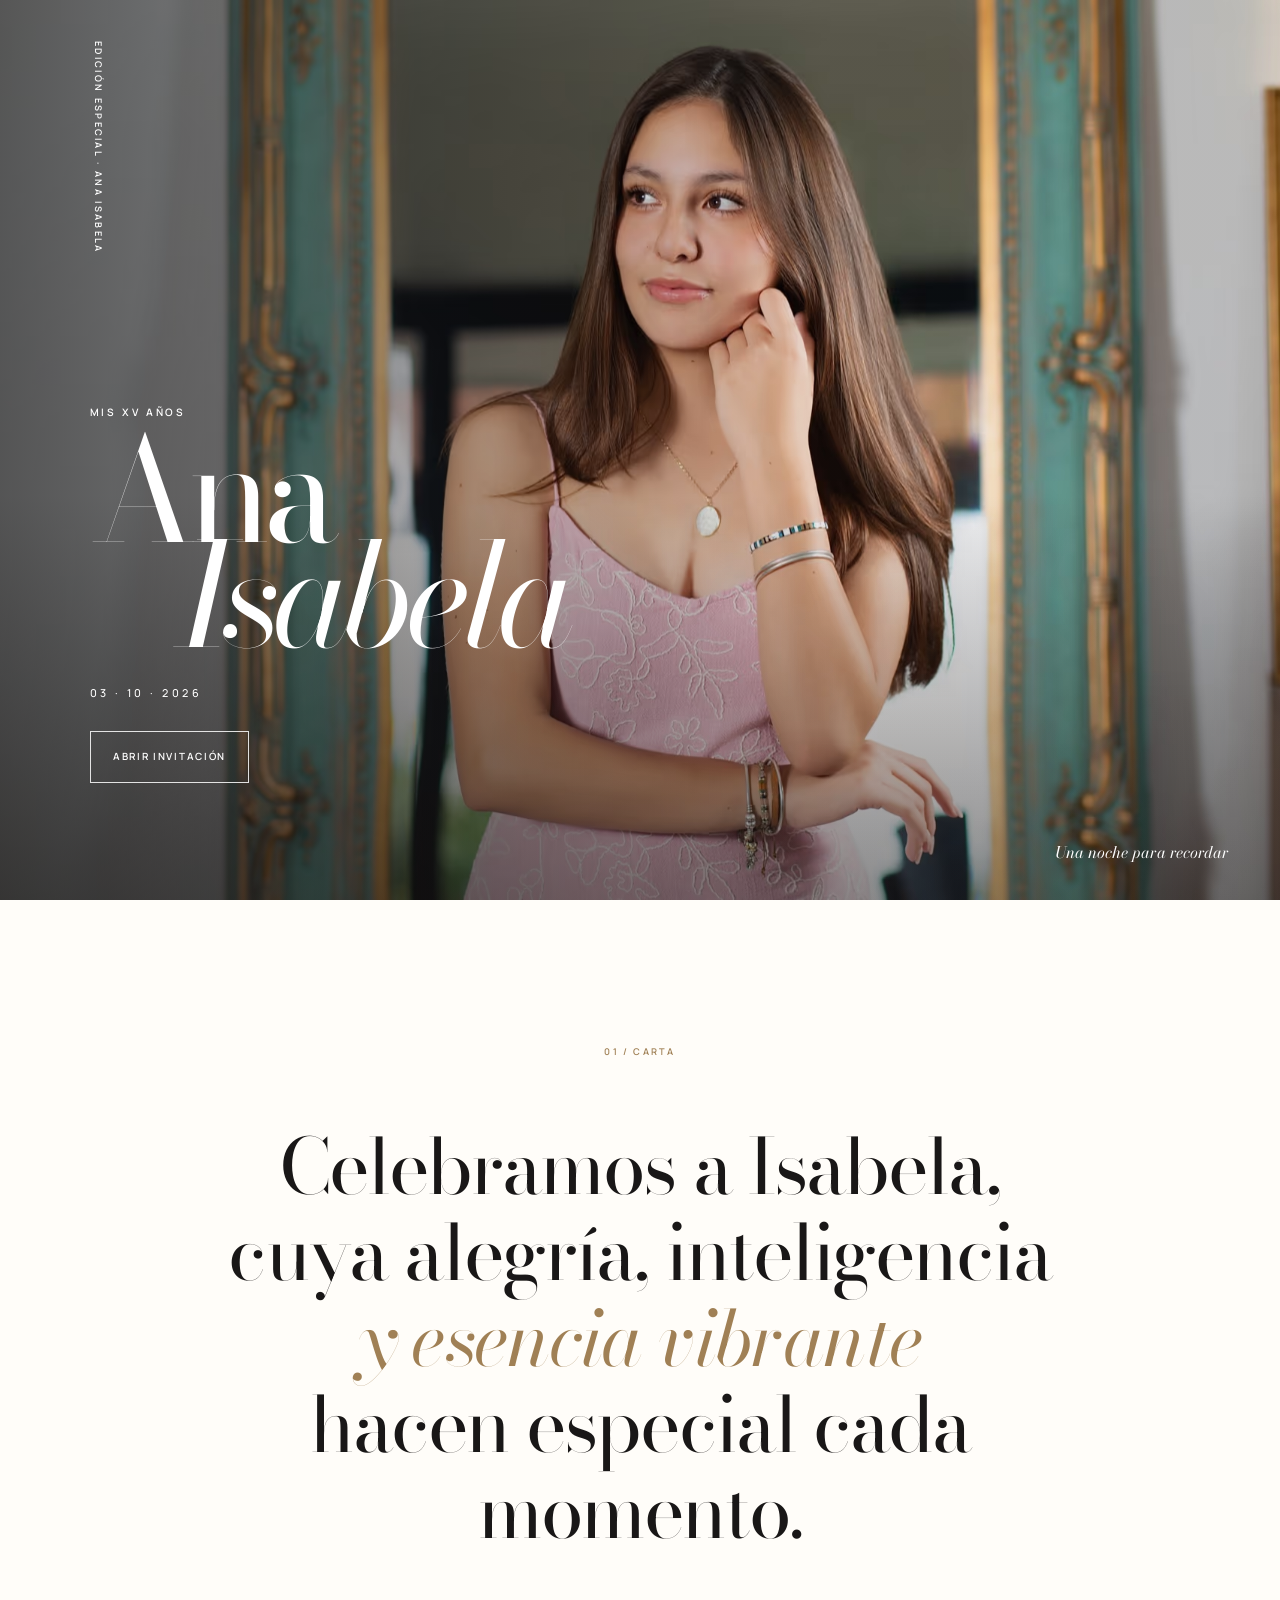
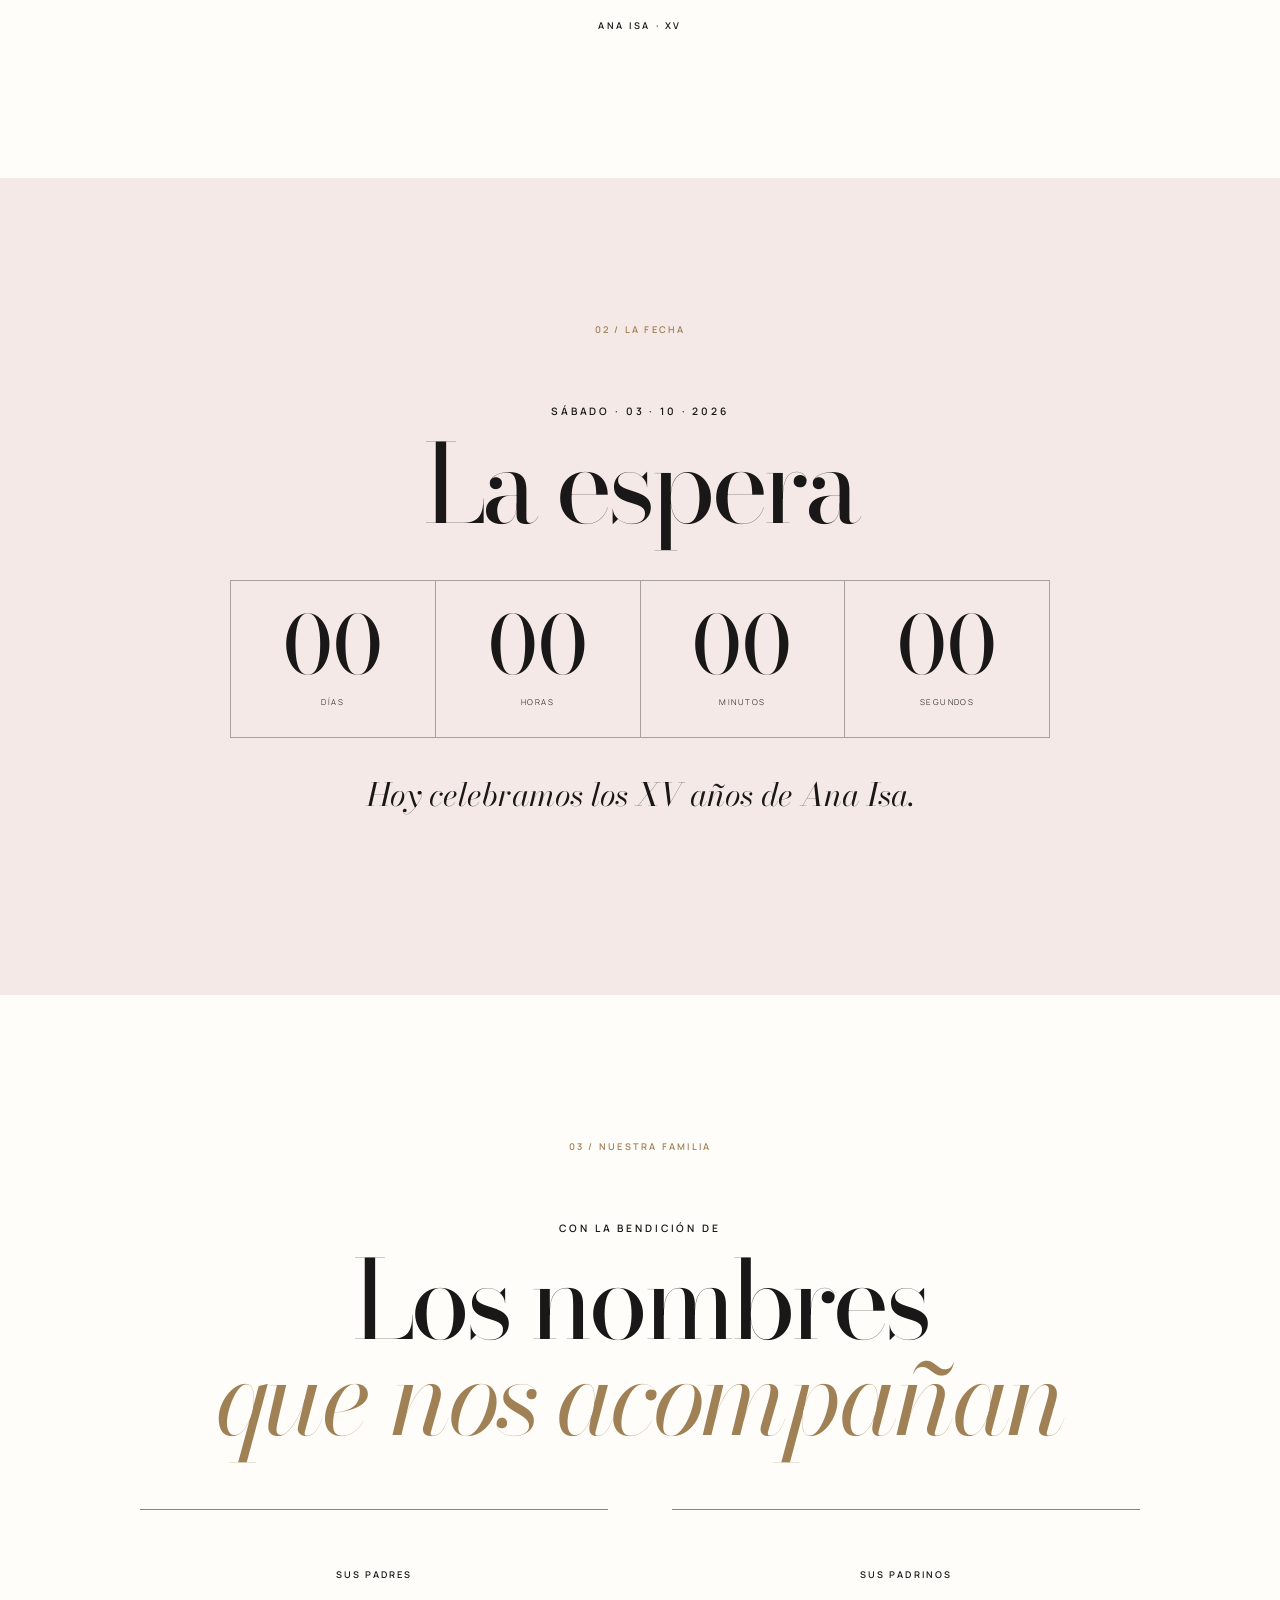
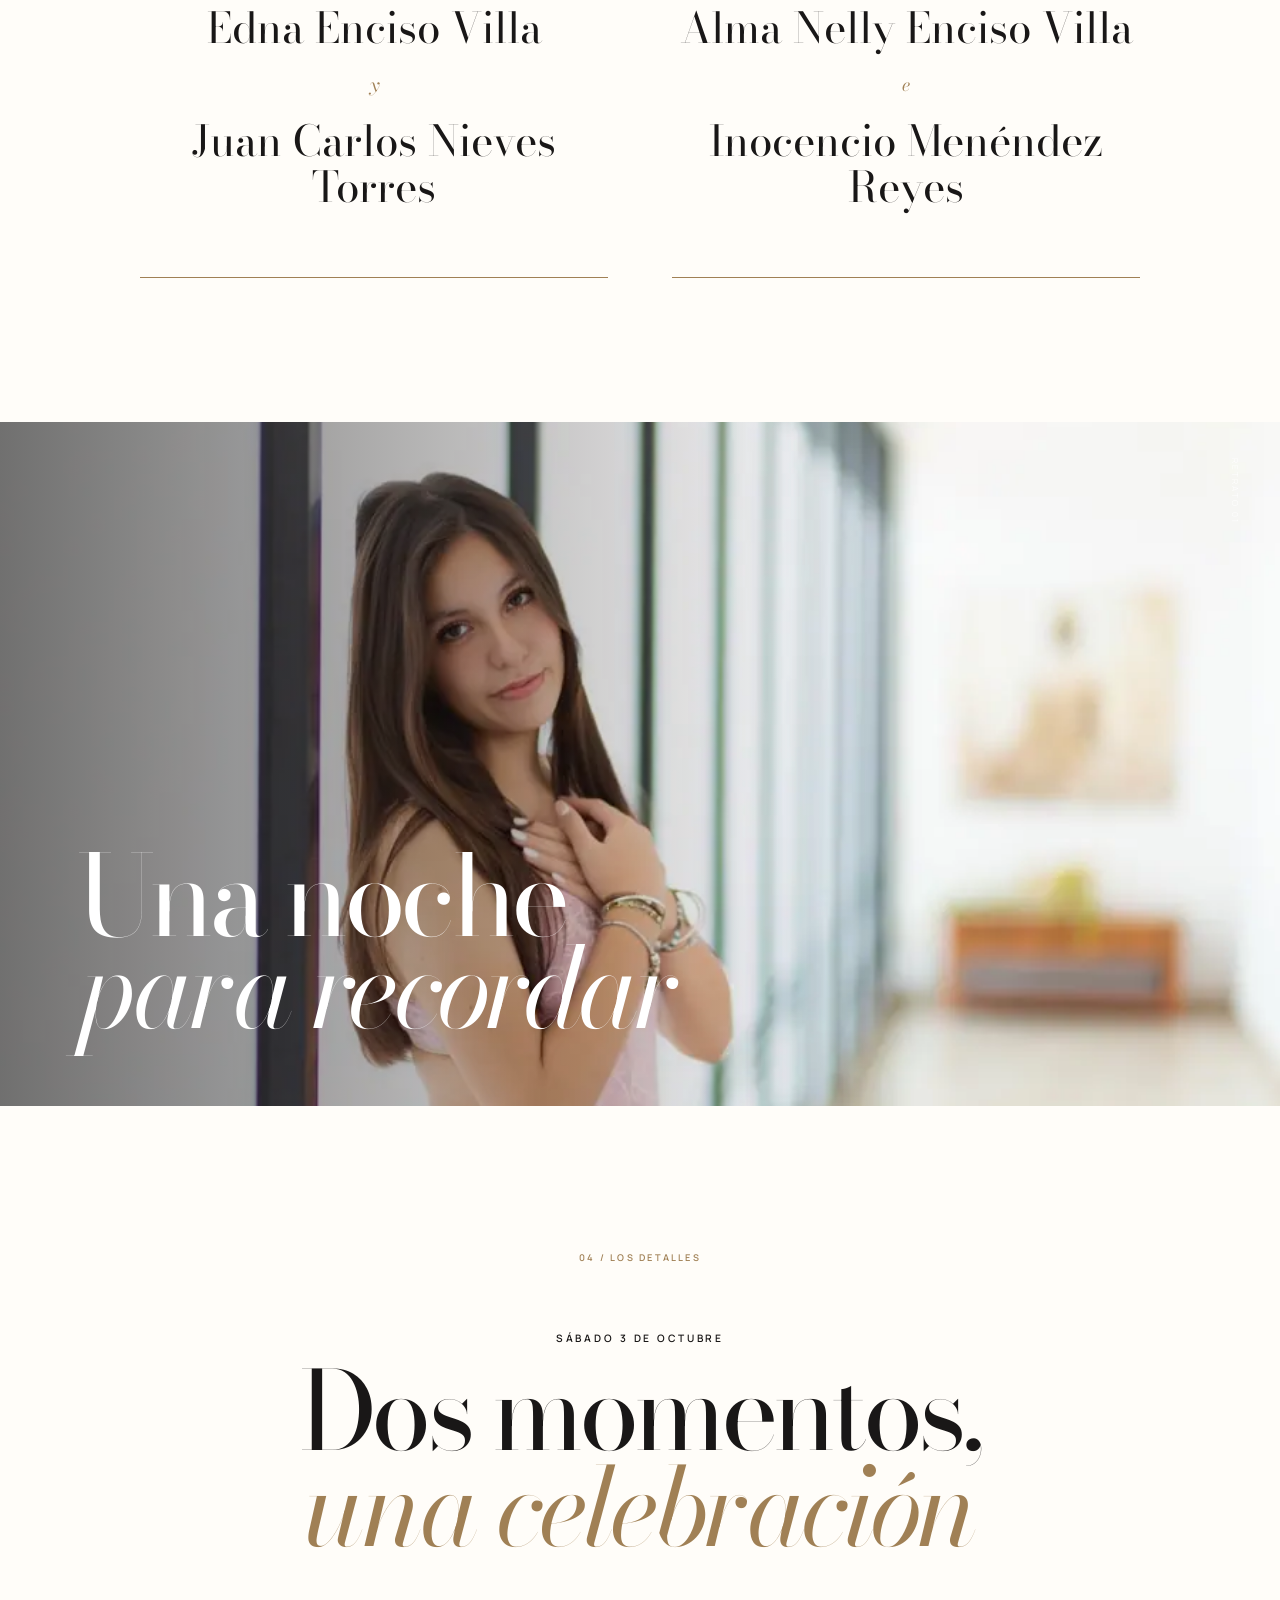
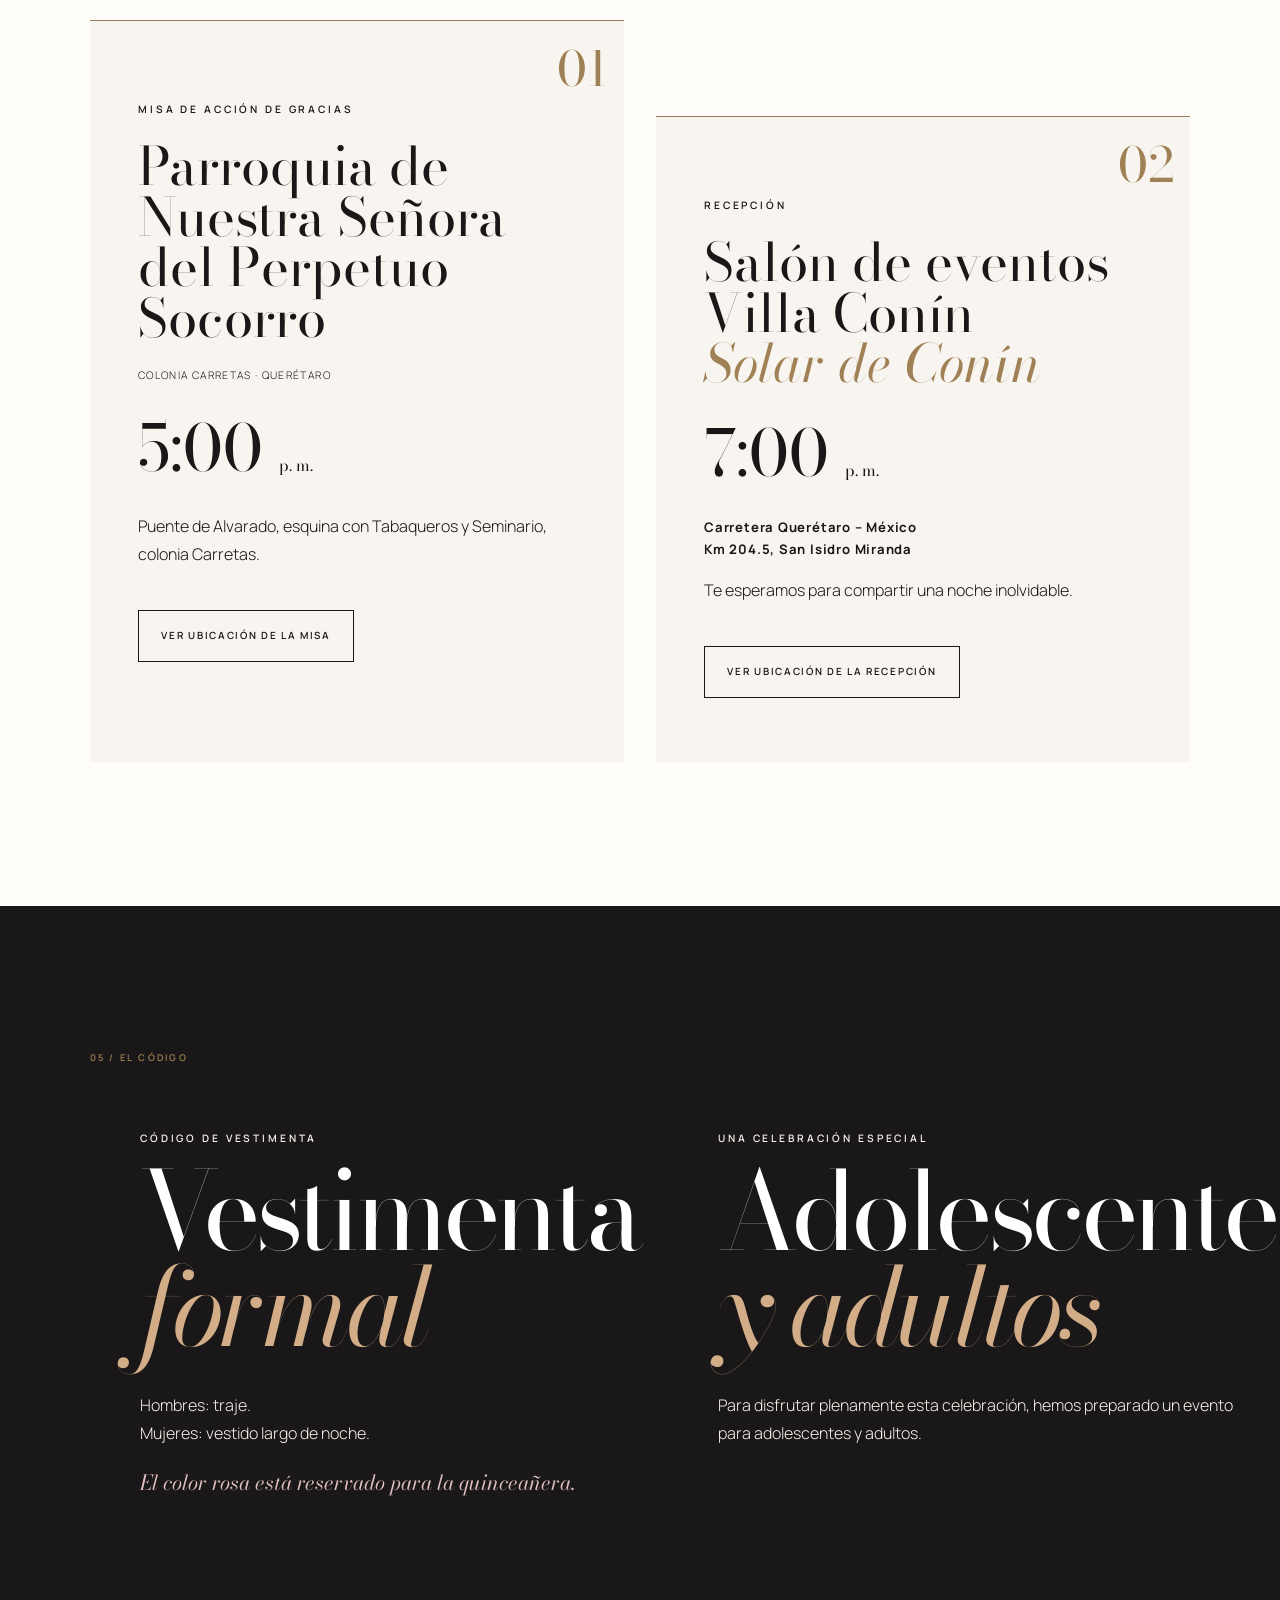
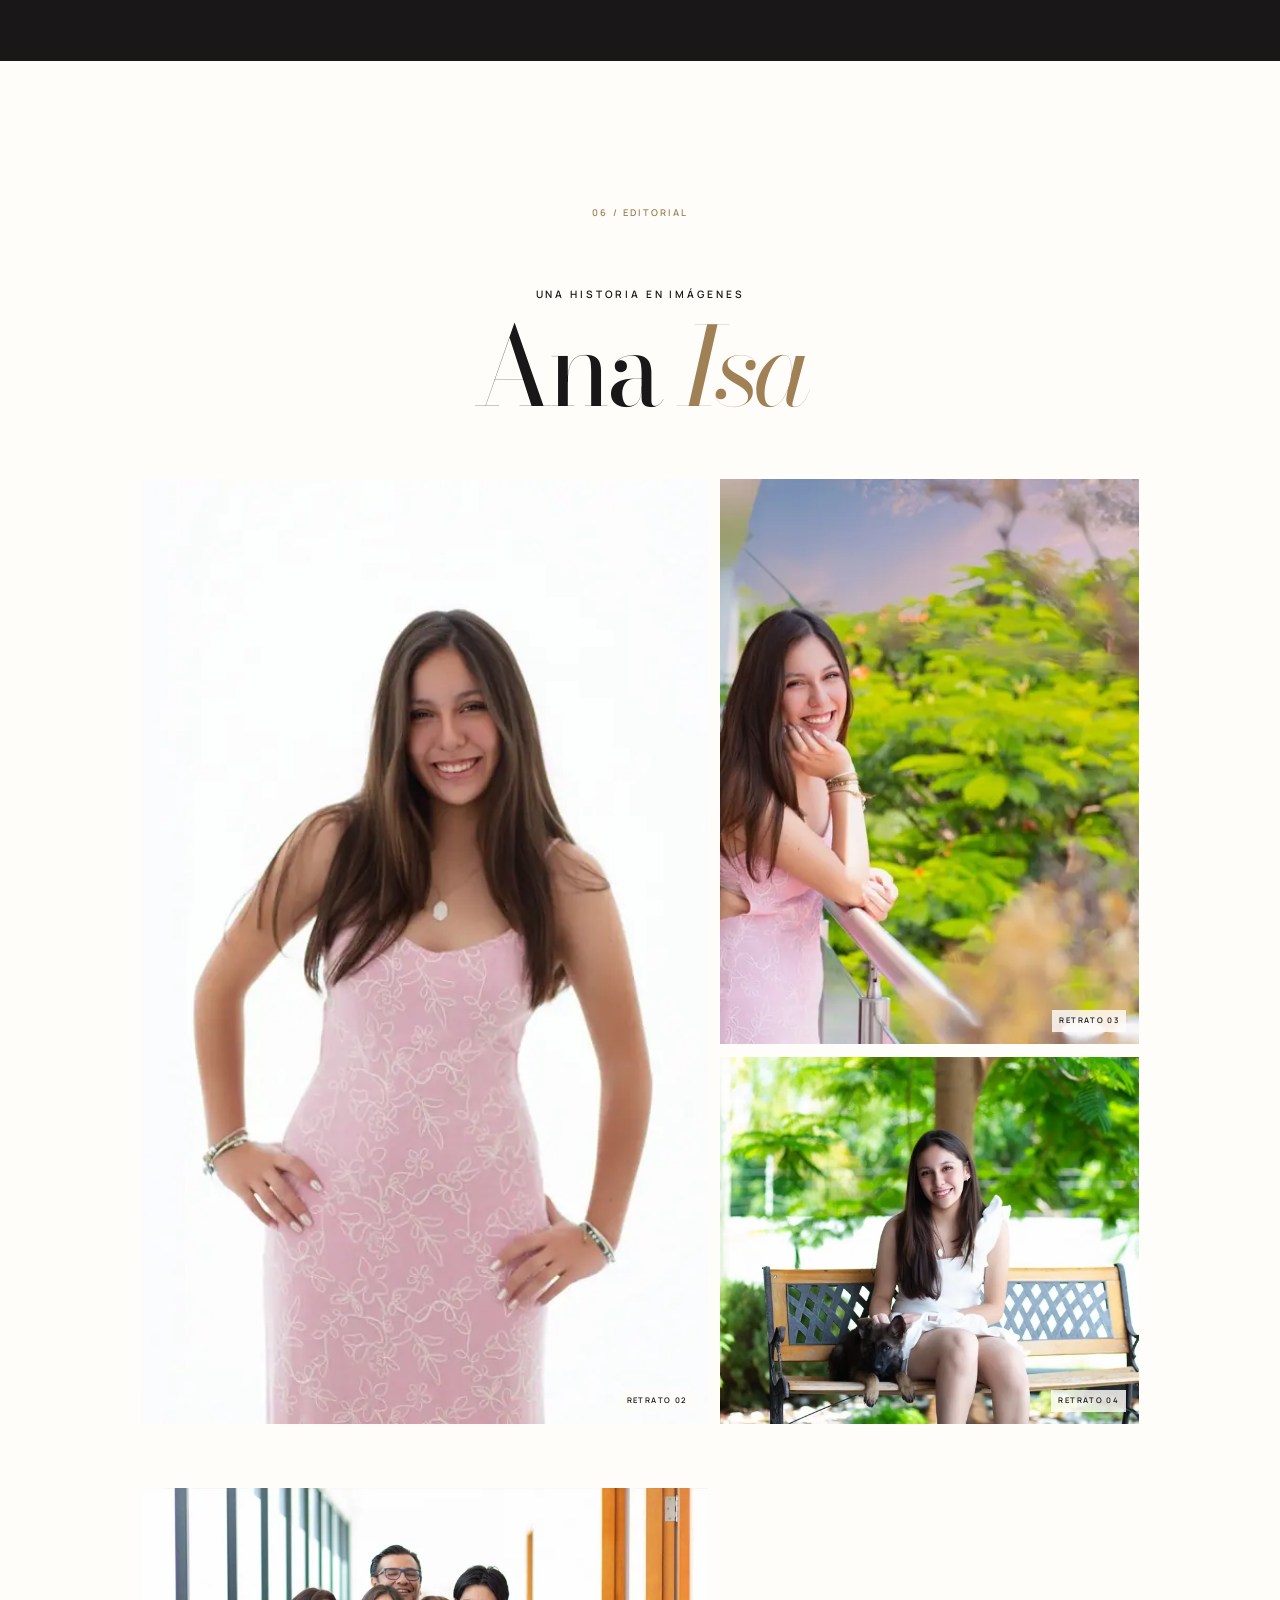
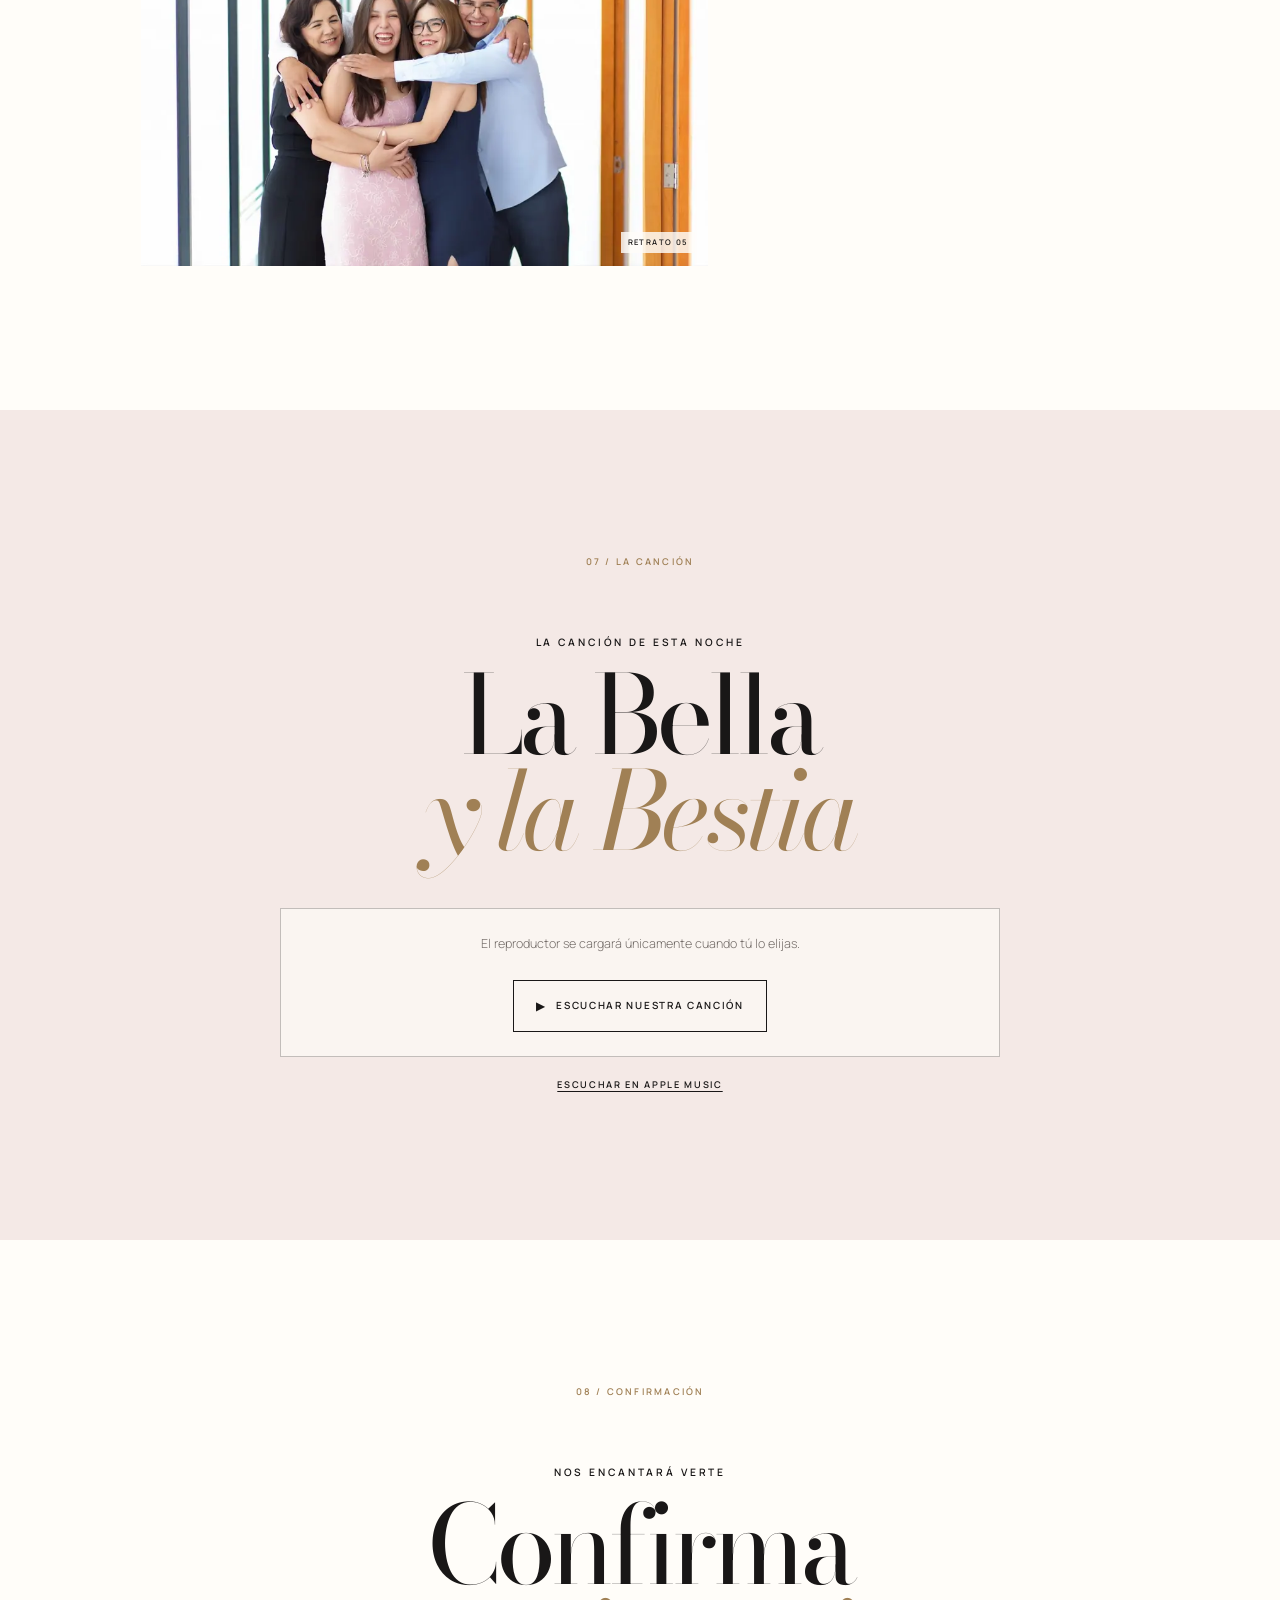
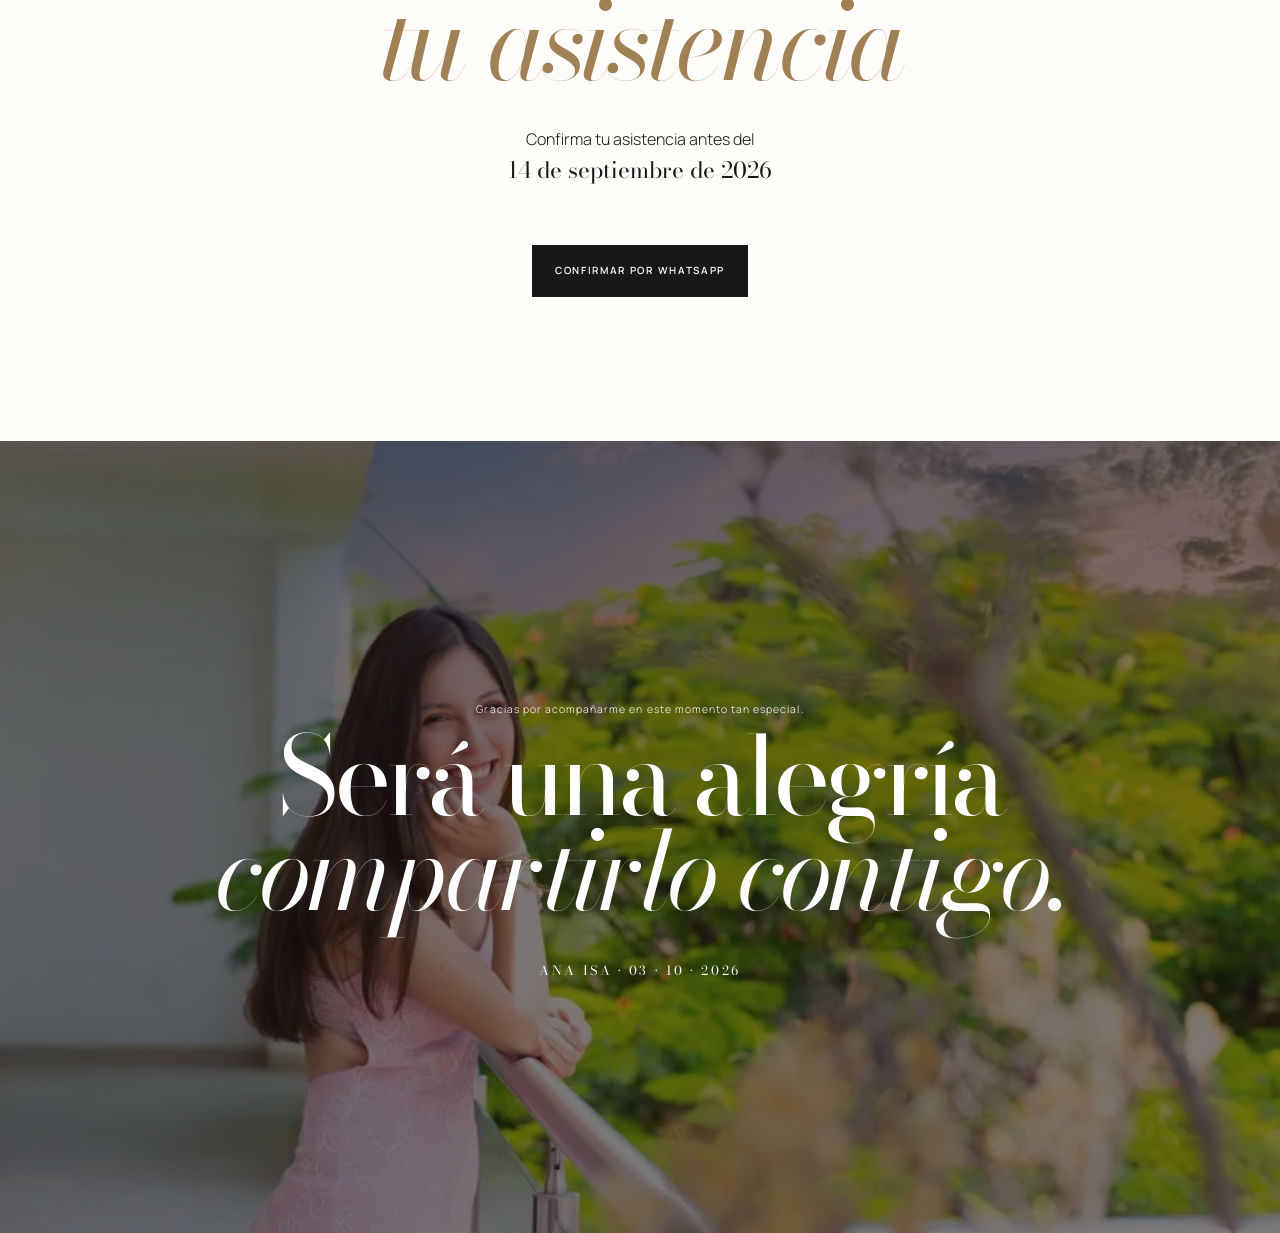
==== AnaIsa/index.html @ e4e9ec0f "Update invitation age guidance" ====
<!doctype html>
<html lang="es-MX" class="no-js">
<head>
  <meta charset="utf-8">
  <meta name="viewport" content="width=device-width, initial-scale=1">
  <meta name="theme-color" content="#f7f1ed">
  <meta name="description" content="Acompáñanos a celebrar los XV años de Ana Isabela el 3 de octubre de 2026.">
  <meta property="og:type" content="website">
  <meta property="og:locale" content="es_MX">
  <meta property="og:title" content="Mis XV años · Ana Isabela">
  <meta property="og:description" content="Acompáñanos a celebrar los XV años de Ana Isabela el 3 de octubre de 2026.">
  <meta property="og:url" content="https://juancarlosnieves.mx/AnaIsa/">
  <meta property="og:image" content="https://juancarlosnieves.mx/AnaIsa/assets/images/ana-isabela-7380-1800.jpg">
  <meta name="twitter:card" content="summary_large_image">
  <meta name="twitter:title" content="Mis XV años · Ana Isabela">
  <meta name="twitter:description" content="Acompáñanos a celebrar los XV años de Ana Isabela el 3 de octubre de 2026.">
  <meta name="twitter:image" content="https://juancarlosnieves.mx/AnaIsa/assets/images/ana-isabela-7380-1800.jpg">
  <link rel="canonical" href="https://juancarlosnieves.mx/AnaIsa/">
  <title>Mis XV años · Ana Isabela</title>
  <link rel="preconnect" href="https://fonts.googleapis.com">
  <link rel="preconnect" href="https://fonts.gstatic.com" crossorigin>
  <link rel="preload" as="style" href="https://fonts.googleapis.com/css2?family=Bodoni+Moda:ital,opsz,wght@0,6..96,400;1,6..96,400&family=Manrope:wght@300;600&display=swap" onload="this.onload=null;this.rel='stylesheet'">
  <noscript><link rel="stylesheet" href="https://fonts.googleapis.com/css2?family=Bodoni+Moda:ital,opsz,wght@0,6..96,400;1,6..96,400&family=Manrope:wght@300;600&display=swap"></noscript>
  <link rel="preload" as="image" href="assets/images/ana-isabela-7380-900.webp" imagesrcset="assets/images/ana-isabela-7380-900.webp 900w, assets/images/ana-isabela-7380-1800.webp 1800w" imagesizes="100vw" type="image/webp">
  <link rel="stylesheet" href="styles.css?v=20260720-mobile">
  <script type="application/ld+json">
  {"@context":"https://schema.org","@type":"Event","name":"XV años de Ana Isabela","startDate":"2026-10-03T17:00:00-06:00","endDate":"2026-10-03T23:59:00-06:00","eventStatus":"https://schema.org/EventScheduled","eventAttendanceMode":"https://schema.org/OfflineEventAttendanceMode","location":[{"@type":"Place","name":"Parroquia de Nuestra Señora del Perpetuo Socorro","address":"Puente de Alvarado esquina con Tabaqueros y Seminario, colonia Carretas, Querétaro"},{"@type":"Place","name":"Salón de eventos Villa Conín · Solar de Conín","address":"Carretera Querétaro – México, Km 204.5, San Isidro Miranda, Querétaro"}],"image":"https://juancarlosnieves.mx/AnaIsa/assets/images/ana-isabela-7380-1800.jpg","description":"Celebración de los XV años de Ana Isabela Nieves Enciso."}
  </script>
</head>
<body>
  <a class="skip-link" href="#contenido">Ir al contenido</a>

  <section class="opening" id="opening" aria-labelledby="opening-title">
    <picture class="opening__media" aria-hidden="true">
      <source type="image/avif" srcset="assets/images/ana-isabela-7380-900.avif 900w, assets/images/ana-isabela-7380-1800.avif 1800w" sizes="100vw">
      <source type="image/webp" srcset="assets/images/ana-isabela-7380-900.webp 900w, assets/images/ana-isabela-7380-1800.webp 1800w" sizes="100vw">
      <img src="assets/images/ana-isabela-7380-900.jpg" width="900" height="600" alt="" fetchpriority="high" decoding="async">
    </picture>
    <div class="opening__veil"></div>
    <div class="opening__edition">Edición especial · Ana Isabela</div>
    <div class="opening__content">
      <p class="eyebrow">Mis XV años</p>
      <h1 id="opening-title">Ana <em>Isabela</em></h1>
      <p class="opening__date">03 · 10 · 2026</p>
      <button class="button button--light" id="open-invitation" type="button">Abrir invitación</button>
    </div>
    <p class="opening__caption">Una noche para recordar</p>
  </section>

  <main id="contenido">
    <header class="hero" aria-labelledby="hero-title">
      <picture class="hero__media">
        <source type="image/avif" srcset="assets/images/ana-isabela-7380-900.avif 900w, assets/images/ana-isabela-7380-1800.avif 1800w" sizes="100vw">
        <source type="image/webp" srcset="assets/images/ana-isabela-7380-900.webp 900w, assets/images/ana-isabela-7380-1800.webp 1800w" sizes="100vw">
        <img src="assets/images/ana-isabela-7380-900.jpg" width="900" height="600" alt="Retrato editorial de Ana Isabela con vestido rosa frente a un espejo" fetchpriority="high" decoding="async">
      </picture>
      <div class="hero__shade"></div>
      <p class="hero__edition">Edición especial · 2026</p>
      <div class="hero__content">
        <p class="eyebrow">Mis XV años</p>
        <h2 id="hero-title">Ana <em>Isabela</em></h2>
        <p class="hero__date"><span>Sábado</span> 3 de octubre de 2026</p>
      </div>
      <span class="hero__scroll" aria-hidden="true">Desliza</span>
    </header>

    <section class="letter section reveal" aria-labelledby="letter-title">
      <p class="section-number">01 / Carta</p>
      <h2 id="letter-title" class="visually-hidden">Presentación</h2>
      <p class="quote">Celebramos a Isabela,<br>cuya alegría, inteligencia<br><em>y esencia vibrante</em><br>hacen especial cada momento.</p>
      <p class="letter__signature">Ana Isa · XV</p>
    </section>

    <section class="countdown section section--blush" aria-labelledby="countdown-title">
      <p class="section-number">02 / La fecha</p>
      <p class="eyebrow">Sábado · 03 · 10 · 2026</p>
      <h2 id="countdown-title">La espera</h2>
      <div class="countdown__grid" id="countdown" role="timer" aria-live="polite">
        <div><strong data-days>00</strong><span>Días</span></div>
        <div><strong data-hours>00</strong><span>Horas</span></div>
        <div><strong data-minutes>00</strong><span>Minutos</span></div>
        <div><strong data-seconds>00</strong><span>Segundos</span></div>
      </div>
      <p class="countdown__finished" id="countdown-finished" hidden>Hoy celebramos los XV años de Ana Isa.</p>
    </section>

    <section class="family section reveal" aria-labelledby="family-title">
      <p class="section-number">03 / Nuestra familia</p>
      <p class="eyebrow">Con la bendición de</p>
      <h2 id="family-title">Los nombres<br><em>que nos acompañan</em></h2>
      <div class="family__grid">
        <article>
          <span>Sus padres</span>
          <h3>Edna Enciso Villa</h3><i aria-hidden="true">y</i><h3>Juan Carlos Nieves Torres</h3>
        </article>
        <article>
          <span>Sus padrinos</span>
          <h3>Alma Nelly Enciso Villa</h3><i aria-hidden="true">e</i><h3>Inocencio Menéndez Reyes</h3>
        </article>
      </div>
    </section>

    <section class="photo-spread reveal" aria-label="Retrato de Ana Isa">
      <picture>
        <source type="image/webp" srcset="assets/images/ana-isabela-7422-900.webp 900w" sizes="100vw">
        <img src="assets/images/ana-isabela-7422-900.jpg" width="900" height="600" alt="Ana Isa posa junto a un ventanal durante su sesión fotográfica" loading="lazy" decoding="async">
      </picture>
      <p>Una noche<br><em>para recordar</em></p>
      <span>Retrato 01</span>
    </section>

    <section class="events section" aria-labelledby="events-title">
      <p class="section-number">04 / Los detalles</p>
      <p class="eyebrow">Sábado 3 de octubre</p>
      <h2 id="events-title">Dos momentos,<br><em>una celebración</em></h2>
      <div class="events__grid">
        <article class="event-card reveal">
          <span class="event-card__number">01</span>
          <p class="eyebrow">Misa de acción de gracias</p>
          <h3>Parroquia de Nuestra Señora del Perpetuo Socorro</h3>
          <p class="event-card__place">Colonia Carretas · Querétaro</p>
          <p class="event-card__time">5:00 <small>p. m.</small></p>
          <p>Puente de Alvarado, esquina con Tabaqueros y Seminario, colonia Carretas.</p>
          <a class="button" href="https://maps.app.goo.gl/yqNTZgW9uhAusq35A" target="_blank" rel="noopener noreferrer">Ver ubicación de la misa</a>
        </article>
        <article class="event-card event-card--offset reveal">
          <span class="event-card__number">02</span>
          <p class="eyebrow">Recepción</p>
          <h3>Salón de eventos<br>Villa Conín<br><em>Solar de Conín</em></h3>
          <p class="event-card__time">7:00 <small>p. m.</small></p>
          <p class="event-card__address"><strong>Carretera Querétaro – México</strong><br><strong>Km 204.5, San Isidro Miranda</strong></p>
          <p>Te esperamos para compartir una noche inolvidable.</p>
          <a class="button" href="https://maps.app.goo.gl/fpPS3DihsY5NpiEg8" target="_blank" rel="noopener noreferrer">Ver ubicación de la recepción</a>
        </article>
      </div>
    </section>

    <section class="notes section section--ink" aria-label="Indicaciones">
      <p class="section-number">05 / El código</p>
      <div class="notes__grid">
        <article class="reveal">
          <p class="eyebrow">Código de vestimenta</p>
          <h2>Vestimenta<br><em>formal</em></h2>
          <p>Hombres: traje.<br>Mujeres: vestido largo de noche.</p>
          <p class="notes__accent">El color rosa está reservado para la quinceañera.</p>
        </article>
        <article class="reveal">
          <p class="eyebrow">Una celebración especial</p>
          <h2>Adolescentes<br><em>y adultos</em></h2>
          <p>Para disfrutar plenamente esta celebración, hemos preparado un evento para adolescentes y adultos.</p>
        </article>
      </div>
    </section>

    <section class="gallery section" aria-labelledby="gallery-title">
      <p class="section-number">06 / Editorial</p>
      <p class="eyebrow">Una historia en imágenes</p>
      <h2 id="gallery-title">Ana <em>Isa</em></h2>
      <div class="gallery__grid">
        <figure class="gallery__lead reveal"><picture><source type="image/webp" srcset="assets/images/ana-isabela-7426-900.webp"><img src="assets/images/ana-isabela-7426-900.jpg" width="600" height="900" alt="Retrato vertical de Ana Isa con vestido rosa" loading="lazy" decoding="async"></picture><figcaption>Retrato 02</figcaption></figure>
        <figure class="gallery__wide reveal"><picture><source type="image/webp" srcset="assets/images/ana-isabela-7445-900.webp"><img src="assets/images/ana-isabela-7445-900.jpg" width="900" height="600" alt="Ana Isa sonríe en una terraza" loading="lazy" decoding="async"></picture><figcaption>Retrato 03</figcaption></figure>
        <figure class="gallery__small reveal"><picture><source type="image/webp" srcset="assets/images/ana-isabela-7585-900.webp"><img src="assets/images/ana-isabela-7585-900.jpg" width="900" height="600" alt="Ana Isa sentada en una banca junto a su mascota" loading="lazy" decoding="async"></picture><figcaption>Retrato 04</figcaption></figure>
        <figure class="gallery__small gallery__small--lower reveal"><picture><source type="image/webp" srcset="assets/images/ana-isabela-7503-900.webp"><img src="assets/images/ana-isabela-7503-900.jpg" width="900" height="600" alt="Ana Isa acompañada de su familia" loading="lazy" decoding="async"></picture><figcaption>Retrato 05</figcaption></figure>
      </div>
    </section>

    <section class="music section section--blush" aria-labelledby="music-title">
      <p class="section-number">07 / La canción</p>
      <p class="eyebrow">La canción de esta noche</p>
      <h2 id="music-title">La Bella<br><em>y la Bestia</em></h2>
      <div class="music__player reveal" id="music-player">
        <p>El reproductor se cargará únicamente cuando tú lo elijas.</p>
        <button class="button button--play" id="load-music" type="button"><span aria-hidden="true">▶</span> Escuchar nuestra canción</button>
      </div>
      <a class="music__fallback" href="https://music.apple.com/mx/album/la-bella-y-la-bestia/1444045745?i=1444046551" target="_blank" rel="noopener noreferrer">Escuchar en Apple Music</a>
    </section>

    <section class="rsvp section" aria-labelledby="rsvp-title">
      <p class="section-number">08 / Confirmación</p>
      <p class="eyebrow">Nos encantará verte</p>
      <h2 id="rsvp-title">Confirma<br><em>tu asistencia</em></h2>
      <div class="guest-message" id="guest-message" hidden>
        <p>Invitación para</p><strong data-guest-name></strong><span data-guest-seats></span>
      </div>
      <p class="rsvp__deadline">Confirma tu asistencia antes del<br><strong>14 de septiembre de 2026</strong></p>
      <a class="button button--dark" id="whatsapp-link" href="https://wa.me/524421864483?text=Hola%2C%20deseo%20confirmar%20mi%20asistencia%20a%20los%20XV%20a%C3%B1os%20de%20Ana%20Isa.%20Mi%20nombre%20es%20______%20y%20asistir%C3%A1n%20______%20personas." target="_blank" rel="noopener noreferrer">Confirmar por WhatsApp</a>
    </section>

    <footer class="closing">
      <picture class="closing__media"><source type="image/webp" srcset="assets/images/ana-isabela-7445-900.webp"><img src="assets/images/ana-isabela-7445-900.jpg" width="900" height="600" alt="Ana Isa sonríe durante su sesión fotográfica" loading="lazy" decoding="async"></picture>
      <div class="closing__shade"></div>
      <div class="closing__content reveal">
        <p>Gracias por acompañarme en este momento tan especial.</p>
        <h2>Será una alegría<br><em>compartirlo contigo.</em></h2>
        <span>Ana Isa · 03 · 10 · 2026</span>
      </div>
    </footer>
  </main>

    <script src="guest.js?v=20260720-mobile" defer></script>
    <script src="script.js?v=20260720-mobile" defer></script>
</body>
</html>
---- AnaIsa/styles.css ----
:root{--ivory:#f8f4ef;--paper:#fffdf9;--blush:#ead7d3;--blush-soft:#f4e9e6;--ink:#191717;--muted:#756e6a;--gold:#a08055;--serif:"Bodoni Moda",Didot,Georgia,"Times New Roman",serif;--sans:"Manrope",Inter,-apple-system,BlinkMacSystemFont,"Segoe UI",Arial,sans-serif}
*{box-sizing:border-box}
html{scroll-behavior:smooth}
body{margin:0;overflow-x:hidden;background:var(--paper);color:var(--ink);font:300 16px/1.75 var(--sans)}
body.is-locked{overflow:hidden}
img{display:block;width:100%;height:auto}
button,a{font:inherit}
a:focus-visible,button:focus-visible{outline:2px solid var(--gold);outline-offset:4px}
.visually-hidden{position:absolute;width:1px;height:1px;padding:0;margin:-1px;overflow:hidden;clip:rect(0,0,0,0);white-space:nowrap;border:0}
.skip-link{position:fixed;z-index:110;top:1rem;left:1rem;transform:translateY(-200%);padding:.7rem 1rem;background:#fff;color:#000}.skip-link:focus{transform:none}
.section{position:relative;padding:6.5rem 1.25rem}
.section h2,.closing h2{margin:.35rem 0 2.2rem;font:400 clamp(2.8rem,13vw,6.8rem)/.88 var(--serif);letter-spacing:-.045em}
.section h2 em,.closing h2 em{font-weight:400}
.eyebrow{margin:0 0 1rem;font-size:.64rem;font-weight:600;letter-spacing:.28em;text-transform:uppercase}
.section-number{margin:0 0 4rem;color:var(--gold);font-size:.58rem;font-weight:600;letter-spacing:.24em;text-transform:uppercase}
.button{display:inline-flex;align-items:center;justify-content:center;gap:.65rem;min-height:3.25rem;margin-top:1.6rem;padding:.75rem 1.4rem;border:1px solid var(--ink);border-radius:0;background:transparent;color:var(--ink);font-size:.62rem;font-weight:600;letter-spacing:.17em;text-decoration:none;text-transform:uppercase;transition:background .25s,color .25s,transform .25s}
.button:hover,.button:focus-visible{background:var(--ink);color:#fff;transform:translateY(-2px)}
.button--light{border-color:rgba(255,255,255,.85);color:#fff}.button--light:hover,.button--light:focus-visible{background:#fff;color:var(--ink)}
.button--dark{background:var(--ink);color:#fff}.button--dark:hover,.button--dark:focus-visible{background:var(--gold);border-color:var(--gold)}
.opening{position:fixed;z-index:100;inset:0;min-height:100svh;overflow:hidden;background:#25211f;color:#fff;transition:opacity .7s,visibility .7s}
.no-js .opening{display:none}.opening.is-hidden{visibility:hidden;opacity:0;pointer-events:none}
.opening__media,.opening__veil{position:absolute;inset:0}.opening__media img{height:100%;object-fit:cover;object-position:58% center}
.opening__veil{background:linear-gradient(90deg,rgba(18,16,15,.64),rgba(18,16,15,.06) 64%),linear-gradient(0deg,rgba(18,16,15,.45),transparent 45%)}
.opening__content{position:absolute;z-index:2;left:7vw;bottom:13vh;width:min(88%,720px)}
.opening h1{margin:0;font:400 clamp(4.2rem,20vw,9rem)/.73 var(--serif);letter-spacing:-.055em}.opening h1 em{display:block;margin-left:11vw;font-weight:400}
.opening__date{margin:2.2rem 0 .2rem;font-size:.68rem;font-weight:500;letter-spacing:.32em}
.opening__edition{position:absolute;z-index:2;top:4.5vh;left:7vw;font-size:.58rem;font-weight:600;letter-spacing:.25em;text-transform:uppercase;writing-mode:vertical-rl}
.opening__caption{position:absolute;z-index:2;right:4vw;bottom:4vh;margin:0;font:italic 1rem var(--serif)}
.hero{position:relative;min-height:100svh;overflow:hidden;background:#222;color:#fff}
.hero__media,.hero__shade{position:absolute;inset:0}.hero__media img{height:100%;object-fit:cover;object-position:58% center}.hero__shade{background:linear-gradient(90deg,rgba(15,14,13,.58),rgba(15,14,13,.02) 66%),linear-gradient(0deg,rgba(15,14,13,.4),transparent 45%)}
.hero__content{position:absolute;z-index:1;left:6vw;bottom:10vh;width:min(89%,850px)}
.hero h2{margin:0;font:400 clamp(4.8rem,21vw,11rem)/.73 var(--serif);letter-spacing:-.06em}.hero h2 em{display:block;margin-left:10vw;font-weight:400}
.hero__date{margin:2.4rem 0 0;font:400 1rem var(--serif);letter-spacing:.08em;text-transform:uppercase}.hero__date span{display:block;margin-bottom:.5rem;font:600 .58rem var(--sans);letter-spacing:.29em}
.hero__edition{position:absolute;z-index:1;top:4vh;right:4vw;margin:0;font-size:.56rem;letter-spacing:.24em;text-transform:uppercase;writing-mode:vertical-rl}
.hero__scroll{position:absolute;z-index:1;right:1rem;bottom:1.5rem;font-size:.52rem;letter-spacing:.25em;text-transform:uppercase;writing-mode:vertical-rl}
.letter{text-align:center}.quote{max-width:960px;margin:0 auto;font:400 clamp(2rem,8vw,4.8rem)/1.12 var(--serif);letter-spacing:-.025em}.quote em{color:var(--gold)}.letter__signature{margin:4rem 0 0;font-size:.58rem;font-weight:600;letter-spacing:.28em;text-transform:uppercase}
.section--blush{background:var(--blush-soft)}
.countdown{text-align:center}.countdown__grid{display:grid;grid-template-columns:repeat(2,1fr);gap:0;max-width:820px;margin:3rem auto 0;border-top:1px solid rgba(25,23,23,.35);border-left:1px solid rgba(25,23,23,.35)}
.countdown__grid div{padding:1.5rem .2rem;border-right:1px solid rgba(25,23,23,.35);border-bottom:1px solid rgba(25,23,23,.35)}.countdown__grid strong{display:block;font:400 clamp(2.5rem,12vw,5rem)/1 var(--serif)}.countdown__grid span{font-size:.5rem;letter-spacing:.18em;text-transform:uppercase}.countdown__finished{font:italic 2rem var(--serif)}
.family{text-align:center}.family h2 em{color:var(--gold)}.family__grid{display:grid;gap:4rem;max-width:1000px;margin:4rem auto 0}.family article{position:relative;padding:3rem 0;border-top:1px solid var(--gold);border-bottom:1px solid var(--gold)}.family article span{font-size:.58rem;font-weight:600;letter-spacing:.22em;text-transform:uppercase}.family h3{margin:1.2rem 0;font:400 clamp(1.75rem,7vw,2.65rem)/1.08 var(--serif)}.family i{color:var(--gold);font:italic 1.15rem var(--serif)}
.photo-spread{position:relative;min-height:76svh;overflow:hidden;background:#222;color:#fff}.photo-spread picture{position:absolute;inset:0}.photo-spread img{height:100%;object-fit:cover;object-position:62% center}.photo-spread::after{content:"";position:absolute;inset:0;background:linear-gradient(90deg,rgba(20,18,17,.6),transparent 68%)}.photo-spread p{position:absolute;z-index:1;left:6vw;bottom:8vh;margin:0;font:400 clamp(2.8rem,12vw,7rem)/.82 var(--serif);letter-spacing:-.05em}.photo-spread span{position:absolute;z-index:1;right:3vw;top:4vh;font-size:.52rem;letter-spacing:.24em;text-transform:uppercase;writing-mode:vertical-rl}
.events{text-align:center}.events h2 em{color:var(--gold)}.events__grid{display:grid;gap:2rem;max-width:1100px;margin:4rem auto 0;text-align:left}.event-card{position:relative;padding:4.5rem 1.5rem 3rem;border-top:1px solid var(--gold);background:var(--ivory)}.event-card__number{position:absolute;top:.7rem;right:1rem;color:var(--gold);font:400 3rem var(--serif)}.event-card h3{margin:1.4rem 0;font:400 clamp(2rem,8vw,3.3rem)/.96 var(--serif)}.event-card h3 em{color:var(--gold)}.event-card__place{font-size:.65rem;letter-spacing:.13em;text-transform:uppercase}.event-card__time{margin:2rem 0;font:400 4rem/1 var(--serif)}.event-card__time small{font-size:1rem}.event-card__address{font-size:.82rem;line-height:1.65;letter-spacing:.06em}.event-card>p:not(.eyebrow,.event-card__time,.event-card__place){max-width:490px}
.section--ink{background:var(--ink);color:#f7f2ec}.notes__grid{display:grid;gap:5rem;max-width:1000px;margin:auto}.notes article{max-width:520px}.notes h2{color:#fff}.notes h2 em{color:#d2ad88}.notes__accent{color:#e2bfc0;font:italic 1.3rem/1.4 var(--serif)}
.gallery{padding-inline:0;text-align:center}.gallery>.section-number,.gallery>.eyebrow,.gallery>h2{padding-inline:1.25rem}.gallery h2 em{color:var(--gold)}.gallery__grid{display:grid;gap:.7rem;margin-top:4rem;text-align:left}.gallery figure{position:relative;min-height:52vh;margin:0;overflow:hidden;background:#ded3cd}.gallery picture{display:block;height:100%}.gallery img{height:100%;object-fit:cover}.gallery figcaption{position:absolute;right:.8rem;bottom:.8rem;padding:.25rem .45rem;background:rgba(255,253,249,.82);font-size:.48rem;font-weight:600;letter-spacing:.18em;text-transform:uppercase}.gallery__lead img{object-position:center 31%}.gallery__wide img{object-position:center}.gallery__small img{object-position:center}
.music{text-align:center}.music h2 em{color:var(--gold)}.music__player{max-width:720px;margin:3rem auto 0;padding:1.5rem;border:1px solid rgba(25,23,23,.25);background:rgba(255,253,249,.62)}.music__player p{margin:0;color:var(--muted);font-size:.78rem}.music__player iframe{display:block;width:100%;height:175px;border:0;border-radius:0;background:#fff}.button--play span{font-size:.7rem}.music__fallback{display:inline-block;margin-top:1.25rem;color:var(--ink);font-size:.58rem;font-weight:600;letter-spacing:.18em;text-transform:uppercase;text-underline-offset:.35em}
.rsvp{text-align:center}.rsvp h2 em{color:var(--gold)}.rsvp__deadline{max-width:620px;margin:2rem auto}.rsvp__deadline strong{font:400 1.4rem var(--serif)}.guest-message{max-width:560px;margin:0 auto 2.5rem;padding:1.8rem;border-top:1px solid var(--gold);border-bottom:1px solid var(--gold)}.guest-message p{margin:0;font-size:.55rem;font-weight:600;letter-spacing:.2em;text-transform:uppercase}.guest-message strong{display:block;font:400 2.2rem var(--serif)}.guest-message span{font-size:.72rem;letter-spacing:.08em}
.closing{position:relative;display:grid;place-items:center;min-height:88svh;overflow:hidden;color:#fff;text-align:center}.closing__media,.closing__shade{position:absolute;inset:0}.closing__media img{height:100%;object-fit:cover;object-position:43% center}.closing__shade{background:rgba(18,16,15,.54)}.closing__content{position:relative;padding:2rem}.closing__content>p{font-size:.65rem;letter-spacing:.1em}.closing h2{color:#fff}.closing span{font:400 .8rem var(--serif);letter-spacing:.2em;text-transform:uppercase}
.reveal{opacity:1;transform:none}.reveal-ready .reveal:not(.is-visible){opacity:0;transform:translateY(18px);transition:opacity .55s ease,transform .55s ease}.reveal.is-visible{opacity:1;transform:none}
@media (min-width:760px){.section{padding:9rem 7vw}.countdown__grid{grid-template-columns:repeat(4,1fr)}.family__grid,.events__grid,.notes__grid{grid-template-columns:repeat(2,1fr)}.event-card{padding:5rem 3rem 4rem}.event-card--offset{margin-top:6rem}.gallery__grid{grid-template-columns:1.1fr .9fr;padding:0 4vw;gap:1vw}.gallery__lead{grid-row:span 2}.gallery__wide{min-height:52vh!important}.gallery__small{min-height:38vh!important}.gallery__small--lower{margin-top:4vw!important}.opening__media img,.hero__media img{object-position:center 45%}.opening__content,.hero__content{left:7vw}.opening h1 em,.hero h2 em{margin-left:7vw}}
@media (min-width:1100px){.gallery__grid{grid-template-columns:1.15fr .85fr}.gallery__lead{min-height:105vh!important}.gallery__wide{min-height:60vh!important}}
@media (max-width:430px){.opening__content{bottom:10vh}.opening h1{font-size:clamp(4rem,20vw,5.4rem)}.hero h2{font-size:clamp(4.1rem,21vw,5.7rem)}.section{padding-top:5.5rem;padding-bottom:5.5rem}.section-number{margin-bottom:3rem}.button{width:100%;max-width:22rem;padding-inline:.8rem}.countdown__grid strong{font-size:2.8rem}.music__player iframe{height:175px}}
@media (prefers-reduced-motion:reduce){html{scroll-behavior:auto}*,*::before,*::after{animation:none!important;transition:none!important}.reveal{opacity:1;transform:none}}
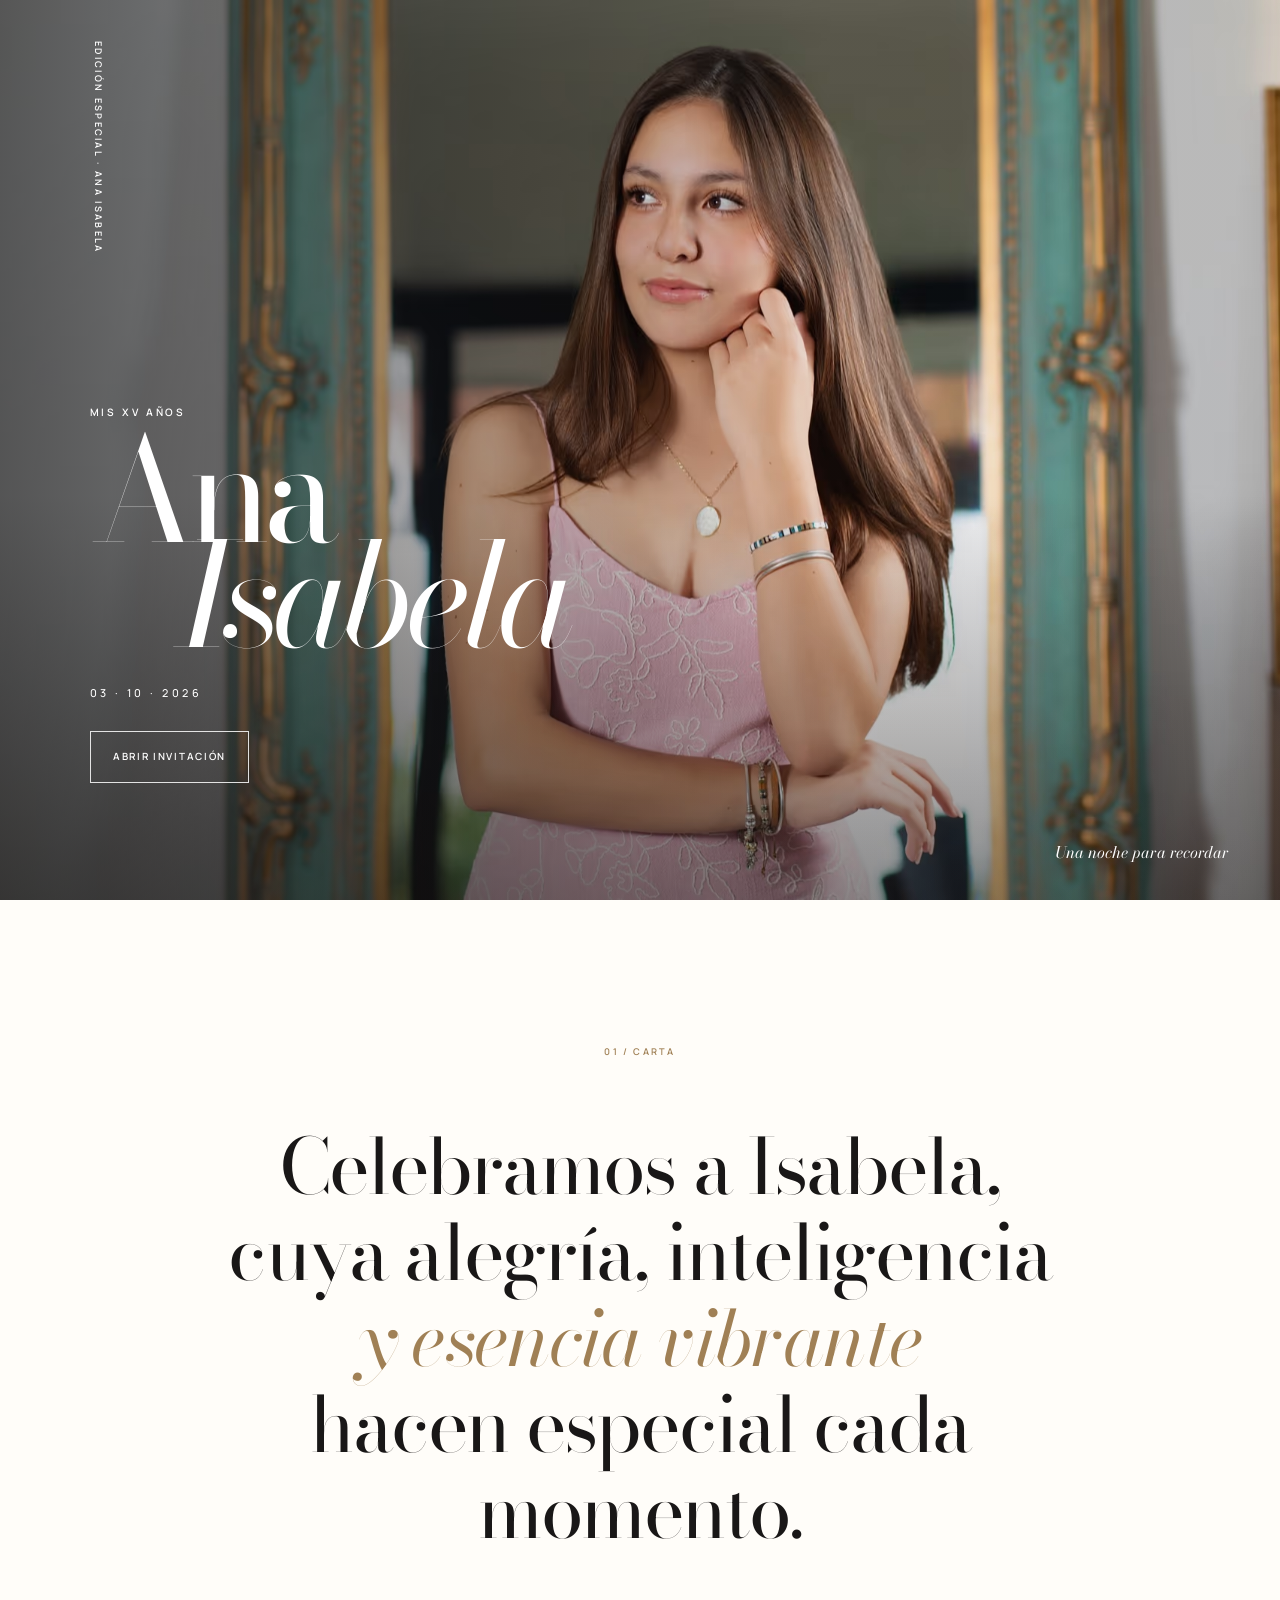
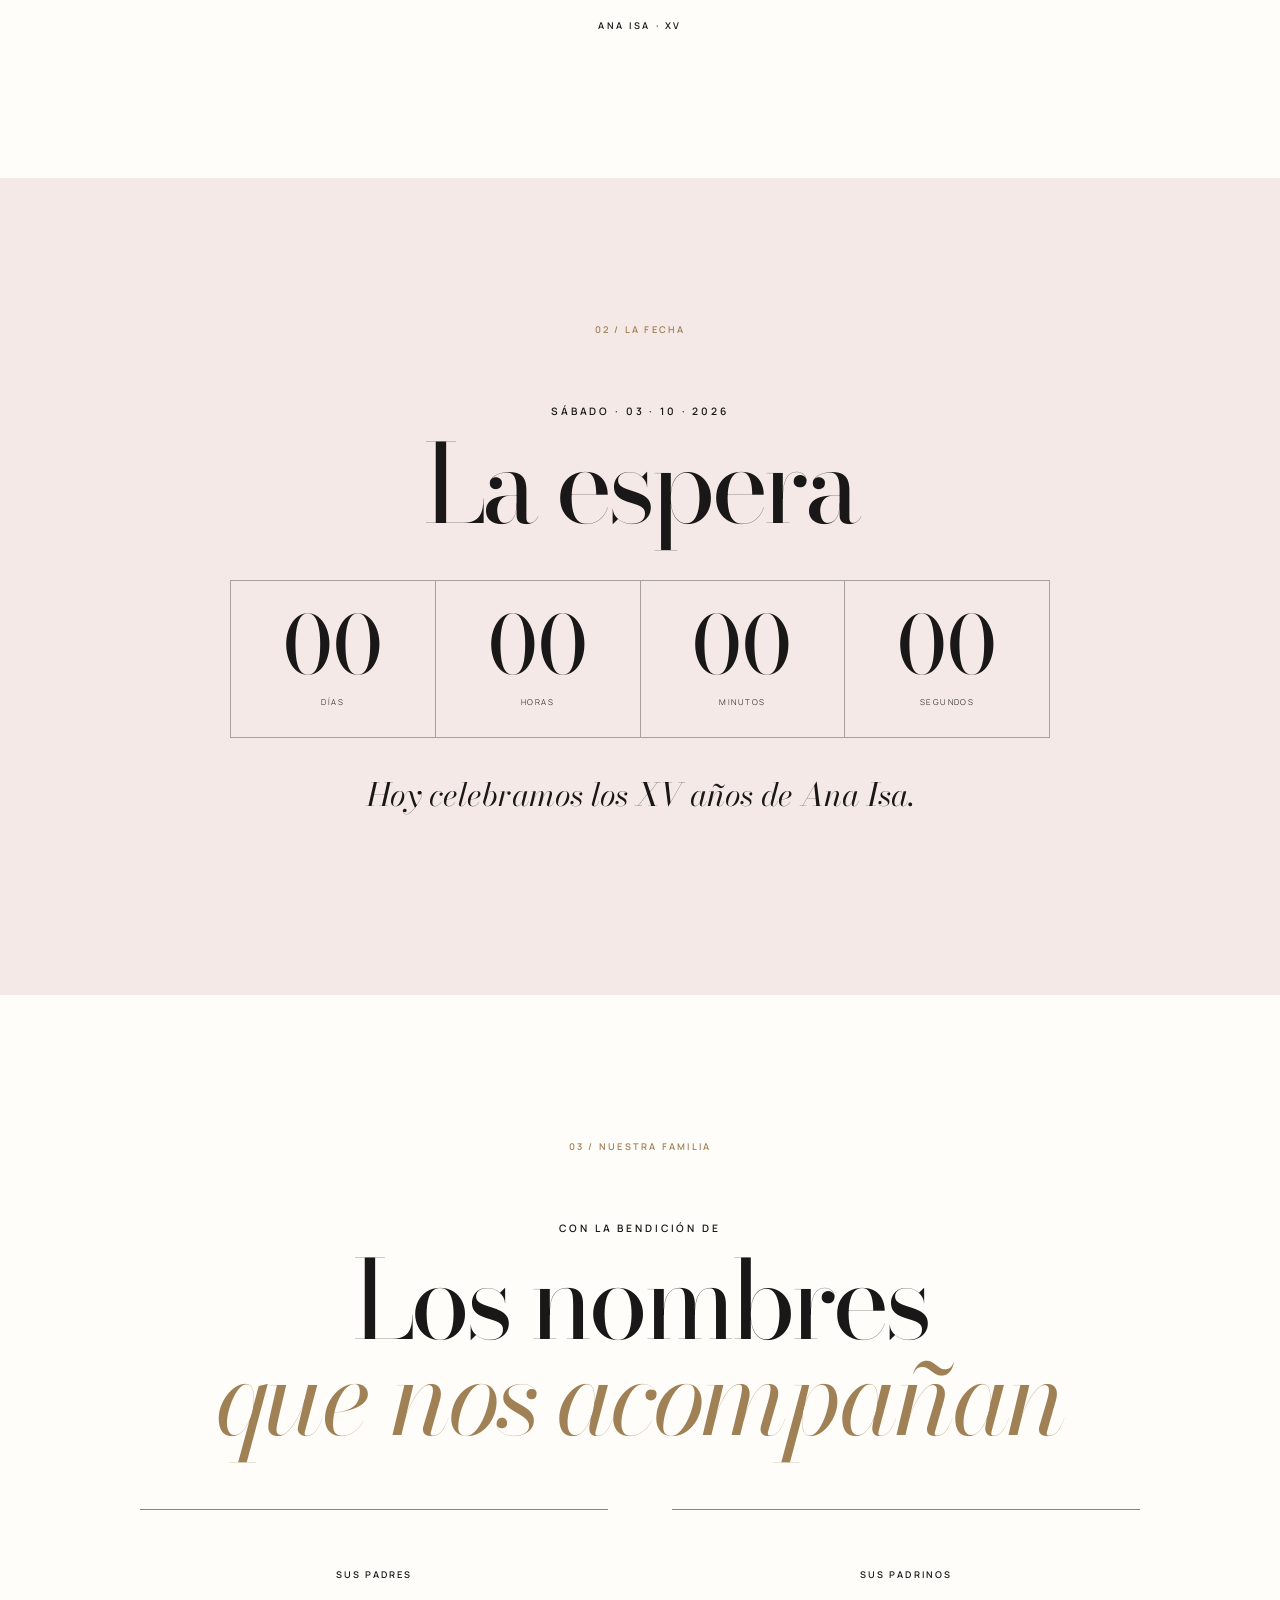
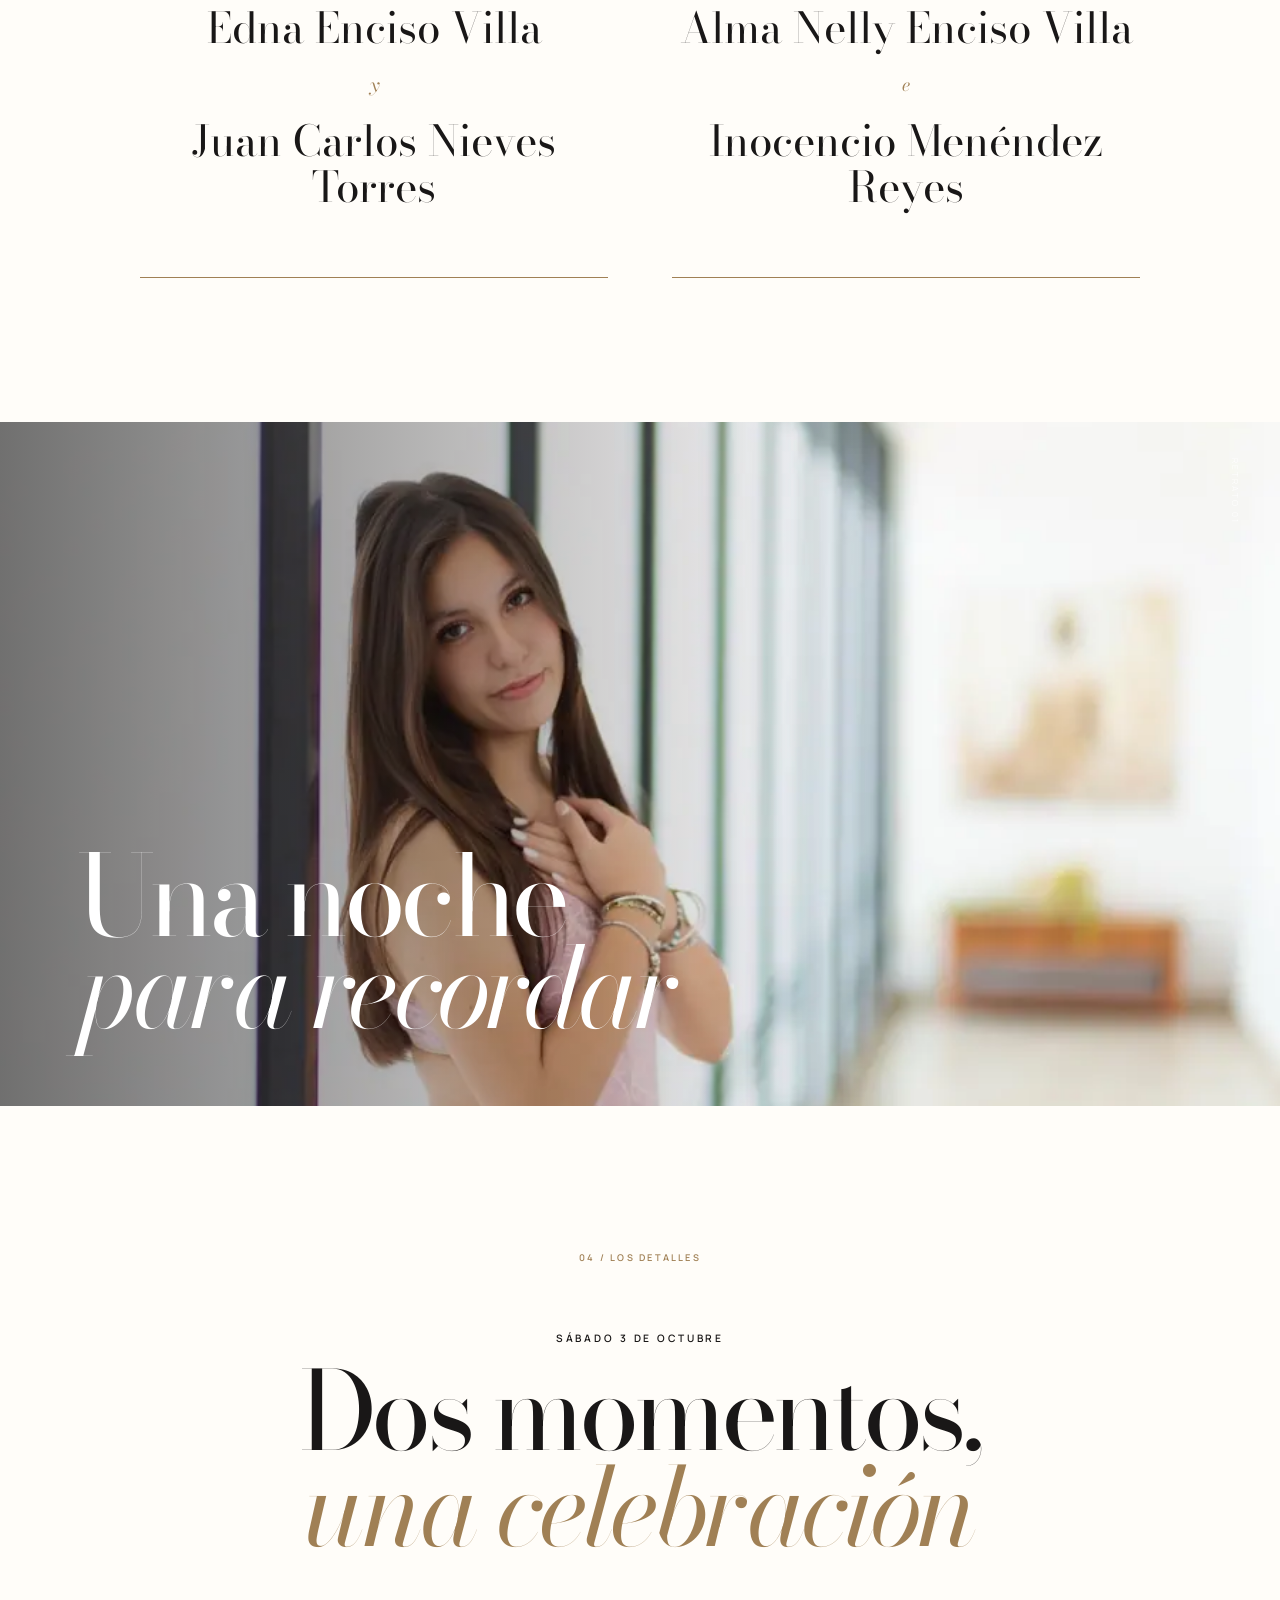
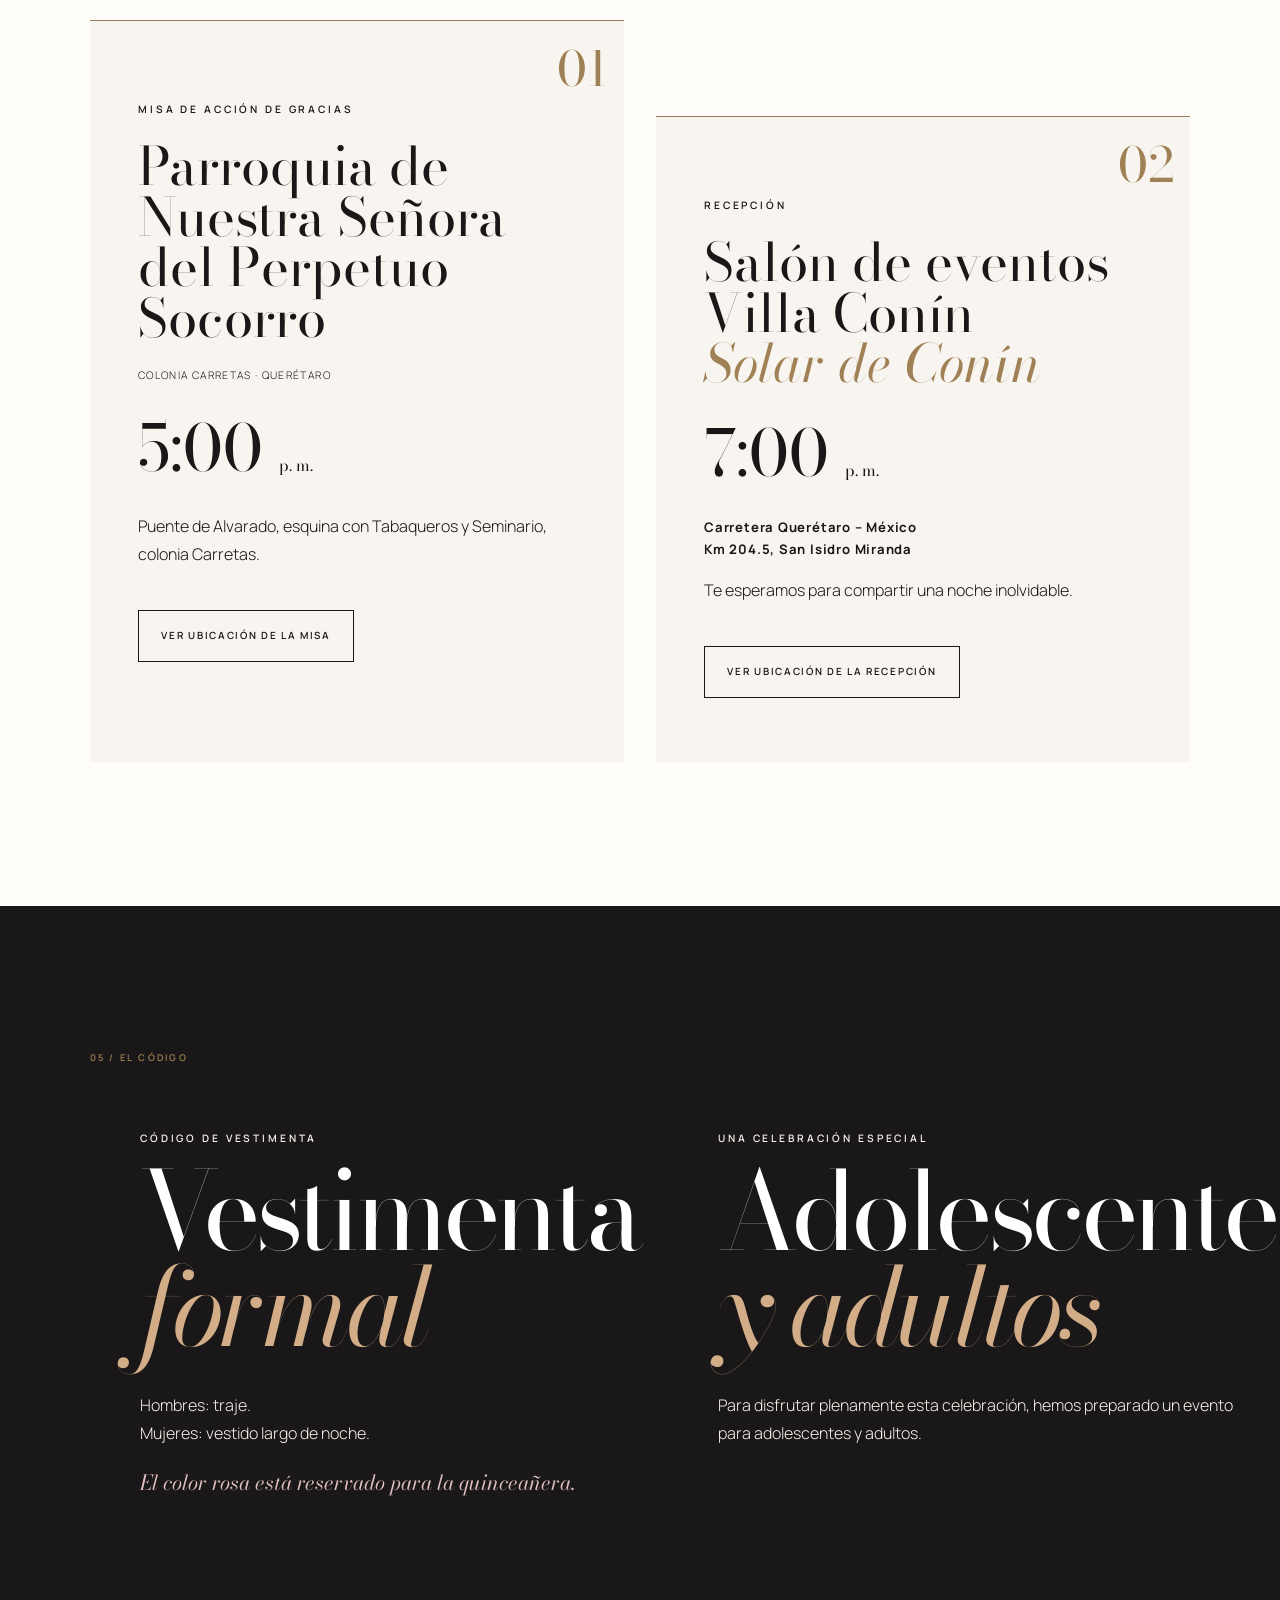
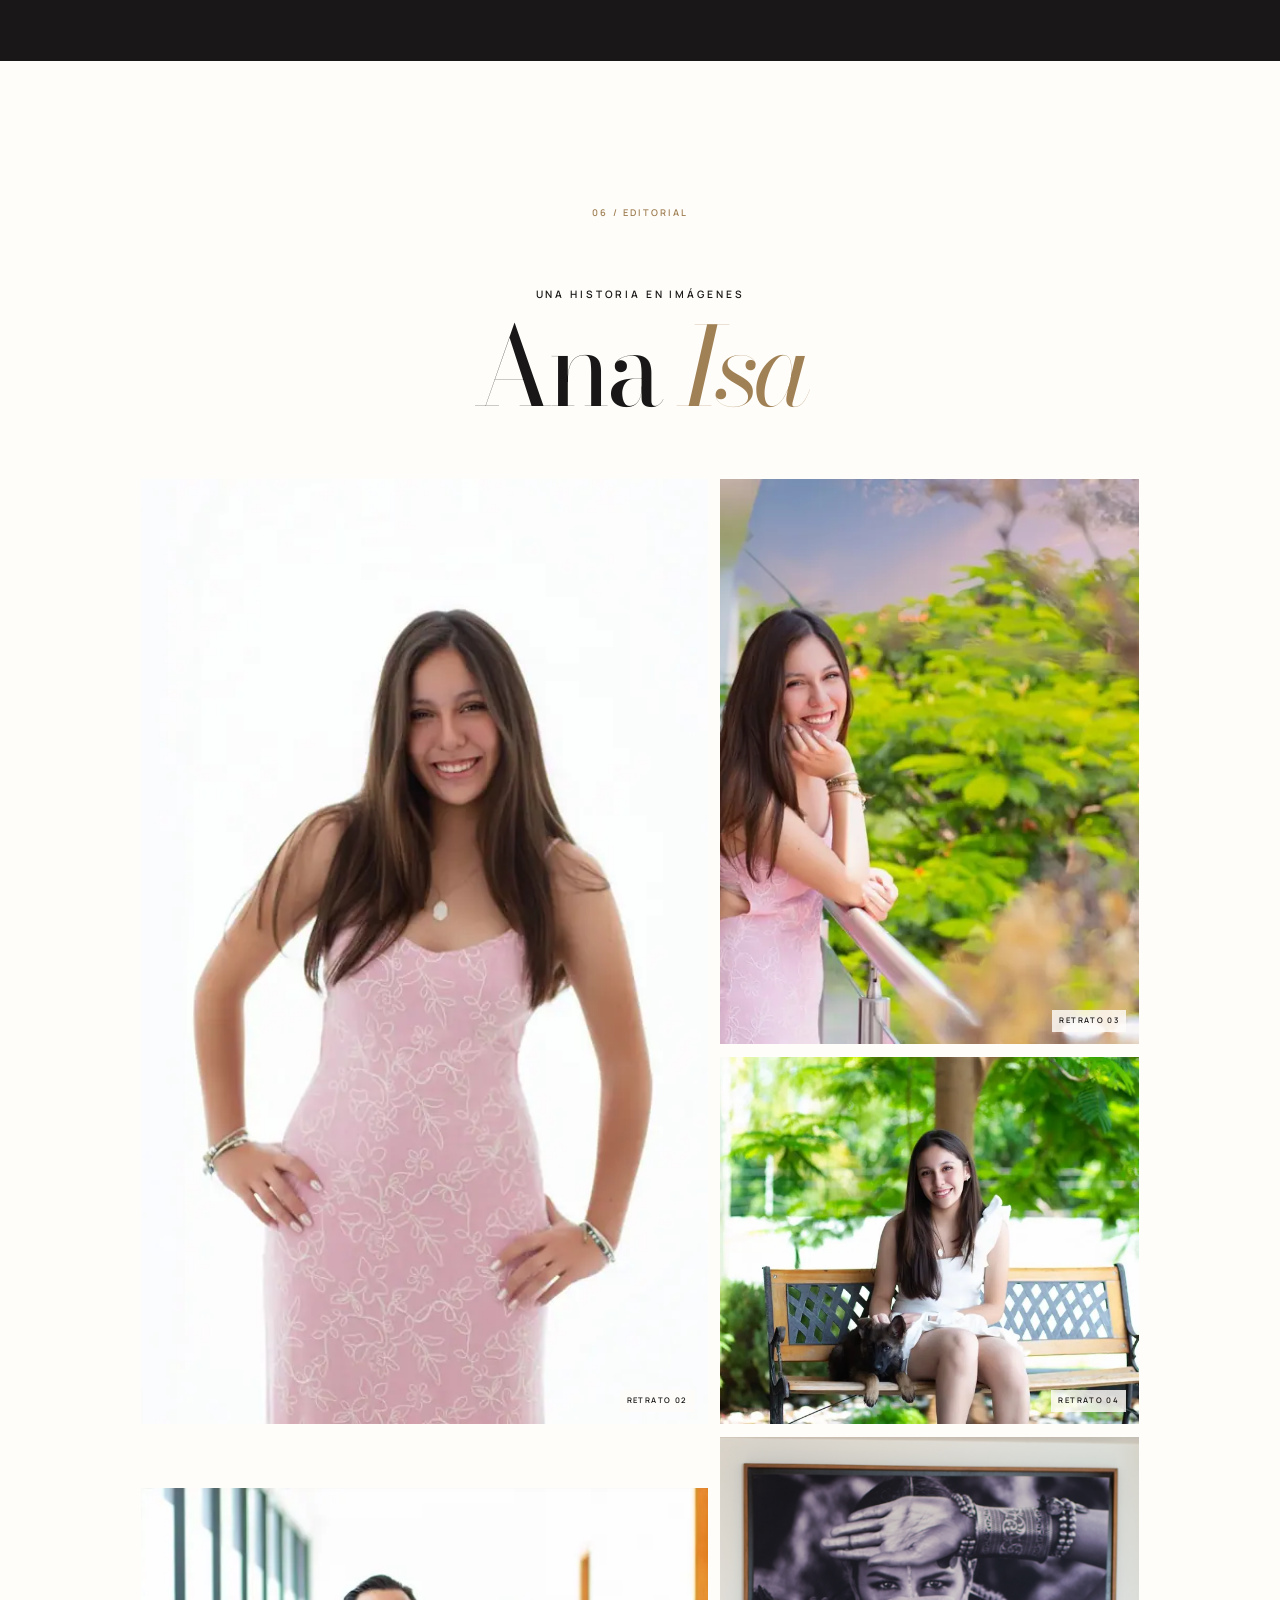
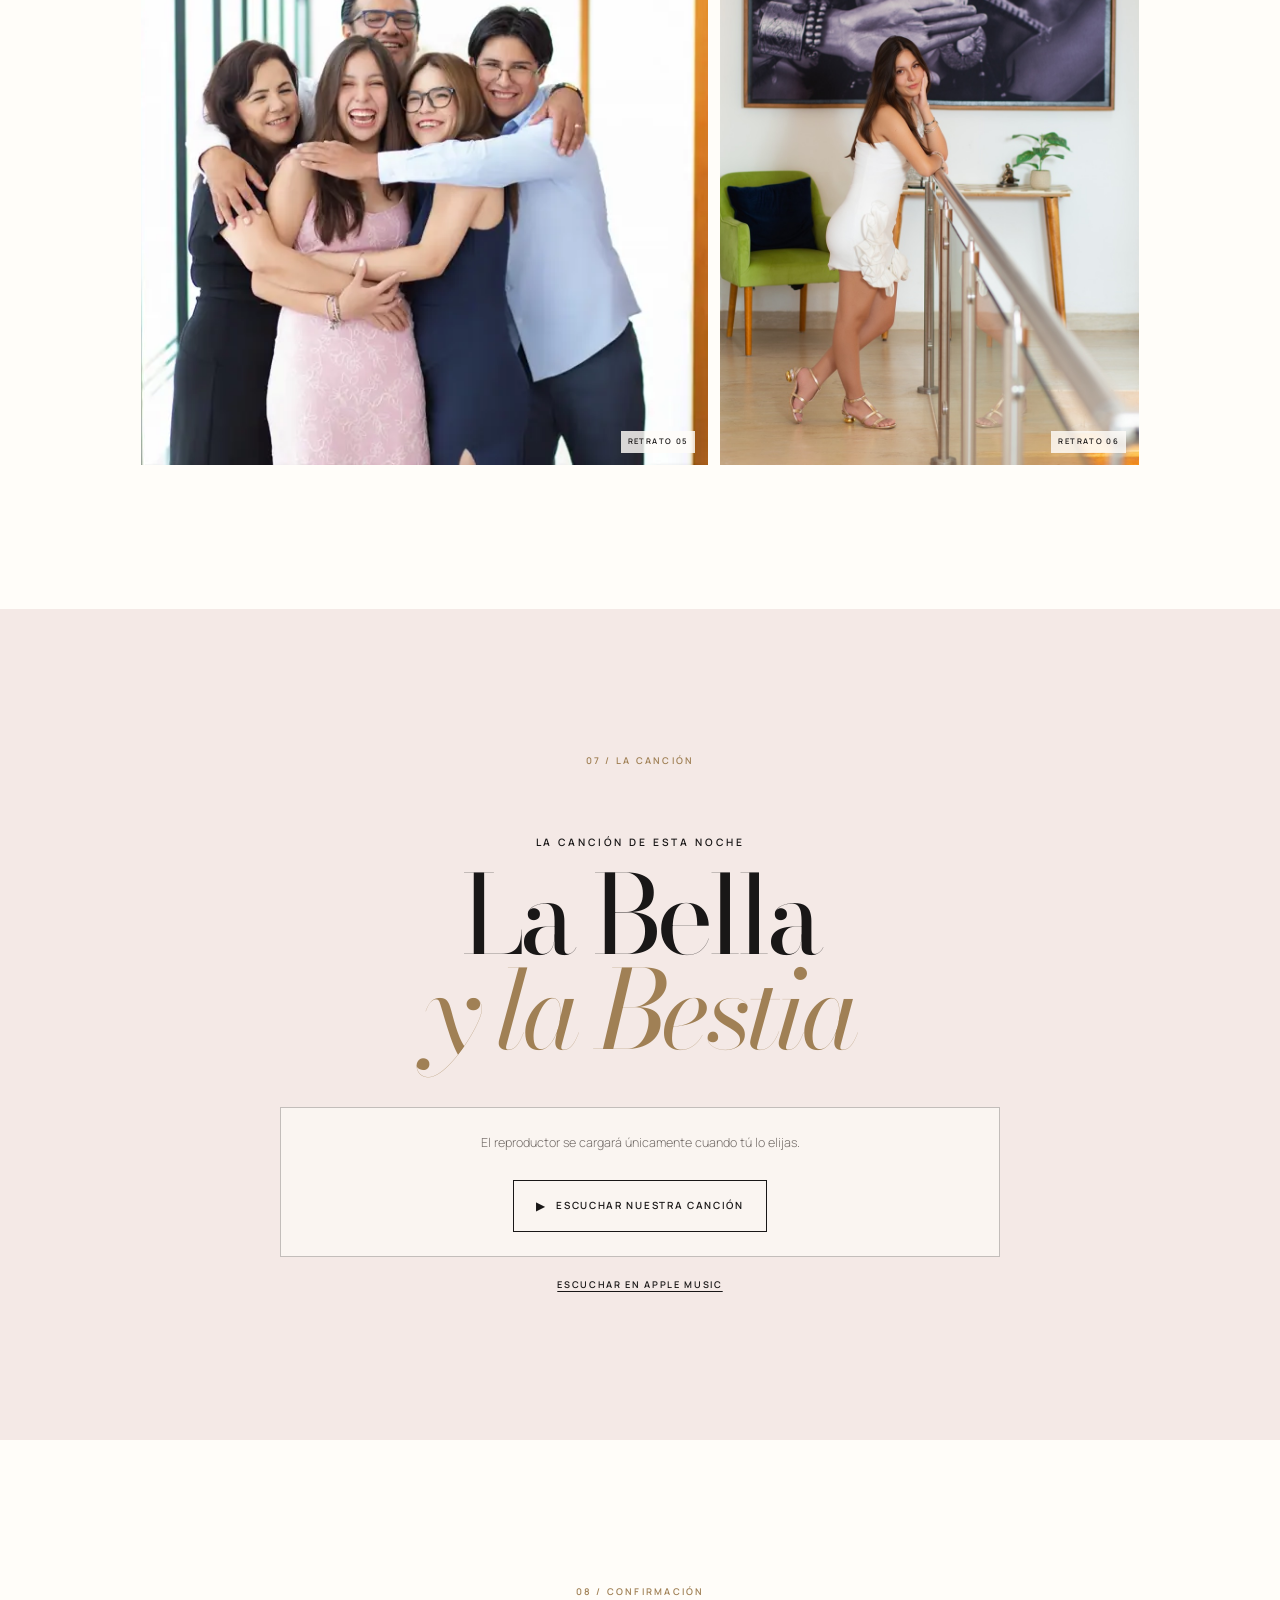
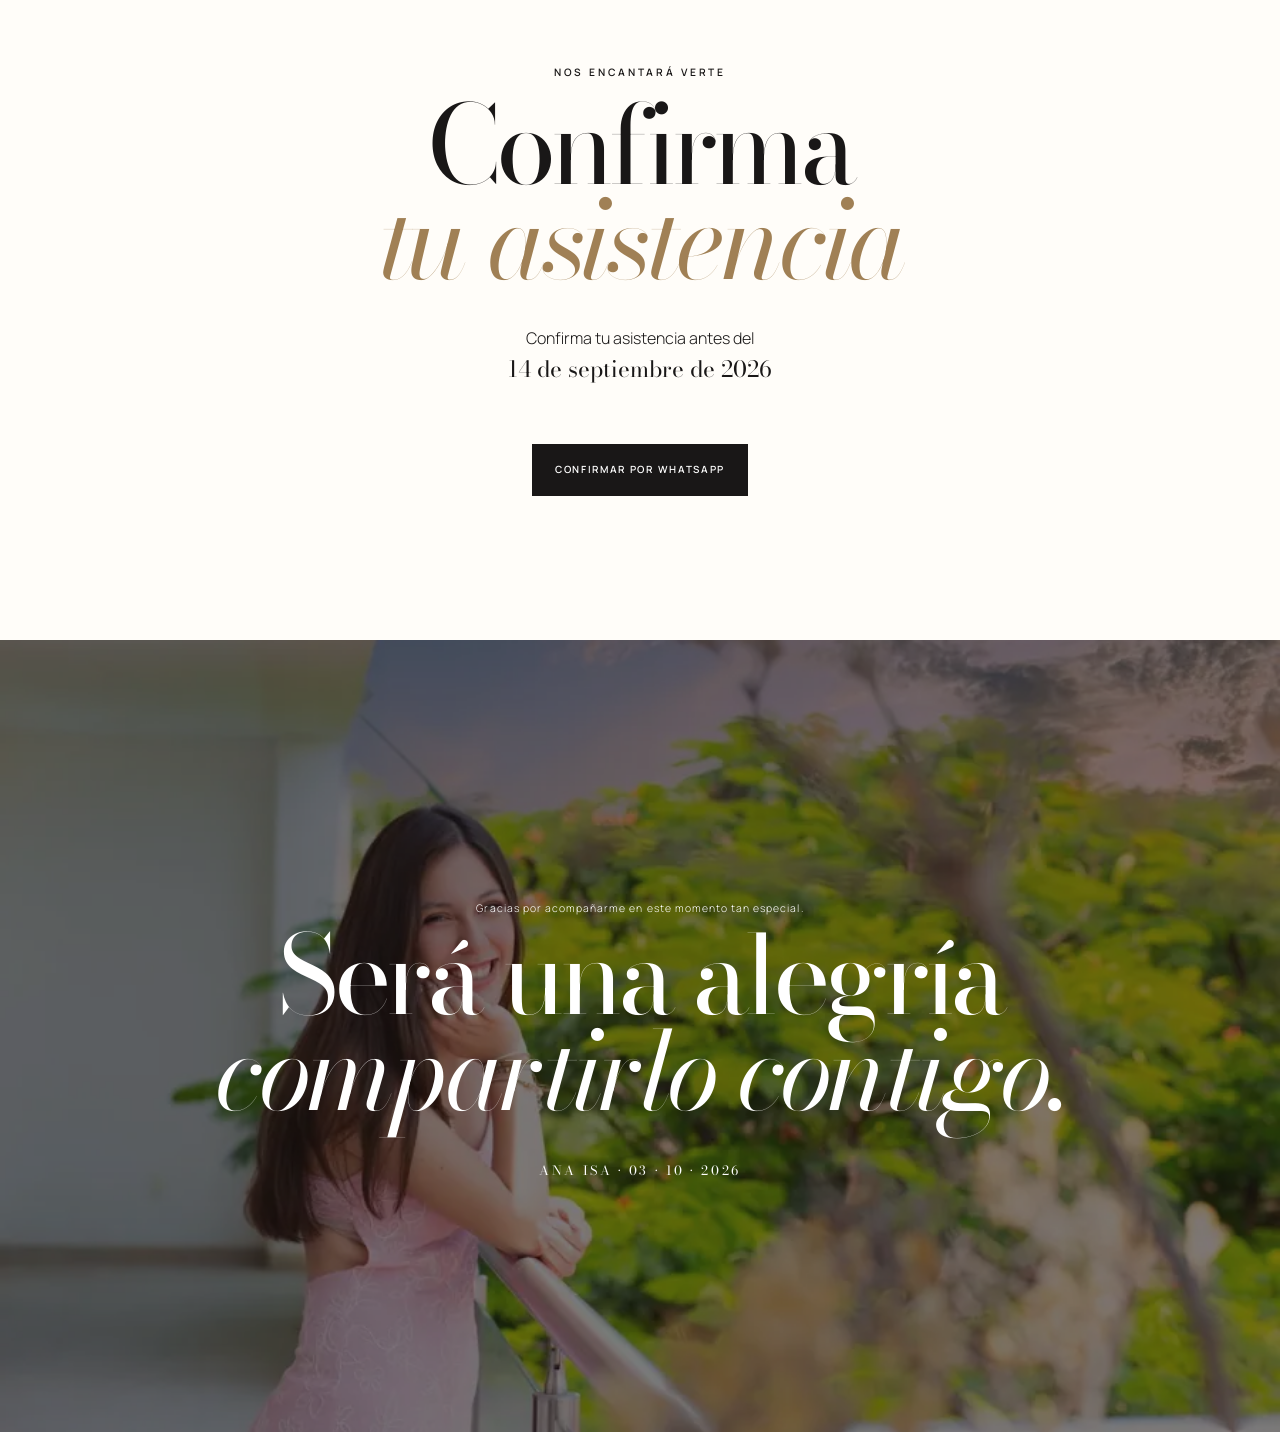
==== commit 5fc4e5c7: "Add portrait 06 to gallery" ====
--- a/AnaIsa/index.html
+++ b/AnaIsa/index.html
@@ -161,6 +161,7 @@
         <figure class="gallery__wide reveal"><picture><source type="image/webp" srcset="assets/images/ana-isabela-7445-900.webp"><img src="assets/images/ana-isabela-7445-900.jpg" width="900" height="600" alt="Ana Isa sonríe en una terraza" loading="lazy" decoding="async"></picture><figcaption>Retrato 03</figcaption></figure>
         <figure class="gallery__small reveal"><picture><source type="image/webp" srcset="assets/images/ana-isabela-7585-900.webp"><img src="assets/images/ana-isabela-7585-900.jpg" width="900" height="600" alt="Ana Isa sentada en una banca junto a su mascota" loading="lazy" decoding="async"></picture><figcaption>Retrato 04</figcaption></figure>
         <figure class="gallery__small gallery__small--lower reveal"><picture><source type="image/webp" srcset="assets/images/ana-isabela-7503-900.webp"><img src="assets/images/ana-isabela-7503-900.jpg" width="900" height="600" alt="Ana Isa acompañada de su familia" loading="lazy" decoding="async"></picture><figcaption>Retrato 05</figcaption></figure>
+        <figure class="gallery__six reveal"><picture><img src="assets/images/ana-isabela-7555-900.jpg" width="900" height="1350" alt="Ana Isa posa con vestido blanco junto a un barandal" loading="lazy" decoding="async"></picture><figcaption>Retrato 06</figcaption></figure>
       </div>
     </section>
 
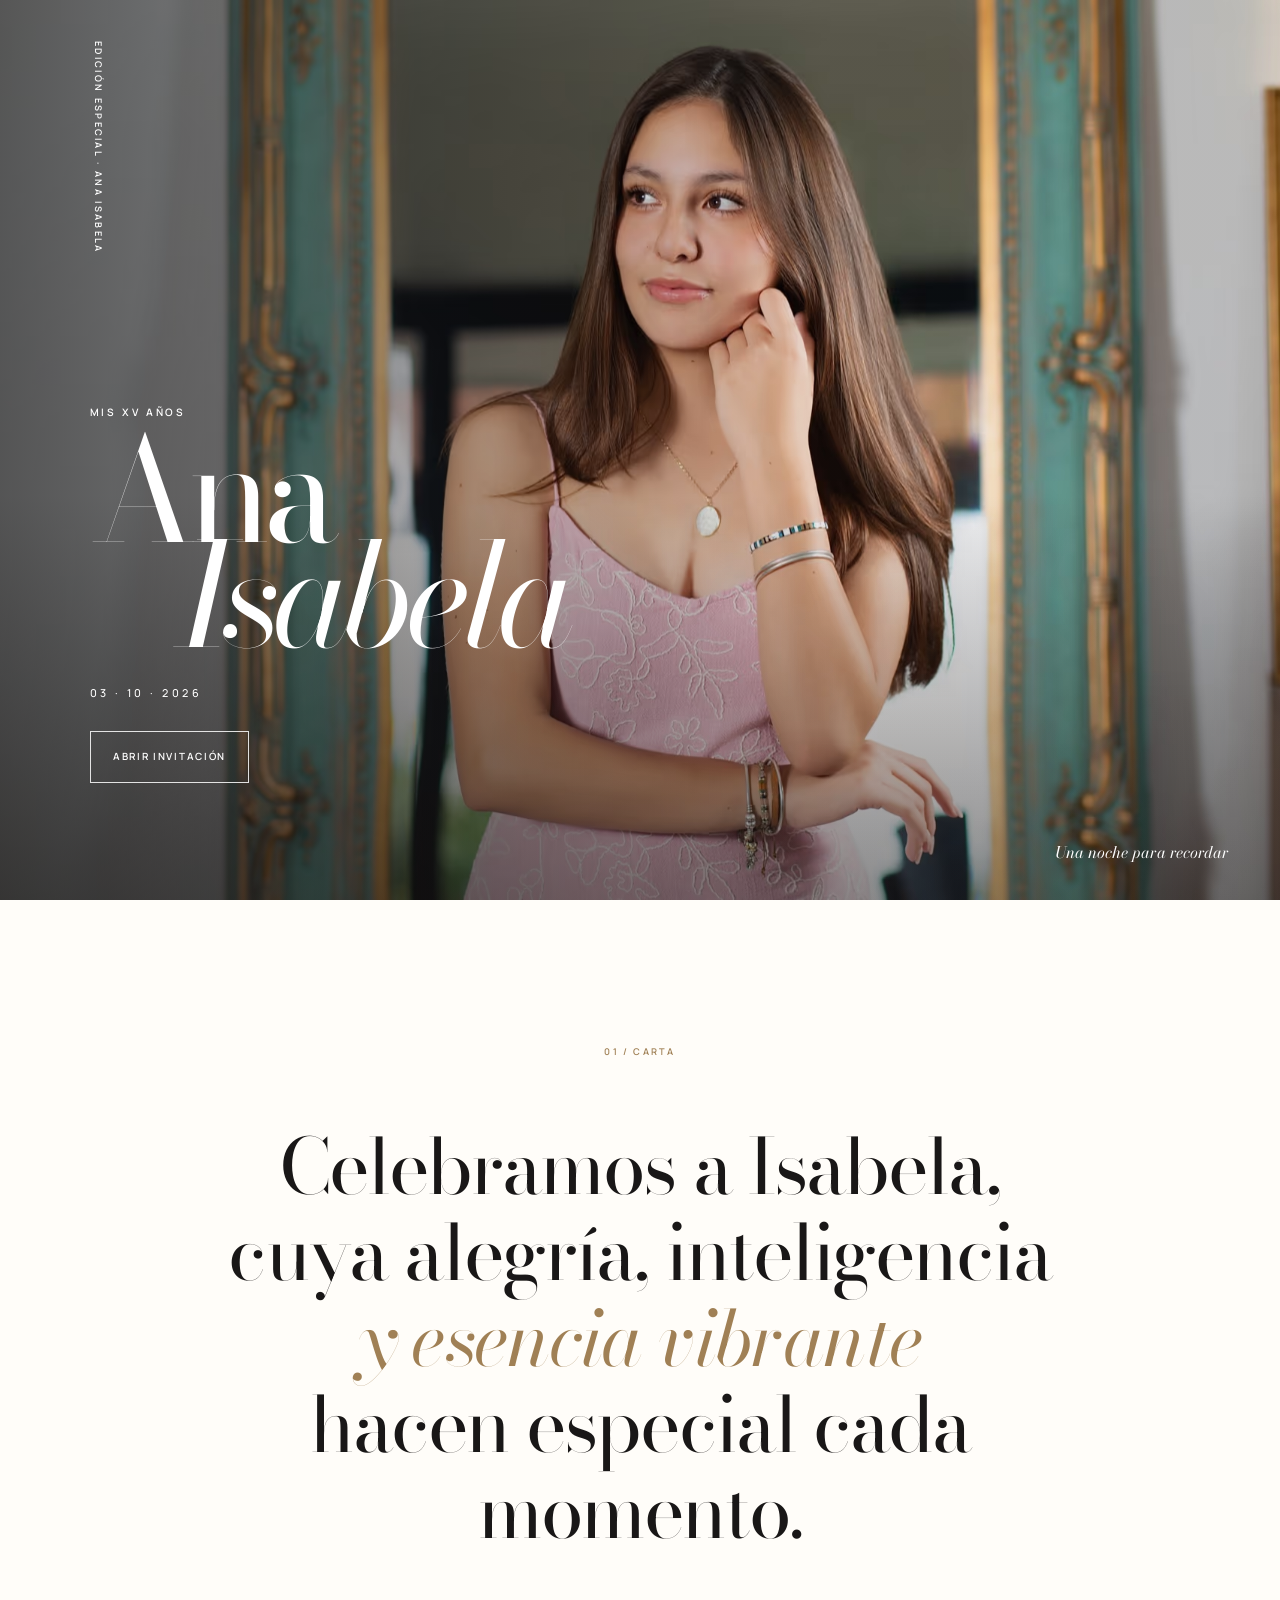
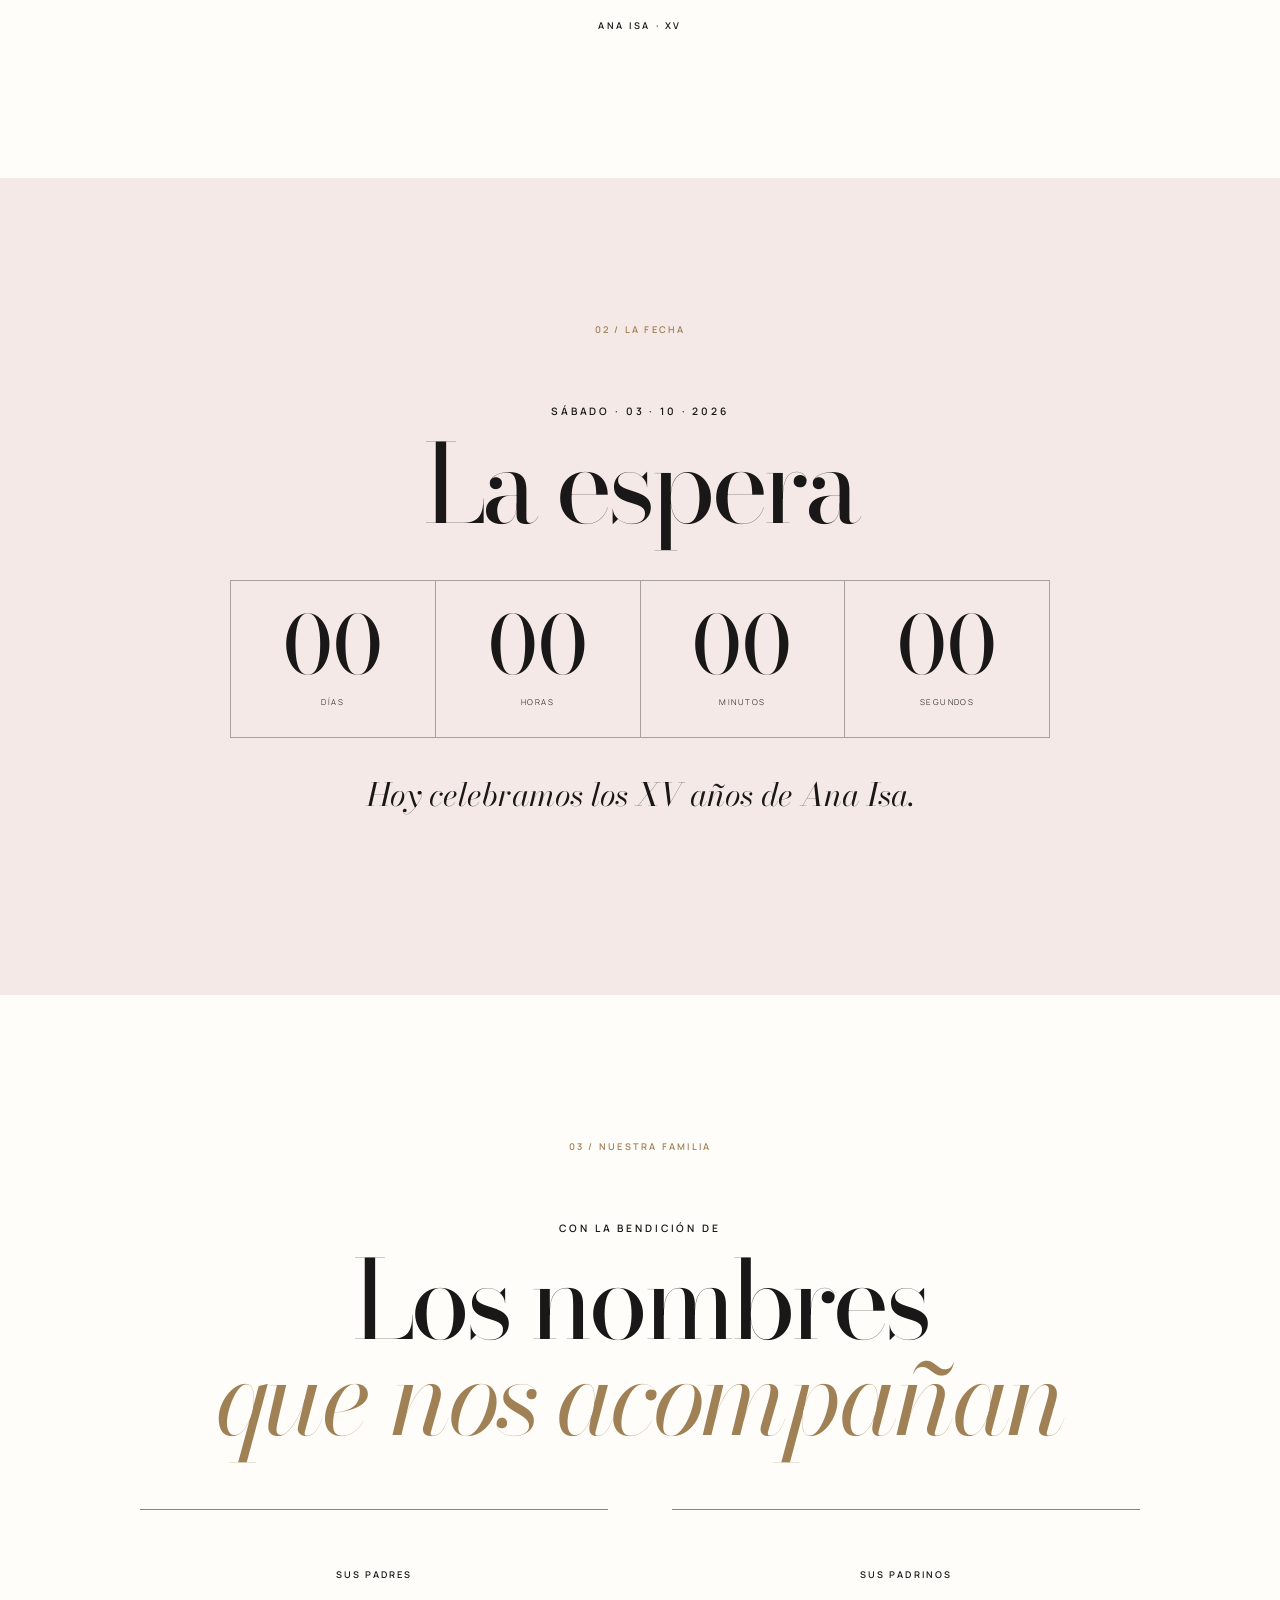
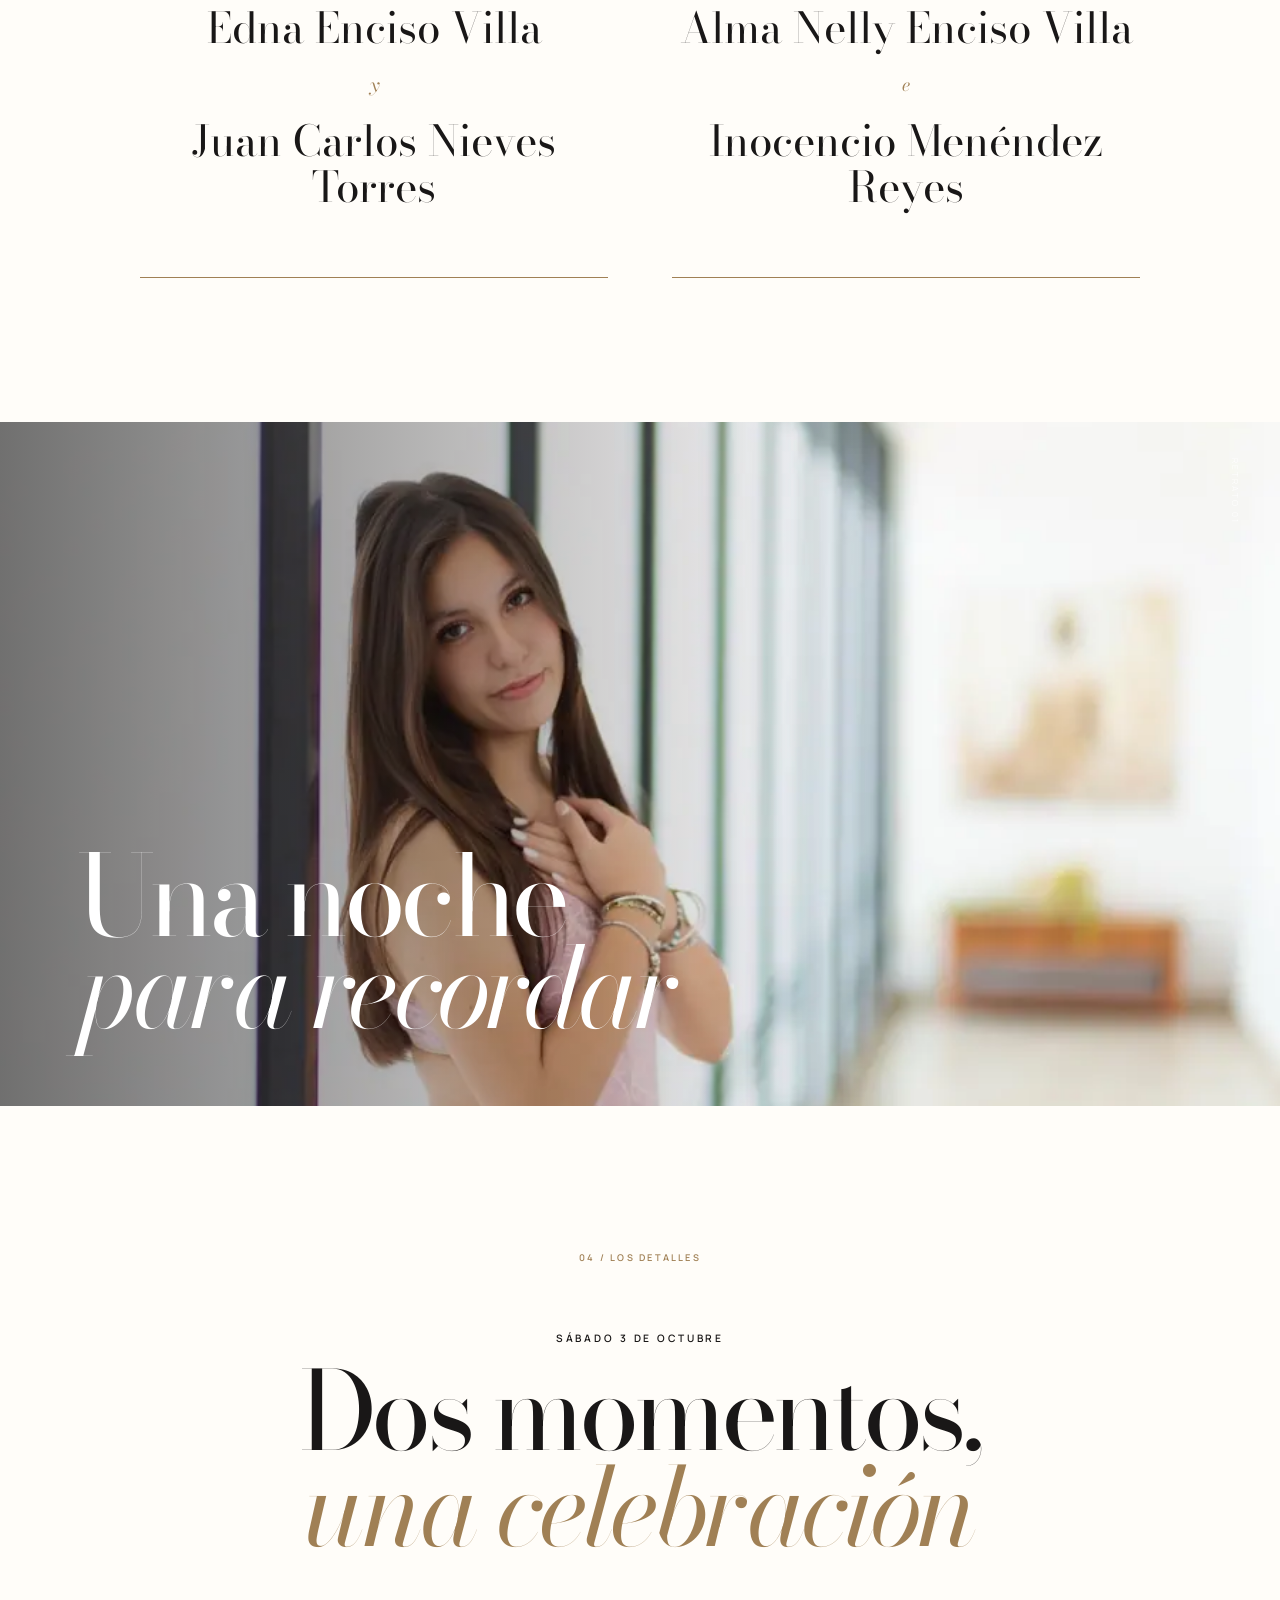
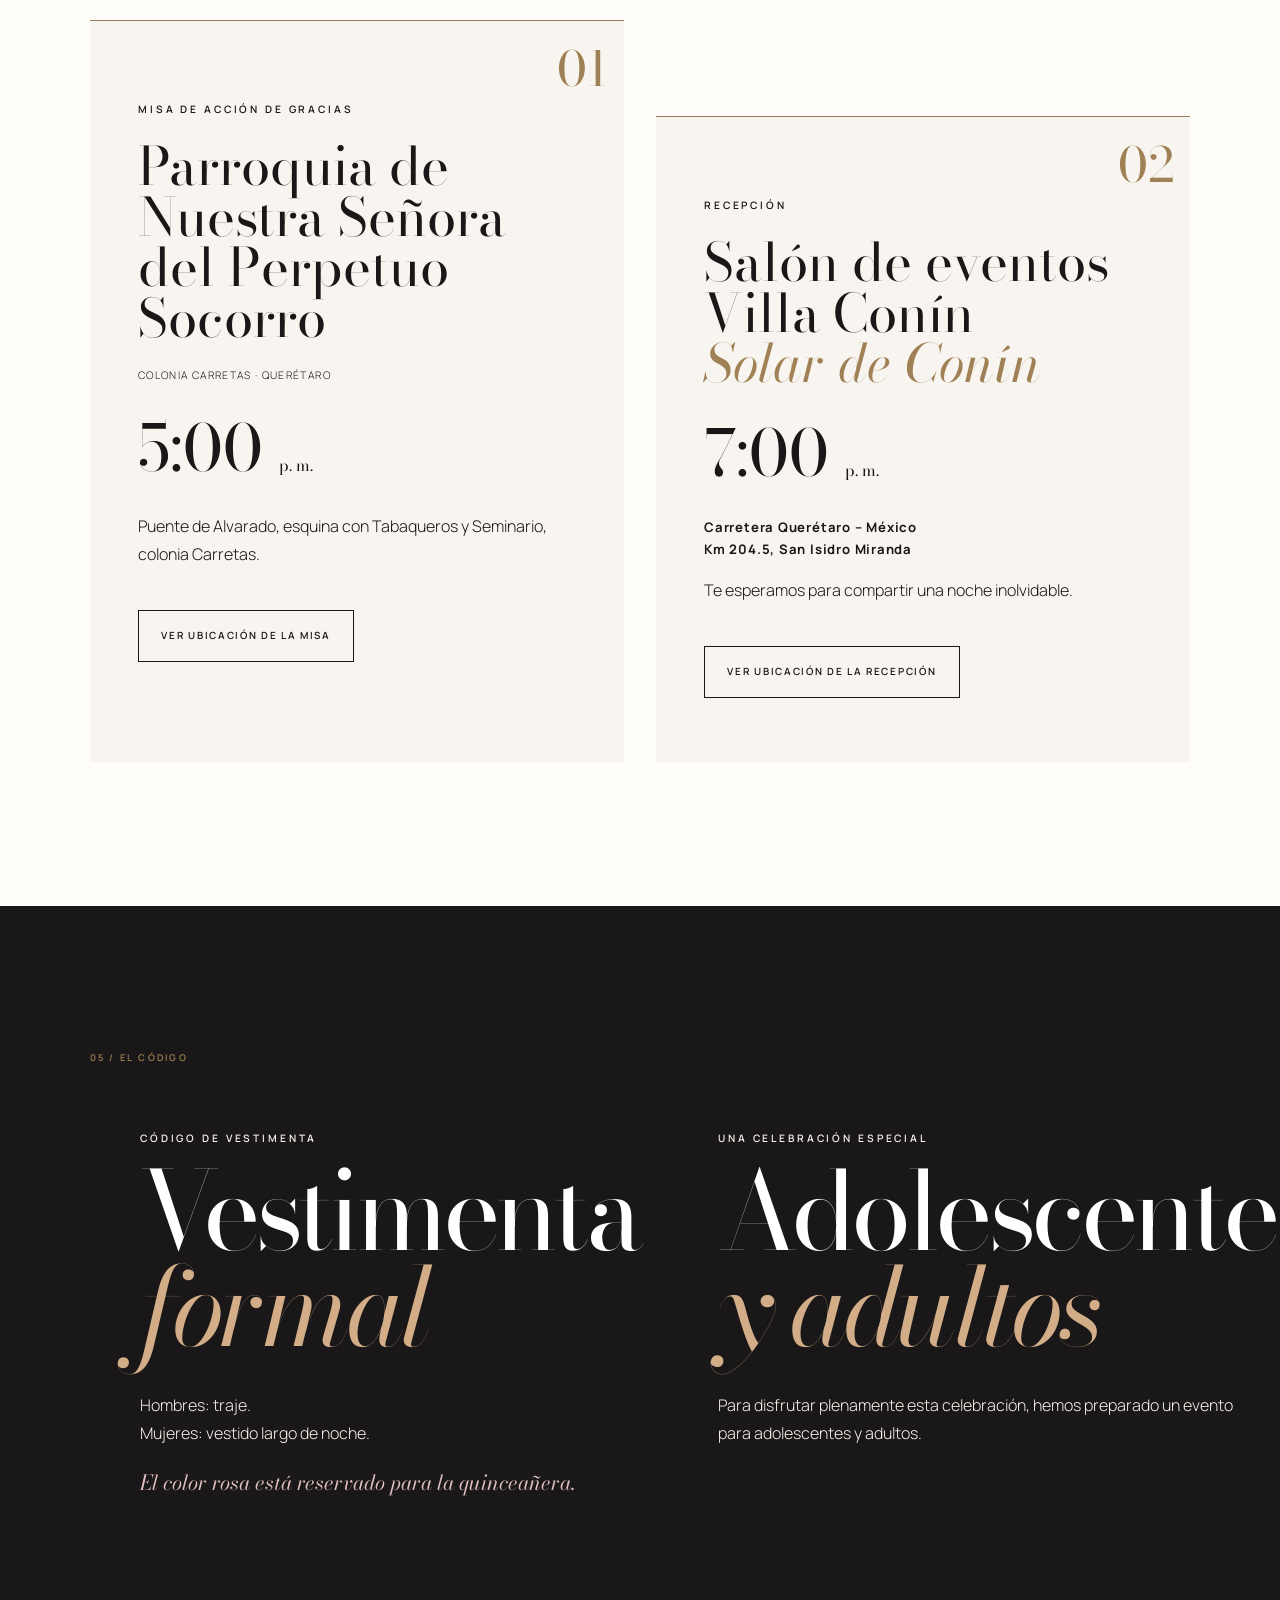
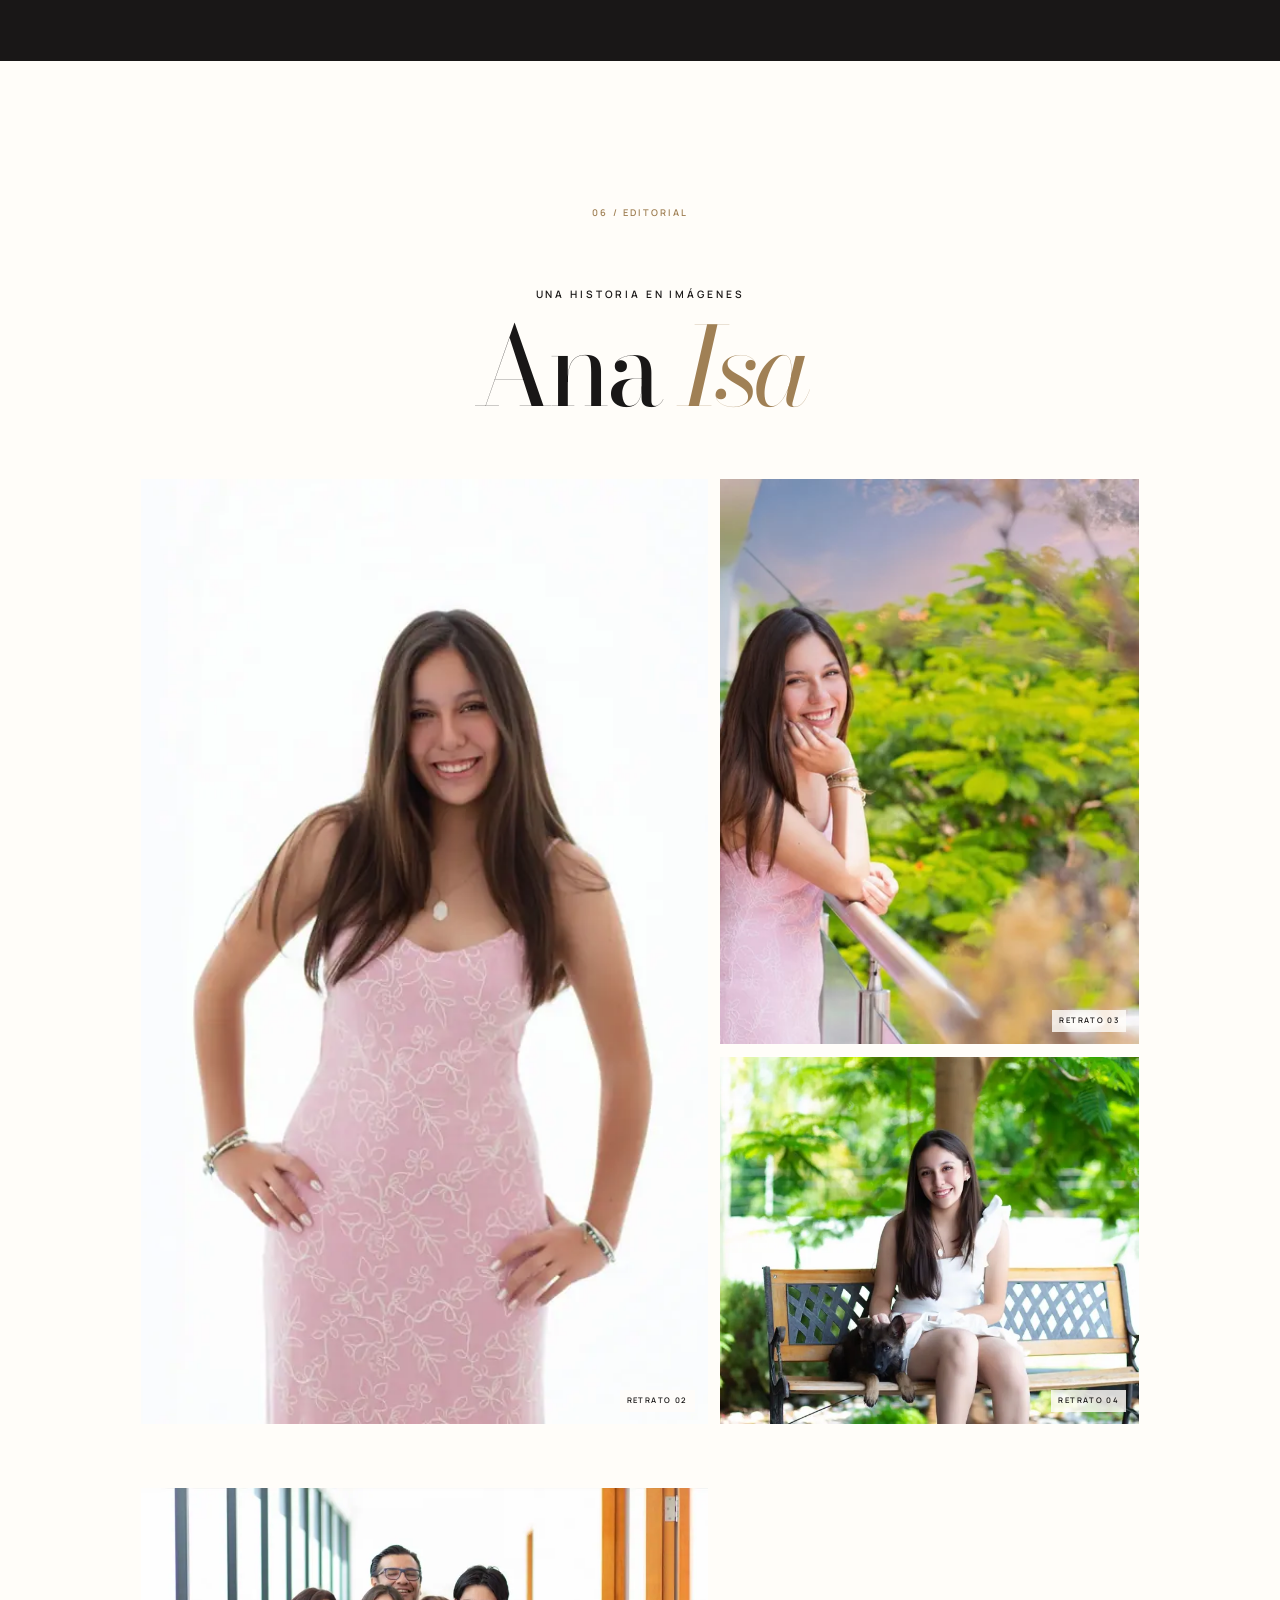
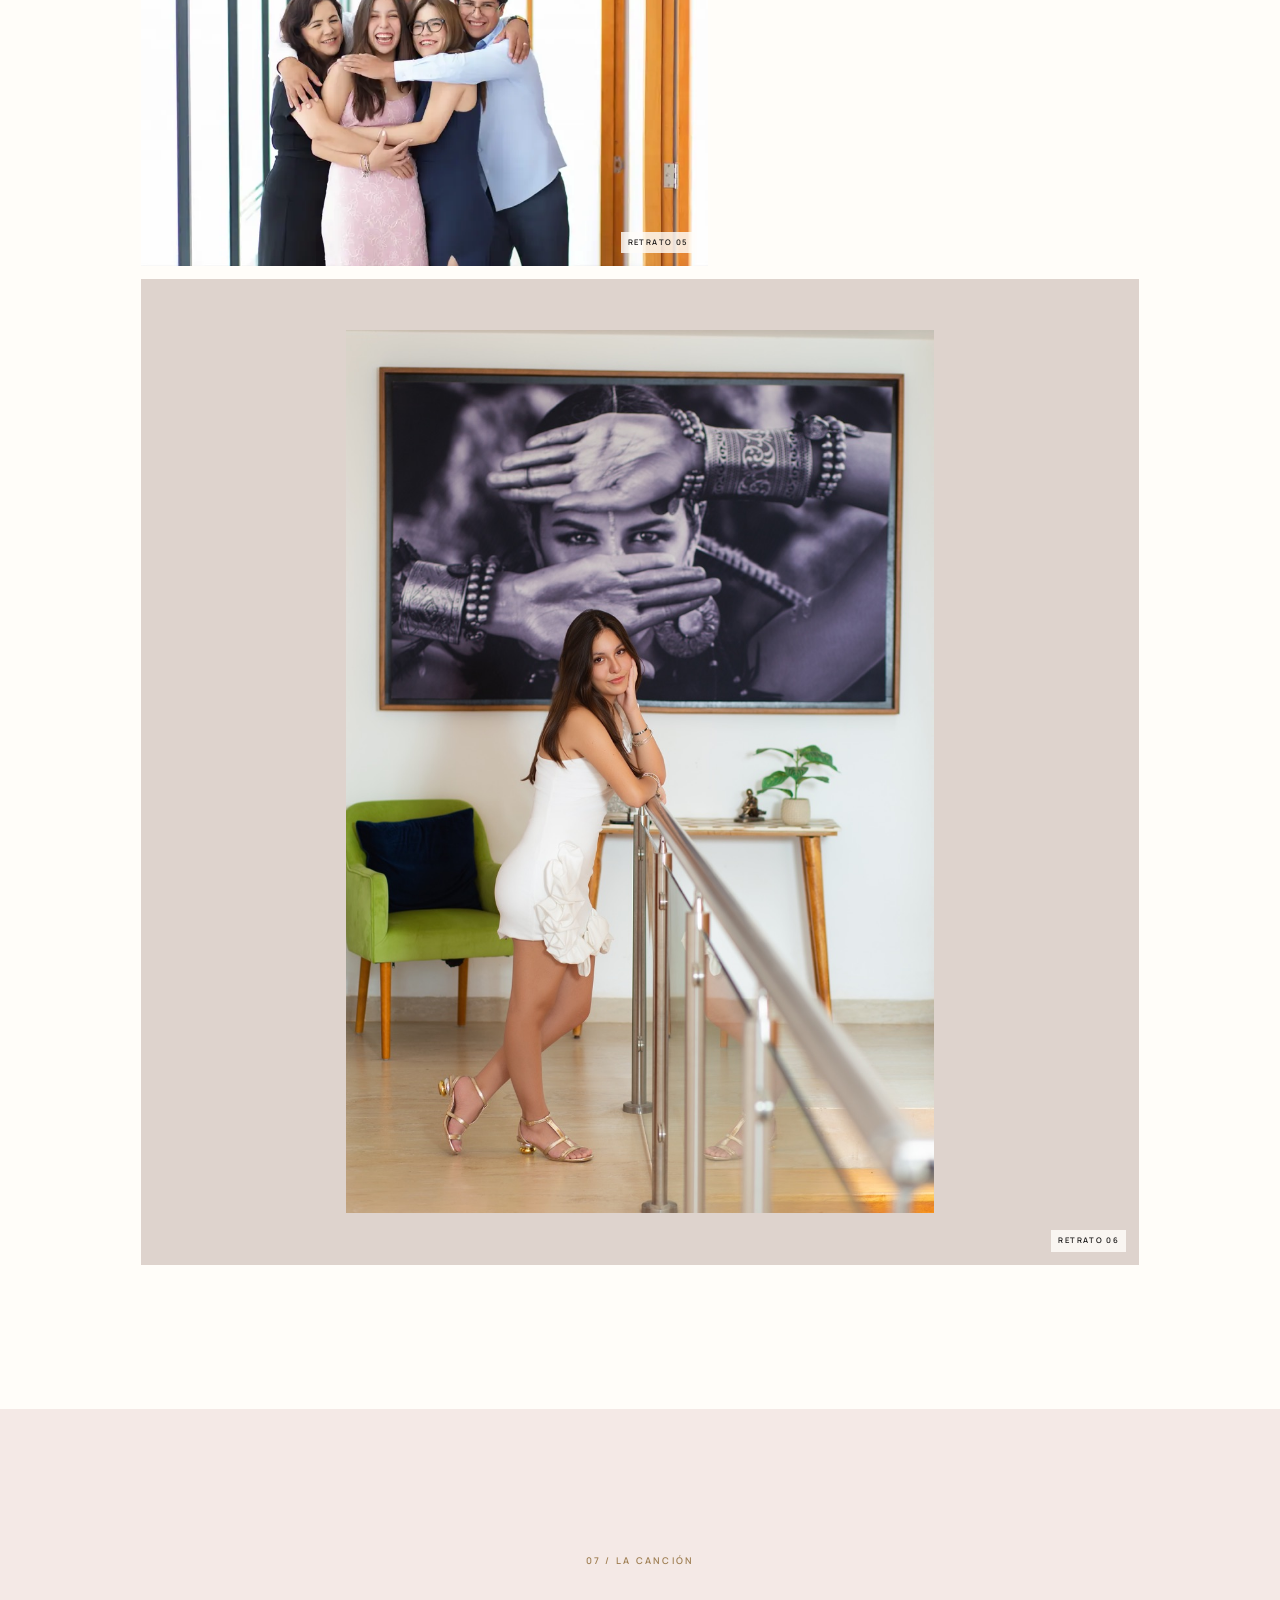
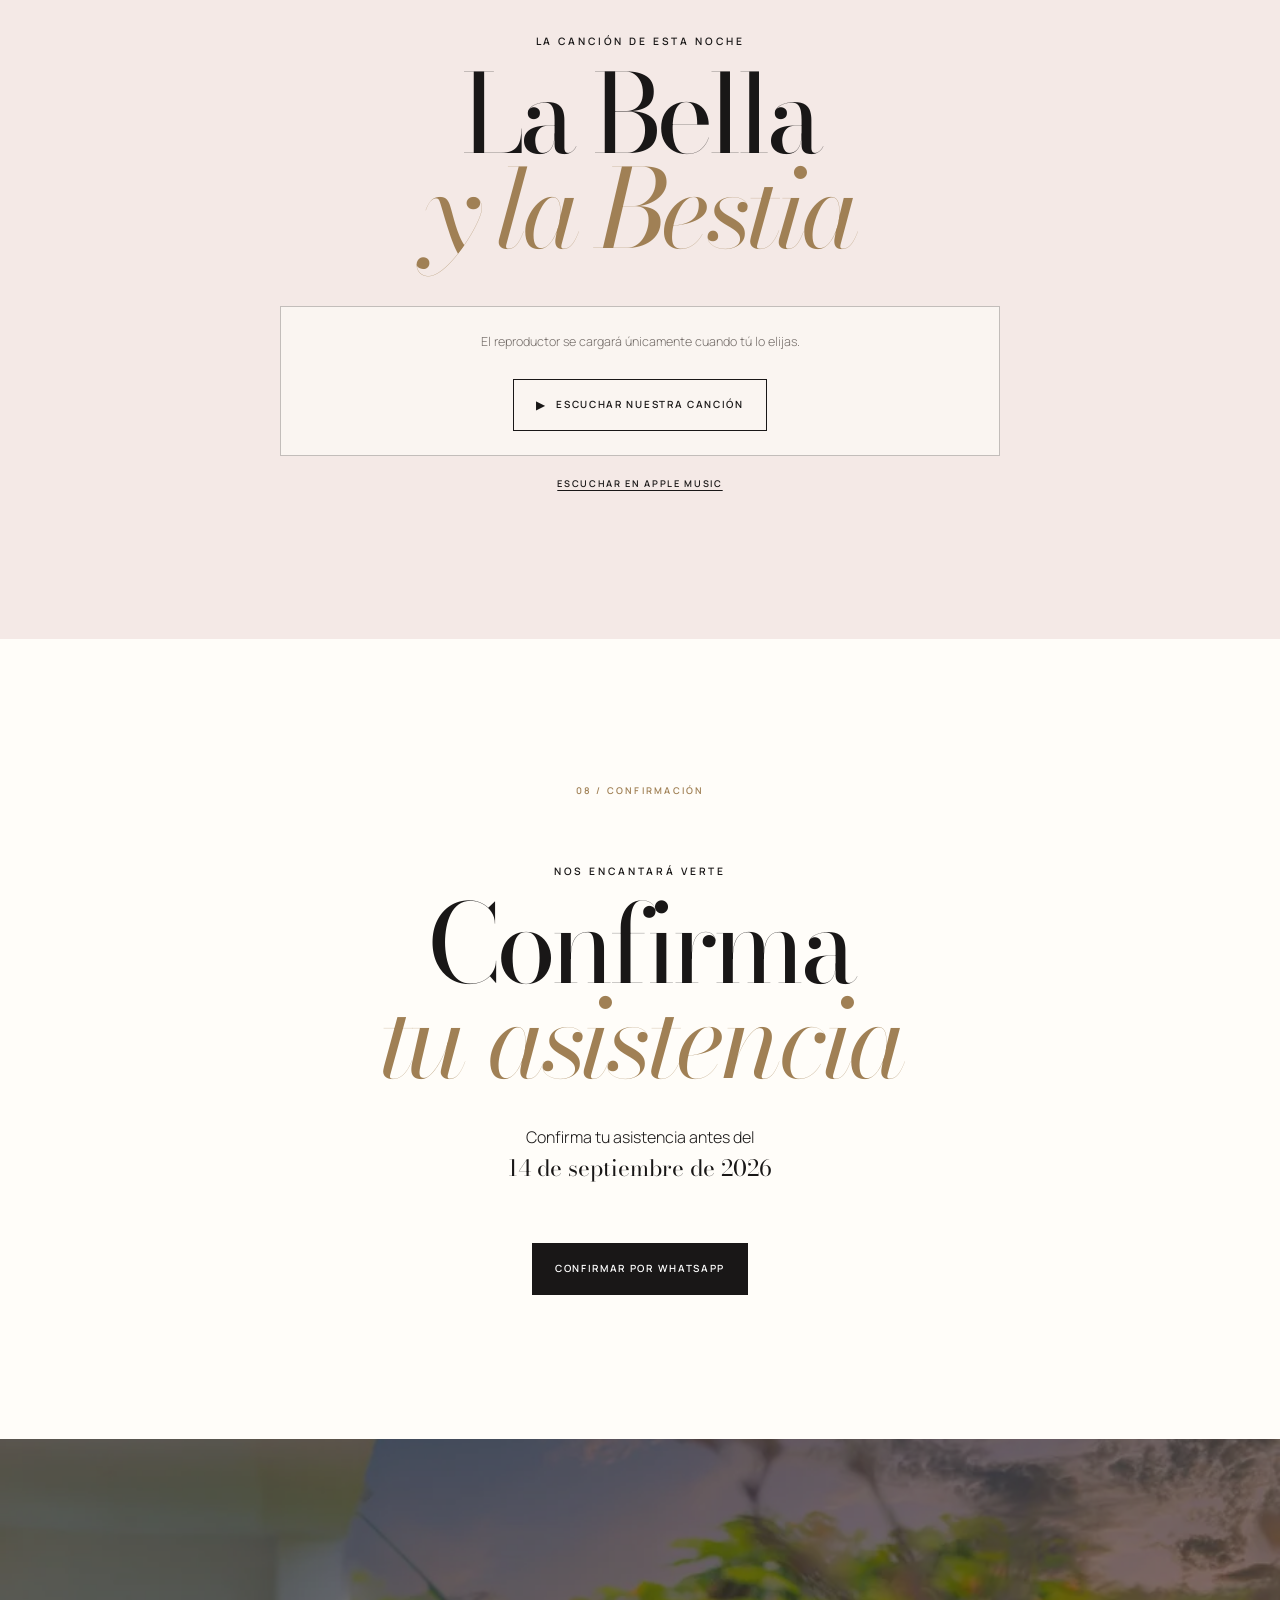
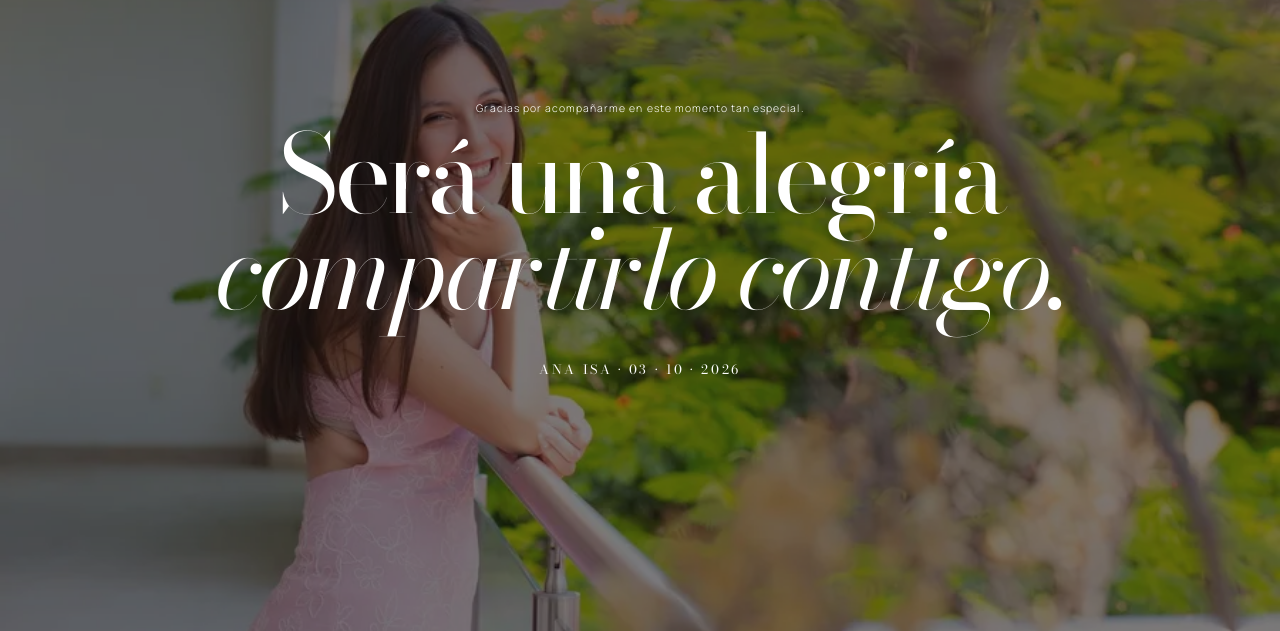
==== commit 8cb4e3ae: "Use clean image only for portrait 03" ====
--- a/AnaIsa/index.html
+++ b/AnaIsa/index.html
@@ -158,7 +158,7 @@
       <h2 id="gallery-title">Ana <em>Isa</em></h2>
       <div class="gallery__grid">
         <figure class="gallery__lead reveal"><picture><source type="image/webp" srcset="assets/images/ana-isabela-7426-900.webp"><img src="assets/images/ana-isabela-7426-900.jpg" width="600" height="900" alt="Retrato vertical de Ana Isa con vestido rosa" loading="lazy" decoding="async"></picture><figcaption>Retrato 02</figcaption></figure>
-        <figure class="gallery__wide reveal"><picture><source type="image/webp" srcset="assets/images/ana-isabela-7445-900.webp"><img src="assets/images/ana-isabela-7445-900.jpg" width="900" height="600" alt="Ana Isa sonríe en una terraza" loading="lazy" decoding="async"></picture><figcaption>Retrato 03</figcaption></figure>
+<figure class="gallery__wide reveal"><picture><source type="image/webp" srcset="assets/images/ana-isabela-7445-retouched-900.webp"><img src="assets/images/ana-isabela-7445-retouched-900.jpg" width="900" height="600" alt="Ana Isa sonríe en una terraza" loading="lazy" decoding="async"></picture><figcaption>Retrato 03</figcaption></figure>
         <figure class="gallery__small reveal"><picture><source type="image/webp" srcset="assets/images/ana-isabela-7585-900.webp"><img src="assets/images/ana-isabela-7585-900.jpg" width="900" height="600" alt="Ana Isa sentada en una banca junto a su mascota" loading="lazy" decoding="async"></picture><figcaption>Retrato 04</figcaption></figure>
         <figure class="gallery__small gallery__small--lower reveal"><picture><source type="image/webp" srcset="assets/images/ana-isabela-7503-900.webp"><img src="assets/images/ana-isabela-7503-900.jpg" width="900" height="600" alt="Ana Isa acompañada de su familia" loading="lazy" decoding="async"></picture><figcaption>Retrato 05</figcaption></figure>
         <figure class="gallery__six reveal"><picture><img src="assets/images/ana-isabela-7555-900.jpg" width="900" height="1350" alt="Ana Isa posa con vestido blanco junto a un barandal" loading="lazy" decoding="async"></picture><figcaption>Retrato 06</figcaption></figure>
--- a/AnaIsa/styles.css
+++ b/AnaIsa/styles.css
@@ -41,12 +41,12 @@
 .photo-spread{position:relative;min-height:76svh;overflow:hidden;background:#222;color:#fff}.photo-spread picture{position:absolute;inset:0}.photo-spread img{height:100%;object-fit:cover;object-position:62% center}.photo-spread::after{content:"";position:absolute;inset:0;background:linear-gradient(90deg,rgba(20,18,17,.6),transparent 68%)}.photo-spread p{position:absolute;z-index:1;left:6vw;bottom:8vh;margin:0;font:400 clamp(2.8rem,12vw,7rem)/.82 var(--serif);letter-spacing:-.05em}.photo-spread span{position:absolute;z-index:1;right:3vw;top:4vh;font-size:.52rem;letter-spacing:.24em;text-transform:uppercase;writing-mode:vertical-rl}
 .events{text-align:center}.events h2 em{color:var(--gold)}.events__grid{display:grid;gap:2rem;max-width:1100px;margin:4rem auto 0;text-align:left}.event-card{position:relative;padding:4.5rem 1.5rem 3rem;border-top:1px solid var(--gold);background:var(--ivory)}.event-card__number{position:absolute;top:.7rem;right:1rem;color:var(--gold);font:400 3rem var(--serif)}.event-card h3{margin:1.4rem 0;font:400 clamp(2rem,8vw,3.3rem)/.96 var(--serif)}.event-card h3 em{color:var(--gold)}.event-card__place{font-size:.65rem;letter-spacing:.13em;text-transform:uppercase}.event-card__time{margin:2rem 0;font:400 4rem/1 var(--serif)}.event-card__time small{font-size:1rem}.event-card__address{font-size:.82rem;line-height:1.65;letter-spacing:.06em}.event-card>p:not(.eyebrow,.event-card__time,.event-card__place){max-width:490px}
 .section--ink{background:var(--ink);color:#f7f2ec}.notes__grid{display:grid;gap:5rem;max-width:1000px;margin:auto}.notes article{max-width:520px}.notes h2{color:#fff}.notes h2 em{color:#d2ad88}.notes__accent{color:#e2bfc0;font:italic 1.3rem/1.4 var(--serif)}
-.gallery{padding-inline:0;text-align:center}.gallery>.section-number,.gallery>.eyebrow,.gallery>h2{padding-inline:1.25rem}.gallery h2 em{color:var(--gold)}.gallery__grid{display:grid;gap:.7rem;margin-top:4rem;text-align:left}.gallery figure{position:relative;min-height:52vh;margin:0;overflow:hidden;background:#ded3cd}.gallery picture{display:block;height:100%}.gallery img{height:100%;object-fit:cover}.gallery figcaption{position:absolute;right:.8rem;bottom:.8rem;padding:.25rem .45rem;background:rgba(255,253,249,.82);font-size:.48rem;font-weight:600;letter-spacing:.18em;text-transform:uppercase}.gallery__lead img{object-position:center 31%}.gallery__wide img{object-position:center}.gallery__small img{object-position:center}
+.gallery{padding-inline:0;text-align:center}.gallery>.section-number,.gallery>.eyebrow,.gallery>h2{padding-inline:1.25rem}.gallery h2 em{color:var(--gold)}.gallery__grid{display:grid;gap:.7rem;margin-top:4rem;text-align:left}.gallery figure{position:relative;min-height:52vh;margin:0;overflow:hidden;background:#ded3cd}.gallery picture{display:block;height:100%}.gallery img{height:100%;object-fit:cover}.gallery figcaption{position:absolute;right:.8rem;bottom:.8rem;padding:.25rem .45rem;background:rgba(255,253,249,.82);font-size:.48rem;font-weight:600;letter-spacing:.18em;text-transform:uppercase}.gallery__lead img{object-position:center 31%}.gallery__wide img{object-position:center}.gallery__small img{object-position:center}.gallery__six{min-height:0!important;background:var(--blush)}.gallery__six picture{height:auto}.gallery__six img{display:block;width:100%;height:auto;object-fit:contain}
 .music{text-align:center}.music h2 em{color:var(--gold)}.music__player{max-width:720px;margin:3rem auto 0;padding:1.5rem;border:1px solid rgba(25,23,23,.25);background:rgba(255,253,249,.62)}.music__player p{margin:0;color:var(--muted);font-size:.78rem}.music__player iframe{display:block;width:100%;height:175px;border:0;border-radius:0;background:#fff}.button--play span{font-size:.7rem}.music__fallback{display:inline-block;margin-top:1.25rem;color:var(--ink);font-size:.58rem;font-weight:600;letter-spacing:.18em;text-transform:uppercase;text-underline-offset:.35em}
 .rsvp{text-align:center}.rsvp h2 em{color:var(--gold)}.rsvp__deadline{max-width:620px;margin:2rem auto}.rsvp__deadline strong{font:400 1.4rem var(--serif)}.guest-message{max-width:560px;margin:0 auto 2.5rem;padding:1.8rem;border-top:1px solid var(--gold);border-bottom:1px solid var(--gold)}.guest-message p{margin:0;font-size:.55rem;font-weight:600;letter-spacing:.2em;text-transform:uppercase}.guest-message strong{display:block;font:400 2.2rem var(--serif)}.guest-message span{font-size:.72rem;letter-spacing:.08em}
 .closing{position:relative;display:grid;place-items:center;min-height:88svh;overflow:hidden;color:#fff;text-align:center}.closing__media,.closing__shade{position:absolute;inset:0}.closing__media img{height:100%;object-fit:cover;object-position:43% center}.closing__shade{background:rgba(18,16,15,.54)}.closing__content{position:relative;padding:2rem}.closing__content>p{font-size:.65rem;letter-spacing:.1em}.closing h2{color:#fff}.closing span{font:400 .8rem var(--serif);letter-spacing:.2em;text-transform:uppercase}
 .reveal{opacity:1;transform:none}.reveal-ready .reveal:not(.is-visible){opacity:0;transform:translateY(18px);transition:opacity .55s ease,transform .55s ease}.reveal.is-visible{opacity:1;transform:none}
-@media (min-width:760px){.section{padding:9rem 7vw}.countdown__grid{grid-template-columns:repeat(4,1fr)}.family__grid,.events__grid,.notes__grid{grid-template-columns:repeat(2,1fr)}.event-card{padding:5rem 3rem 4rem}.event-card--offset{margin-top:6rem}.gallery__grid{grid-template-columns:1.1fr .9fr;padding:0 4vw;gap:1vw}.gallery__lead{grid-row:span 2}.gallery__wide{min-height:52vh!important}.gallery__small{min-height:38vh!important}.gallery__small--lower{margin-top:4vw!important}.opening__media img,.hero__media img{object-position:center 45%}.opening__content,.hero__content{left:7vw}.opening h1 em,.hero h2 em{margin-left:7vw}}
+@media (min-width:760px){.section{padding:9rem 7vw}.countdown__grid{grid-template-columns:repeat(4,1fr)}.family__grid,.events__grid,.notes__grid{grid-template-columns:repeat(2,1fr)}.event-card{padding:5rem 3rem 4rem}.event-card--offset{margin-top:6rem}.gallery__grid{grid-template-columns:1.1fr .9fr;padding:0 4vw;gap:1vw}.gallery__lead{grid-row:span 2}.gallery__wide{min-height:52vh!important}.gallery__small{min-height:38vh!important}.gallery__small--lower{margin-top:4vw!important}.gallery__six{grid-column:1/-1;padding:4vw 16vw}.opening__media img,.hero__media img{object-position:center 45%}.opening__content,.hero__content{left:7vw}.opening h1 em,.hero h2 em{margin-left:7vw}}
 @media (min-width:1100px){.gallery__grid{grid-template-columns:1.15fr .85fr}.gallery__lead{min-height:105vh!important}.gallery__wide{min-height:60vh!important}}
 @media (max-width:430px){.opening__content{bottom:10vh}.opening h1{font-size:clamp(4rem,20vw,5.4rem)}.hero h2{font-size:clamp(4.1rem,21vw,5.7rem)}.section{padding-top:5.5rem;padding-bottom:5.5rem}.section-number{margin-bottom:3rem}.button{width:100%;max-width:22rem;padding-inline:.8rem}.countdown__grid strong{font-size:2.8rem}.music__player iframe{height:175px}}
 @media (prefers-reduced-motion:reduce){html{scroll-behavior:auto}*,*::before,*::after{animation:none!important;transition:none!important}.reveal{opacity:1;transform:none}}
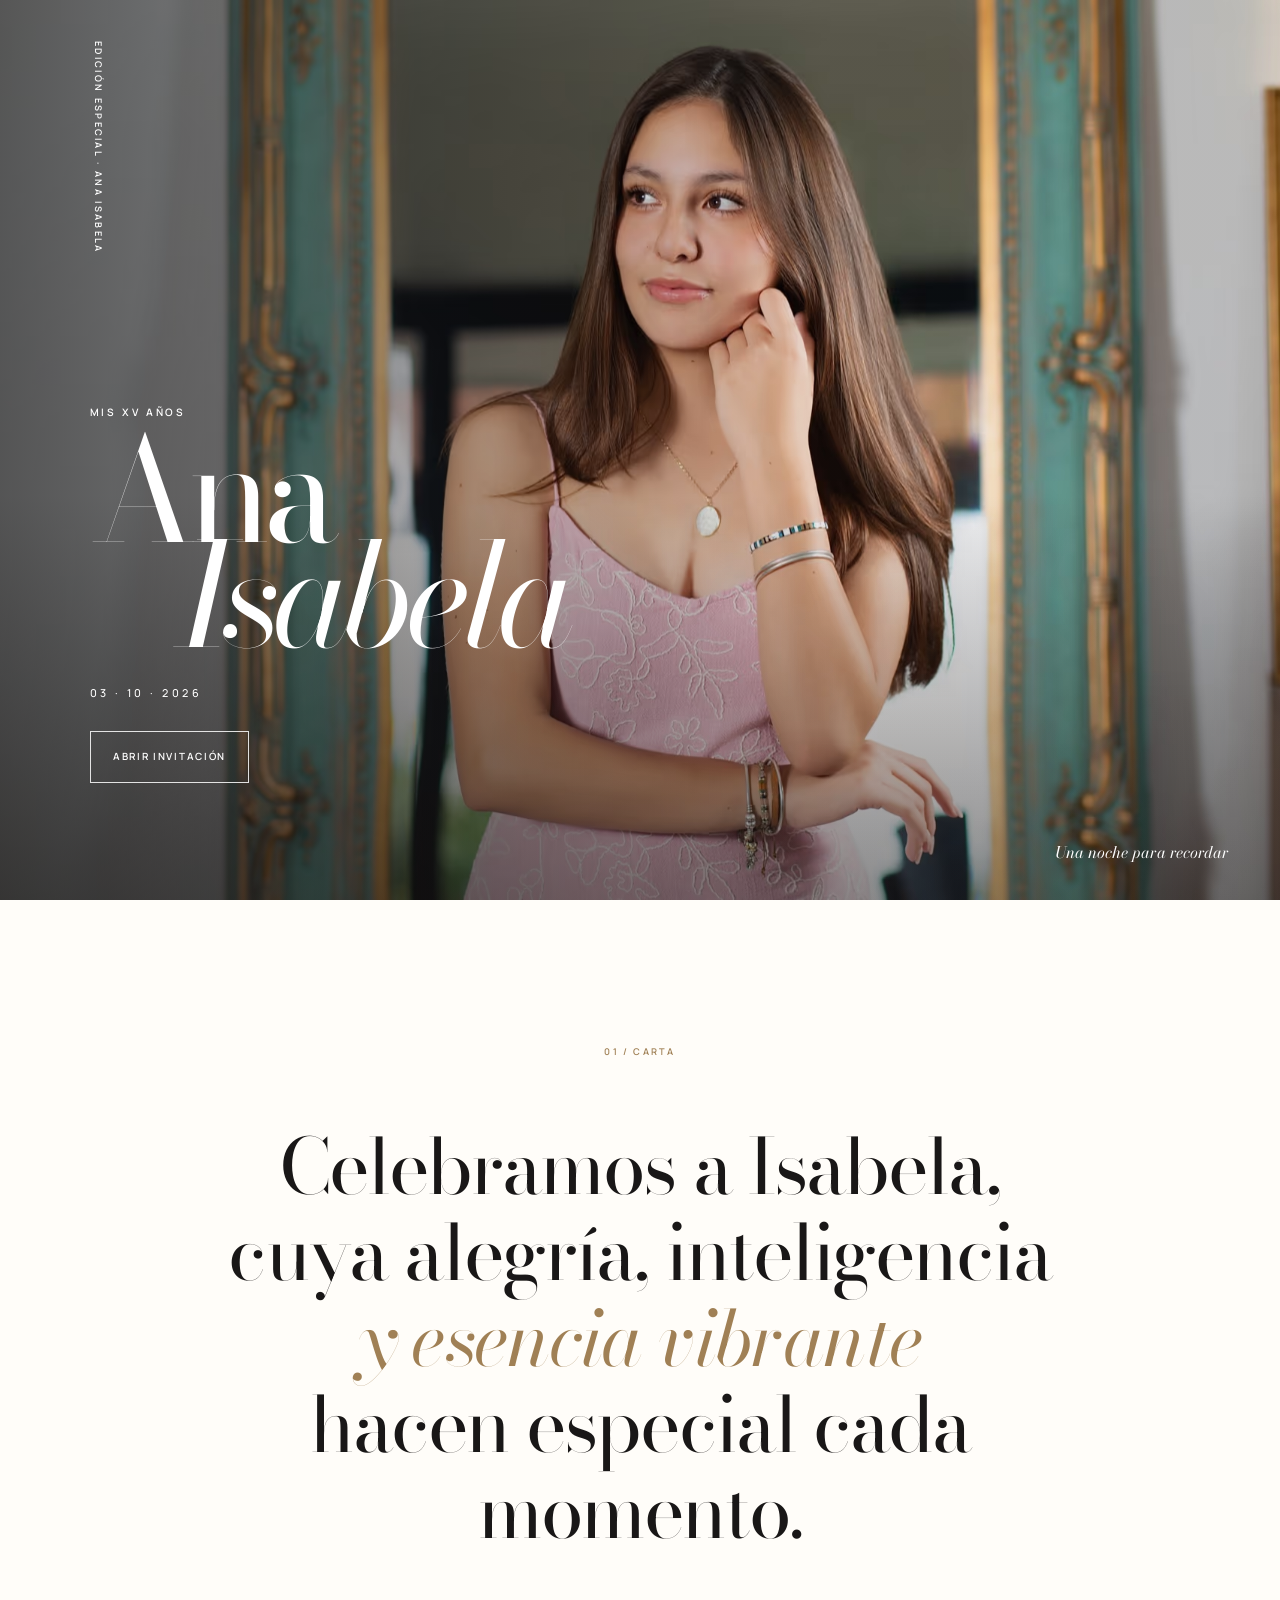
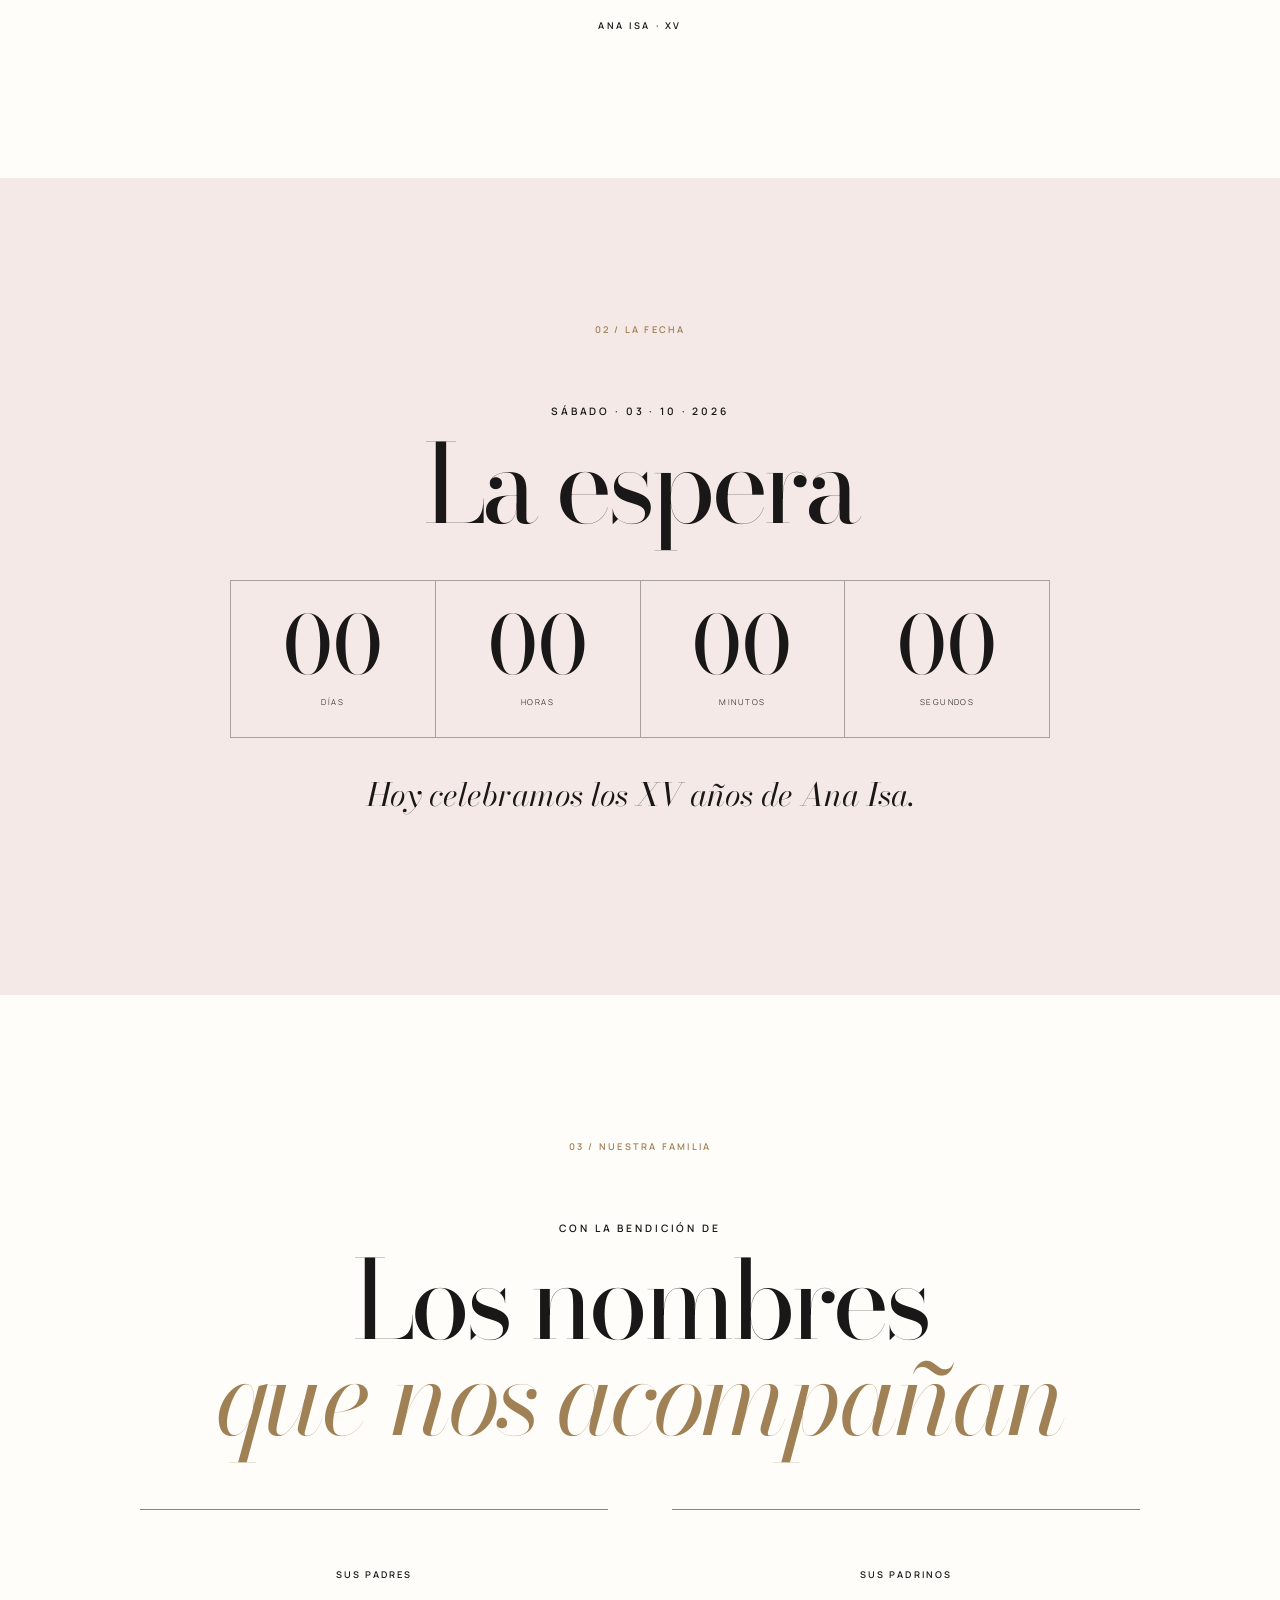
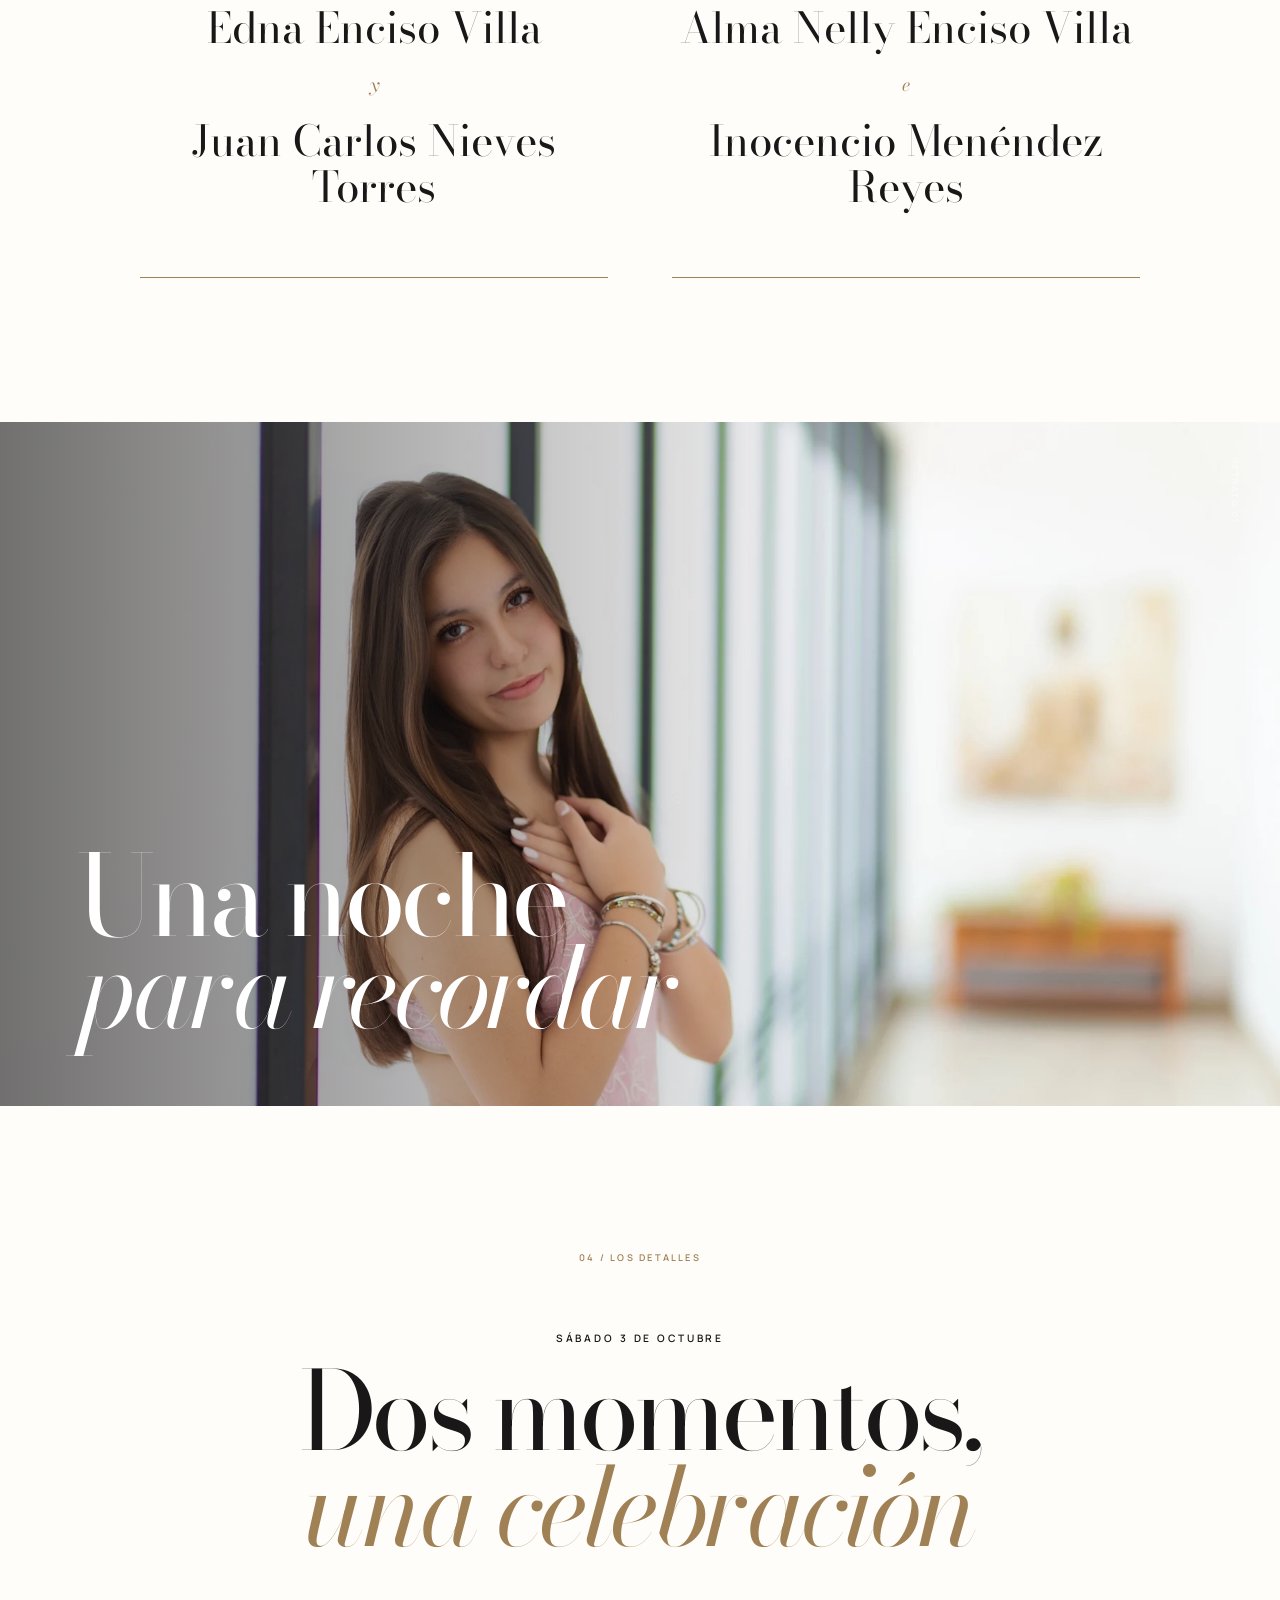
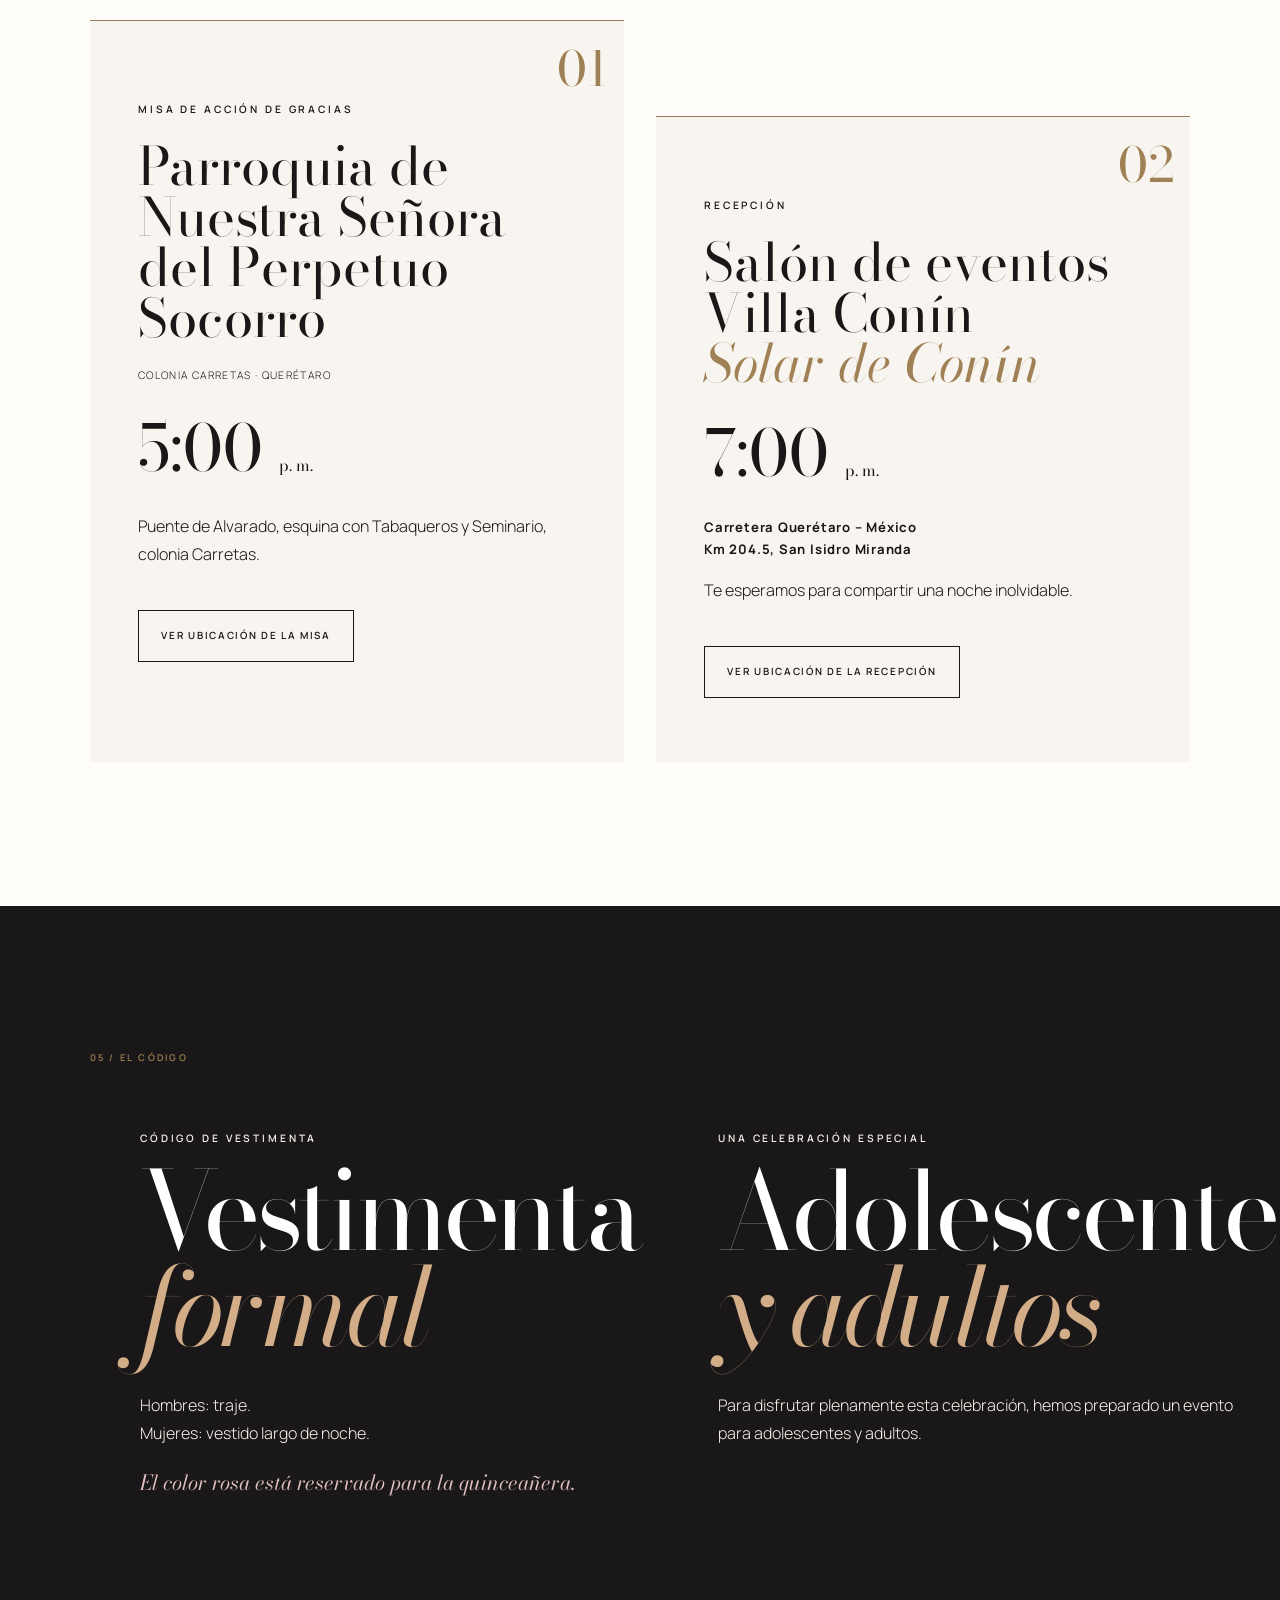
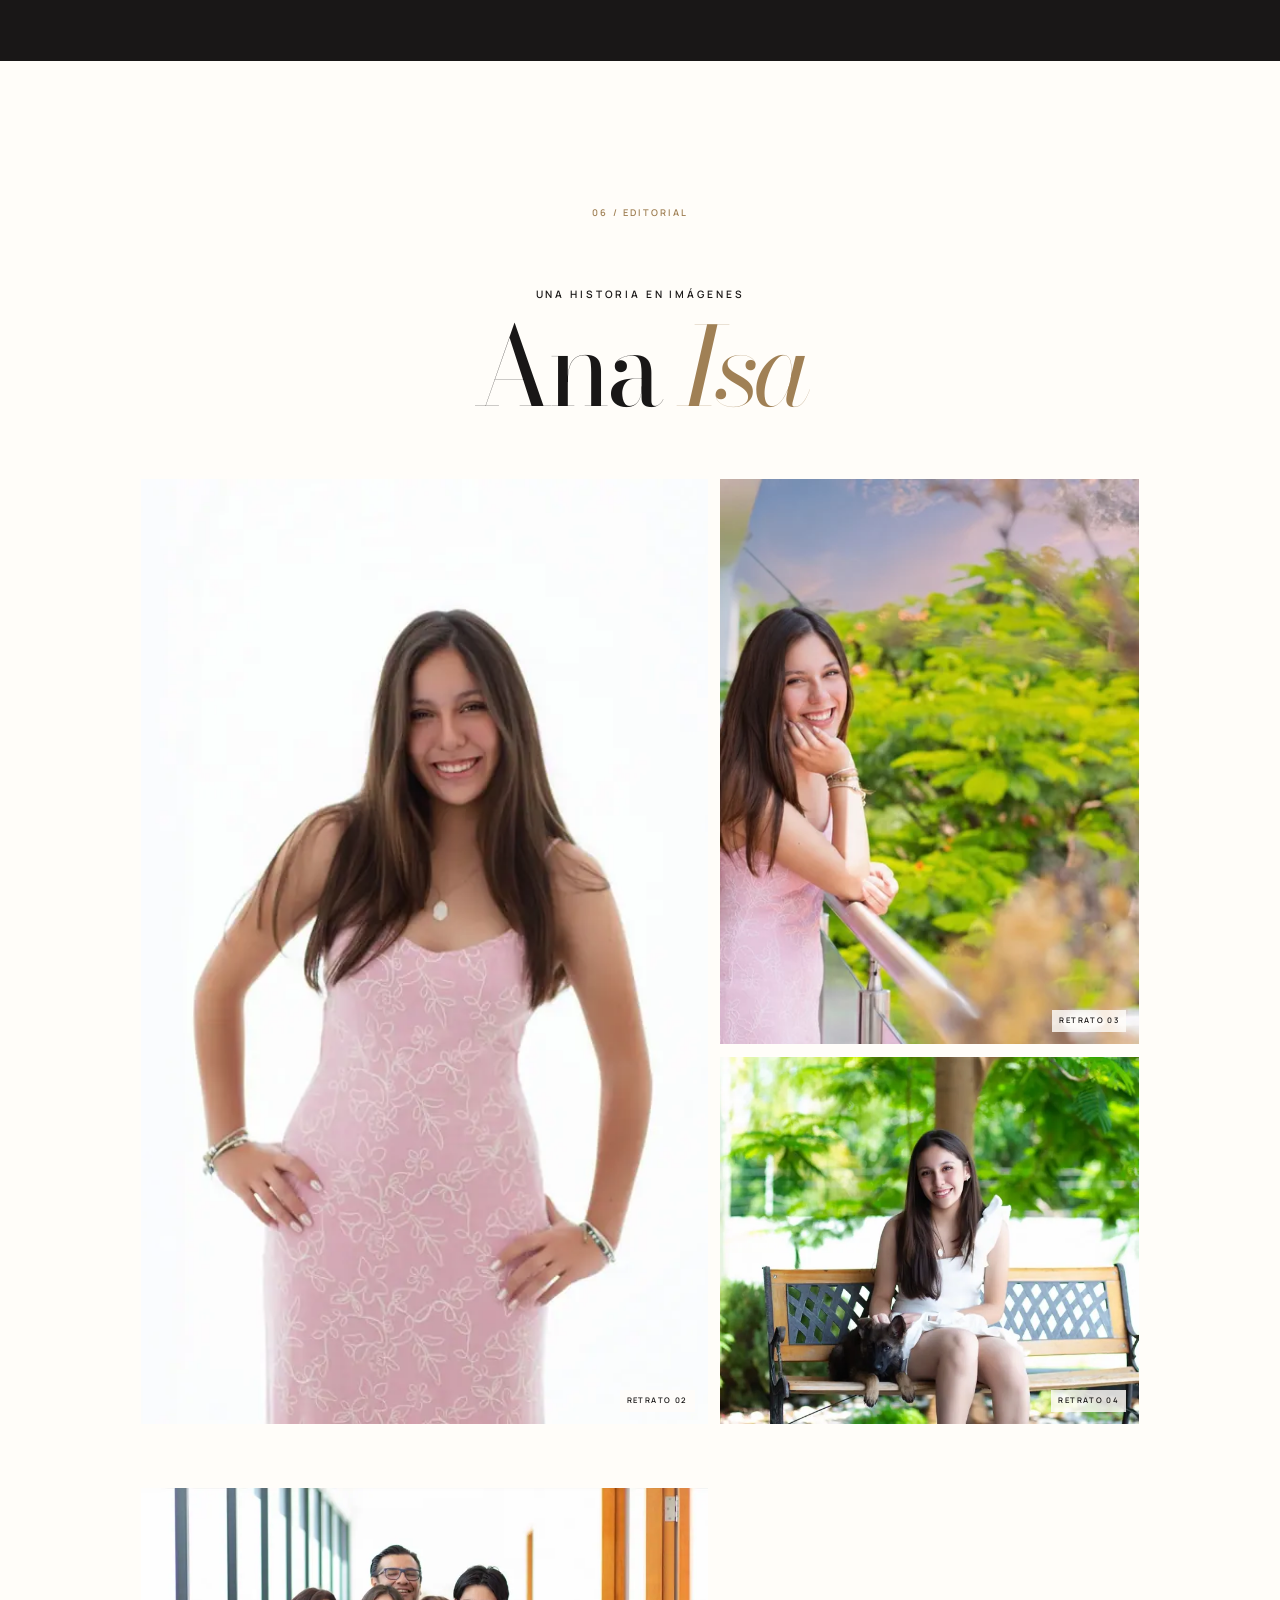
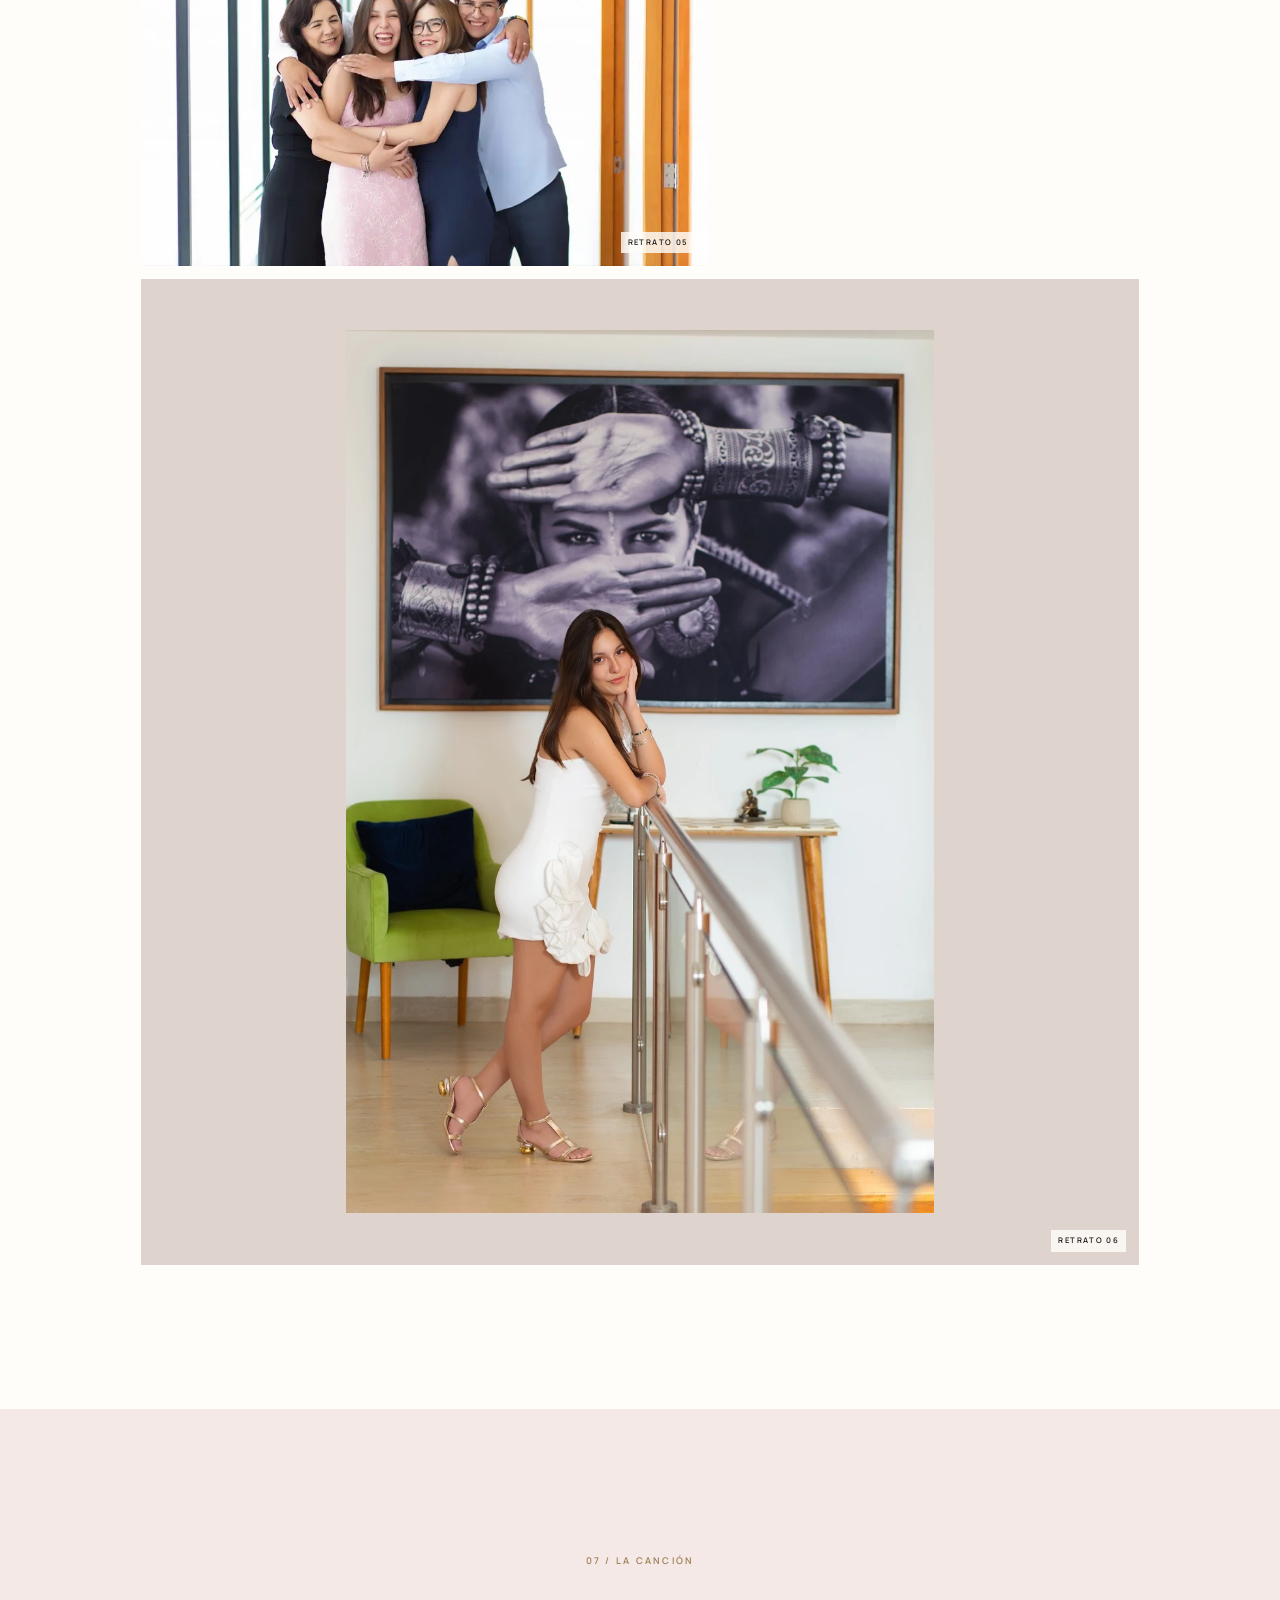
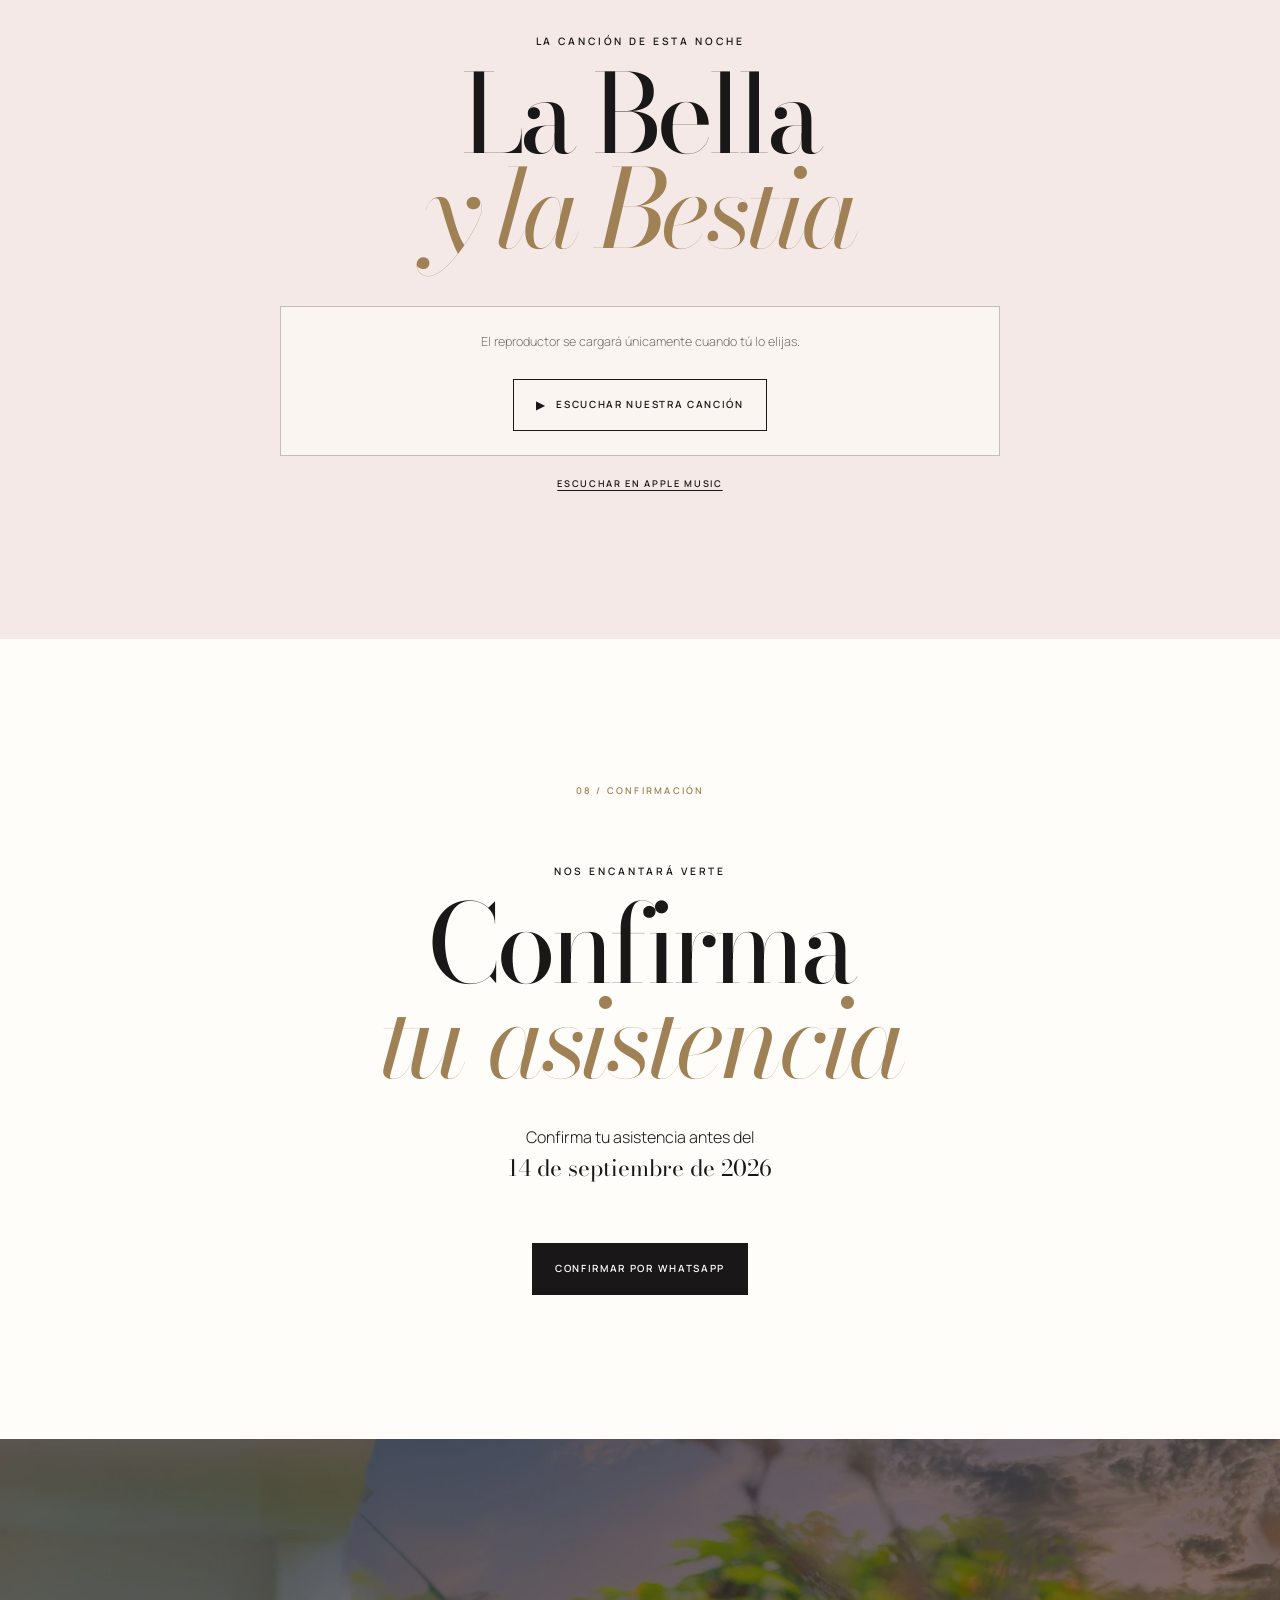
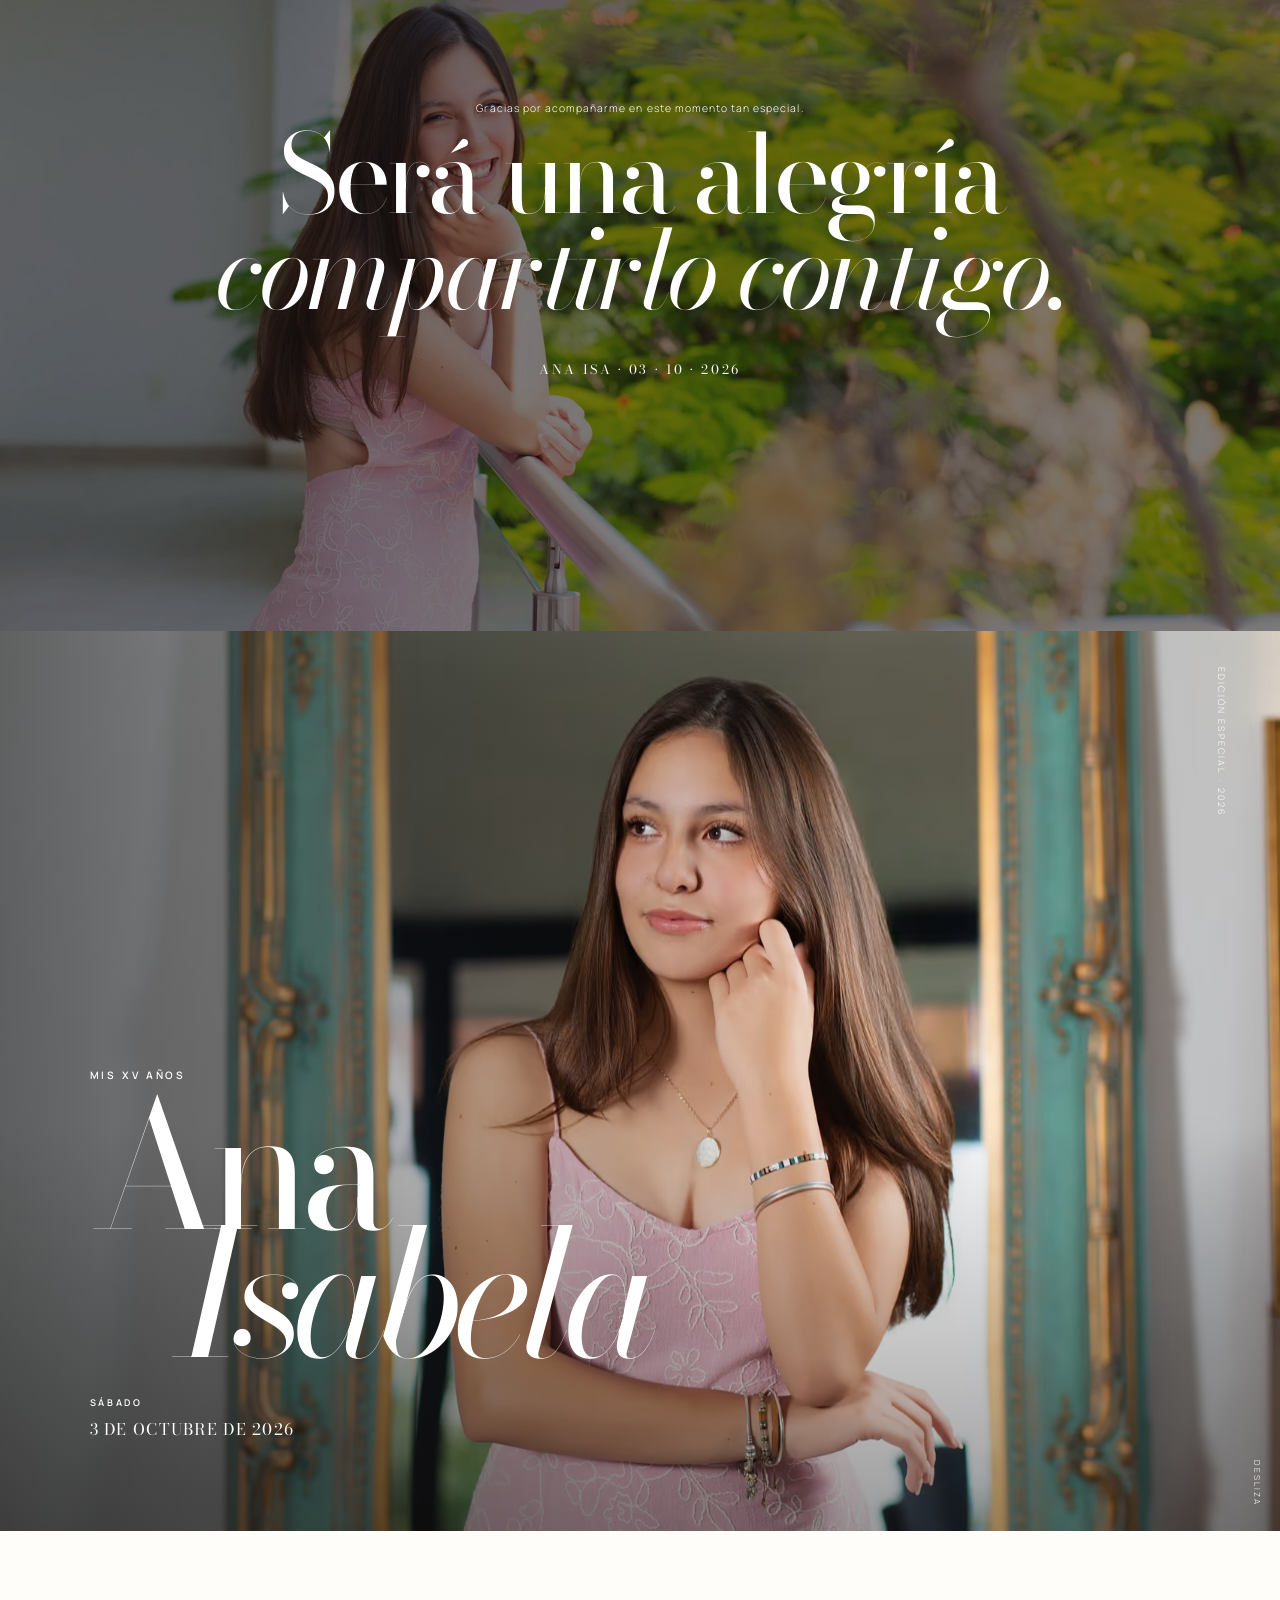
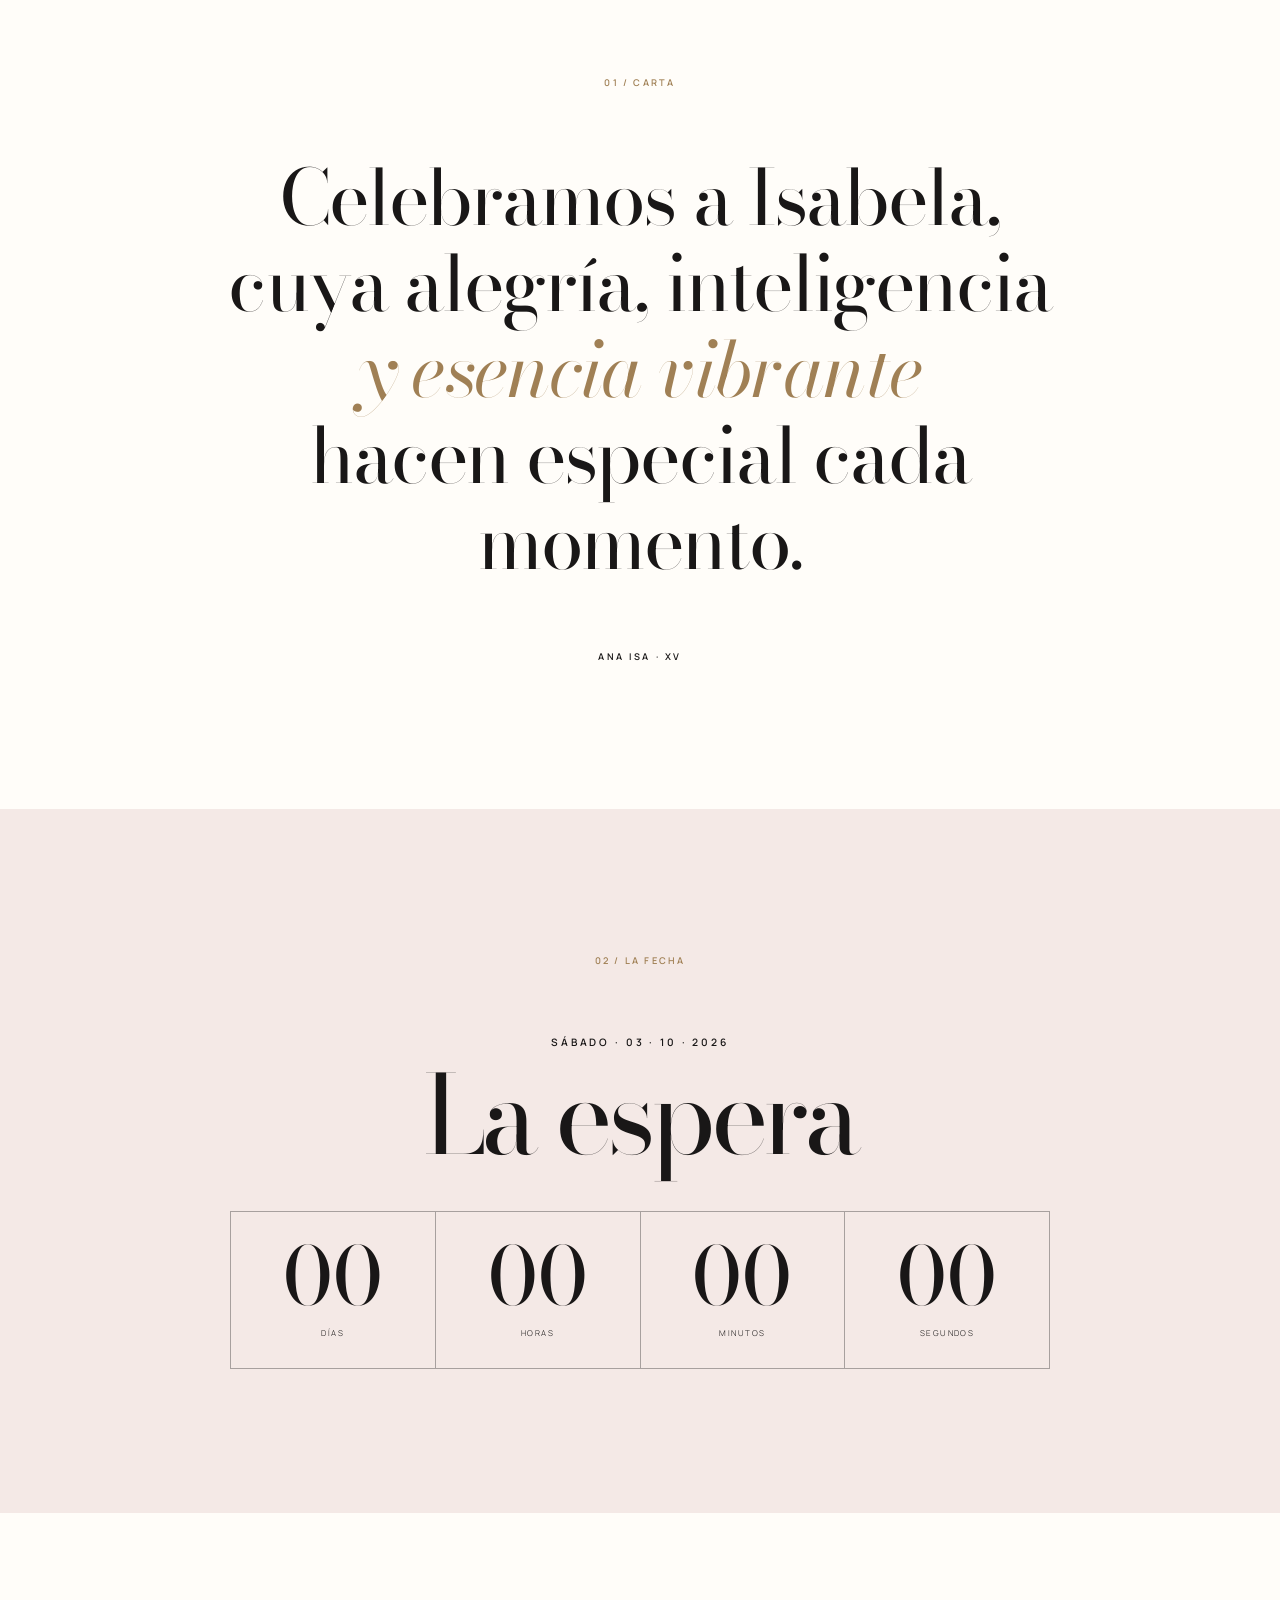
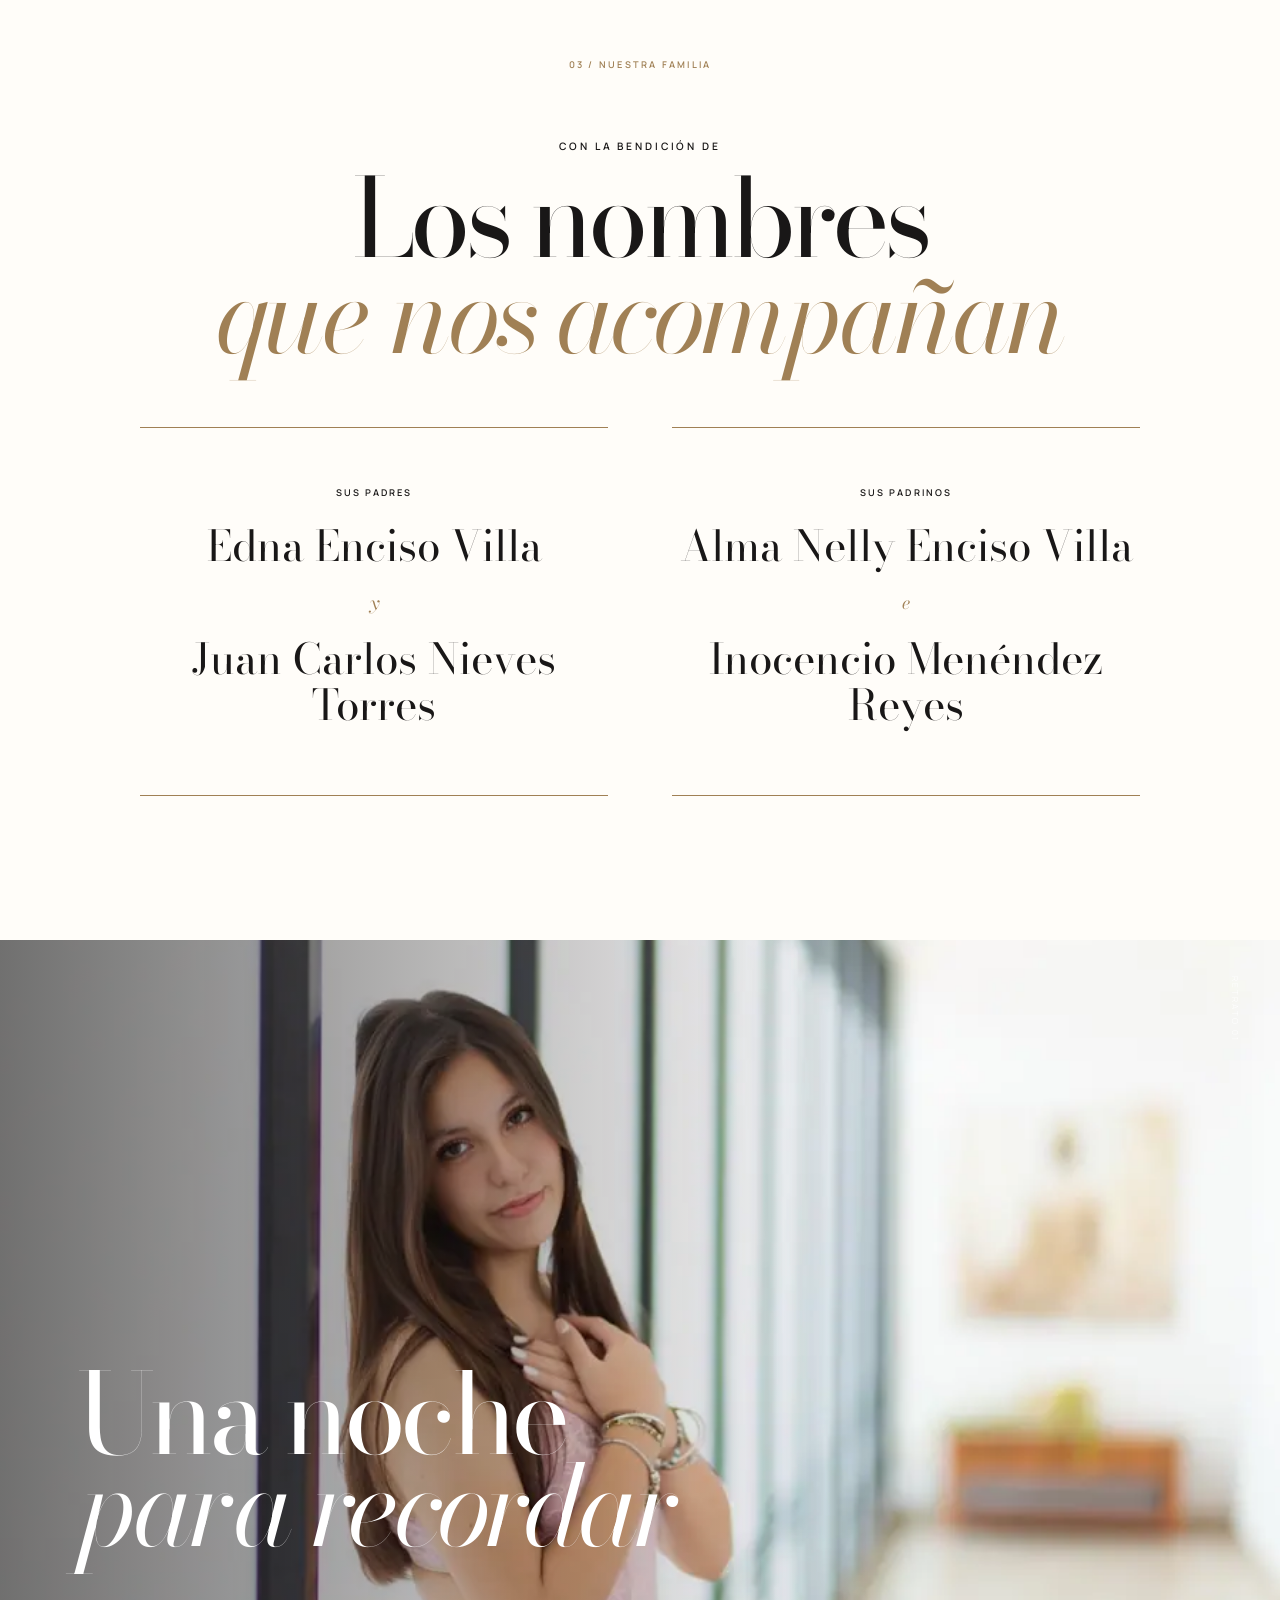
==== commit 6184a937: "Serve responsive high quality photos" ====
--- a/AnaIsa/index.html
+++ b/AnaIsa/index.html
@@ -102,8 +102,8 @@
 
     <section class="photo-spread reveal" aria-label="Retrato de Ana Isa">
       <picture>
-        <source type="image/webp" srcset="assets/images/ana-isabela-7422-900.webp 900w" sizes="100vw">
-        <img src="assets/images/ana-isabela-7422-900.jpg" width="900" height="600" alt="Ana Isa posa junto a un ventanal durante su sesión fotográfica" loading="lazy" decoding="async">
+        <source type="image/webp" srcset="assets/images/ana-isabela-7422-900.webp 900w, assets/images/ana-isabela-7422-1800.webp 1800w" sizes="100vw">
+        <img src="assets/images/ana-isabela-7422-900.jpg" srcset="assets/images/ana-isabela-7422-900.jpg 900w, assets/images/ana-isabela-7422-1800.jpg 1800w" sizes="100vw" width="900" height="600" alt="Ana Isa posa junto a un ventanal durante su sesión fotográfica" loading="lazy" decoding="async">
       </picture>
       <p>Una noche<br><em>para recordar</em></p>
       <span>Retrato 01</span>
@@ -157,11 +157,11 @@
       <p class="eyebrow">Una historia en imágenes</p>
       <h2 id="gallery-title">Ana <em>Isa</em></h2>
       <div class="gallery__grid">
-        <figure class="gallery__lead reveal"><picture><source type="image/webp" srcset="assets/images/ana-isabela-7426-900.webp"><img src="assets/images/ana-isabela-7426-900.jpg" width="600" height="900" alt="Retrato vertical de Ana Isa con vestido rosa" loading="lazy" decoding="async"></picture><figcaption>Retrato 02</figcaption></figure>
-<figure class="gallery__wide reveal"><picture><source type="image/webp" srcset="assets/images/ana-isabela-7445-retouched-900.webp"><img src="assets/images/ana-isabela-7445-retouched-900.jpg" width="900" height="600" alt="Ana Isa sonríe en una terraza" loading="lazy" decoding="async"></picture><figcaption>Retrato 03</figcaption></figure>
-        <figure class="gallery__small reveal"><picture><source type="image/webp" srcset="assets/images/ana-isabela-7585-900.webp"><img src="assets/images/ana-isabela-7585-900.jpg" width="900" height="600" alt="Ana Isa sentada en una banca junto a su mascota" loading="lazy" decoding="async"></picture><figcaption>Retrato 04</figcaption></figure>
-        <figure class="gallery__small gallery__small--lower reveal"><picture><source type="image/webp" srcset="assets/images/ana-isabela-7503-900.webp"><img src="assets/images/ana-isabela-7503-900.jpg" width="900" height="600" alt="Ana Isa acompañada de su familia" loading="lazy" decoding="async"></picture><figcaption>Retrato 05</figcaption></figure>
-        <figure class="gallery__six reveal"><picture><img src="assets/images/ana-isabela-7555-900.jpg" width="900" height="1350" alt="Ana Isa posa con vestido blanco junto a un barandal" loading="lazy" decoding="async"></picture><figcaption>Retrato 06</figcaption></figure>
+        <figure class="gallery__lead reveal"><picture><source type="image/webp" srcset="assets/images/ana-isabela-7426-900.webp 900w, assets/images/ana-isabela-7426-1400.webp 1400w" sizes="(min-width: 760px) 50vw, 100vw"><img src="assets/images/ana-isabela-7426-900.jpg" srcset="assets/images/ana-isabela-7426-900.jpg 900w, assets/images/ana-isabela-7426-1400.jpg 1400w" sizes="(min-width: 760px) 50vw, 100vw" width="600" height="900" alt="Retrato vertical de Ana Isa con vestido rosa" loading="lazy" decoding="async"></picture><figcaption>Retrato 02</figcaption></figure>
+<figure class="gallery__wide reveal"><picture><source type="image/webp" srcset="assets/images/ana-isabela-7445-retouched-900.webp 900w, assets/images/ana-isabela-7445-retouched-1536.webp 1536w" sizes="(min-width: 760px) 50vw, 100vw"><img src="assets/images/ana-isabela-7445-retouched-900.jpg" srcset="assets/images/ana-isabela-7445-retouched-900.jpg 900w, assets/images/ana-isabela-7445-retouched-1536.jpg 1536w" sizes="(min-width: 760px) 50vw, 100vw" width="900" height="600" alt="Ana Isa sonríe en una terraza" loading="lazy" decoding="async"></picture><figcaption>Retrato 03</figcaption></figure>
+        <figure class="gallery__small reveal"><picture><source type="image/webp" srcset="assets/images/ana-isabela-7585-900.webp 900w, assets/images/ana-isabela-7585-1800.webp 1800w" sizes="(min-width: 760px) 50vw, 100vw"><img src="assets/images/ana-isabela-7585-900.jpg" srcset="assets/images/ana-isabela-7585-900.jpg 900w, assets/images/ana-isabela-7585-1800.jpg 1800w" sizes="(min-width: 760px) 50vw, 100vw" width="900" height="600" alt="Ana Isa sentada en una banca junto a su mascota" loading="lazy" decoding="async"></picture><figcaption>Retrato 04</figcaption></figure>
+        <figure class="gallery__small gallery__small--lower reveal"><picture><source type="image/webp" srcset="assets/images/ana-isabela-7503-900.webp 900w, assets/images/ana-isabela-7503-1800.webp 1800w" sizes="(min-width: 760px) 50vw, 100vw"><img src="assets/images/ana-isabela-7503-900.jpg" srcset="assets/images/ana-isabela-7503-900.jpg 900w, assets/images/ana-isabela-7503-1800.jpg 1800w" sizes="(min-width: 760px) 50vw, 100vw" width="900" height="600" alt="Ana Isa acompañada de su familia" loading="lazy" decoding="async"></picture><figcaption>Retrato 05</figcaption></figure>
+        <figure class="gallery__six reveal"><picture><source type="image/webp" srcset="assets/images/ana-isabela-7555-900.webp 900w, assets/images/ana-isabela-7555-1800.webp 1800w" sizes="(min-width: 760px) 68vw, 100vw"><img src="assets/images/ana-isabela-7555-900.jpg" srcset="assets/images/ana-isabela-7555-900.jpg 900w, assets/images/ana-isabela-7555-1800.jpg 1800w" sizes="(min-width: 760px) 68vw, 100vw" width="900" height="1350" alt="Ana Isa posa con vestido blanco junto a un barandal" loading="lazy" decoding="async"></picture><figcaption>Retrato 06</figcaption></figure>
       </div>
     </section>
 
@@ -177,6 +177,212 @@
     </section>
 
     <section class="rsvp section" aria-labelledby="rsvp-title">
+      <p class="section-number">08 / Confirmación</p>          
+      
+      
+      <p class="eyebrow">Nos encantará verte</p>
+      <h2 id="rsvp-title">Confirma<br><em>tu asistencia</em></h2>
+      <div class="guest-message" id="guest-message" hidden>
+        <p>Invitación para</p><strong data-guest-name></strong><span data-guest-seats></span>
+      </div>
+      <p class="rsvp__deadline">Confirma tu asistencia antes del<br><strong>14 de septiembre de 2026</strong></p>
+      <a class="button button--dark" id="whatsapp-link" href="https://wa.me/524421864483?text=Hola%2C%20deseo%20confirmar%20mi%20asistencia%20a%20los%20XV%20a%C3%B1os%20de%20Ana%20Isa.%20Mi%20nombre%20es%20______%20y%20asistir%C3%A1n%20______%20personas." target="_blank" rel="noopener noreferrer">Confirmar por WhatsApp</a>
+    </section>
+
+    <footer class="closing">
+      <picture class="closing__media"><source type="image/webp" srcset="assets/images/ana-isabela-7445-900.webp 900w, assets/images/ana-isabela-7445-1800.webp 1800w" sizes="100vw"><img src="assets/images/ana-isabela-7445-900.jpg" srcset="assets/images/ana-isabela-7445-900.jpg 900w, assets/images/ana-isabela-7445-1800.jpg 1800w" sizes="100vw" width="900" height="600" alt="Ana Isa sonríe durante su sesión fotográfica" loading="lazy" decoding="async"></picture>
+      <div class="closing__shade"></div>
+      <div class="closing__content reveal">
+        <p>Gracias por acompañarme en este momento tan especial.</p>
+        <h2>Será una alegría<br><em>compartirlo contigo.</em></h2>
+        <span>Ana Isa · 03 · 10 · 2026</span>
+      </div>
+    </footer>
+  </main>
+
+    <script src="guest.js?v=20260720-mobile" defer></script>
+    <script src="script.js?v=20260720-mobile" defer></script>
+</body>
+</html>
+<!doctype html>
+<html lang="es-MX" class="no-js">
+<head>
+  <meta charset="utf-8">
+  <meta name="viewport" content="width=device-width, initial-scale=1">
+  <meta name="theme-color" content="#f7f1ed">
+  <meta name="description" content="Acompáñanos a celebrar los XV años de Ana Isabela el 3 de octubre de 2026.">
+  <meta property="og:type" content="website">
+  <meta property="og:locale" content="es_MX">
+  <meta property="og:title" content="Mis XV años · Ana Isabela">
+  <meta property="og:description" content="Acompáñanos a celebrar los XV años de Ana Isabela el 3 de octubre de 2026.">
+  <meta property="og:url" content="https://juancarlosnieves.mx/AnaIsa/">
+  <meta property="og:image" content="https://juancarlosnieves.mx/AnaIsa/assets/images/ana-isabela-7380-1800.jpg">
+  <meta name="twitter:card" content="summary_large_image">
+  <meta name="twitter:title" content="Mis XV años · Ana Isabela">
+  <meta name="twitter:description" content="Acompáñanos a celebrar los XV años de Ana Isabela el 3 de octubre de 2026.">
+  <meta name="twitter:image" content="https://juancarlosnieves.mx/AnaIsa/assets/images/ana-isabela-7380-1800.jpg">
+  <link rel="canonical" href="https://juancarlosnieves.mx/AnaIsa/">
+  <title>Mis XV años · Ana Isabela</title>
+  <link rel="preconnect" href="https://fonts.googleapis.com">
+  <link rel="preconnect" href="https://fonts.gstatic.com" crossorigin>
+  <link rel="preload" as="style" href="https://fonts.googleapis.com/css2?family=Bodoni+Moda:ital,opsz,wght@0,6..96,400;1,6..96,400&family=Manrope:wght@300;600&display=swap" onload="this.onload=null;this.rel='stylesheet'">
+  <noscript><link rel="stylesheet" href="https://fonts.googleapis.com/css2?family=Bodoni+Moda:ital,opsz,wght@0,6..96,400;1,6..96,400&family=Manrope:wght@300;600&display=swap"></noscript>
+  <link rel="preload" as="image" href="assets/images/ana-isabela-7380-900.webp" imagesrcset="assets/images/ana-isabela-7380-900.webp 900w, assets/images/ana-isabela-7380-1800.webp 1800w" imagesizes="100vw" type="image/webp">
+  <link rel="stylesheet" href="styles.css?v=20260720-mobile">
+  <script type="application/ld+json">
+  {"@context":"https://schema.org","@type":"Event","name":"XV años de Ana Isabela","startDate":"2026-10-03T17:00:00-06:00","endDate":"2026-10-03T23:59:00-06:00","eventStatus":"https://schema.org/EventScheduled","eventAttendanceMode":"https://schema.org/OfflineEventAttendanceMode","location":[{"@type":"Place","name":"Parroquia de Nuestra Señora del Perpetuo Socorro","address":"Puente de Alvarado esquina con Tabaqueros y Seminario, colonia Carretas, Querétaro"},{"@type":"Place","name":"Salón de eventos Villa Conín · Solar de Conín","address":"Carretera Querétaro – México, Km 204.5, San Isidro Miranda, Querétaro"}],"image":"https://juancarlosnieves.mx/AnaIsa/assets/images/ana-isabela-7380-1800.jpg","description":"Celebración de los XV años de Ana Isabela Nieves Enciso."}
+  </script>
+</head>
+<body>
+  <a class="skip-link" href="#contenido">Ir al contenido</a>
+
+  <section class="opening" id="opening" aria-labelledby="opening-title">
+    <picture class="opening__media" aria-hidden="true">
+      <source type="image/avif" srcset="assets/images/ana-isabela-7380-900.avif 900w, assets/images/ana-isabela-7380-1800.avif 1800w" sizes="100vw">
+      <source type="image/webp" srcset="assets/images/ana-isabela-7380-900.webp 900w, assets/images/ana-isabela-7380-1800.webp 1800w" sizes="100vw">
+      <img src="assets/images/ana-isabela-7380-900.jpg" width="900" height="600" alt="" fetchpriority="high" decoding="async">
+    </picture>
+    <div class="opening__veil"></div>
+    <div class="opening__edition">Edición especial · Ana Isabela</div>
+    <div class="opening__content">
+      <p class="eyebrow">Mis XV años</p>
+      <h1 id="opening-title">Ana <em>Isabela</em></h1>
+      <p class="opening__date">03 · 10 · 2026</p>
+      <button class="button button--light" id="open-invitation" type="button">Abrir invitación</button>
+    </div>
+    <p class="opening__caption">Una noche para recordar</p>
+  </section>
+
+  <main id="contenido">
+    <header class="hero" aria-labelledby="hero-title">
+      <picture class="hero__media">
+        <source type="image/avif" srcset="assets/images/ana-isabela-7380-900.avif 900w, assets/images/ana-isabela-7380-1800.avif 1800w" sizes="100vw">
+        <source type="image/webp" srcset="assets/images/ana-isabela-7380-900.webp 900w, assets/images/ana-isabela-7380-1800.webp 1800w" sizes="100vw">
+        <img src="assets/images/ana-isabela-7380-900.jpg" width="900" height="600" alt="Retrato editorial de Ana Isabela con vestido rosa frente a un espejo" fetchpriority="high" decoding="async">
+      </picture>
+      <div class="hero__shade"></div>
+      <p class="hero__edition">Edición especial · 2026</p>
+      <div class="hero__content">
+        <p class="eyebrow">Mis XV años</p>
+        <h2 id="hero-title">Ana <em>Isabela</em></h2>
+        <p class="hero__date"><span>Sábado</span> 3 de octubre de 2026</p>
+      </div>
+      <span class="hero__scroll" aria-hidden="true">Desliza</span>
+    </header>
+
+    <section class="letter section reveal" aria-labelledby="letter-title">
+      <p class="section-number">01 / Carta</p>
+      <h2 id="letter-title" class="visually-hidden">Presentación</h2>
+      <p class="quote">Celebramos a Isabela,<br>cuya alegría, inteligencia<br><em>y esencia vibrante</em><br>hacen especial cada momento.</p>
+      <p class="letter__signature">Ana Isa · XV</p>
+    </section>
+
+    <section class="countdown section section--blush" aria-labelledby="countdown-title">
+      <p class="section-number">02 / La fecha</p>
+      <p class="eyebrow">Sábado · 03 · 10 · 2026</p>
+      <h2 id="countdown-title">La espera</h2>
+      <div class="countdown__grid" id="countdown" role="timer" aria-live="polite">
+        <div><strong data-days>00</strong><span>Días</span></div>
+        <div><strong data-hours>00</strong><span>Horas</span></div>
+        <div><strong data-minutes>00</strong><span>Minutos</span></div>
+        <div><strong data-seconds>00</strong><span>Segundos</span></div>
+      </div>
+      <p class="countdown__finished" id="countdown-finished" hidden>Hoy celebramos los XV años de Ana Isa.</p>
+    </section>
+
+    <section class="family section reveal" aria-labelledby="family-title">
+      <p class="section-number">03 / Nuestra familia</p>
+      <p class="eyebrow">Con la bendición de</p>
+      <h2 id="family-title">Los nombres<br><em>que nos acompañan</em></h2>
+      <div class="family__grid">
+        <article>
+          <span>Sus padres</span>
+          <h3>Edna Enciso Villa</h3><i aria-hidden="true">y</i><h3>Juan Carlos Nieves Torres</h3>
+        </article>
+        <article>
+          <span>Sus padrinos</span>
+          <h3>Alma Nelly Enciso Villa</h3><i aria-hidden="true">e</i><h3>Inocencio Menéndez Reyes</h3>
+        </article>
+      </div>
+    </section>
+
+    <section class="photo-spread reveal" aria-label="Retrato de Ana Isa">
+      <picture>
+        <source type="image/webp" srcset="assets/images/ana-isabela-7422-900.webp 900w" sizes="100vw">
+        <img src="assets/images/ana-isabela-7422-900.jpg" width="900" height="600" alt="Ana Isa posa junto a un ventanal durante su sesión fotográfica" loading="lazy" decoding="async">
+      </picture>
+      <p>Una noche<br><em>para recordar</em></p>
+      <span>Retrato 01</span>
+    </section>
+
+    <section class="events section" aria-labelledby="events-title">
+      <p class="section-number">04 / Los detalles</p>
+      <p class="eyebrow">Sábado 3 de octubre</p>
+      <h2 id="events-title">Dos momentos,<br><em>una celebración</em></h2>
+      <div class="events__grid">
+        <article class="event-card reveal">
+          <span class="event-card__number">01</span>
+          <p class="eyebrow">Misa de acción de gracias</p>
+          <h3>Parroquia de Nuestra Señora del Perpetuo Socorro</h3>
+          <p class="event-card__place">Colonia Carretas · Querétaro</p>
+          <p class="event-card__time">5:00 <small>p. m.</small></p>
+          <p>Puente de Alvarado, esquina con Tabaqueros y Seminario, colonia Carretas.</p>
+          <a class="button" href="https://maps.app.goo.gl/yqNTZgW9uhAusq35A" target="_blank" rel="noopener noreferrer">Ver ubicación de la misa</a>
+        </article>
+        <article class="event-card event-card--offset reveal">
+          <span class="event-card__number">02</span>
+          <p class="eyebrow">Recepción</p>
+          <h3>Salón de eventos<br>Villa Conín<br><em>Solar de Conín</em></h3>
+          <p class="event-card__time">7:00 <small>p. m.</small></p>
+          <p class="event-card__address"><strong>Carretera Querétaro – México</strong><br><strong>Km 204.5, San Isidro Miranda</strong></p>
+          <p>Te esperamos para compartir una noche inolvidable.</p>
+          <a class="button" href="https://maps.app.goo.gl/fpPS3DihsY5NpiEg8" target="_blank" rel="noopener noreferrer">Ver ubicación de la recepción</a>
+        </article>
+      </div>
+    </section>
+
+    <section class="notes section section--ink" aria-label="Indicaciones">
+      <p class="section-number">05 / El código</p>
+      <div class="notes__grid">
+        <article class="reveal">
+          <p class="eyebrow">Código de vestimenta</p>
+          <h2>Vestimenta<br><em>formal</em></h2>
+          <p>Hombres: traje.<br>Mujeres: vestido largo de noche.</p>
+          <p class="notes__accent">El color rosa está reservado para la quinceañera.</p>
+        </article>
+        <article class="reveal">
+          <p class="eyebrow">Una celebración especial</p>
+          <h2>Adolescentes<br><em>y adultos</em></h2>
+          <p>Para disfrutar plenamente esta celebración, hemos preparado un evento para adolescentes y adultos.</p>
+        </article>
+      </div>
+    </section>
+
+    <section class="gallery section" aria-labelledby="gallery-title">
+      <p class="section-number">06 / Editorial</p>
+      <p class="eyebrow">Una historia en imágenes</p>
+      <h2 id="gallery-title">Ana <em>Isa</em></h2>
+      <div class="gallery__grid">
+        <figure class="gallery__lead reveal"><picture><source type="image/webp" srcset="assets/images/ana-isabela-7426-900.webp"><img src="assets/images/ana-isabela-7426-900.jpg" width="600" height="900" alt="Retrato vertical de Ana Isa con vestido rosa" loading="lazy" decoding="async"></picture><figcaption>Retrato 02</figcaption></figure>
+<figure class="gallery__wide reveal"><picture><source type="image/webp" srcset="assets/images/ana-isabela-7445-retouched-900.webp"><img src="assets/images/ana-isabela-7445-retouched-900.jpg" width="900" height="600" alt="Ana Isa sonríe en una terraza" loading="lazy" decoding="async"></picture><figcaption>Retrato 03</figcaption></figure>
+        <figure class="gallery__small reveal"><picture><source type="image/webp" srcset="assets/images/ana-isabela-7585-900.webp"><img src="assets/images/ana-isabela-7585-900.jpg" width="900" height="600" alt="Ana Isa sentada en una banca junto a su mascota" loading="lazy" decoding="async"></picture><figcaption>Retrato 04</figcaption></figure>
+        <figure class="gallery__small gallery__small--lower reveal"><picture><source type="image/webp" srcset="assets/images/ana-isabela-7503-900.webp"><img src="assets/images/ana-isabela-7503-900.jpg" width="900" height="600" alt="Ana Isa acompañada de su familia" loading="lazy" decoding="async"></picture><figcaption>Retrato 05</figcaption></figure>
+        <figure class="gallery__six reveal"><picture><img src="assets/images/ana-isabela-7555-900.jpg" width="900" height="1350" alt="Ana Isa posa con vestido blanco junto a un barandal" loading="lazy" decoding="async"></picture><figcaption>Retrato 06</figcaption></figure>
+      </div>
+    </section>
+
+    <section class="music section section--blush" aria-labelledby="music-title">
+      <p class="section-number">07 / La canción</p>
+      <p class="eyebrow">La canción de esta noche</p>
+      <h2 id="music-title">La Bella<br><em>y la Bestia</em></h2>
+      <div class="music__player reveal" id="music-player">
+        <p>El reproductor se cargará únicamente cuando tú lo elijas.</p>
+        <button class="button button--play" id="load-music" type="button"><span aria-hidden="true">▶</span> Escuchar nuestra canción</button>
+      </div>
+      <a class="music__fallback" href="https://music.apple.com/mx/album/la-bella-y-la-bestia/1444045745?i=1444046551" target="_blank" rel="noopener noreferrer">Escuchar en Apple Music</a>
+    </section>
+
+    <section class="rsvp section" aria-labelledby="rsvp-title">
       <p class="section-number">08 / Confirmación</p>
       <p class="eyebrow">Nos encantará verte</p>
       <h2 id="rsvp-title">Confirma<br><em>tu asistencia</em></h2>
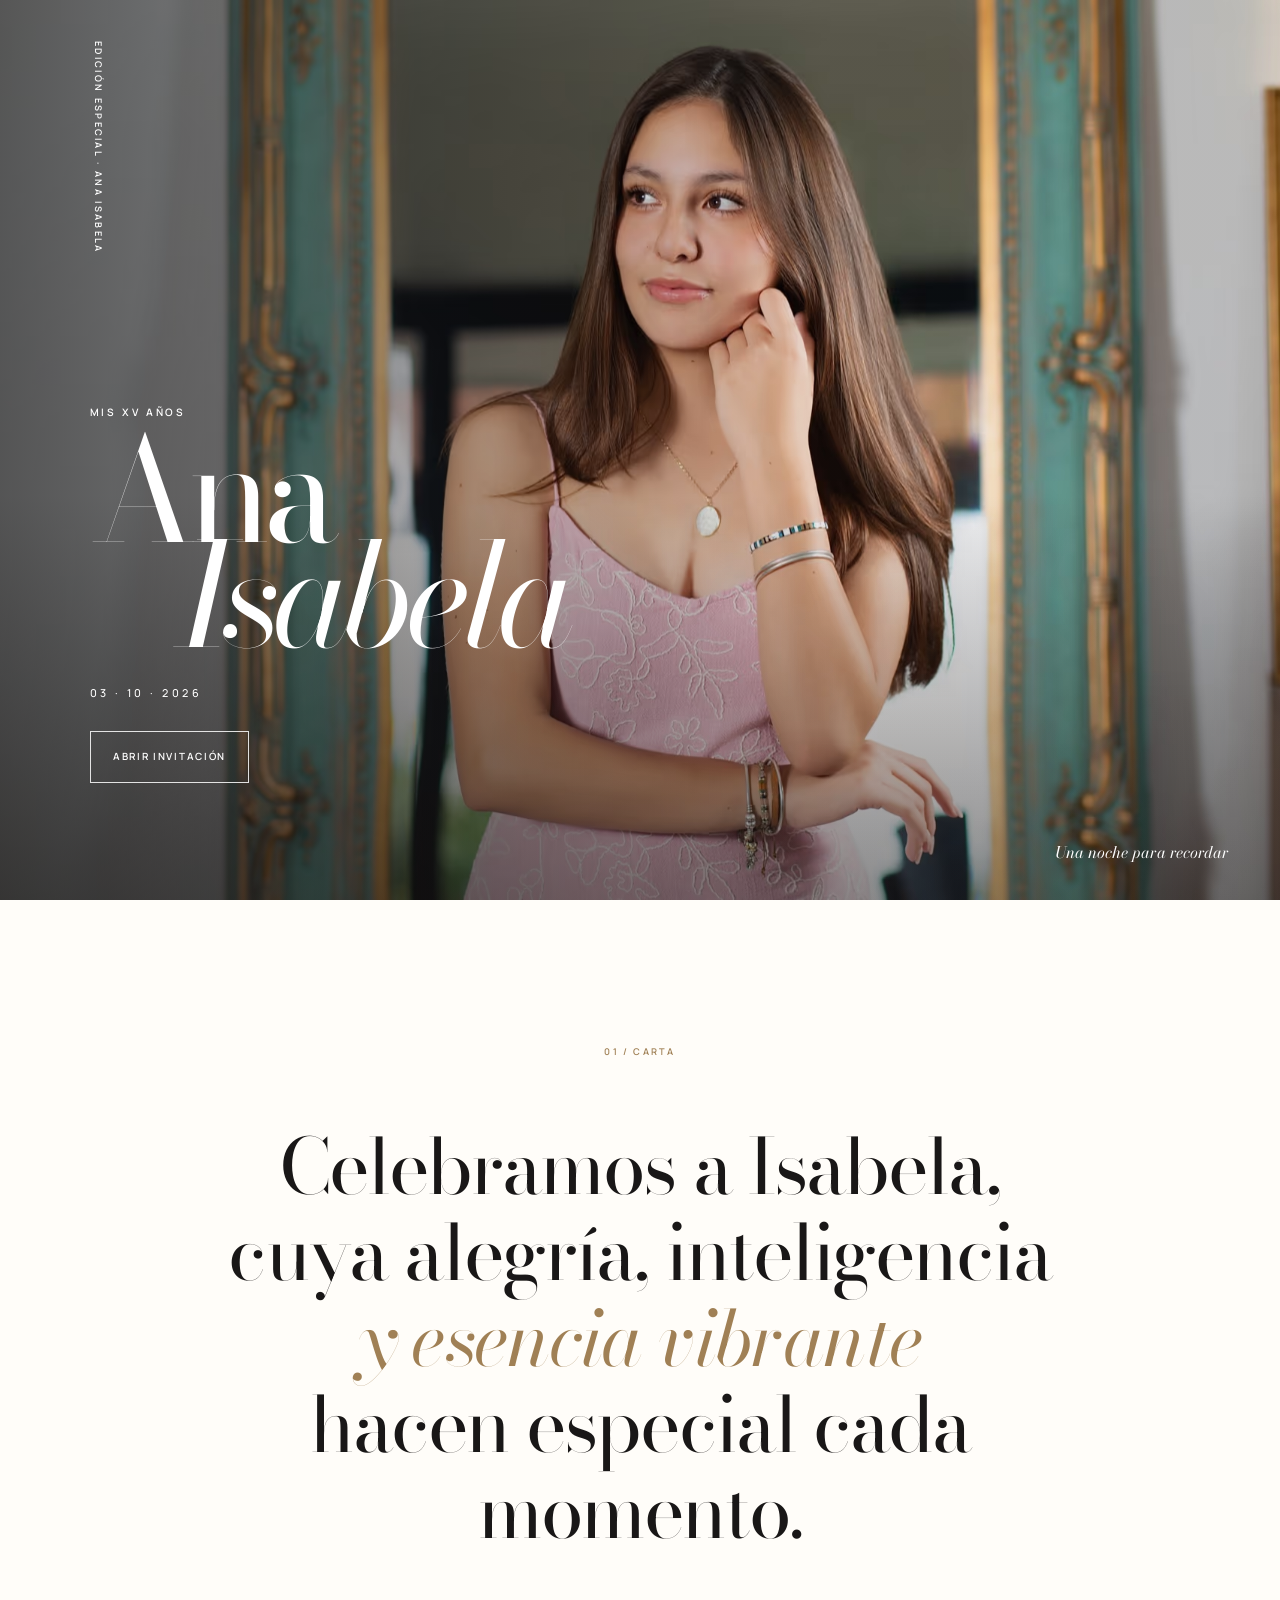
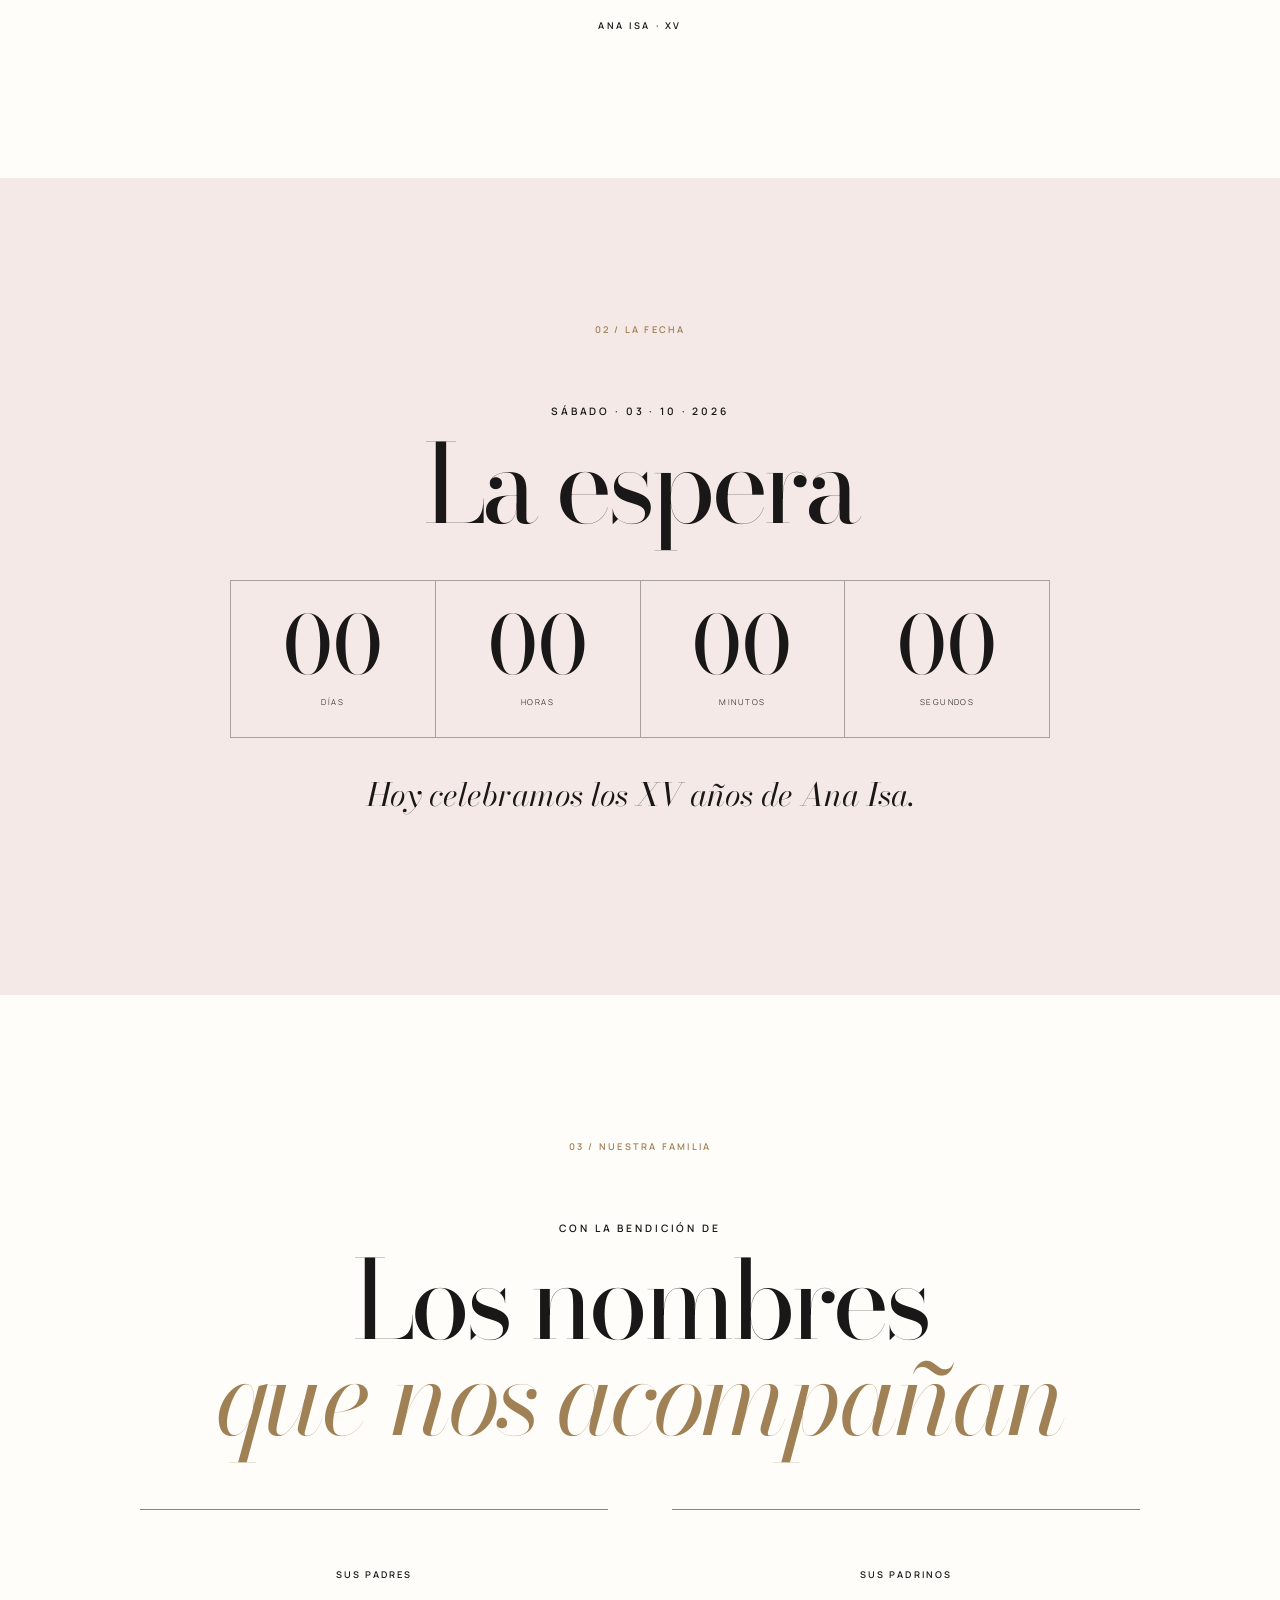
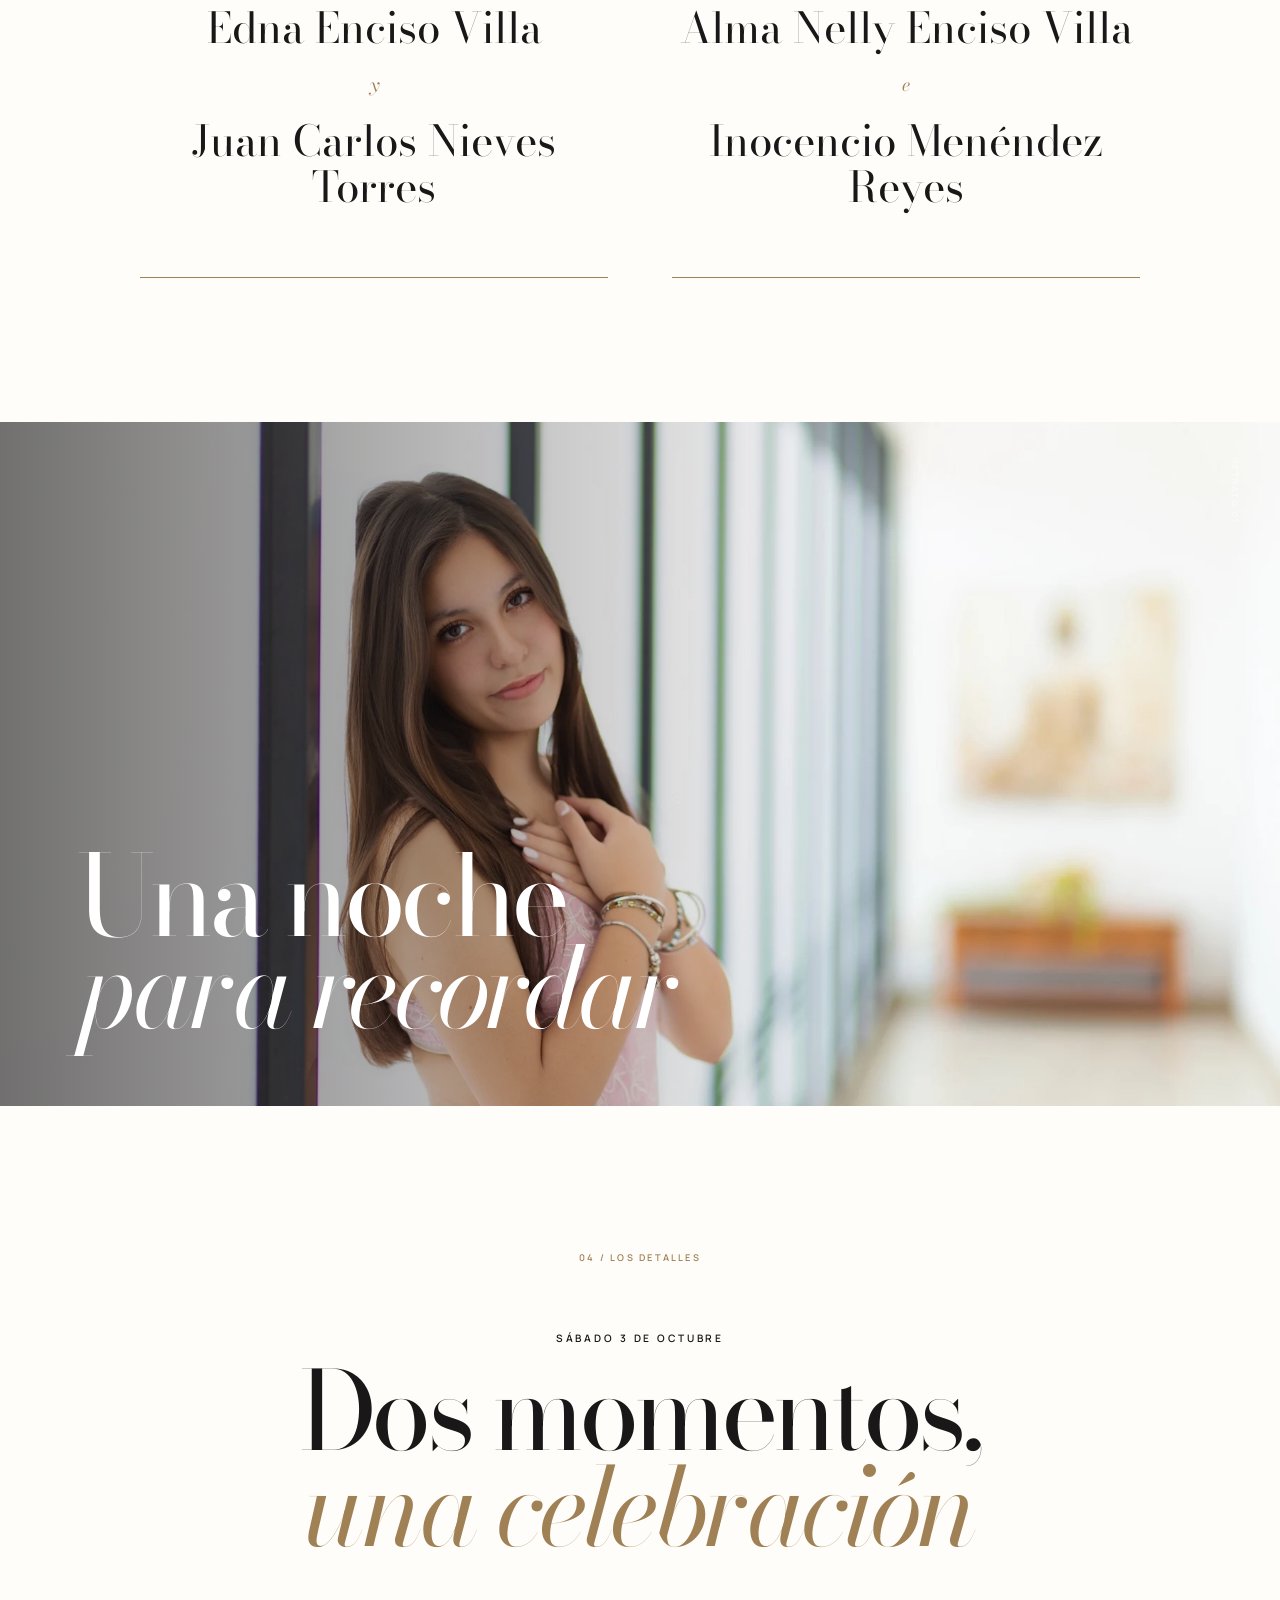
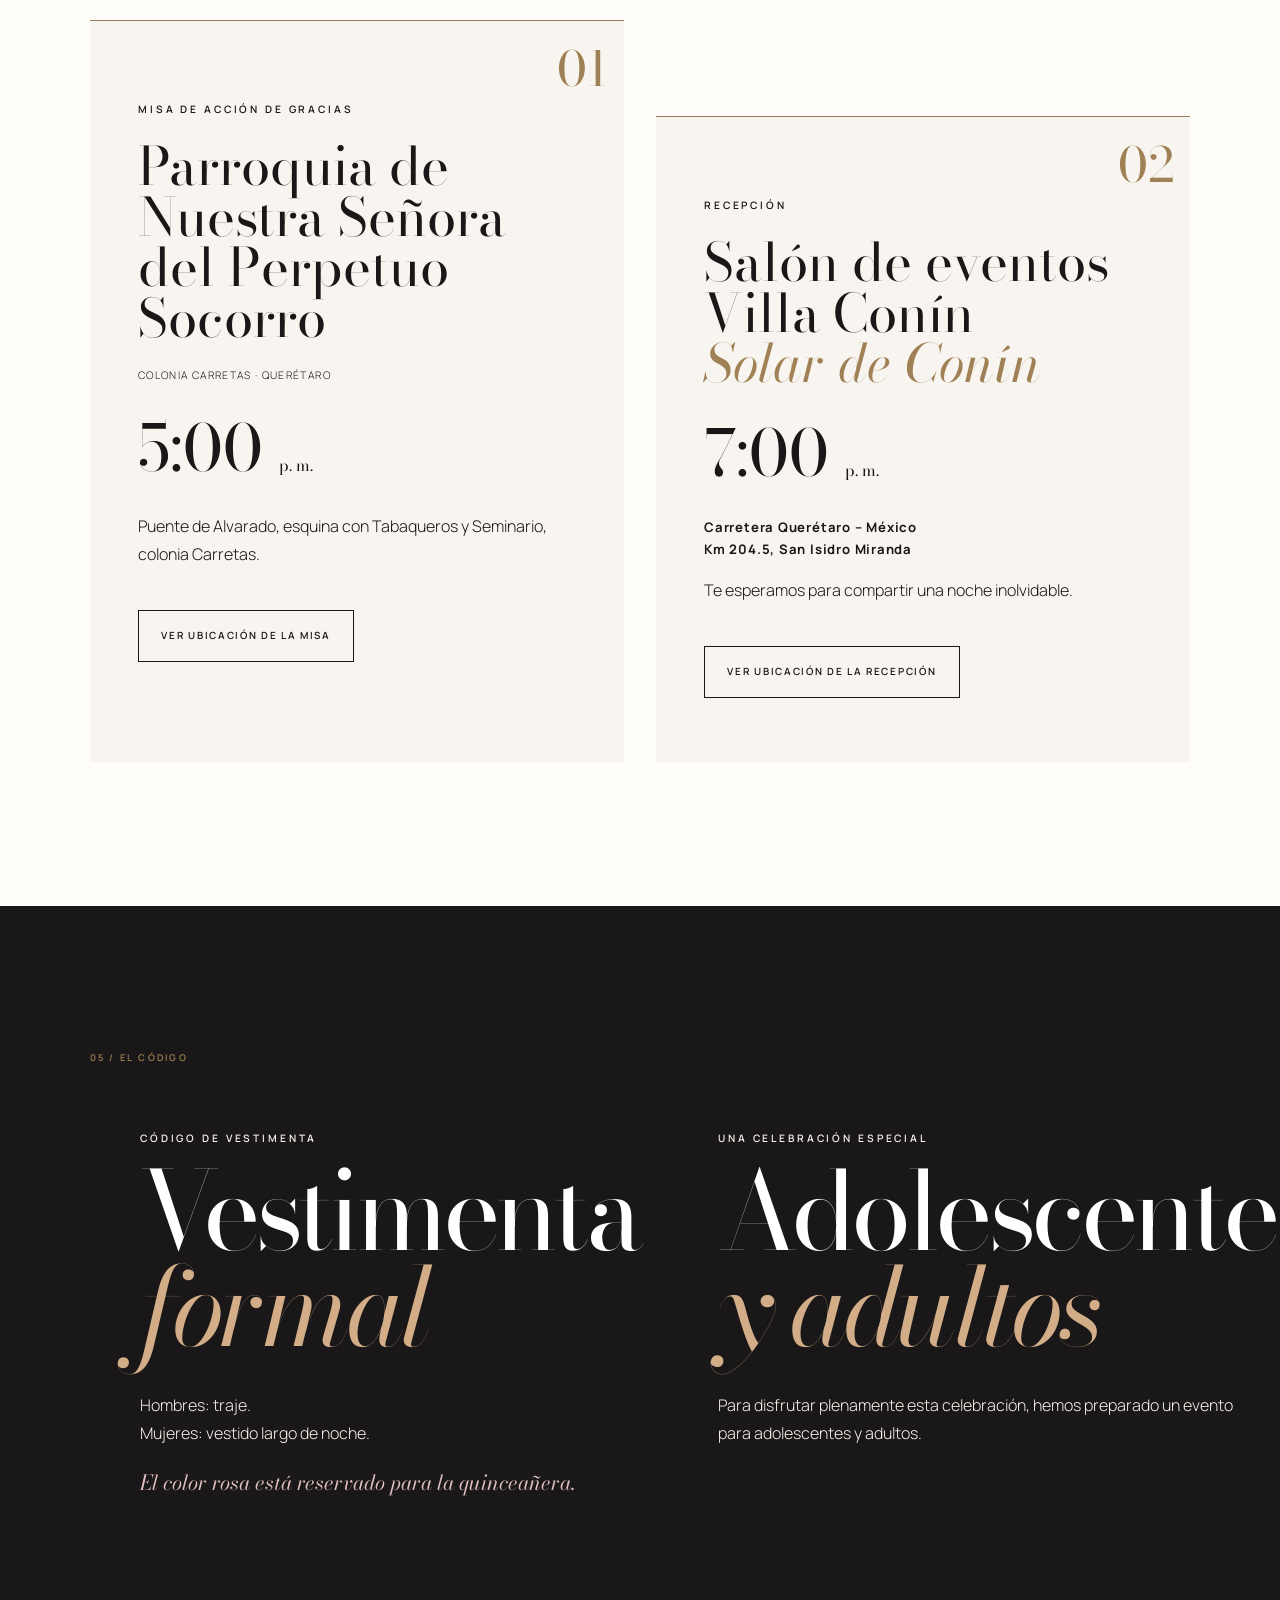
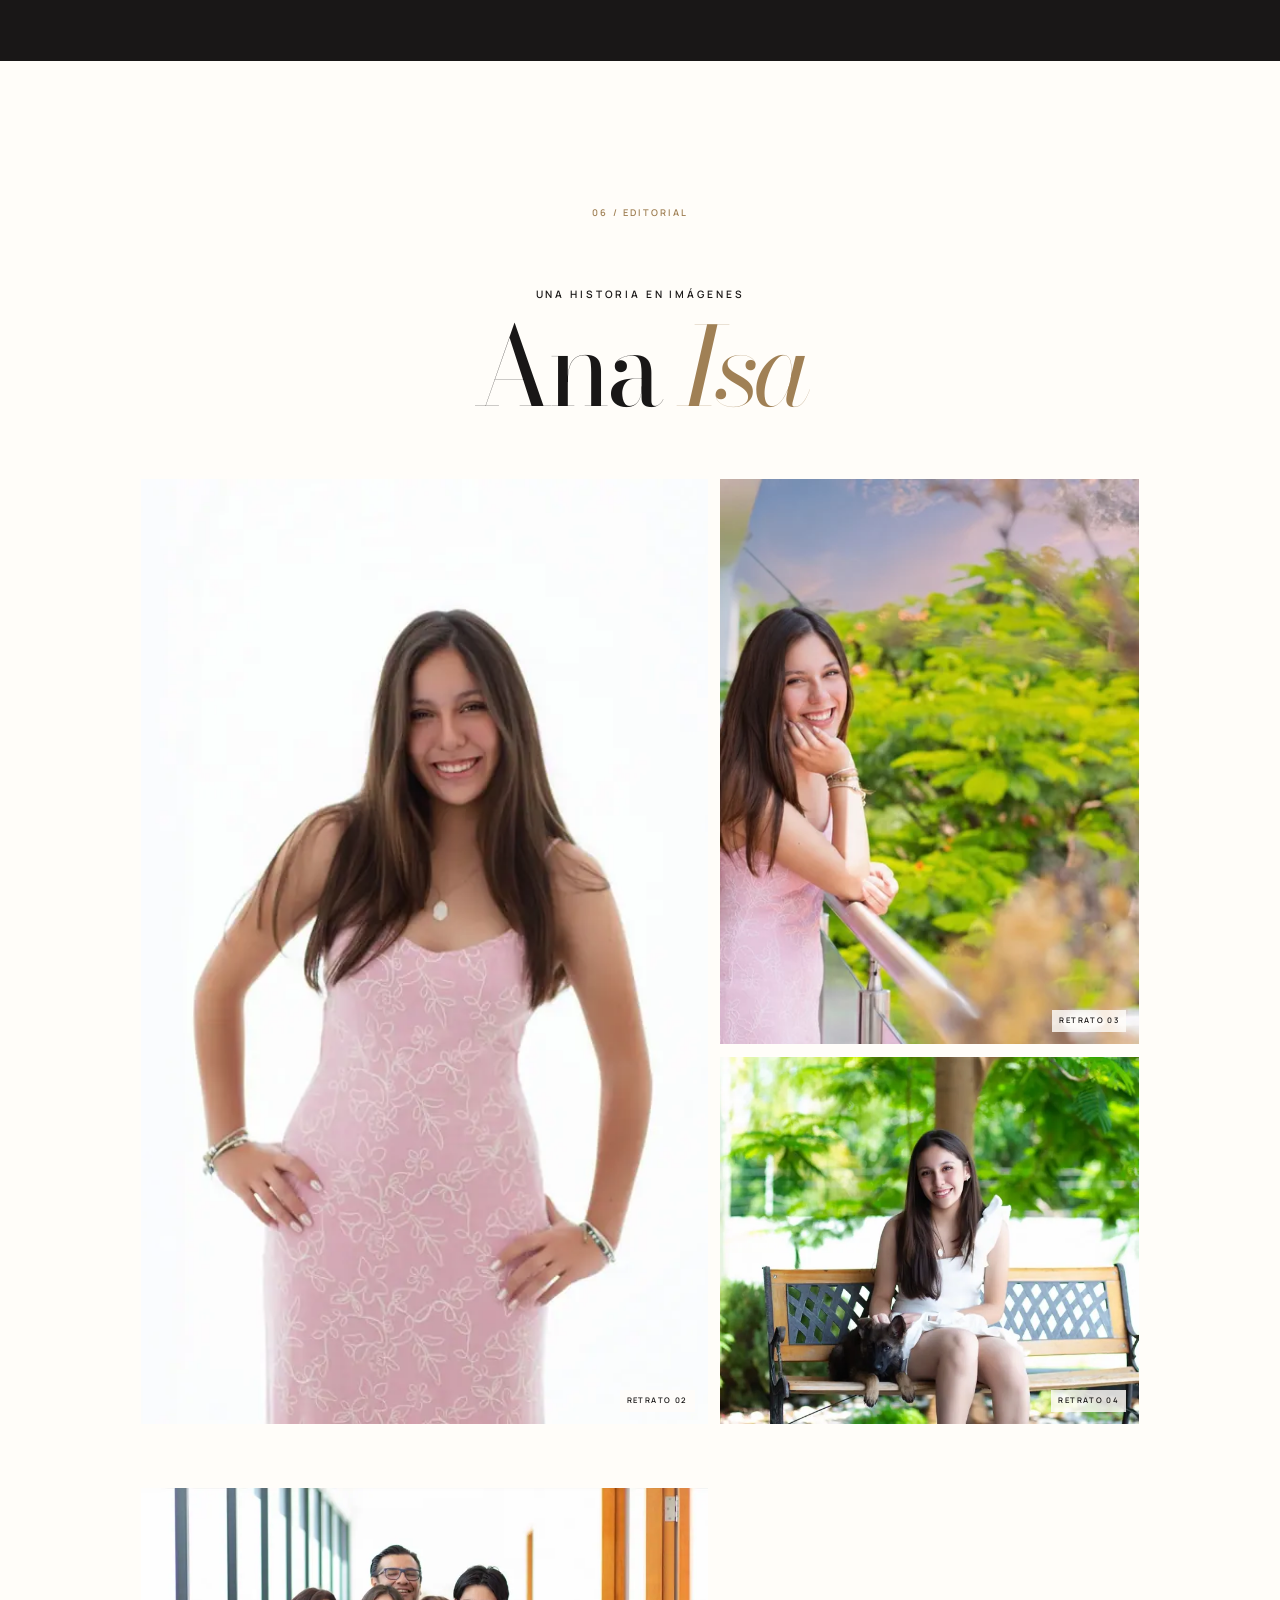
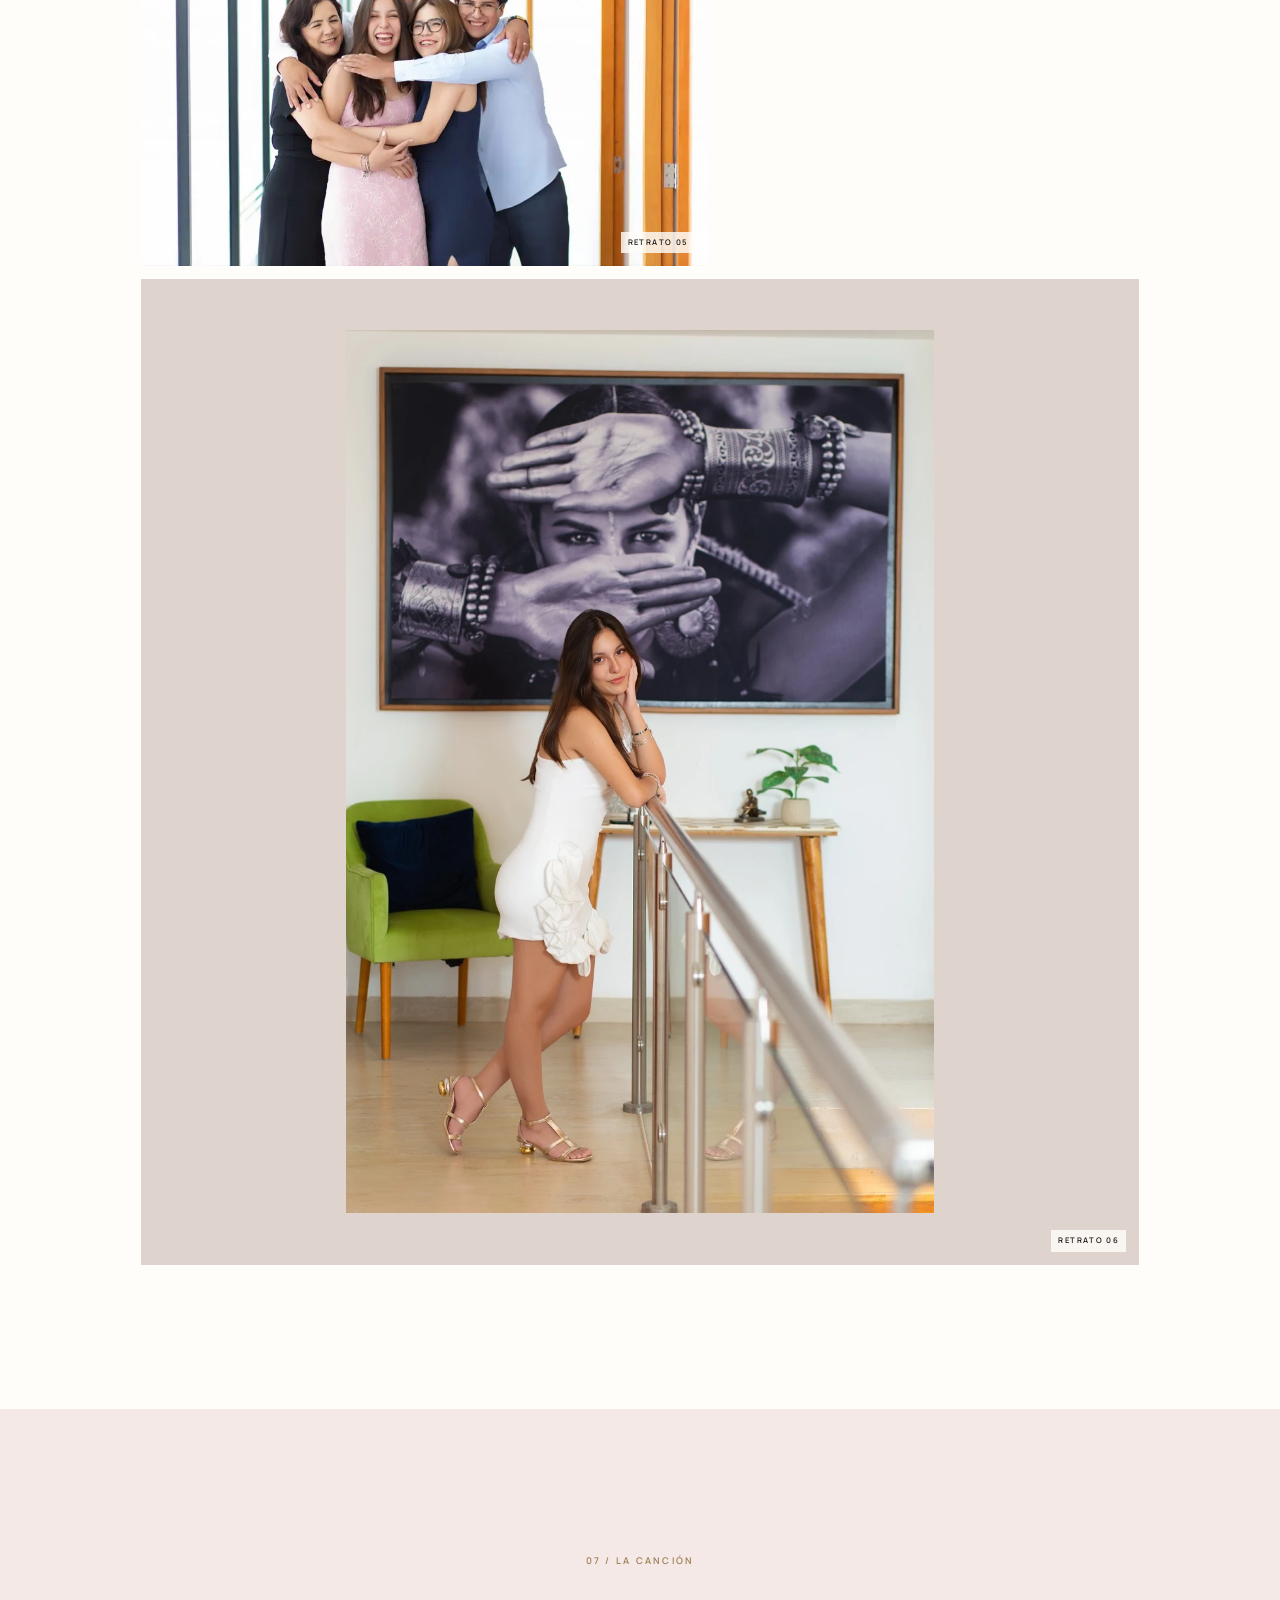
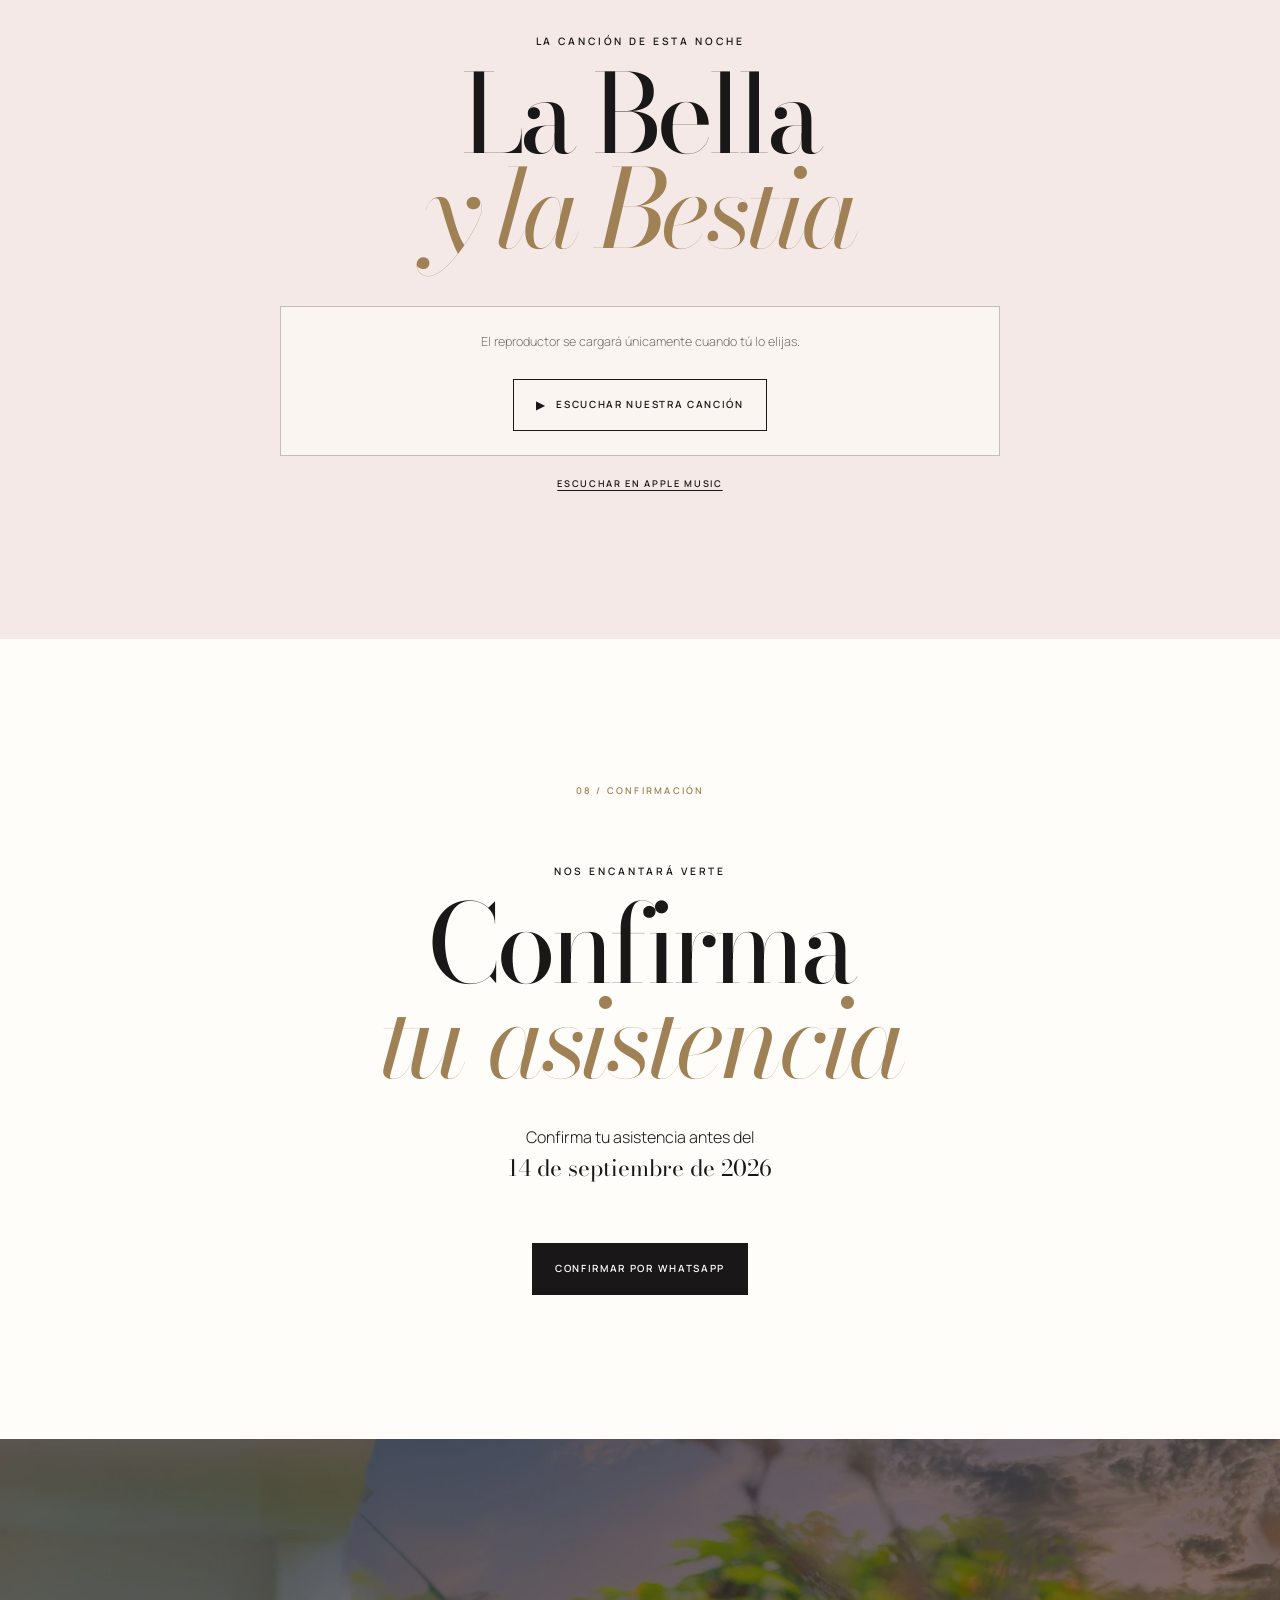
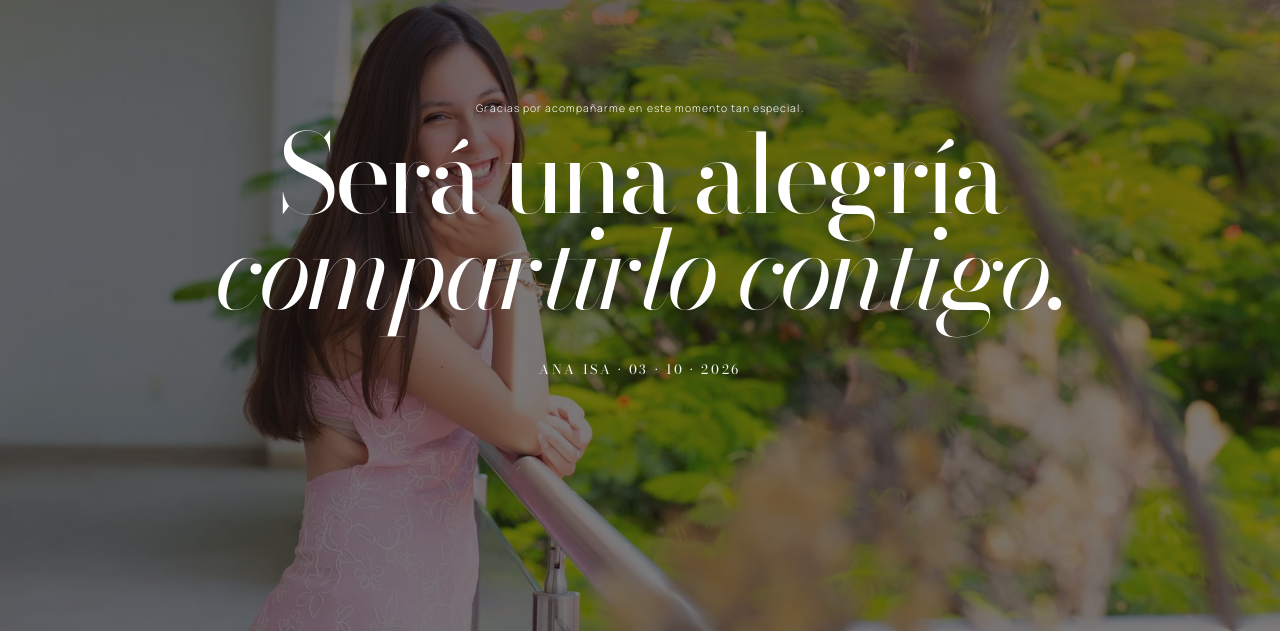
==== commit 5030d2a1: "Remove duplicated invitation markup" ====
--- a/AnaIsa/index.html
+++ b/AnaIsa/index.html
@@ -177,9 +177,7 @@
     </section>
 
     <section class="rsvp section" aria-labelledby="rsvp-title">
-      <p class="section-number">08 / Confirmación</p>          
-      
-      
+      <p class="section-number">08 / Confirmación</p>
       <p class="eyebrow">Nos encantará verte</p>
       <h2 id="rsvp-title">Confirma<br><em>tu asistencia</em></h2>
       <div class="guest-message" id="guest-message" hidden>
@@ -201,210 +199,6 @@
   </main>
 
     <script src="guest.js?v=20260720-mobile" defer></script>
-    <script src="script.js?v=20260720-mobile" defer></script>
+    <script src="script.js?v=20260726-open-fix" defer></script>
 </body>
 </html>
-<!doctype html>
-<html lang="es-MX" class="no-js">
-<head>
-  <meta charset="utf-8">
-  <meta name="viewport" content="width=device-width, initial-scale=1">
-  <meta name="theme-color" content="#f7f1ed">
-  <meta name="description" content="Acompáñanos a celebrar los XV años de Ana Isabela el 3 de octubre de 2026.">
-  <meta property="og:type" content="website">
-  <meta property="og:locale" content="es_MX">
-  <meta property="og:title" content="Mis XV años · Ana Isabela">
-  <meta property="og:description" content="Acompáñanos a celebrar los XV años de Ana Isabela el 3 de octubre de 2026.">
-  <meta property="og:url" content="https://juancarlosnieves.mx/AnaIsa/">
-  <meta property="og:image" content="https://juancarlosnieves.mx/AnaIsa/assets/images/ana-isabela-7380-1800.jpg">
-  <meta name="twitter:card" content="summary_large_image">
-  <meta name="twitter:title" content="Mis XV años · Ana Isabela">
-  <meta name="twitter:description" content="Acompáñanos a celebrar los XV años de Ana Isabela el 3 de octubre de 2026.">
-  <meta name="twitter:image" content="https://juancarlosnieves.mx/AnaIsa/assets/images/ana-isabela-7380-1800.jpg">
-  <link rel="canonical" href="https://juancarlosnieves.mx/AnaIsa/">
-  <title>Mis XV años · Ana Isabela</title>
-  <link rel="preconnect" href="https://fonts.googleapis.com">
-  <link rel="preconnect" href="https://fonts.gstatic.com" crossorigin>
-  <link rel="preload" as="style" href="https://fonts.googleapis.com/css2?family=Bodoni+Moda:ital,opsz,wght@0,6..96,400;1,6..96,400&family=Manrope:wght@300;600&display=swap" onload="this.onload=null;this.rel='stylesheet'">
-  <noscript><link rel="stylesheet" href="https://fonts.googleapis.com/css2?family=Bodoni+Moda:ital,opsz,wght@0,6..96,400;1,6..96,400&family=Manrope:wght@300;600&display=swap"></noscript>
-  <link rel="preload" as="image" href="assets/images/ana-isabela-7380-900.webp" imagesrcset="assets/images/ana-isabela-7380-900.webp 900w, assets/images/ana-isabela-7380-1800.webp 1800w" imagesizes="100vw" type="image/webp">
-  <link rel="stylesheet" href="styles.css?v=20260720-mobile">
-  <script type="application/ld+json">
-  {"@context":"https://schema.org","@type":"Event","name":"XV años de Ana Isabela","startDate":"2026-10-03T17:00:00-06:00","endDate":"2026-10-03T23:59:00-06:00","eventStatus":"https://schema.org/EventScheduled","eventAttendanceMode":"https://schema.org/OfflineEventAttendanceMode","location":[{"@type":"Place","name":"Parroquia de Nuestra Señora del Perpetuo Socorro","address":"Puente de Alvarado esquina con Tabaqueros y Seminario, colonia Carretas, Querétaro"},{"@type":"Place","name":"Salón de eventos Villa Conín · Solar de Conín","address":"Carretera Querétaro – México, Km 204.5, San Isidro Miranda, Querétaro"}],"image":"https://juancarlosnieves.mx/AnaIsa/assets/images/ana-isabela-7380-1800.jpg","description":"Celebración de los XV años de Ana Isabela Nieves Enciso."}
-  </script>
-</head>
-<body>
-  <a class="skip-link" href="#contenido">Ir al contenido</a>
-
-  <section class="opening" id="opening" aria-labelledby="opening-title">
-    <picture class="opening__media" aria-hidden="true">
-      <source type="image/avif" srcset="assets/images/ana-isabela-7380-900.avif 900w, assets/images/ana-isabela-7380-1800.avif 1800w" sizes="100vw">
-      <source type="image/webp" srcset="assets/images/ana-isabela-7380-900.webp 900w, assets/images/ana-isabela-7380-1800.webp 1800w" sizes="100vw">
-      <img src="assets/images/ana-isabela-7380-900.jpg" width="900" height="600" alt="" fetchpriority="high" decoding="async">
-    </picture>
-    <div class="opening__veil"></div>
-    <div class="opening__edition">Edición especial · Ana Isabela</div>
-    <div class="opening__content">
-      <p class="eyebrow">Mis XV años</p>
-      <h1 id="opening-title">Ana <em>Isabela</em></h1>
-      <p class="opening__date">03 · 10 · 2026</p>
-      <button class="button button--light" id="open-invitation" type="button">Abrir invitación</button>
-    </div>
-    <p class="opening__caption">Una noche para recordar</p>
-  </section>
-
-  <main id="contenido">
-    <header class="hero" aria-labelledby="hero-title">
-      <picture class="hero__media">
-        <source type="image/avif" srcset="assets/images/ana-isabela-7380-900.avif 900w, assets/images/ana-isabela-7380-1800.avif 1800w" sizes="100vw">
-        <source type="image/webp" srcset="assets/images/ana-isabela-7380-900.webp 900w, assets/images/ana-isabela-7380-1800.webp 1800w" sizes="100vw">
-        <img src="assets/images/ana-isabela-7380-900.jpg" width="900" height="600" alt="Retrato editorial de Ana Isabela con vestido rosa frente a un espejo" fetchpriority="high" decoding="async">
-      </picture>
-      <div class="hero__shade"></div>
-      <p class="hero__edition">Edición especial · 2026</p>
-      <div class="hero__content">
-        <p class="eyebrow">Mis XV años</p>
-        <h2 id="hero-title">Ana <em>Isabela</em></h2>
-        <p class="hero__date"><span>Sábado</span> 3 de octubre de 2026</p>
-      </div>
-      <span class="hero__scroll" aria-hidden="true">Desliza</span>
-    </header>
-
-    <section class="letter section reveal" aria-labelledby="letter-title">
-      <p class="section-number">01 / Carta</p>
-      <h2 id="letter-title" class="visually-hidden">Presentación</h2>
-      <p class="quote">Celebramos a Isabela,<br>cuya alegría, inteligencia<br><em>y esencia vibrante</em><br>hacen especial cada momento.</p>
-      <p class="letter__signature">Ana Isa · XV</p>
-    </section>
-
-    <section class="countdown section section--blush" aria-labelledby="countdown-title">
-      <p class="section-number">02 / La fecha</p>
-      <p class="eyebrow">Sábado · 03 · 10 · 2026</p>
-      <h2 id="countdown-title">La espera</h2>
-      <div class="countdown__grid" id="countdown" role="timer" aria-live="polite">
-        <div><strong data-days>00</strong><span>Días</span></div>
-        <div><strong data-hours>00</strong><span>Horas</span></div>
-        <div><strong data-minutes>00</strong><span>Minutos</span></div>
-        <div><strong data-seconds>00</strong><span>Segundos</span></div>
-      </div>
-      <p class="countdown__finished" id="countdown-finished" hidden>Hoy celebramos los XV años de Ana Isa.</p>
-    </section>
-
-    <section class="family section reveal" aria-labelledby="family-title">
-      <p class="section-number">03 / Nuestra familia</p>
-      <p class="eyebrow">Con la bendición de</p>
-      <h2 id="family-title">Los nombres<br><em>que nos acompañan</em></h2>
-      <div class="family__grid">
-        <article>
-          <span>Sus padres</span>
-          <h3>Edna Enciso Villa</h3><i aria-hidden="true">y</i><h3>Juan Carlos Nieves Torres</h3>
-        </article>
-        <article>
-          <span>Sus padrinos</span>
-          <h3>Alma Nelly Enciso Villa</h3><i aria-hidden="true">e</i><h3>Inocencio Menéndez Reyes</h3>
-        </article>
-      </div>
-    </section>
-
-    <section class="photo-spread reveal" aria-label="Retrato de Ana Isa">
-      <picture>
-        <source type="image/webp" srcset="assets/images/ana-isabela-7422-900.webp 900w" sizes="100vw">
-        <img src="assets/images/ana-isabela-7422-900.jpg" width="900" height="600" alt="Ana Isa posa junto a un ventanal durante su sesión fotográfica" loading="lazy" decoding="async">
-      </picture>
-      <p>Una noche<br><em>para recordar</em></p>
-      <span>Retrato 01</span>
-    </section>
-
-    <section class="events section" aria-labelledby="events-title">
-      <p class="section-number">04 / Los detalles</p>
-      <p class="eyebrow">Sábado 3 de octubre</p>
-      <h2 id="events-title">Dos momentos,<br><em>una celebración</em></h2>
-      <div class="events__grid">
-        <article class="event-card reveal">
-          <span class="event-card__number">01</span>
-          <p class="eyebrow">Misa de acción de gracias</p>
-          <h3>Parroquia de Nuestra Señora del Perpetuo Socorro</h3>
-          <p class="event-card__place">Colonia Carretas · Querétaro</p>
-          <p class="event-card__time">5:00 <small>p. m.</small></p>
-          <p>Puente de Alvarado, esquina con Tabaqueros y Seminario, colonia Carretas.</p>
-          <a class="button" href="https://maps.app.goo.gl/yqNTZgW9uhAusq35A" target="_blank" rel="noopener noreferrer">Ver ubicación de la misa</a>
-        </article>
-        <article class="event-card event-card--offset reveal">
-          <span class="event-card__number">02</span>
-          <p class="eyebrow">Recepción</p>
-          <h3>Salón de eventos<br>Villa Conín<br><em>Solar de Conín</em></h3>
-          <p class="event-card__time">7:00 <small>p. m.</small></p>
-          <p class="event-card__address"><strong>Carretera Querétaro – México</strong><br><strong>Km 204.5, San Isidro Miranda</strong></p>
-          <p>Te esperamos para compartir una noche inolvidable.</p>
-          <a class="button" href="https://maps.app.goo.gl/fpPS3DihsY5NpiEg8" target="_blank" rel="noopener noreferrer">Ver ubicación de la recepción</a>
-        </article>
-      </div>
-    </section>
-
-    <section class="notes section section--ink" aria-label="Indicaciones">
-      <p class="section-number">05 / El código</p>
-      <div class="notes__grid">
-        <article class="reveal">
-          <p class="eyebrow">Código de vestimenta</p>
-          <h2>Vestimenta<br><em>formal</em></h2>
-          <p>Hombres: traje.<br>Mujeres: vestido largo de noche.</p>
-          <p class="notes__accent">El color rosa está reservado para la quinceañera.</p>
-        </article>
-        <article class="reveal">
-          <p class="eyebrow">Una celebración especial</p>
-          <h2>Adolescentes<br><em>y adultos</em></h2>
-          <p>Para disfrutar plenamente esta celebración, hemos preparado un evento para adolescentes y adultos.</p>
-        </article>
-      </div>
-    </section>
-
-    <section class="gallery section" aria-labelledby="gallery-title">
-      <p class="section-number">06 / Editorial</p>
-      <p class="eyebrow">Una historia en imágenes</p>
-      <h2 id="gallery-title">Ana <em>Isa</em></h2>
-      <div class="gallery__grid">
-        <figure class="gallery__lead reveal"><picture><source type="image/webp" srcset="assets/images/ana-isabela-7426-900.webp"><img src="assets/images/ana-isabela-7426-900.jpg" width="600" height="900" alt="Retrato vertical de Ana Isa con vestido rosa" loading="lazy" decoding="async"></picture><figcaption>Retrato 02</figcaption></figure>
-<figure class="gallery__wide reveal"><picture><source type="image/webp" srcset="assets/images/ana-isabela-7445-retouched-900.webp"><img src="assets/images/ana-isabela-7445-retouched-900.jpg" width="900" height="600" alt="Ana Isa sonríe en una terraza" loading="lazy" decoding="async"></picture><figcaption>Retrato 03</figcaption></figure>
-        <figure class="gallery__small reveal"><picture><source type="image/webp" srcset="assets/images/ana-isabela-7585-900.webp"><img src="assets/images/ana-isabela-7585-900.jpg" width="900" height="600" alt="Ana Isa sentada en una banca junto a su mascota" loading="lazy" decoding="async"></picture><figcaption>Retrato 04</figcaption></figure>
-        <figure class="gallery__small gallery__small--lower reveal"><picture><source type="image/webp" srcset="assets/images/ana-isabela-7503-900.webp"><img src="assets/images/ana-isabela-7503-900.jpg" width="900" height="600" alt="Ana Isa acompañada de su familia" loading="lazy" decoding="async"></picture><figcaption>Retrato 05</figcaption></figure>
-        <figure class="gallery__six reveal"><picture><img src="assets/images/ana-isabela-7555-900.jpg" width="900" height="1350" alt="Ana Isa posa con vestido blanco junto a un barandal" loading="lazy" decoding="async"></picture><figcaption>Retrato 06</figcaption></figure>
-      </div>
-    </section>
-
-    <section class="music section section--blush" aria-labelledby="music-title">
-      <p class="section-number">07 / La canción</p>
-      <p class="eyebrow">La canción de esta noche</p>
-      <h2 id="music-title">La Bella<br><em>y la Bestia</em></h2>
-      <div class="music__player reveal" id="music-player">
-        <p>El reproductor se cargará únicamente cuando tú lo elijas.</p>
-        <button class="button button--play" id="load-music" type="button"><span aria-hidden="true">▶</span> Escuchar nuestra canción</button>
-      </div>
-      <a class="music__fallback" href="https://music.apple.com/mx/album/la-bella-y-la-bestia/1444045745?i=1444046551" target="_blank" rel="noopener noreferrer">Escuchar en Apple Music</a>
-    </section>
-
-    <section class="rsvp section" aria-labelledby="rsvp-title">
-      <p class="section-number">08 / Confirmación</p>
-      <p class="eyebrow">Nos encantará verte</p>
-      <h2 id="rsvp-title">Confirma<br><em>tu asistencia</em></h2>
-      <div class="guest-message" id="guest-message" hidden>
-        <p>Invitación para</p><strong data-guest-name></strong><span data-guest-seats></span>
-      </div>
-      <p class="rsvp__deadline">Confirma tu asistencia antes del<br><strong>14 de septiembre de 2026</strong></p>
-      <a class="button button--dark" id="whatsapp-link" href="https://wa.me/524421864483?text=Hola%2C%20deseo%20confirmar%20mi%20asistencia%20a%20los%20XV%20a%C3%B1os%20de%20Ana%20Isa.%20Mi%20nombre%20es%20______%20y%20asistir%C3%A1n%20______%20personas." target="_blank" rel="noopener noreferrer">Confirmar por WhatsApp</a>
-    </section>
-
-    <footer class="closing">
-      <picture class="closing__media"><source type="image/webp" srcset="assets/images/ana-isabela-7445-900.webp"><img src="assets/images/ana-isabela-7445-900.jpg" width="900" height="600" alt="Ana Isa sonríe durante su sesión fotográfica" loading="lazy" decoding="async"></picture>
-      <div class="closing__shade"></div>
-      <div class="closing__content reveal">
-        <p>Gracias por acompañarme en este momento tan especial.</p>
-        <h2>Será una alegría<br><em>compartirlo contigo.</em></h2>
-        <span>Ana Isa · 03 · 10 · 2026</span>
-      </div>
-    </footer>
-  </main>
-
-    <script src="guest.js?v=20260720-mobile" defer></script>
-    <script src="script.js?v=20260720-mobile" defer></script>
-</body>
-</html>
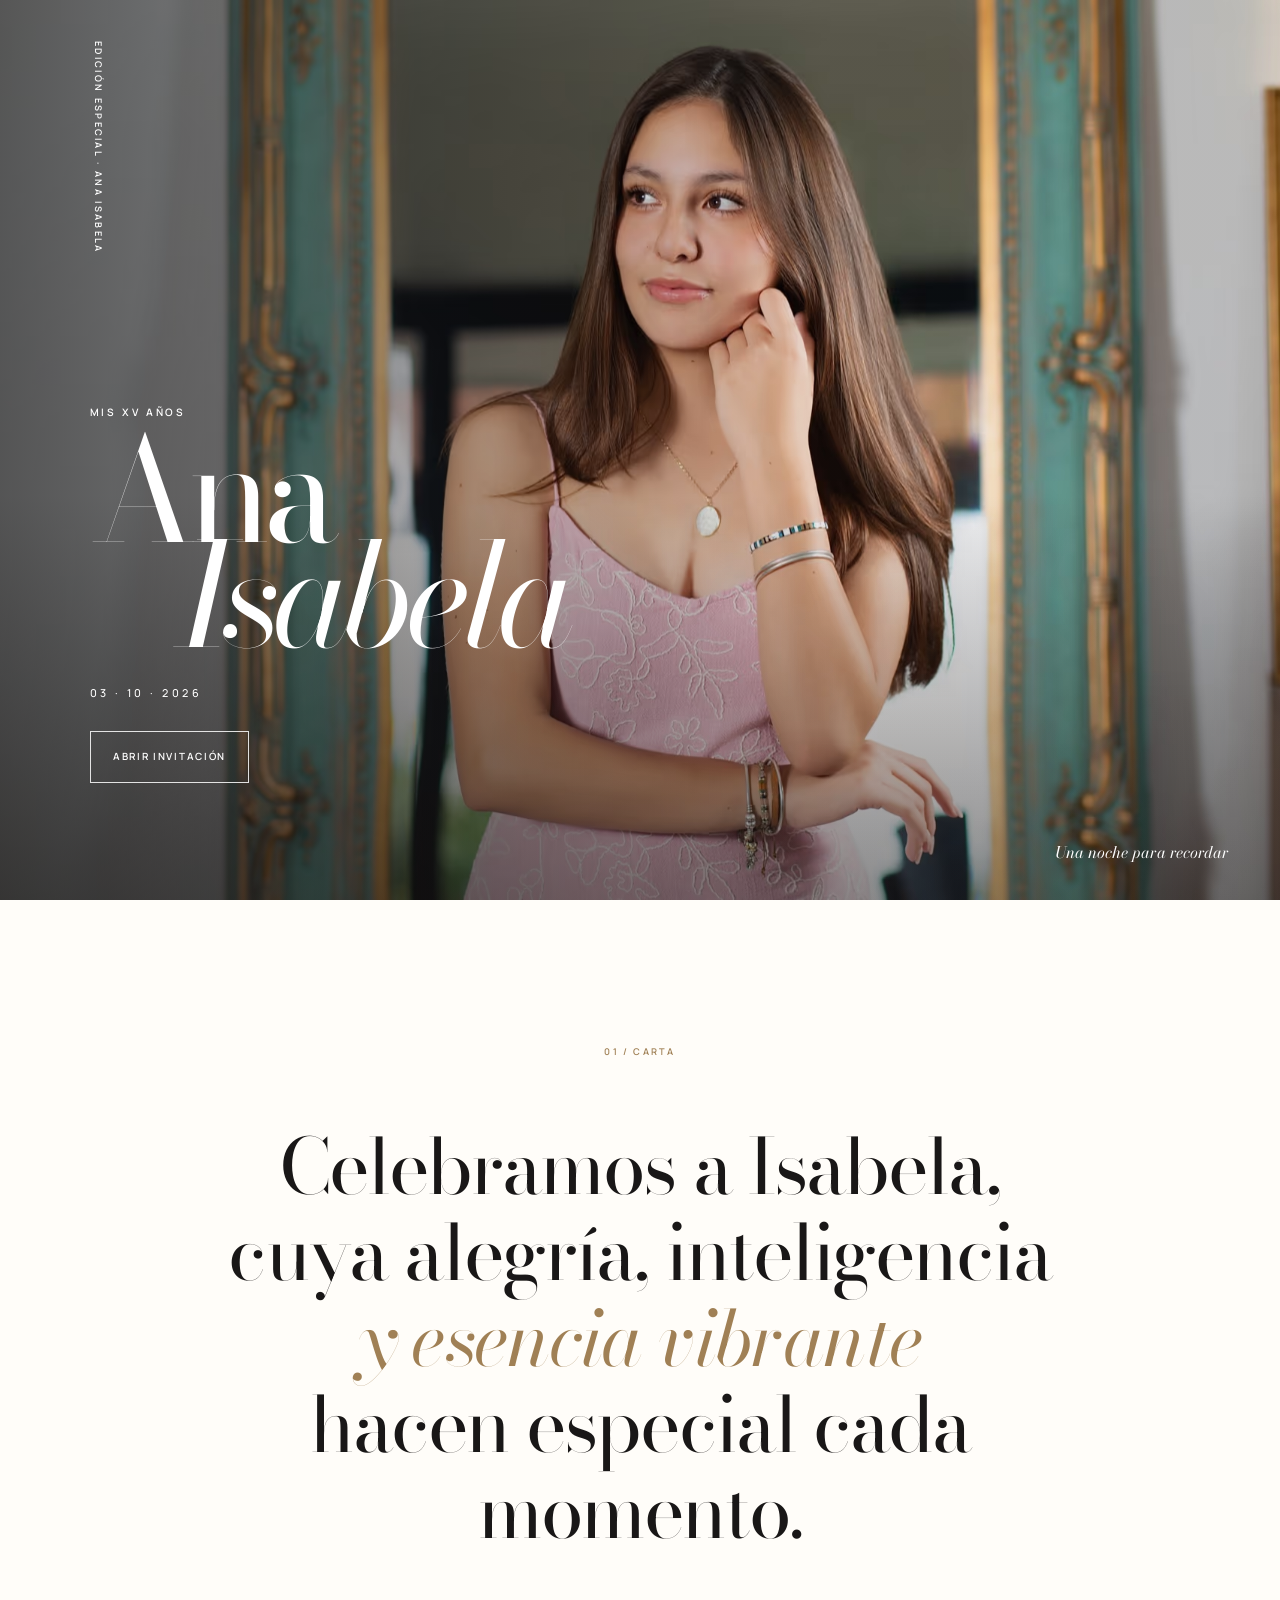
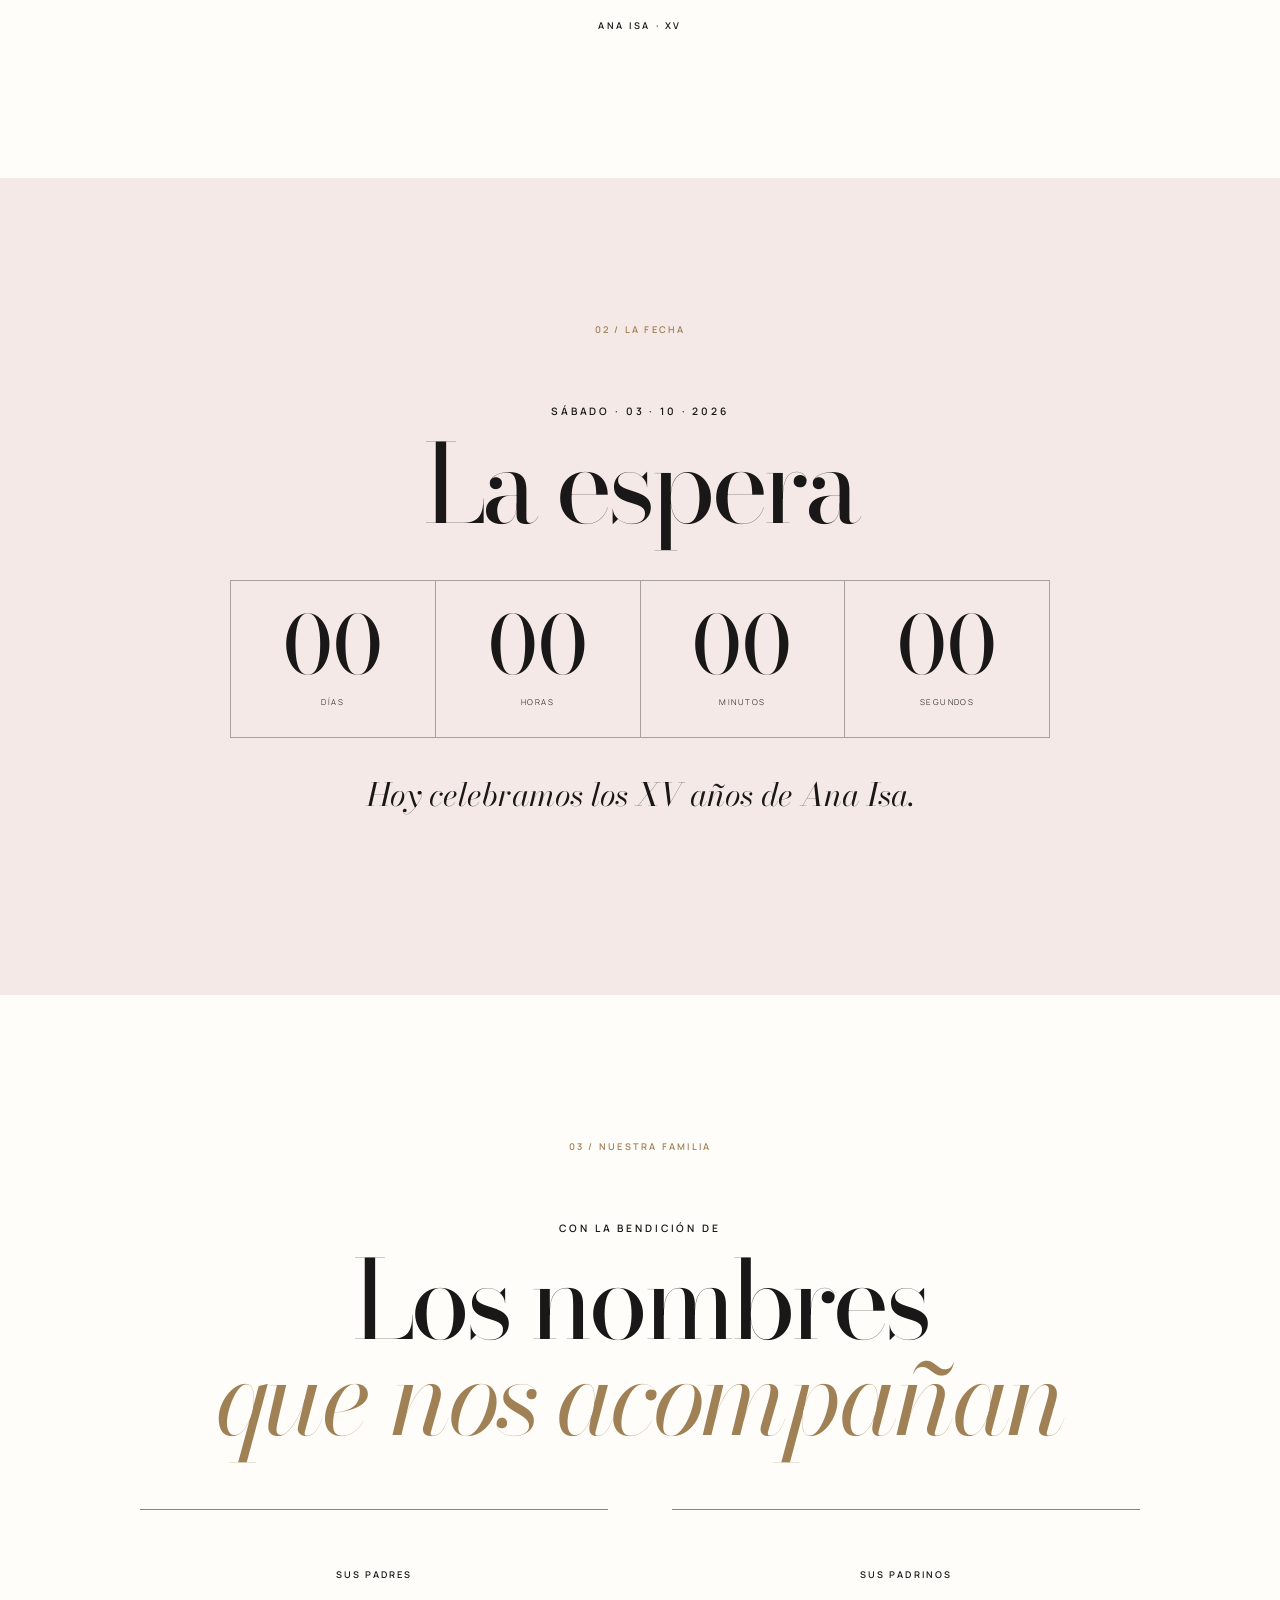
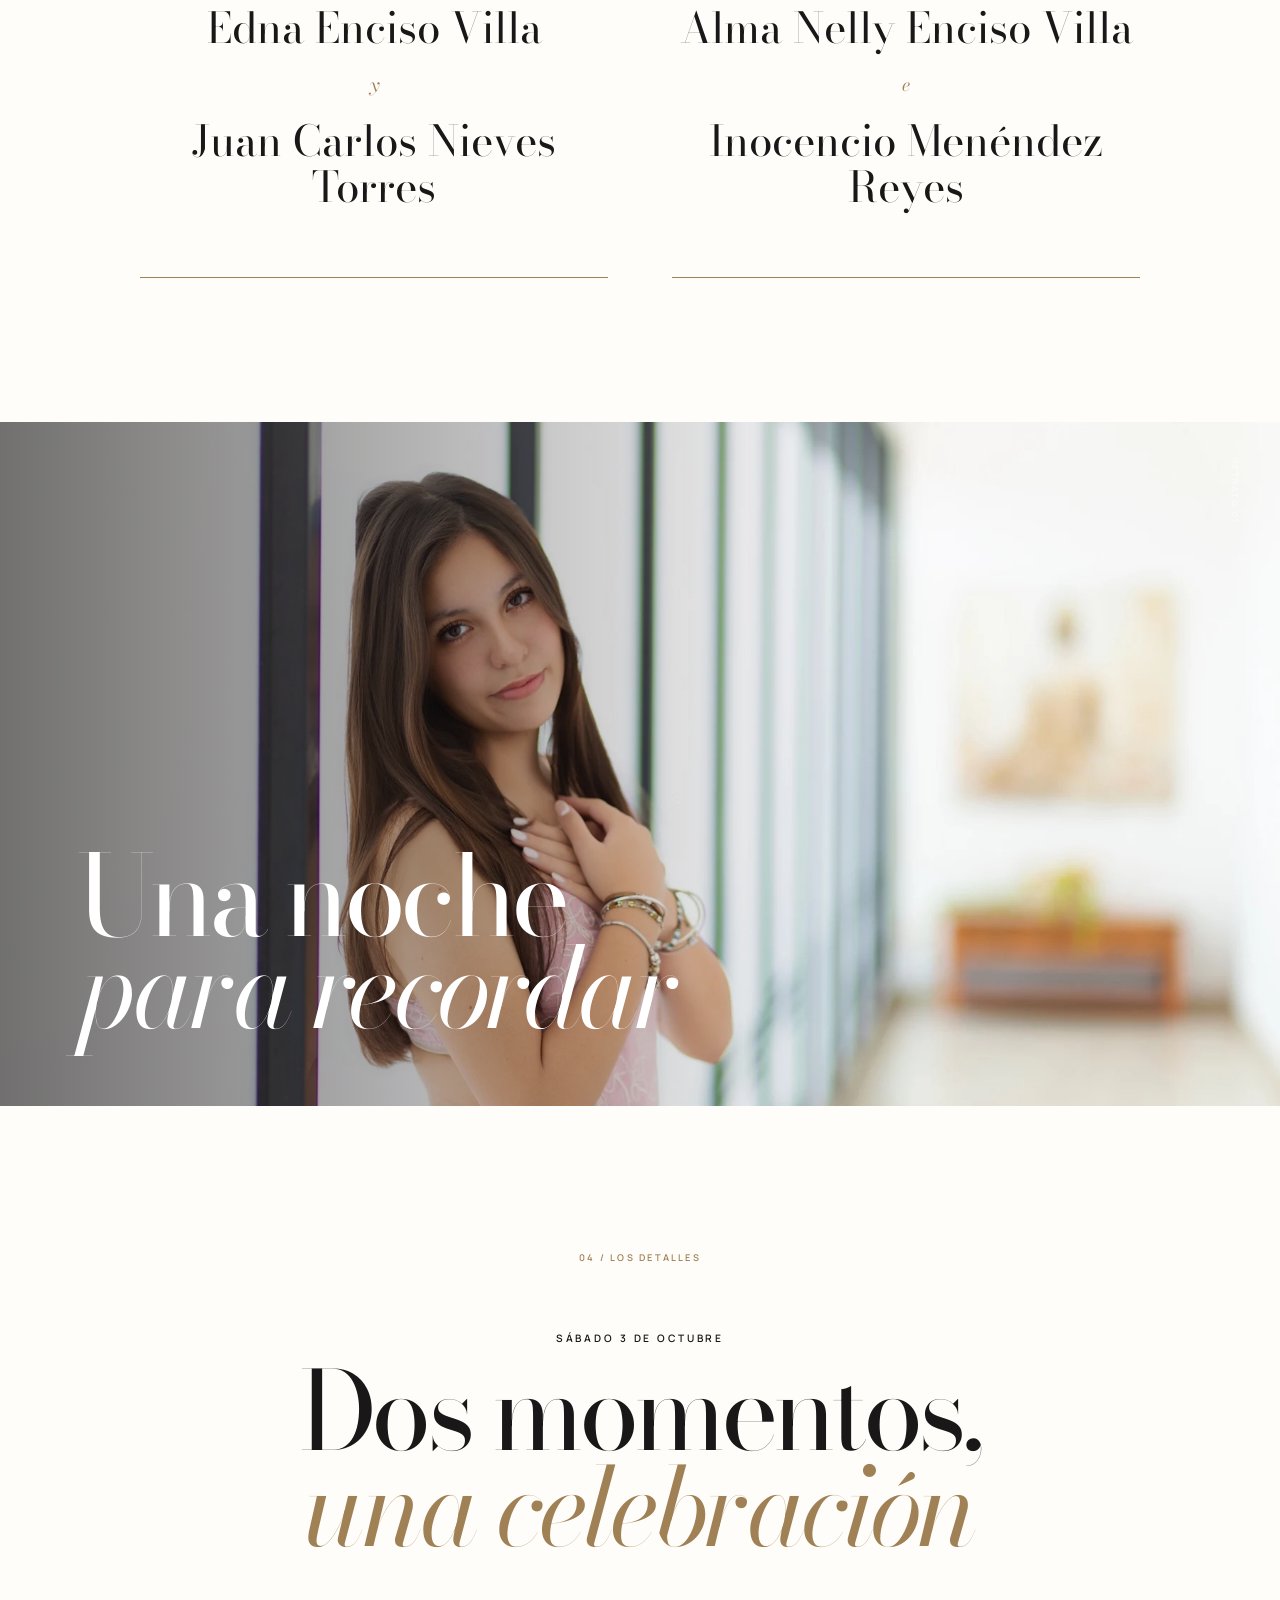
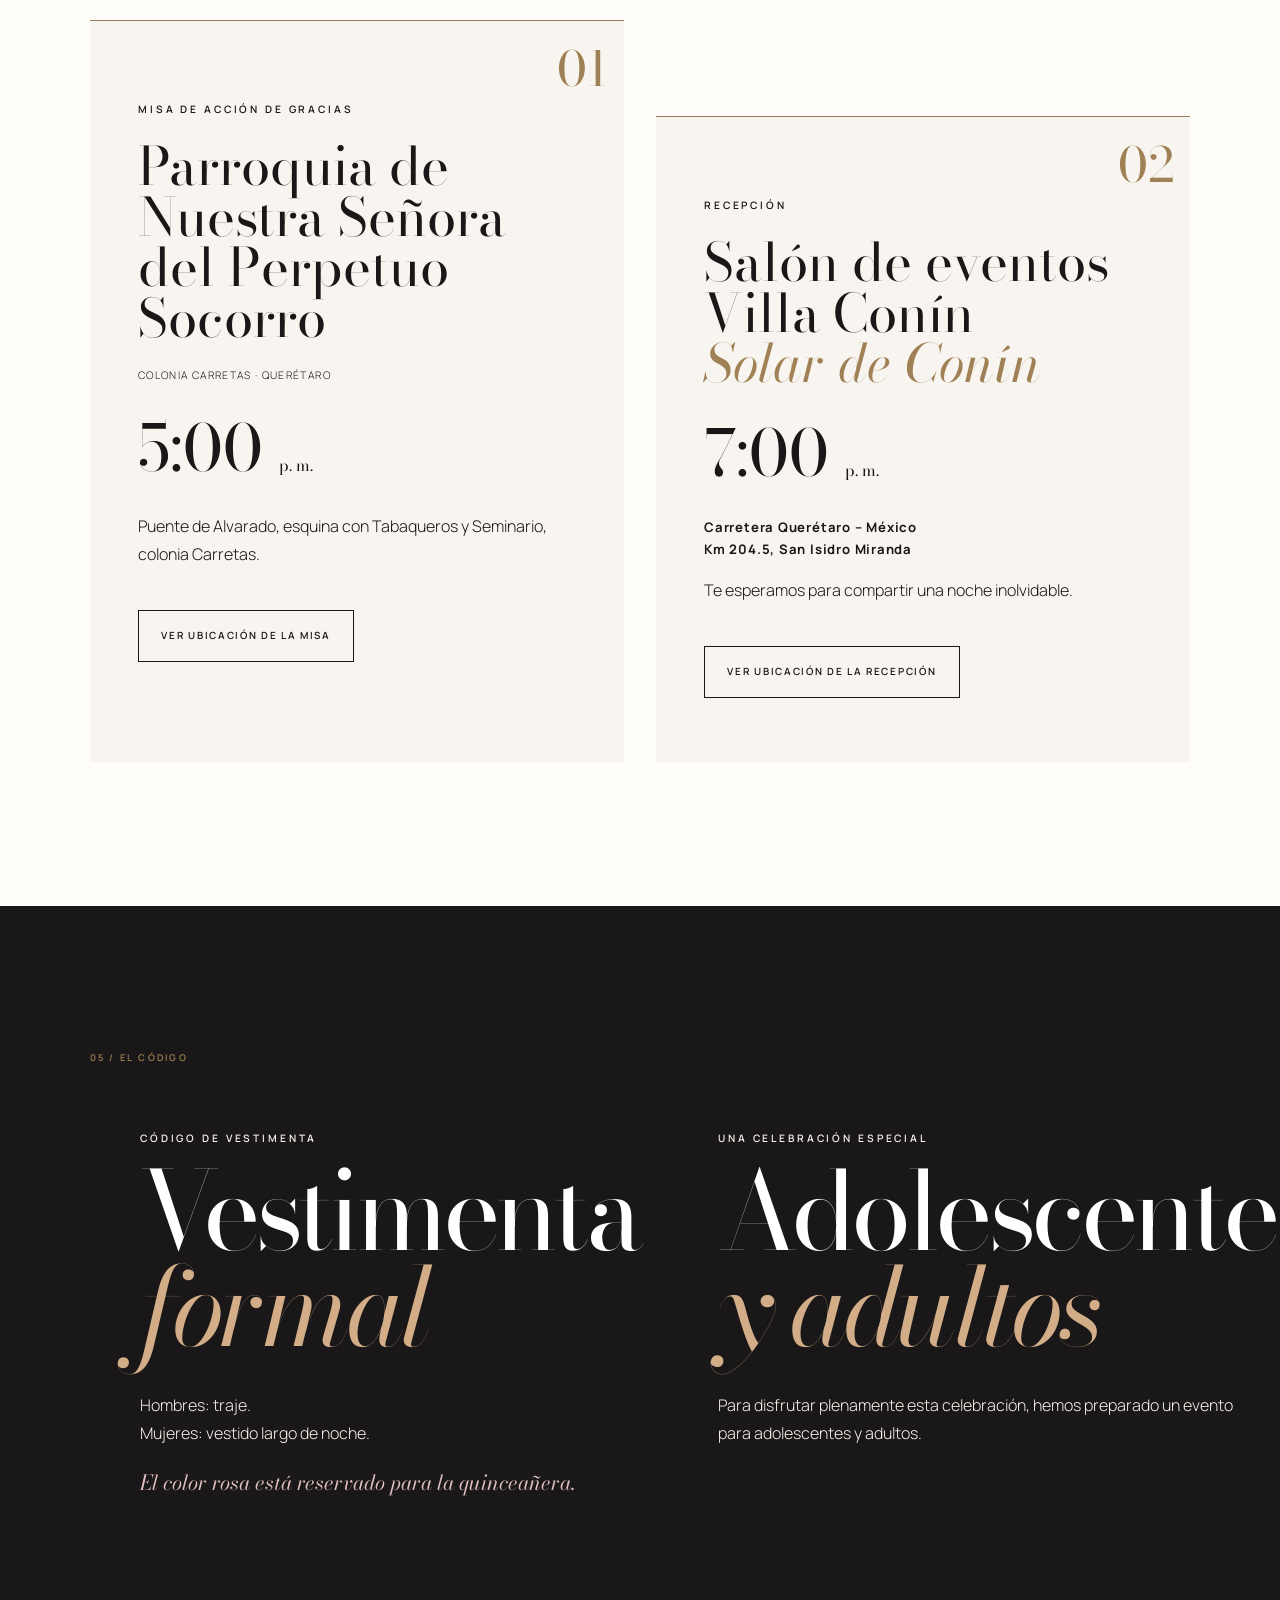
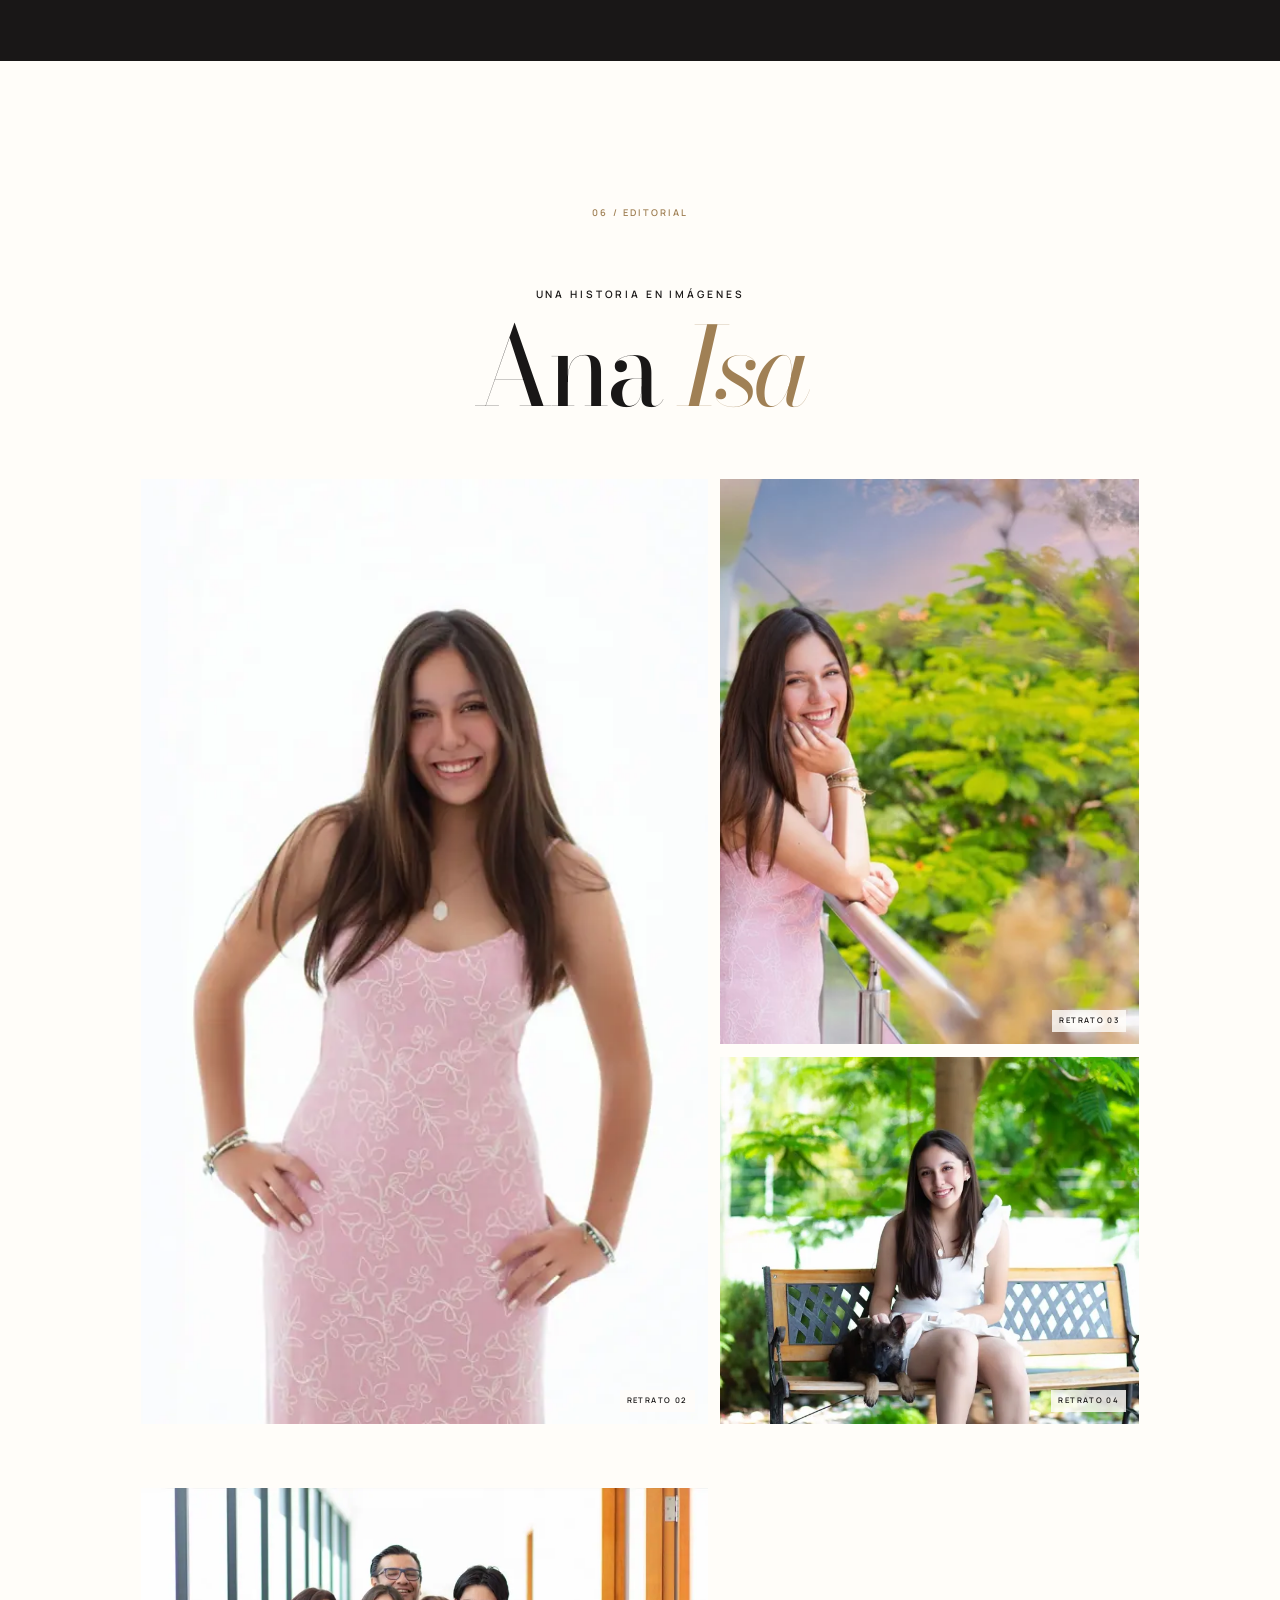
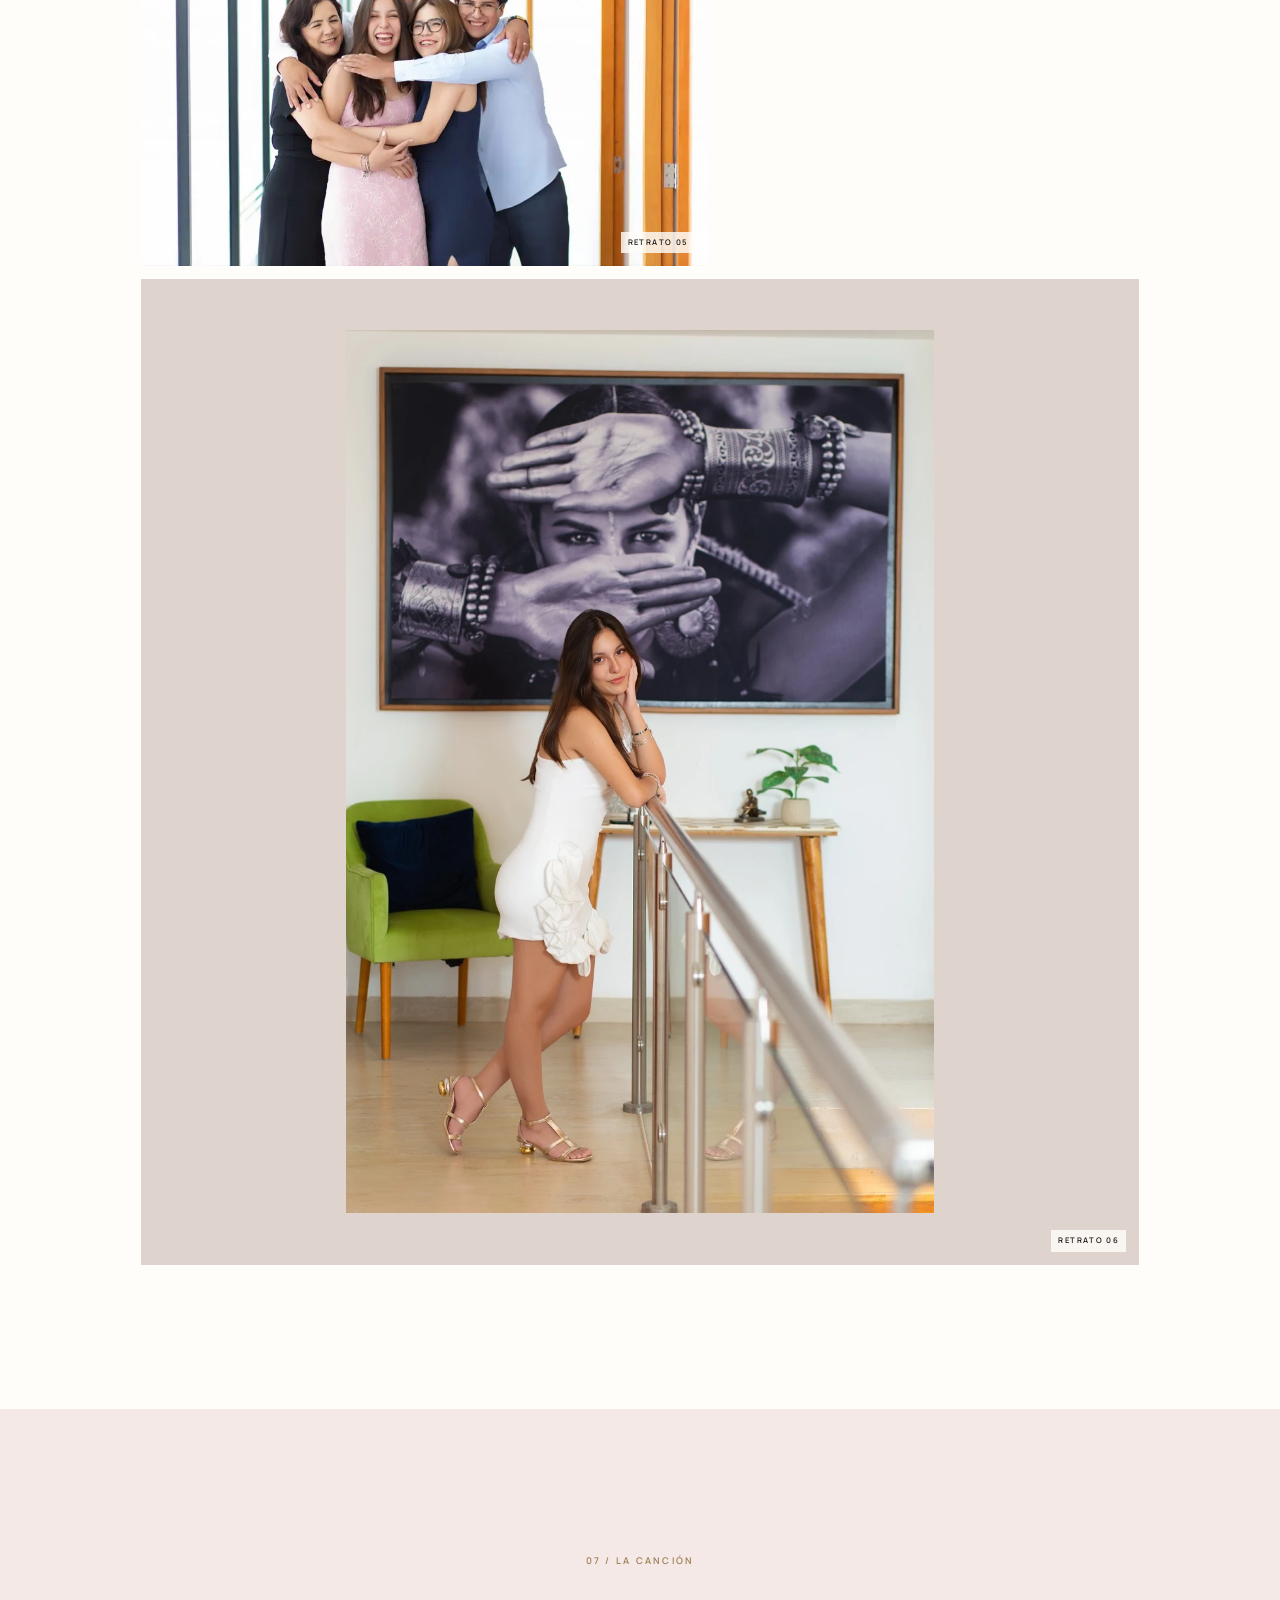
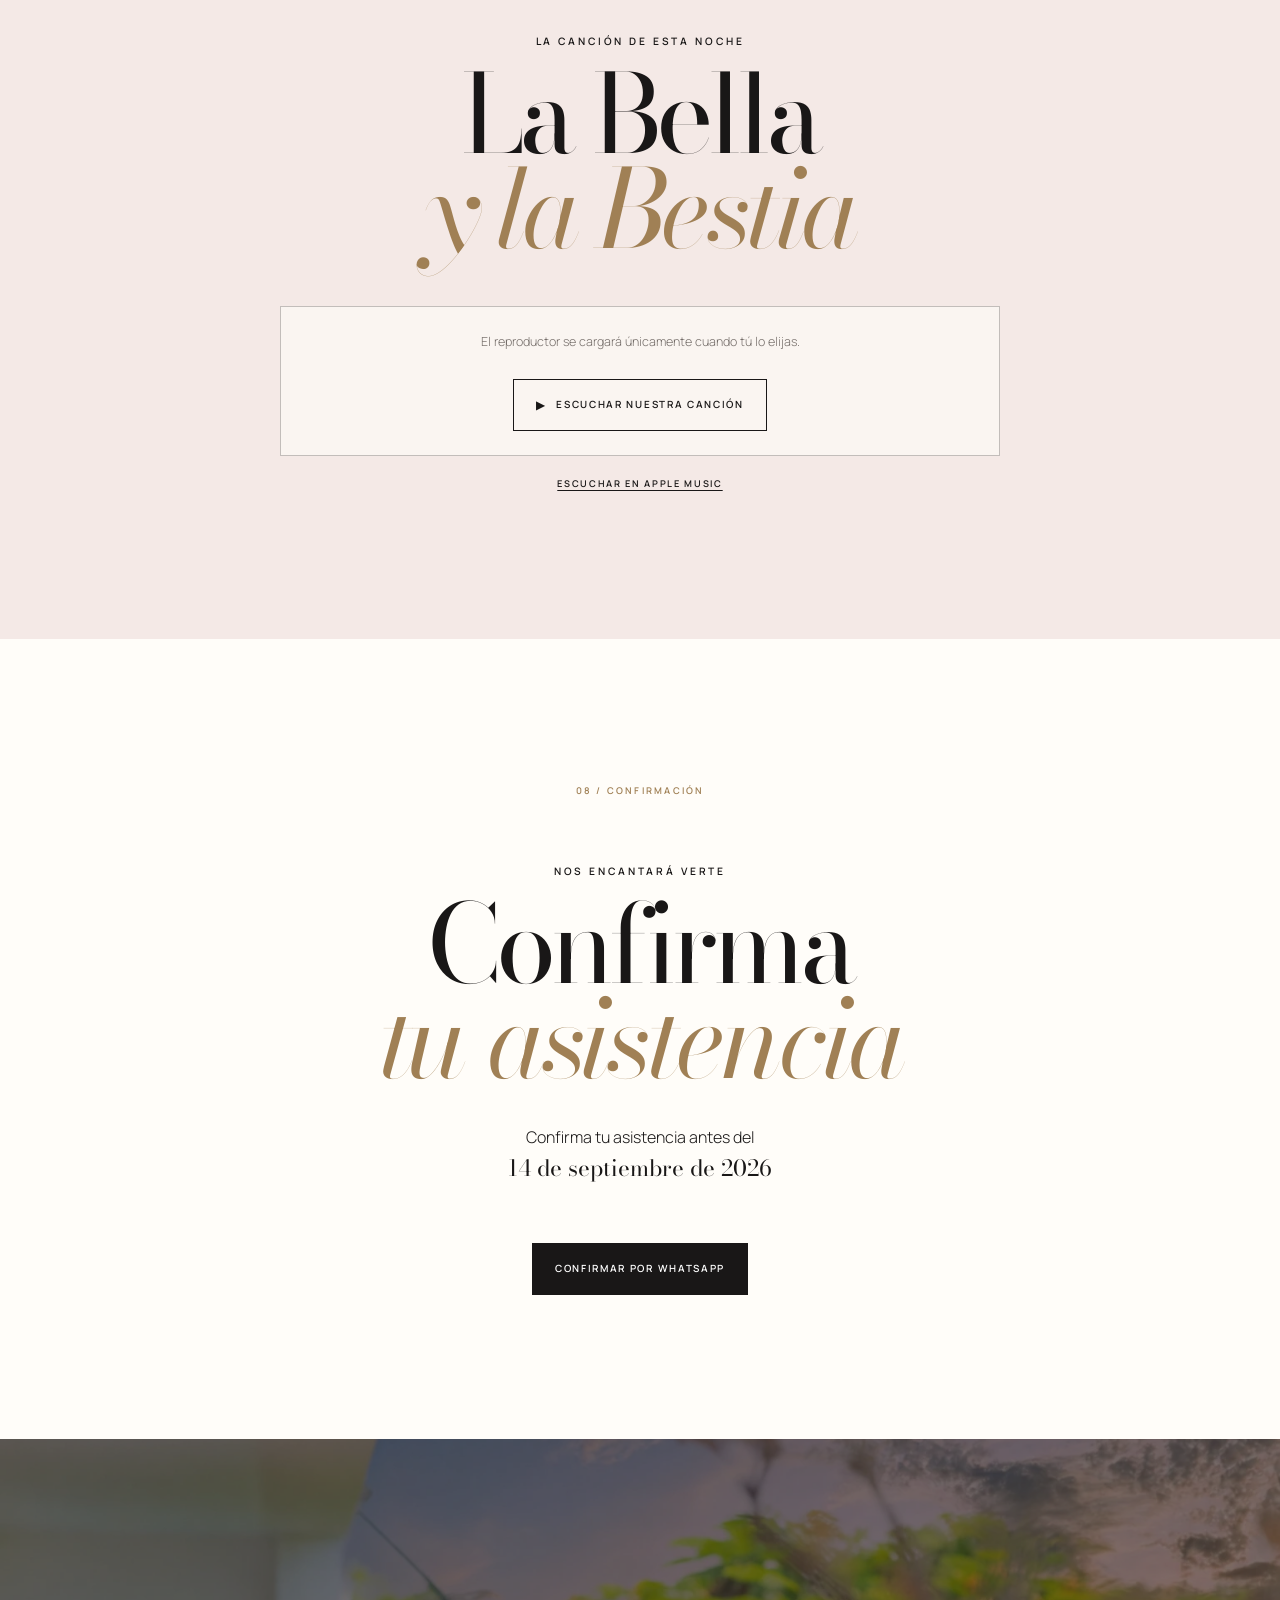
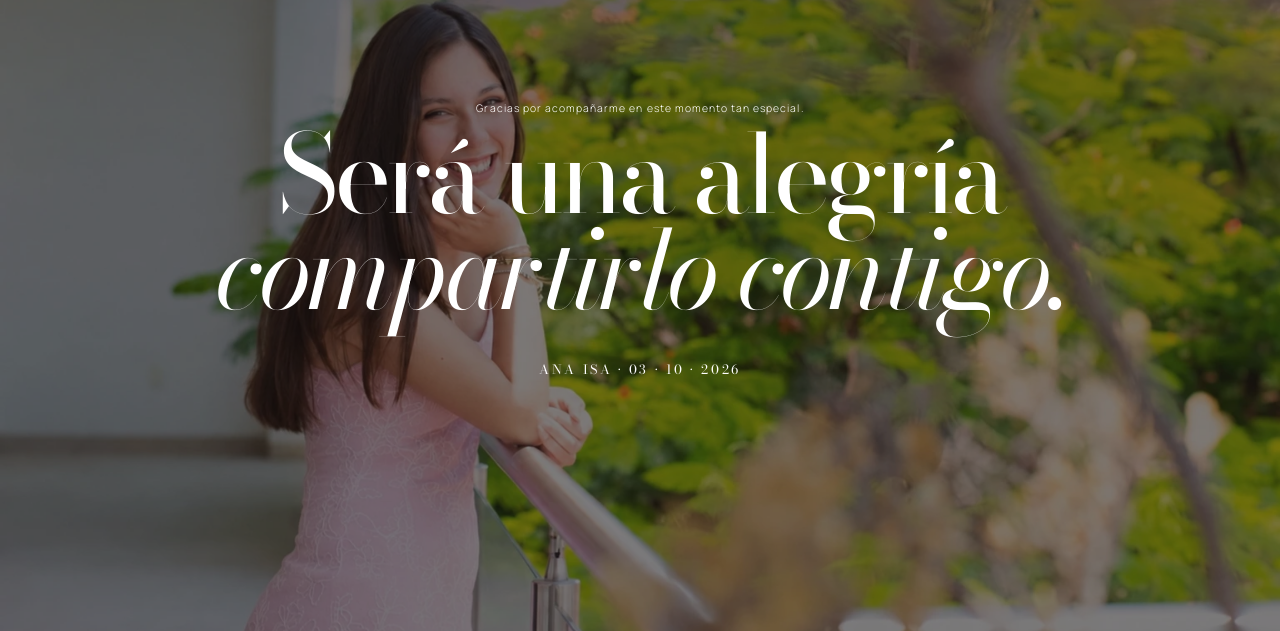
==== commit 4c98606c: "Use corrected portrait in closing section" ====
--- a/AnaIsa/index.html
+++ b/AnaIsa/index.html
@@ -188,7 +188,7 @@
     </section>
 
     <footer class="closing">
-      <picture class="closing__media"><source type="image/webp" srcset="assets/images/ana-isabela-7445-900.webp 900w, assets/images/ana-isabela-7445-1800.webp 1800w" sizes="100vw"><img src="assets/images/ana-isabela-7445-900.jpg" srcset="assets/images/ana-isabela-7445-900.jpg 900w, assets/images/ana-isabela-7445-1800.jpg 1800w" sizes="100vw" width="900" height="600" alt="Ana Isa sonríe durante su sesión fotográfica" loading="lazy" decoding="async"></picture>
+      <picture class="closing__media"><source type="image/webp" srcset="assets/images/ana-isabela-7445-retouched-900.webp 900w, assets/images/ana-isabela-7445-retouched-1536.webp 1536w" sizes="100vw"><img src="assets/images/ana-isabela-7445-retouched-900.jpg" srcset="assets/images/ana-isabela-7445-retouched-900.jpg 900w, assets/images/ana-isabela-7445-retouched-1536.jpg 1536w" sizes="100vw" width="900" height="600" alt="Ana Isa sonríe durante su sesión fotográfica" loading="lazy" decoding="async"></picture>
       <div class="closing__shade"></div>
       <div class="closing__content reveal">
         <p>Gracias por acompañarme en este momento tan especial.</p>
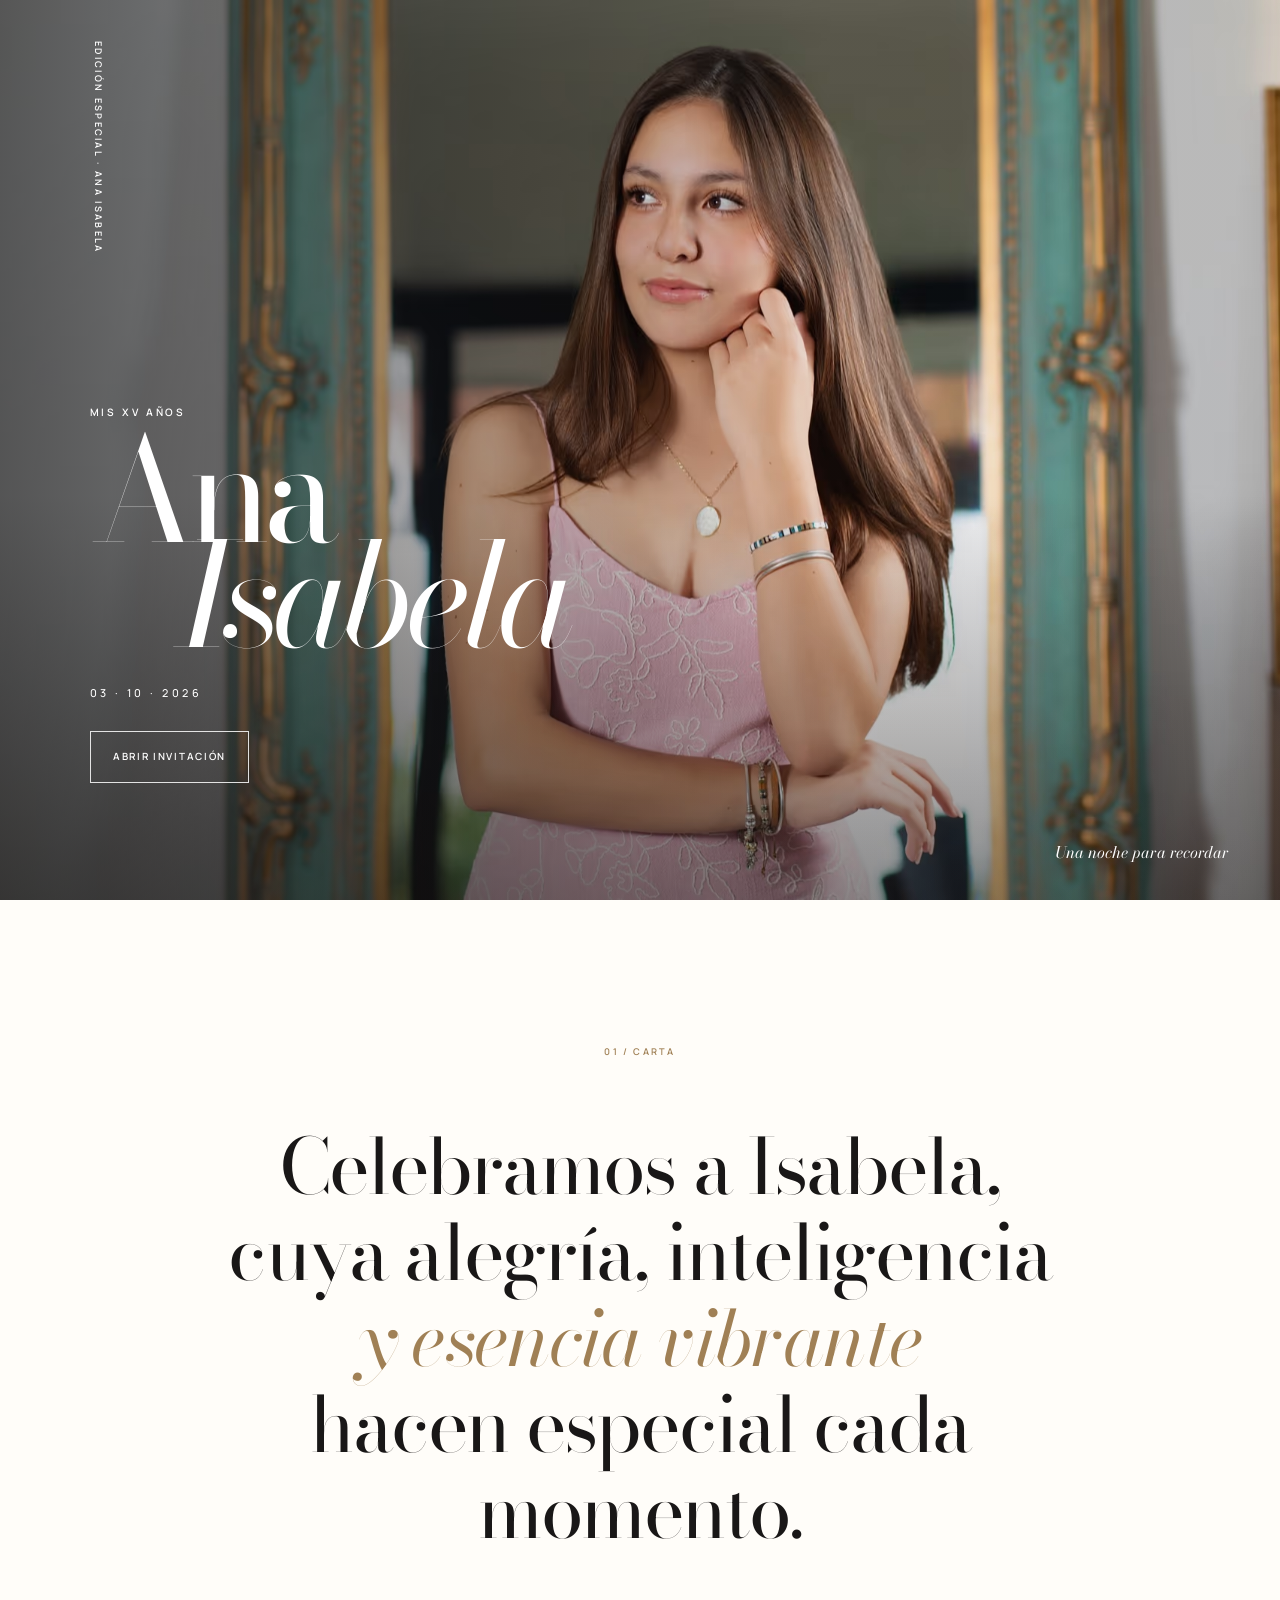
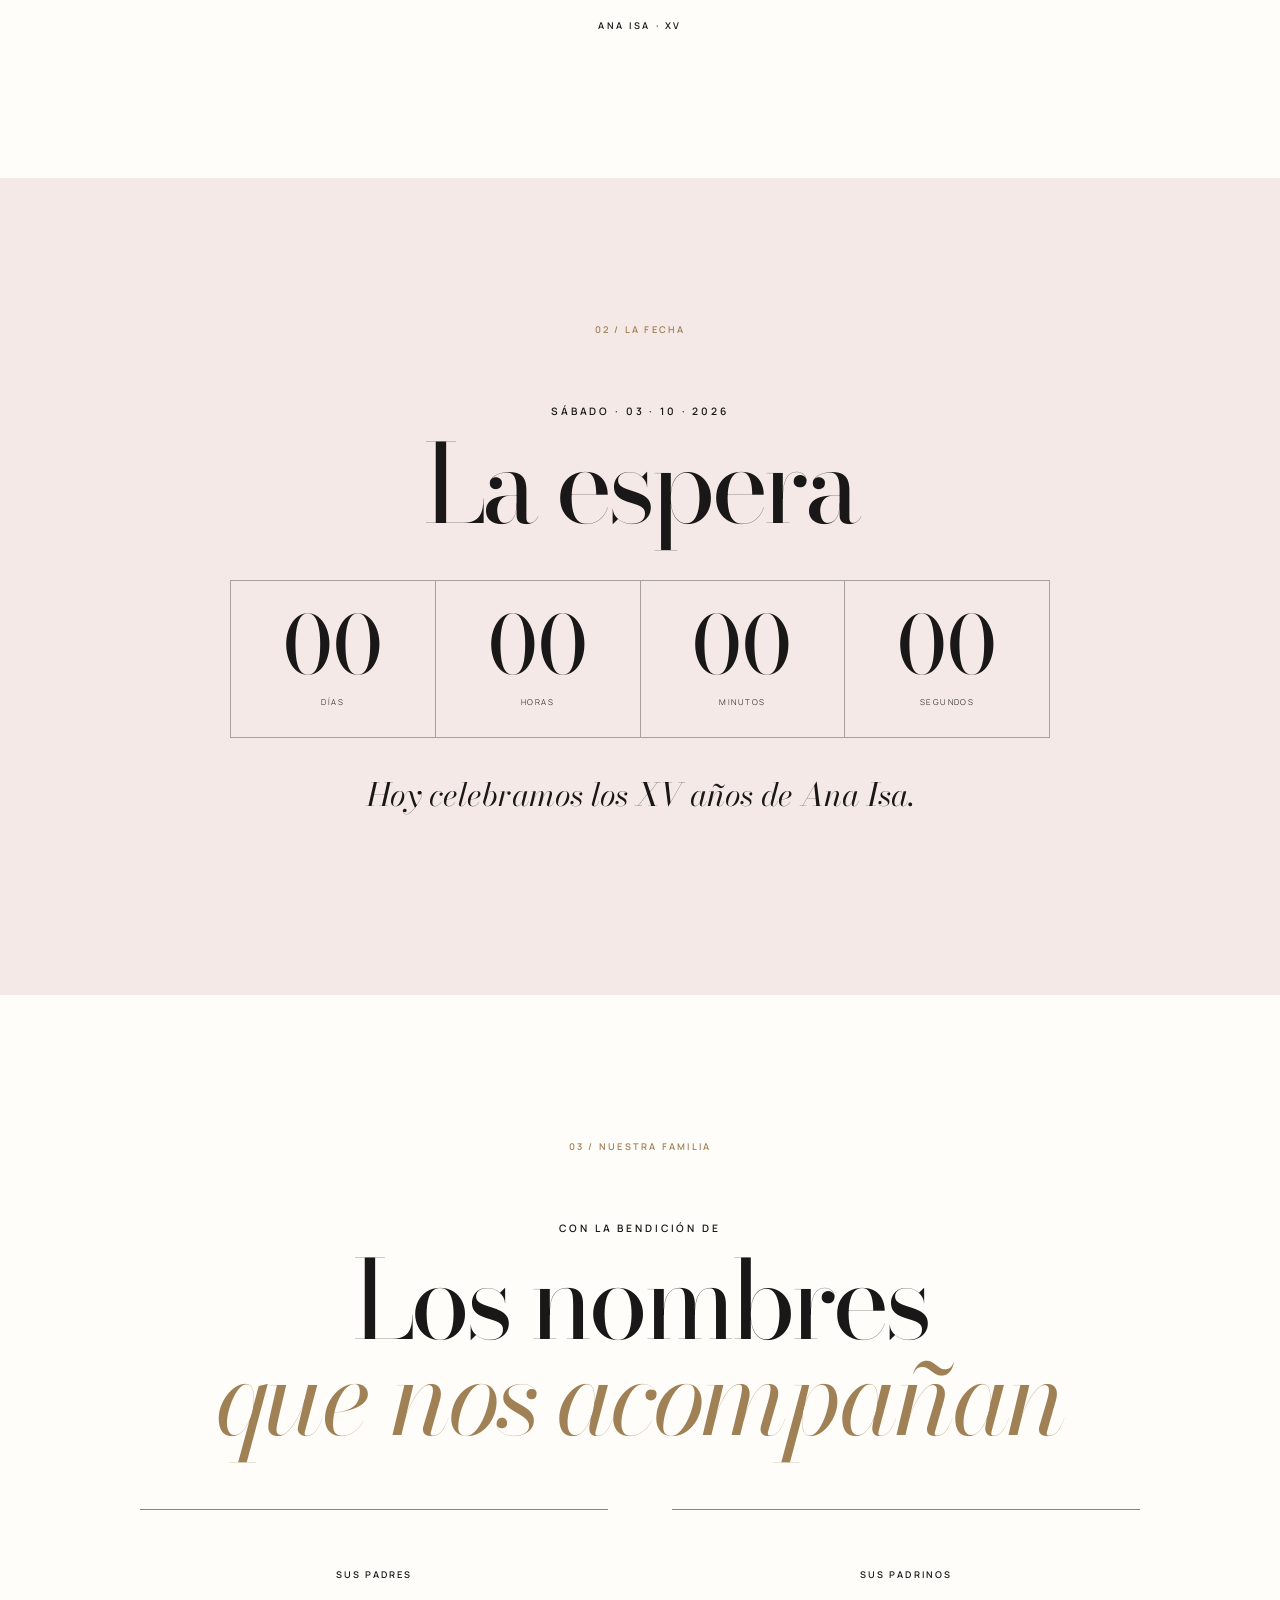
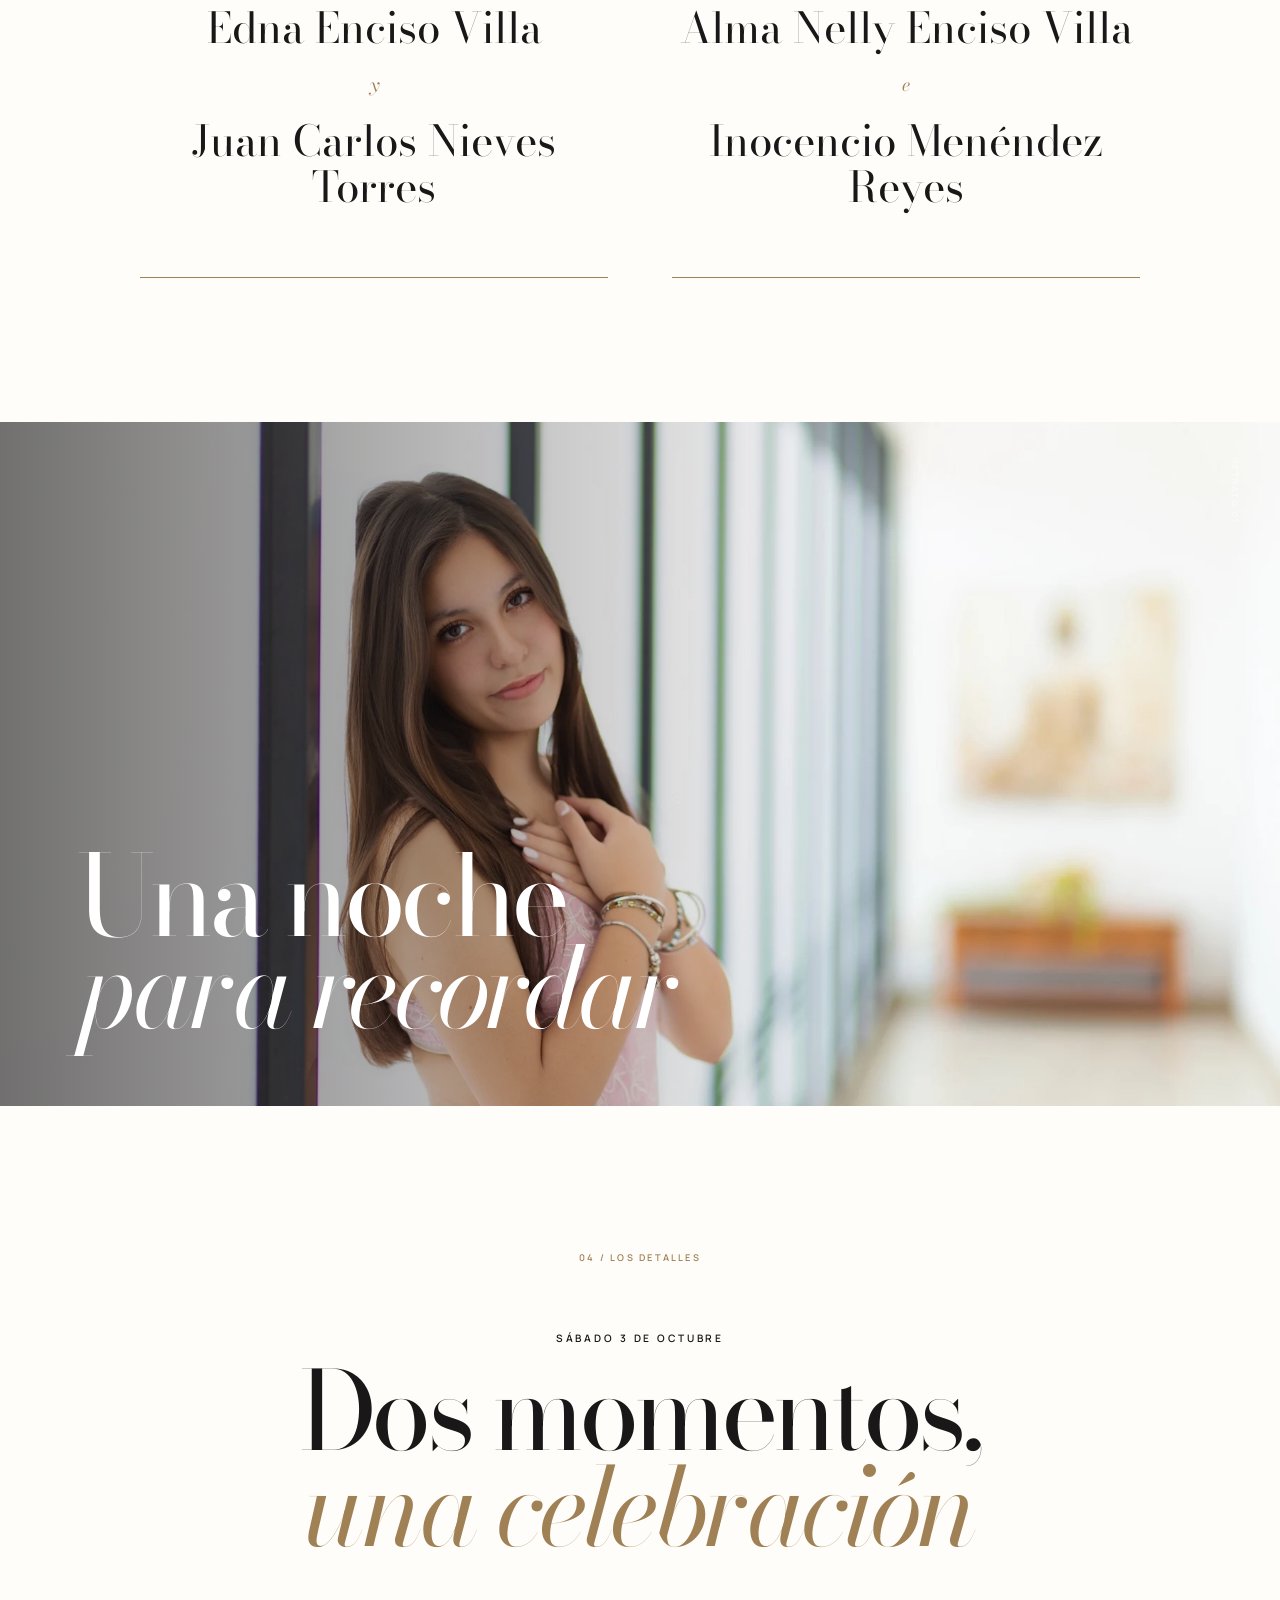
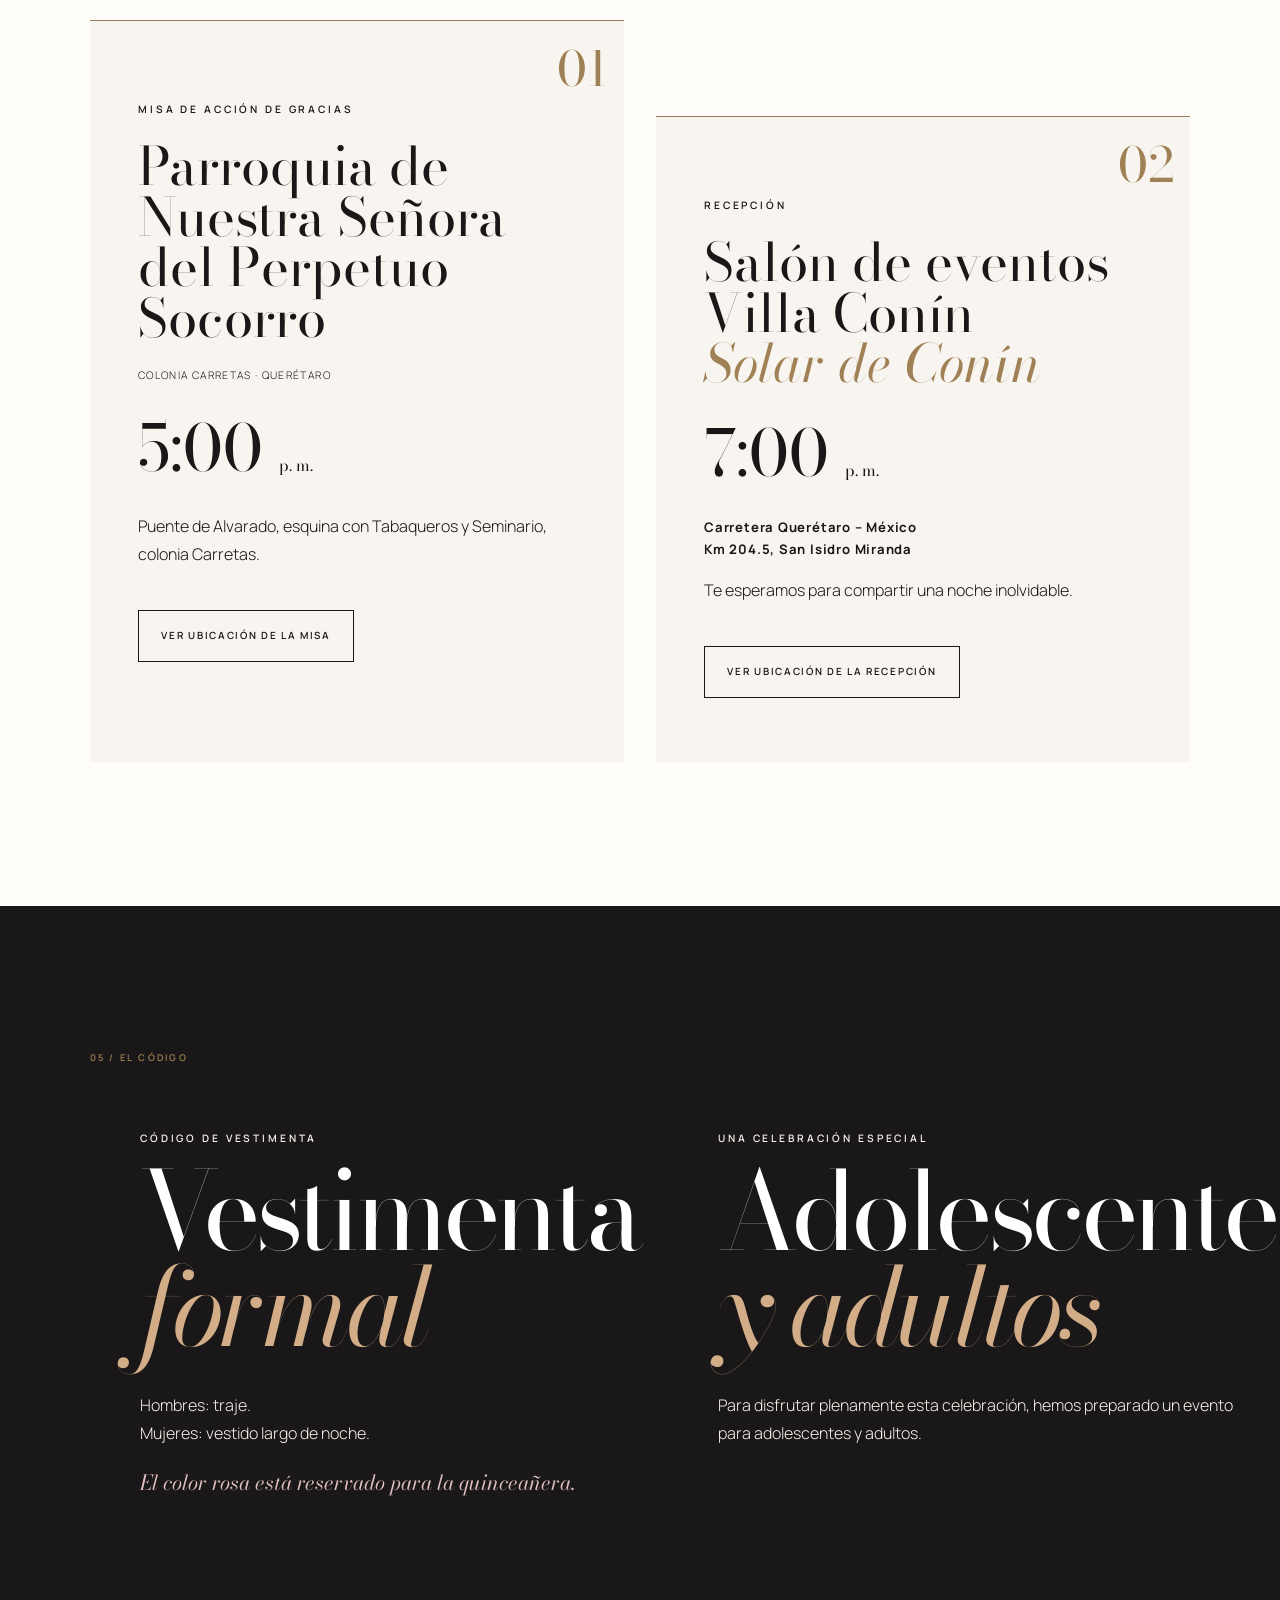
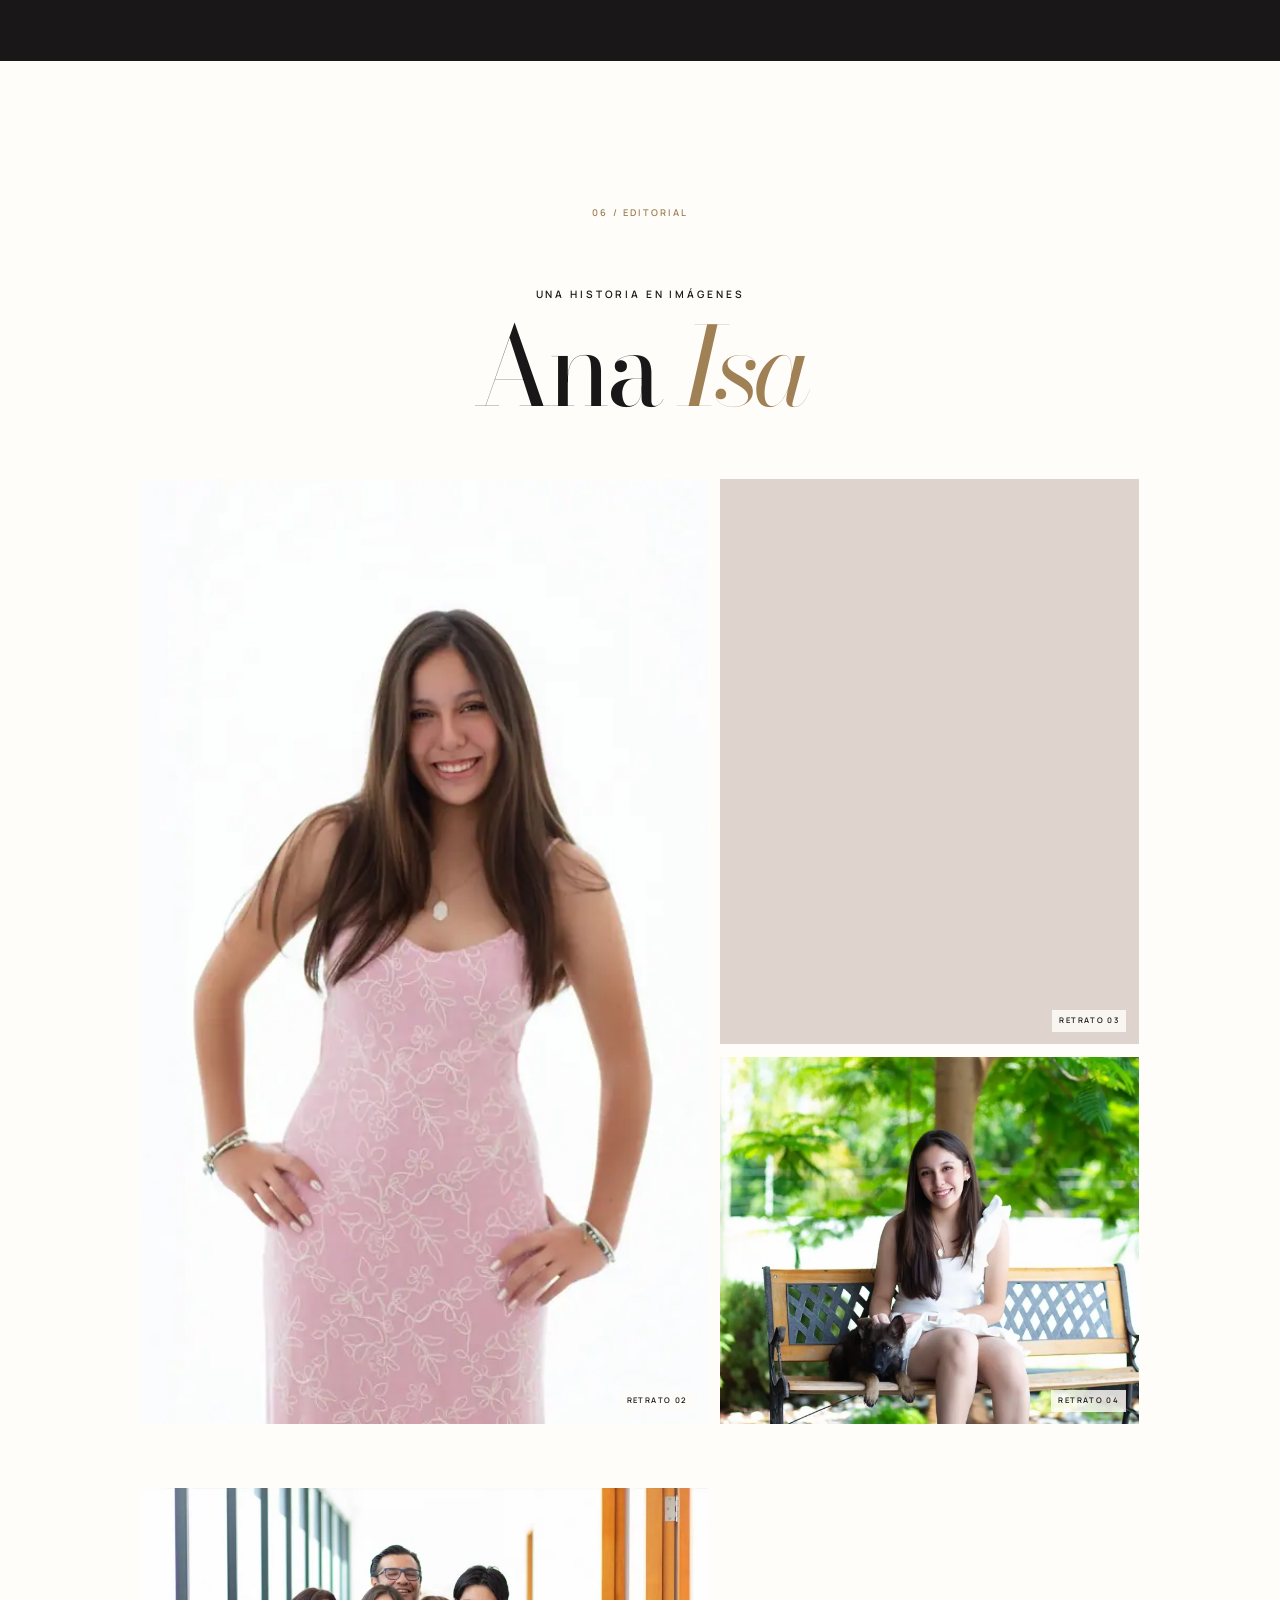
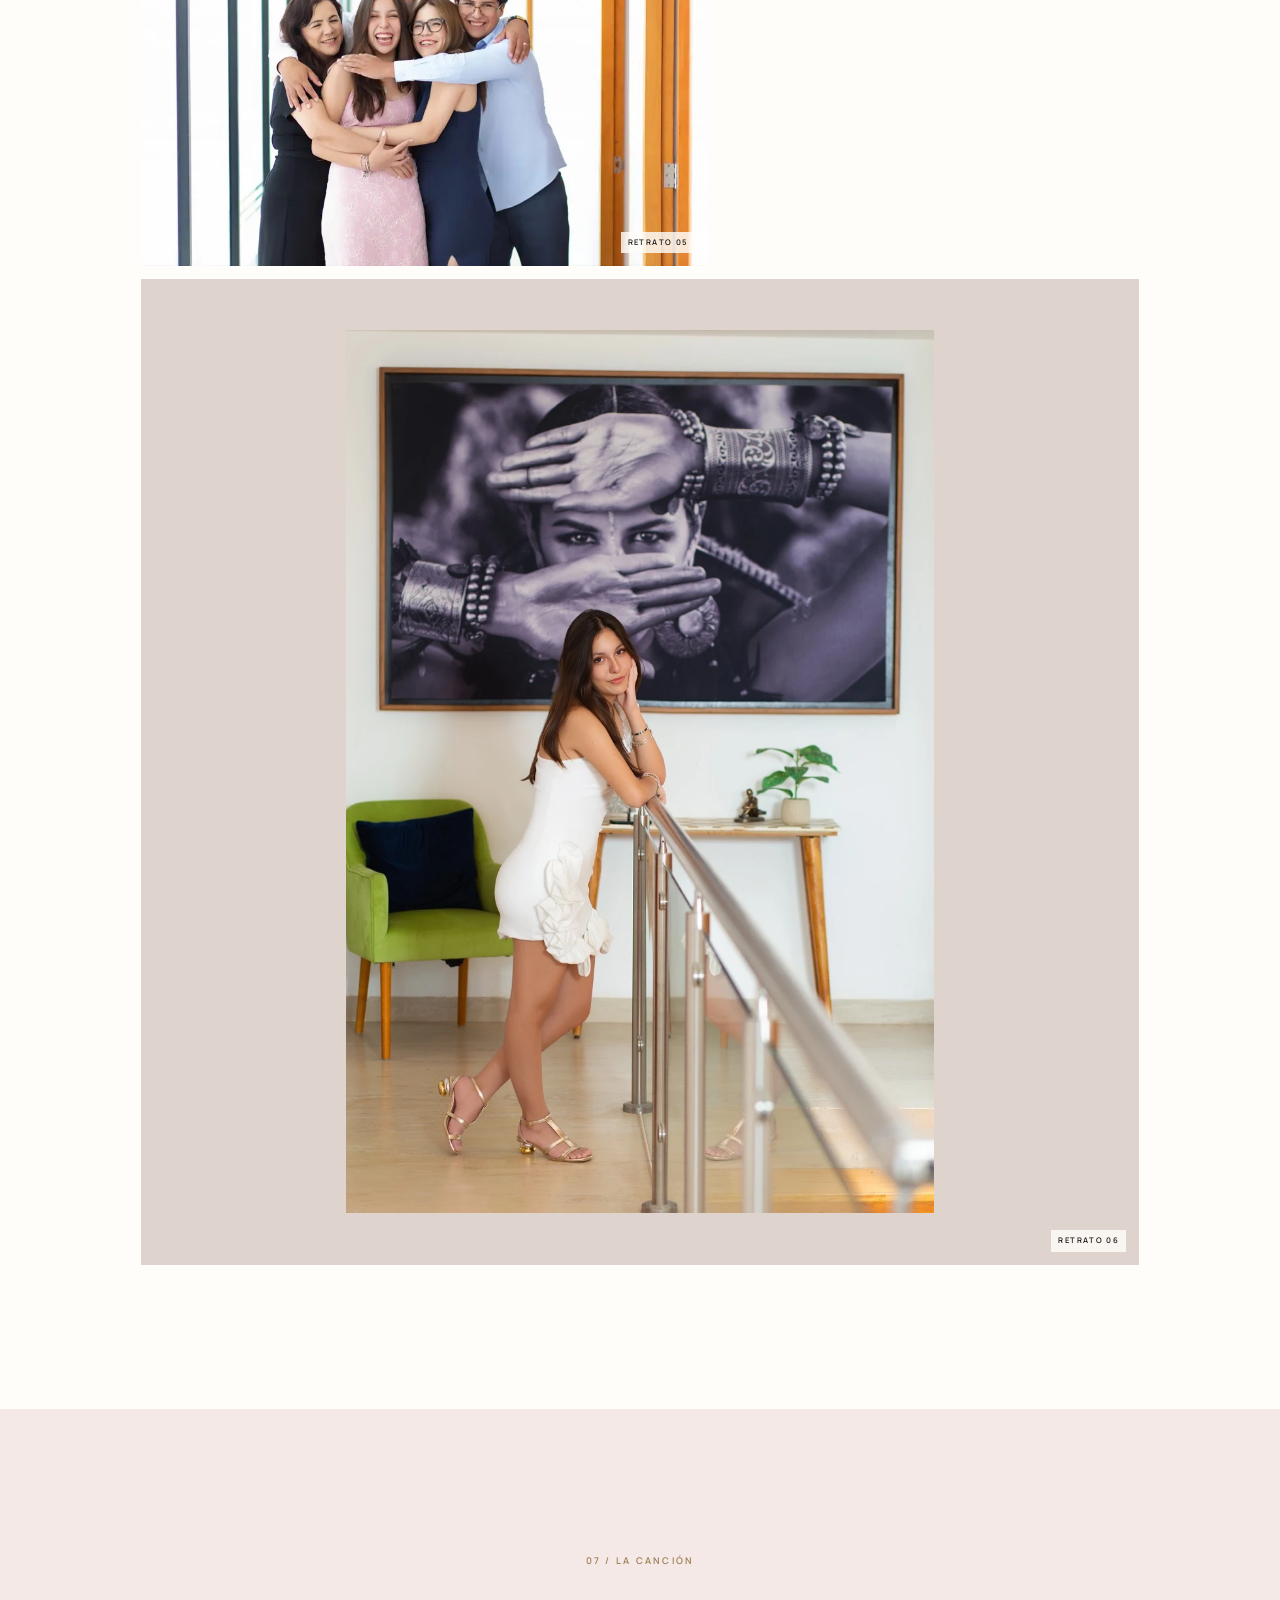
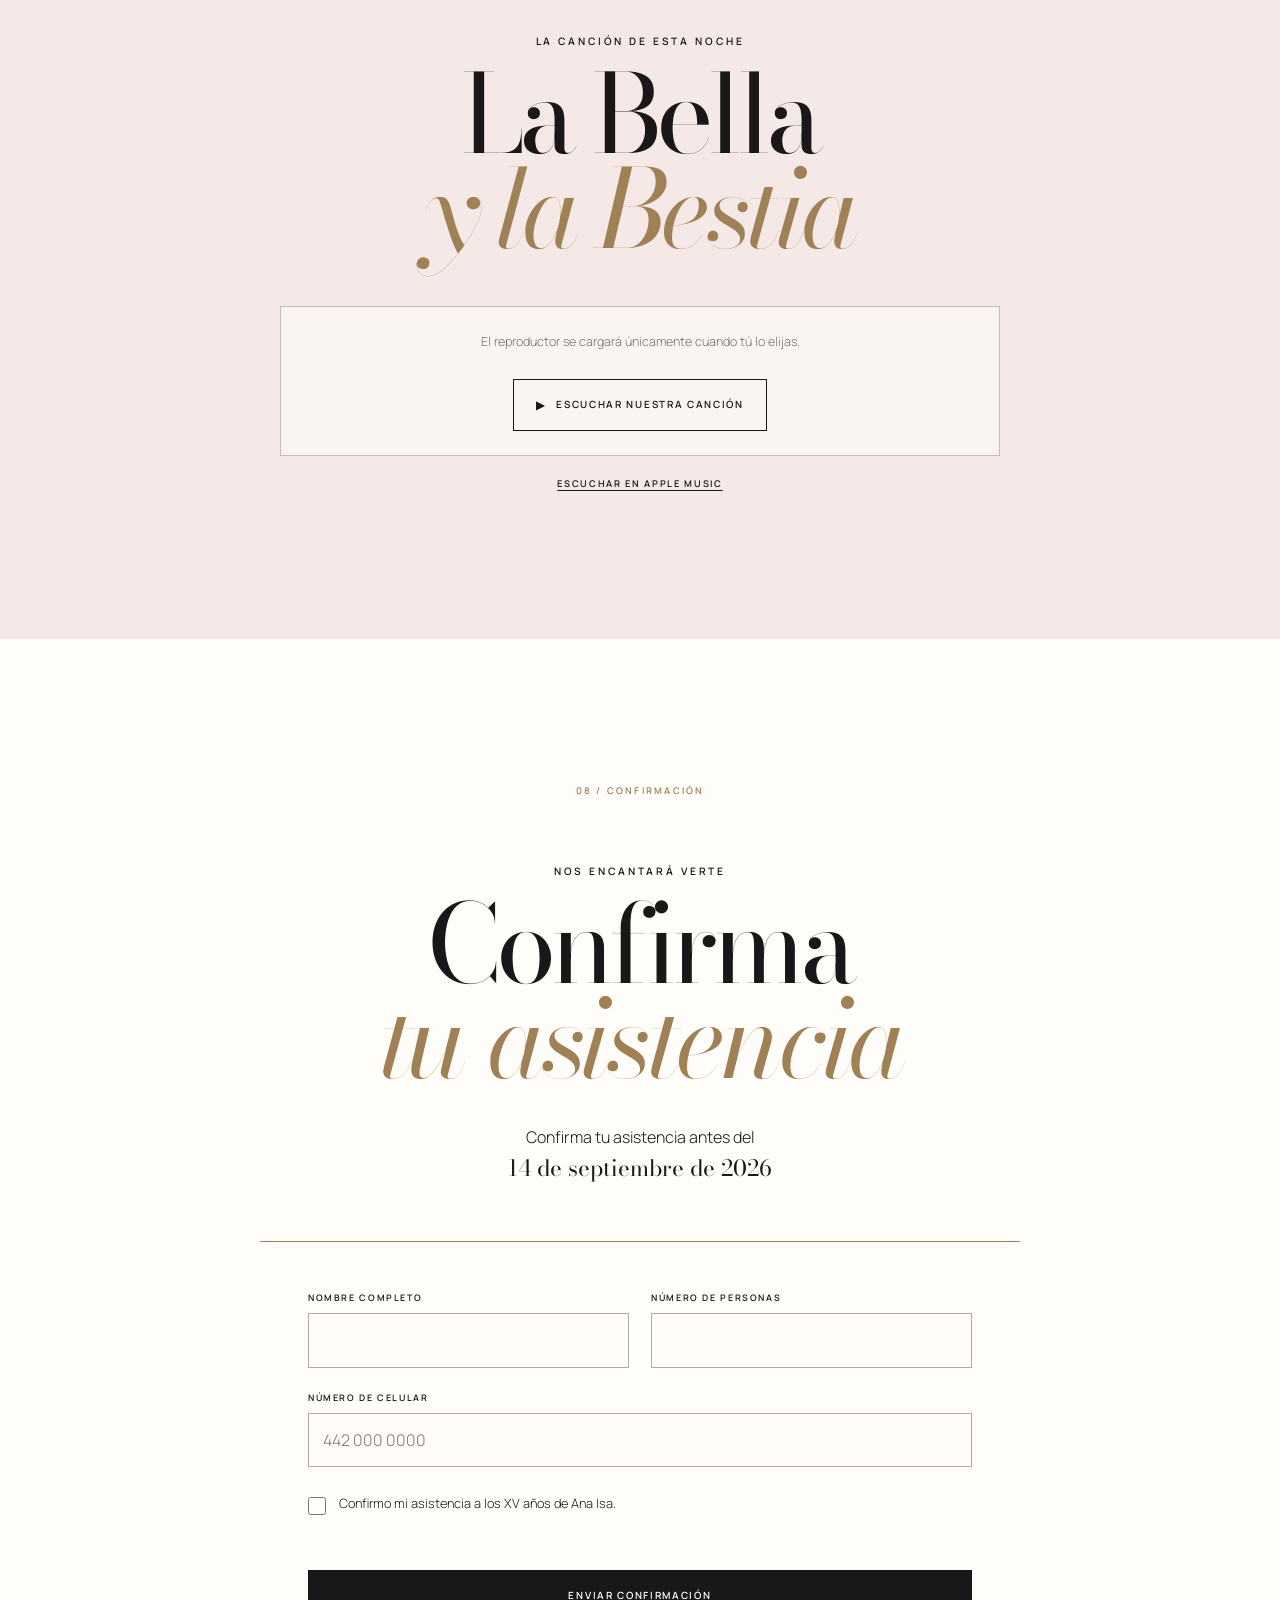
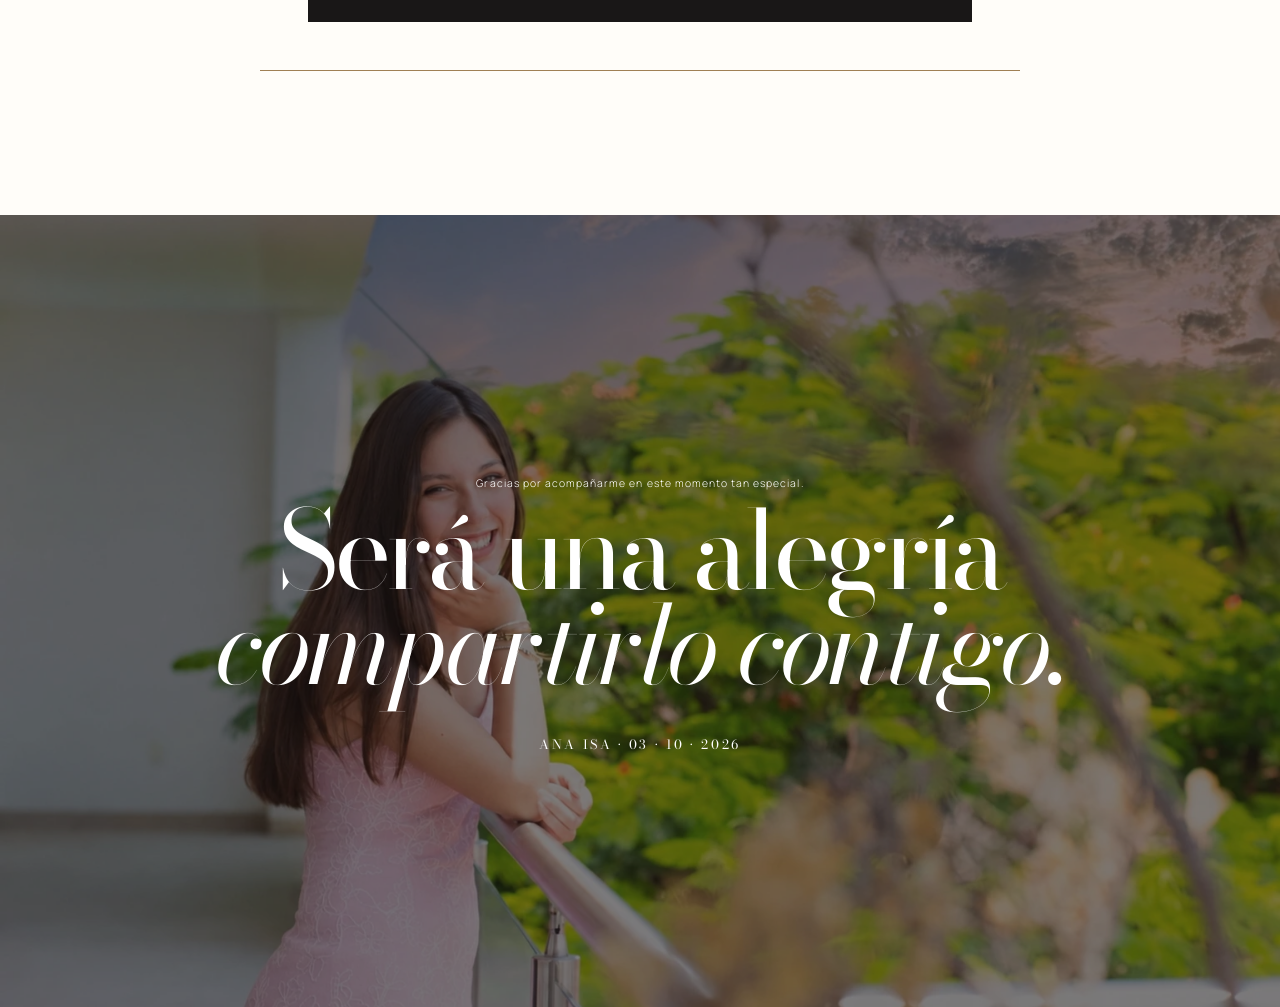
==== commit 701ccd91: "Add RSVP form to Ana Isa invitation" ====
--- a/AnaIsa/index.html
+++ b/AnaIsa/index.html
@@ -184,7 +184,38 @@
         <p>Invitación para</p><strong data-guest-name></strong><span data-guest-seats></span>
       </div>
       <p class="rsvp__deadline">Confirma tu asistencia antes del<br><strong>14 de septiembre de 2026</strong></p>
-      <a class="button button--dark" id="whatsapp-link" href="https://wa.me/524421864483?text=Hola%2C%20deseo%20confirmar%20mi%20asistencia%20a%20los%20XV%20a%C3%B1os%20de%20Ana%20Isa.%20Mi%20nombre%20es%20______%20y%20asistir%C3%A1n%20______%20personas." target="_blank" rel="noopener noreferrer">Confirmar por WhatsApp</a>
+      <form class="rsvp-form reveal" id="rsvp-form" novalidate>
+        <div class="rsvp-form__grid">
+          <label class="rsvp-field">
+            <span>Nombre completo</span>
+            <input type="text" name="name" autocomplete="name" maxlength="100" required>
+          </label>
+          <label class="rsvp-field">
+            <span>Número de personas</span>
+            <input type="number" name="partySize" inputmode="numeric" min="1" max="20" required>
+          </label>
+          <label class="rsvp-field rsvp-field--wide">
+            <span>Número de celular</span>
+            <input type="tel" name="phone" autocomplete="tel" inputmode="tel" maxlength="20" placeholder="442 000 0000" required>
+          </label>
+        </div>
+        <label class="rsvp-check">
+          <input type="checkbox" name="confirmed" value="true" required>
+          <span>Confirmo mi asistencia a los XV años de Ana Isa.</span>
+        </label>
+        <label class="rsvp-honeypot" aria-hidden="true">
+          Sitio web
+          <input type="text" name="website" tabindex="-1" autocomplete="off">
+        </label>
+        <p class="rsvp-form__status" id="rsvp-status" role="status" aria-live="polite"></p>
+        <button class="button button--dark" id="rsvp-submit" type="submit">Enviar confirmación</button>
+      </form>
+      <div class="rsvp-success" id="rsvp-success" hidden>
+        <p class="eyebrow">Confirmación registrada</p>
+        <h3>Gracias por acompañarnos.</h3>
+        <p>Tu respuesta quedó guardada. Si lo deseas, también puedes avisarnos por WhatsApp.</p>
+        <a class="button button--dark" id="whatsapp-link" href="#" target="_blank" rel="noopener noreferrer">Notificar por WhatsApp</a>
+      </div>
     </section>
 
     <footer class="closing">
@@ -199,6 +230,6 @@
   </main>
 
     <script src="guest.js?v=20260720-mobile" defer></script>
-    <script src="script.js?v=20260726-open-fix" defer></script>
+    <script src="script.js?v=20260726-rsvp-form" defer></script>
 </body>
 </html>
--- a/AnaIsa/styles.css
+++ b/AnaIsa/styles.css
@@ -44,9 +44,10 @@
 .gallery{padding-inline:0;text-align:center}.gallery>.section-number,.gallery>.eyebrow,.gallery>h2{padding-inline:1.25rem}.gallery h2 em{color:var(--gold)}.gallery__grid{display:grid;gap:.7rem;margin-top:4rem;text-align:left}.gallery figure{position:relative;min-height:52vh;margin:0;overflow:hidden;background:#ded3cd}.gallery picture{display:block;height:100%}.gallery img{height:100%;object-fit:cover}.gallery figcaption{position:absolute;right:.8rem;bottom:.8rem;padding:.25rem .45rem;background:rgba(255,253,249,.82);font-size:.48rem;font-weight:600;letter-spacing:.18em;text-transform:uppercase}.gallery__lead img{object-position:center 31%}.gallery__wide img{object-position:center}.gallery__small img{object-position:center}.gallery__six{min-height:0!important;background:var(--blush)}.gallery__six picture{height:auto}.gallery__six img{display:block;width:100%;height:auto;object-fit:contain}
 .music{text-align:center}.music h2 em{color:var(--gold)}.music__player{max-width:720px;margin:3rem auto 0;padding:1.5rem;border:1px solid rgba(25,23,23,.25);background:rgba(255,253,249,.62)}.music__player p{margin:0;color:var(--muted);font-size:.78rem}.music__player iframe{display:block;width:100%;height:175px;border:0;border-radius:0;background:#fff}.button--play span{font-size:.7rem}.music__fallback{display:inline-block;margin-top:1.25rem;color:var(--ink);font-size:.58rem;font-weight:600;letter-spacing:.18em;text-transform:uppercase;text-underline-offset:.35em}
 .rsvp{text-align:center}.rsvp h2 em{color:var(--gold)}.rsvp__deadline{max-width:620px;margin:2rem auto}.rsvp__deadline strong{font:400 1.4rem var(--serif)}.guest-message{max-width:560px;margin:0 auto 2.5rem;padding:1.8rem;border-top:1px solid var(--gold);border-bottom:1px solid var(--gold)}.guest-message p{margin:0;font-size:.55rem;font-weight:600;letter-spacing:.2em;text-transform:uppercase}.guest-message strong{display:block;font:400 2.2rem var(--serif)}.guest-message span{font-size:.72rem;letter-spacing:.08em}
+.rsvp-form{max-width:760px;margin:3.5rem auto 0;padding:2rem 1.25rem;border-top:1px solid var(--gold);border-bottom:1px solid var(--gold);text-align:left}.rsvp-form__grid{display:grid;gap:1.4rem}.rsvp-field{display:grid;gap:.45rem}.rsvp-field span{font-size:.56rem;font-weight:600;letter-spacing:.18em;text-transform:uppercase}.rsvp-field input{width:100%;min-height:3.4rem;padding:.75rem .85rem;border:1px solid rgba(25,23,23,.35);border-radius:0;background:rgba(255,253,249,.7);color:var(--ink);font:300 1rem var(--sans)}.rsvp-field input:focus{border-color:var(--gold);outline:2px solid rgba(160,128,85,.18);outline-offset:2px}.rsvp-check{display:flex;gap:.8rem;align-items:flex-start;margin:1.7rem 0 0;font-size:.8rem;line-height:1.5}.rsvp-check input{width:1.15rem;height:1.15rem;margin:.15rem 0 0;accent-color:var(--gold)}.rsvp-honeypot{position:absolute;left:-10000px;width:1px;height:1px;overflow:hidden}.rsvp-form__status{min-height:1.7rem;margin:1rem 0 0;color:#8b2d2d;font-size:.76rem}.rsvp-form .button{width:100%;margin-top:.7rem}.rsvp-form.is-sending{opacity:.68;pointer-events:none}.rsvp-success{max-width:680px;margin:3.5rem auto 0;padding:2.4rem 1.25rem;border-top:1px solid var(--gold);border-bottom:1px solid var(--gold)}.rsvp-success h3{margin:.5rem 0 1rem;font:400 clamp(2rem,8vw,3.3rem)/1 var(--serif)}.rsvp-success p:not(.eyebrow){max-width:520px;margin:0 auto}
 .closing{position:relative;display:grid;place-items:center;min-height:88svh;overflow:hidden;color:#fff;text-align:center}.closing__media,.closing__shade{position:absolute;inset:0}.closing__media img{height:100%;object-fit:cover;object-position:43% center}.closing__shade{background:rgba(18,16,15,.54)}.closing__content{position:relative;padding:2rem}.closing__content>p{font-size:.65rem;letter-spacing:.1em}.closing h2{color:#fff}.closing span{font:400 .8rem var(--serif);letter-spacing:.2em;text-transform:uppercase}
 .reveal{opacity:1;transform:none}.reveal-ready .reveal:not(.is-visible){opacity:0;transform:translateY(18px);transition:opacity .55s ease,transform .55s ease}.reveal.is-visible{opacity:1;transform:none}
-@media (min-width:760px){.section{padding:9rem 7vw}.countdown__grid{grid-template-columns:repeat(4,1fr)}.family__grid,.events__grid,.notes__grid{grid-template-columns:repeat(2,1fr)}.event-card{padding:5rem 3rem 4rem}.event-card--offset{margin-top:6rem}.gallery__grid{grid-template-columns:1.1fr .9fr;padding:0 4vw;gap:1vw}.gallery__lead{grid-row:span 2}.gallery__wide{min-height:52vh!important}.gallery__small{min-height:38vh!important}.gallery__small--lower{margin-top:4vw!important}.gallery__six{grid-column:1/-1;padding:4vw 16vw}.opening__media img,.hero__media img{object-position:center 45%}.opening__content,.hero__content{left:7vw}.opening h1 em,.hero h2 em{margin-left:7vw}}
+@media (min-width:760px){.section{padding:9rem 7vw}.countdown__grid{grid-template-columns:repeat(4,1fr)}.family__grid,.events__grid,.notes__grid{grid-template-columns:repeat(2,1fr)}.event-card{padding:5rem 3rem 4rem}.event-card--offset{margin-top:6rem}.gallery__grid{grid-template-columns:1.1fr .9fr;padding:0 4vw;gap:1vw}.gallery__lead{grid-row:span 2}.gallery__wide{min-height:52vh!important}.gallery__small{min-height:38vh!important}.gallery__small--lower{margin-top:4vw!important}.gallery__six{grid-column:1/-1;padding:4vw 16vw}.rsvp-form{padding:3rem}.rsvp-form__grid{grid-template-columns:1fr 1fr}.rsvp-field--wide{grid-column:1/-1}.opening__media img,.hero__media img{object-position:center 45%}.opening__content,.hero__content{left:7vw}.opening h1 em,.hero h2 em{margin-left:7vw}}
 @media (min-width:1100px){.gallery__grid{grid-template-columns:1.15fr .85fr}.gallery__lead{min-height:105vh!important}.gallery__wide{min-height:60vh!important}}
 @media (max-width:430px){.opening__content{bottom:10vh}.opening h1{font-size:clamp(4rem,20vw,5.4rem)}.hero h2{font-size:clamp(4.1rem,21vw,5.7rem)}.section{padding-top:5.5rem;padding-bottom:5.5rem}.section-number{margin-bottom:3rem}.button{width:100%;max-width:22rem;padding-inline:.8rem}.countdown__grid strong{font-size:2.8rem}.music__player iframe{height:175px}}
 @media (prefers-reduced-motion:reduce){html{scroll-behavior:auto}*,*::before,*::after{animation:none!important;transition:none!important}.reveal{opacity:1;transform:none}}
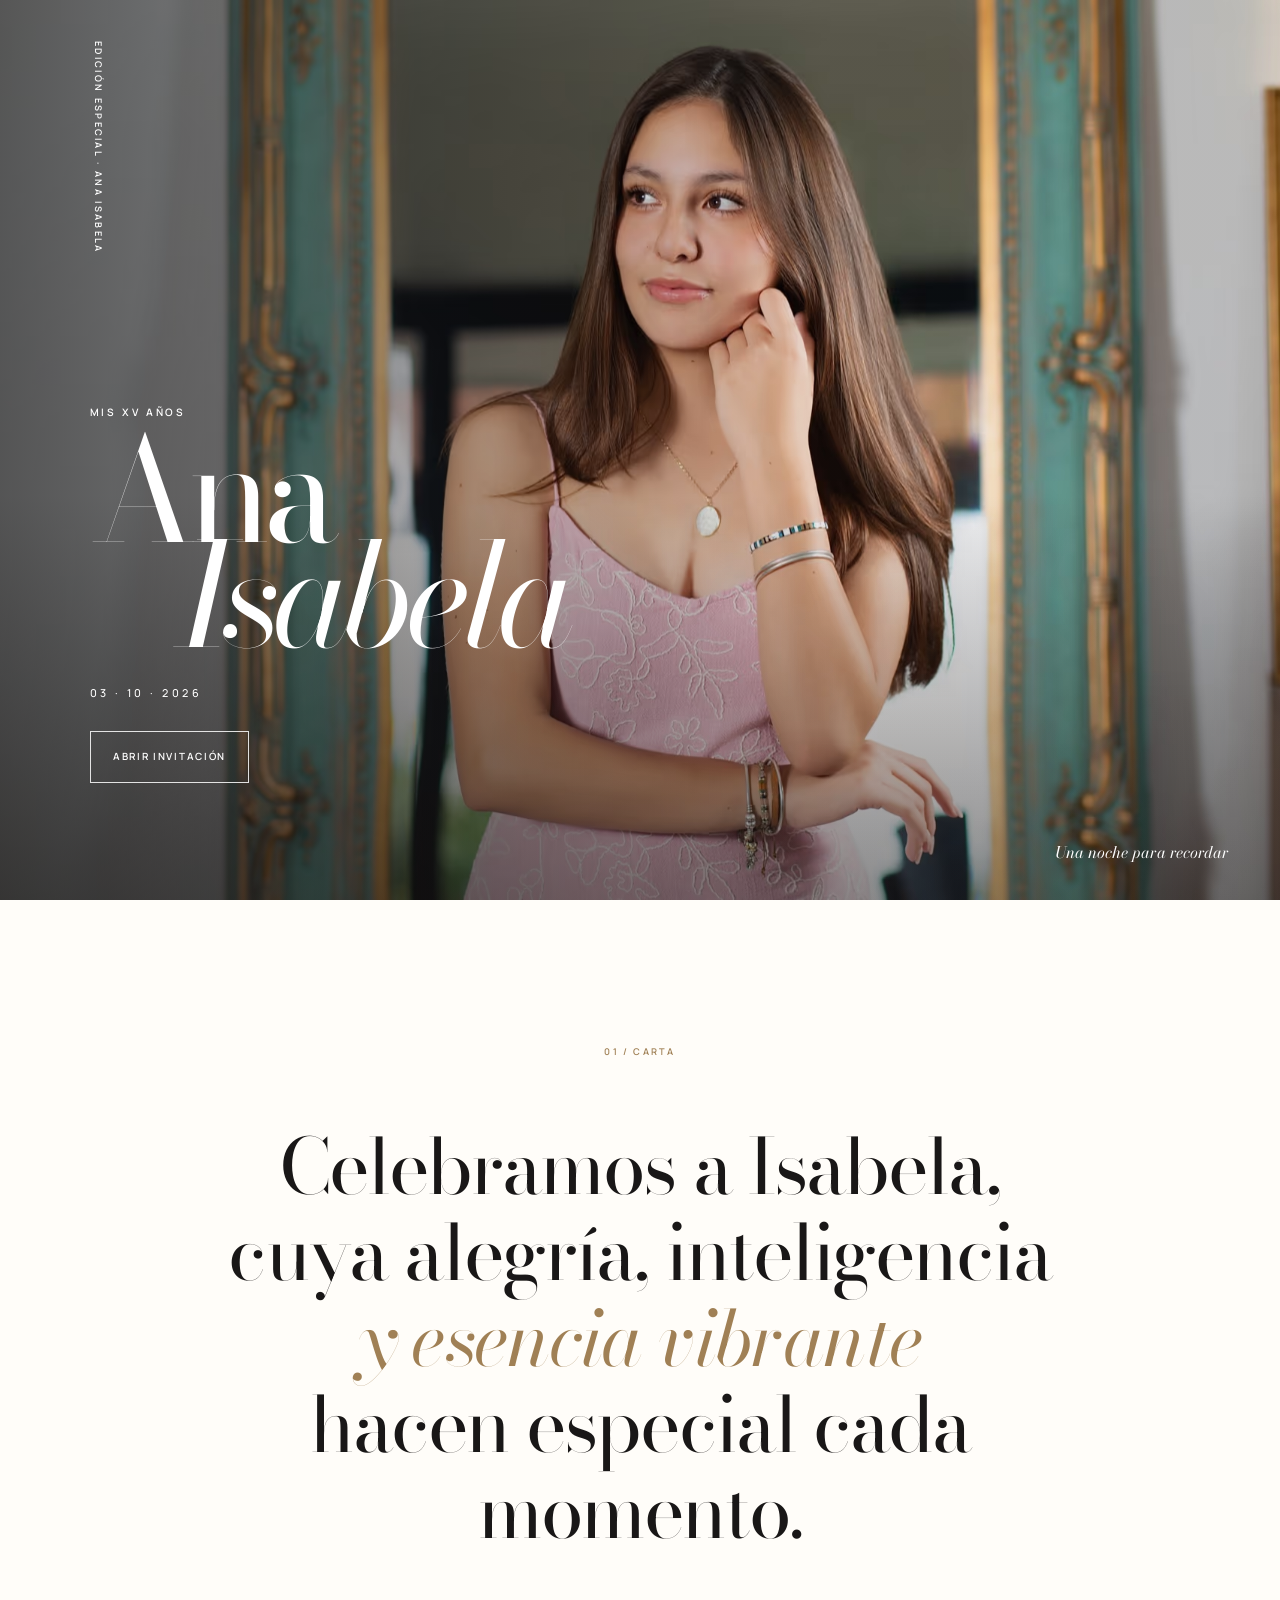
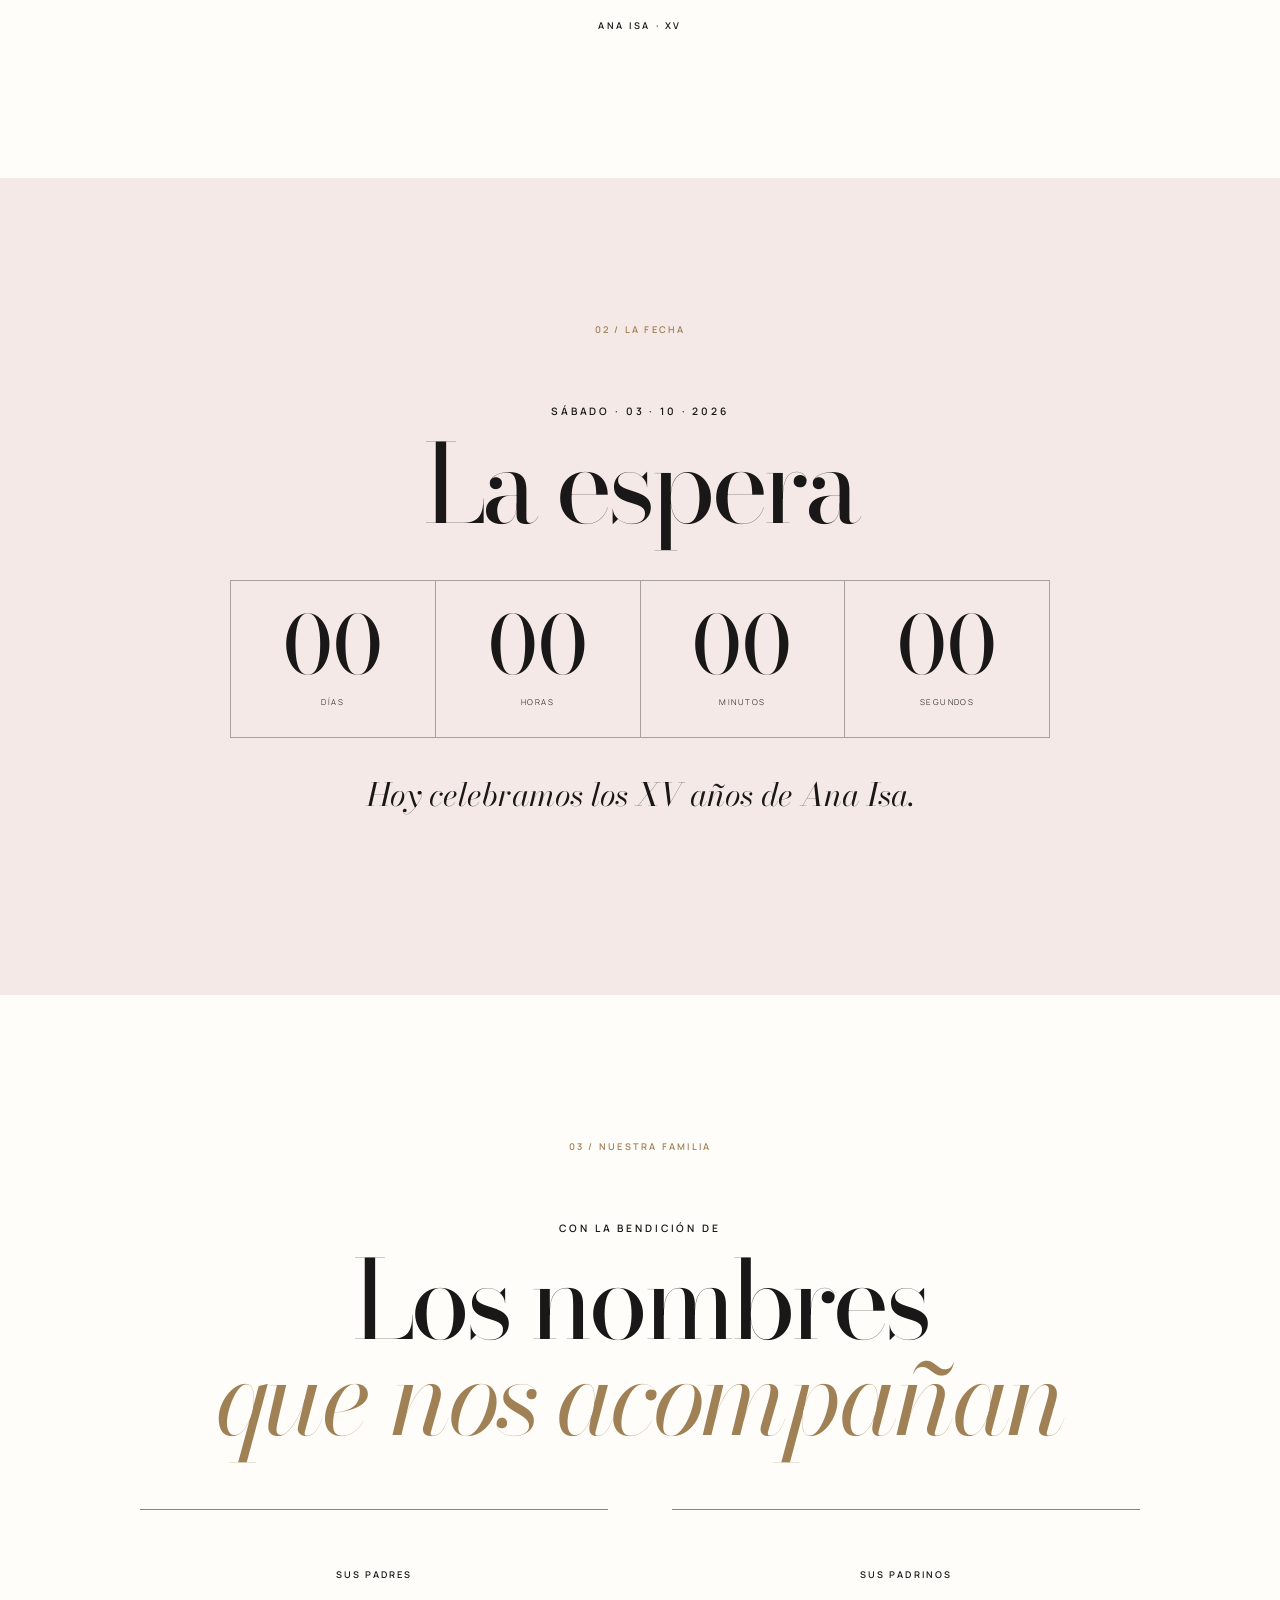
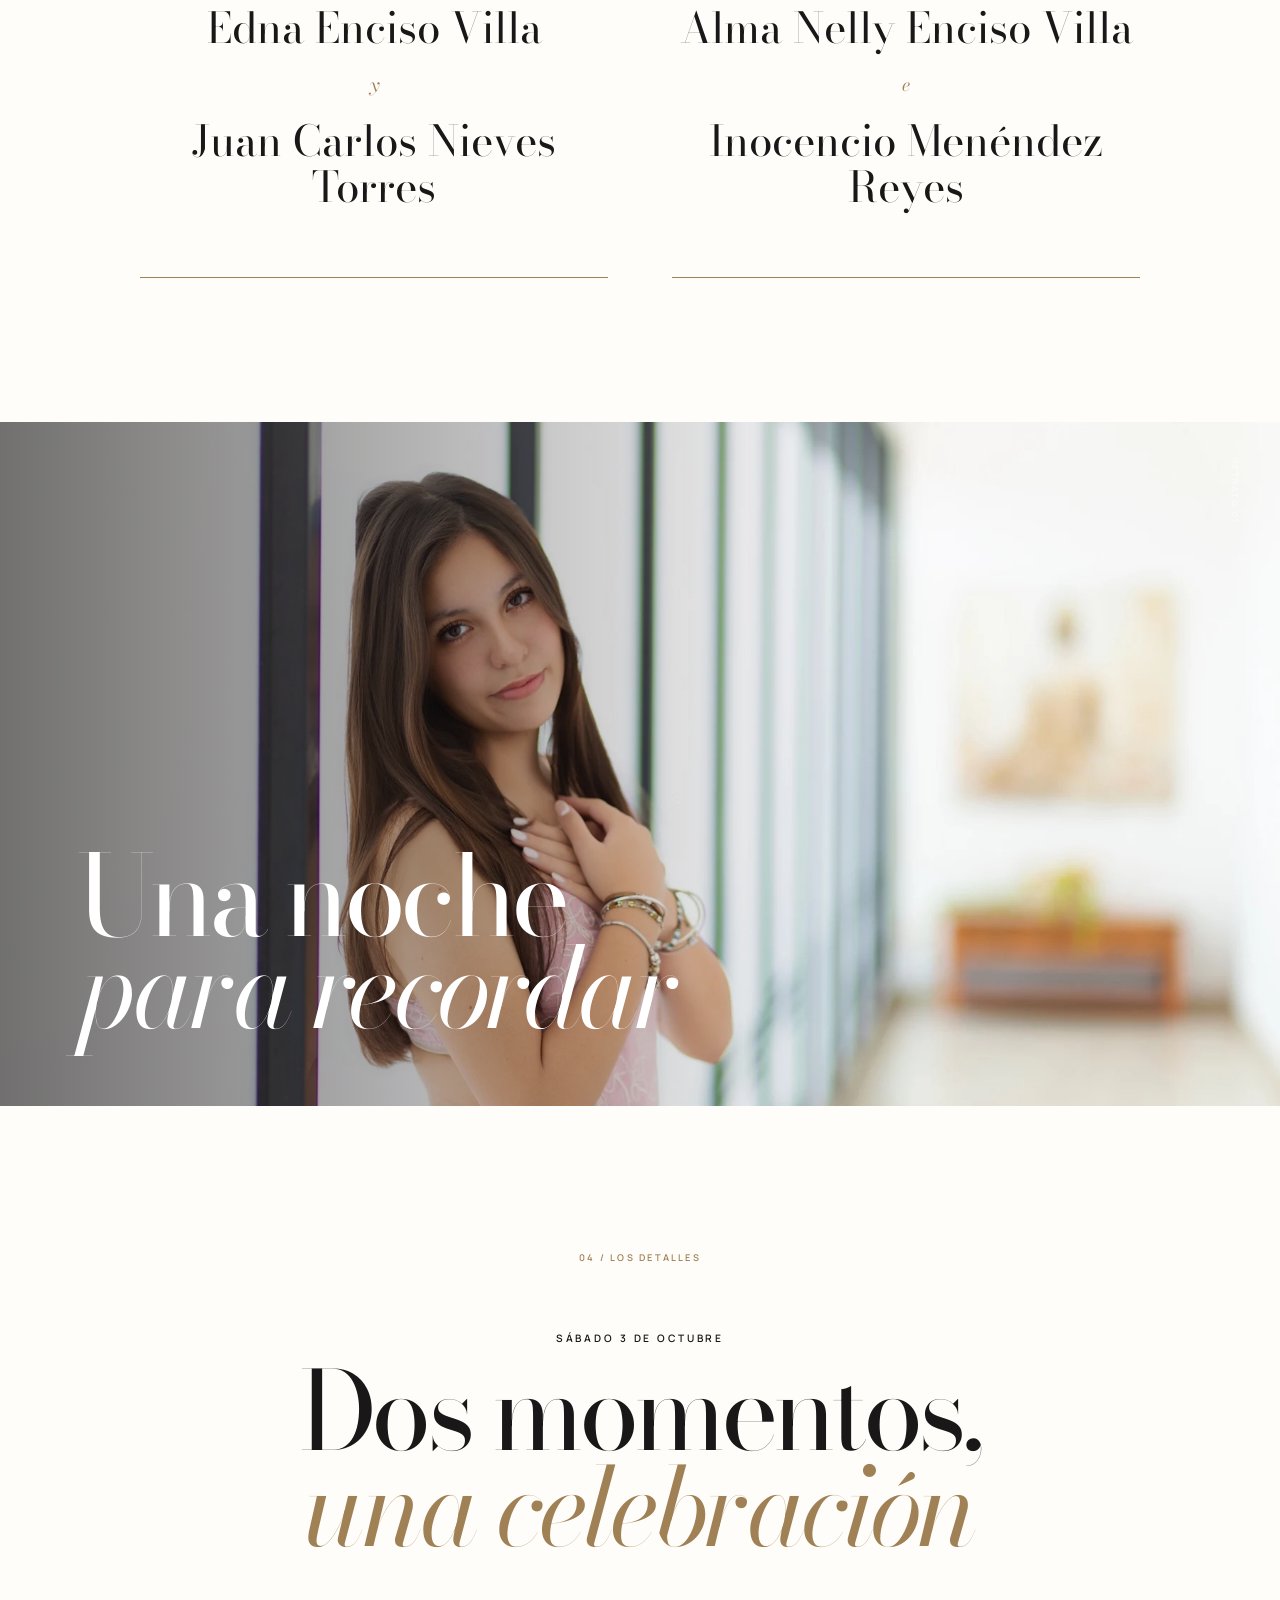
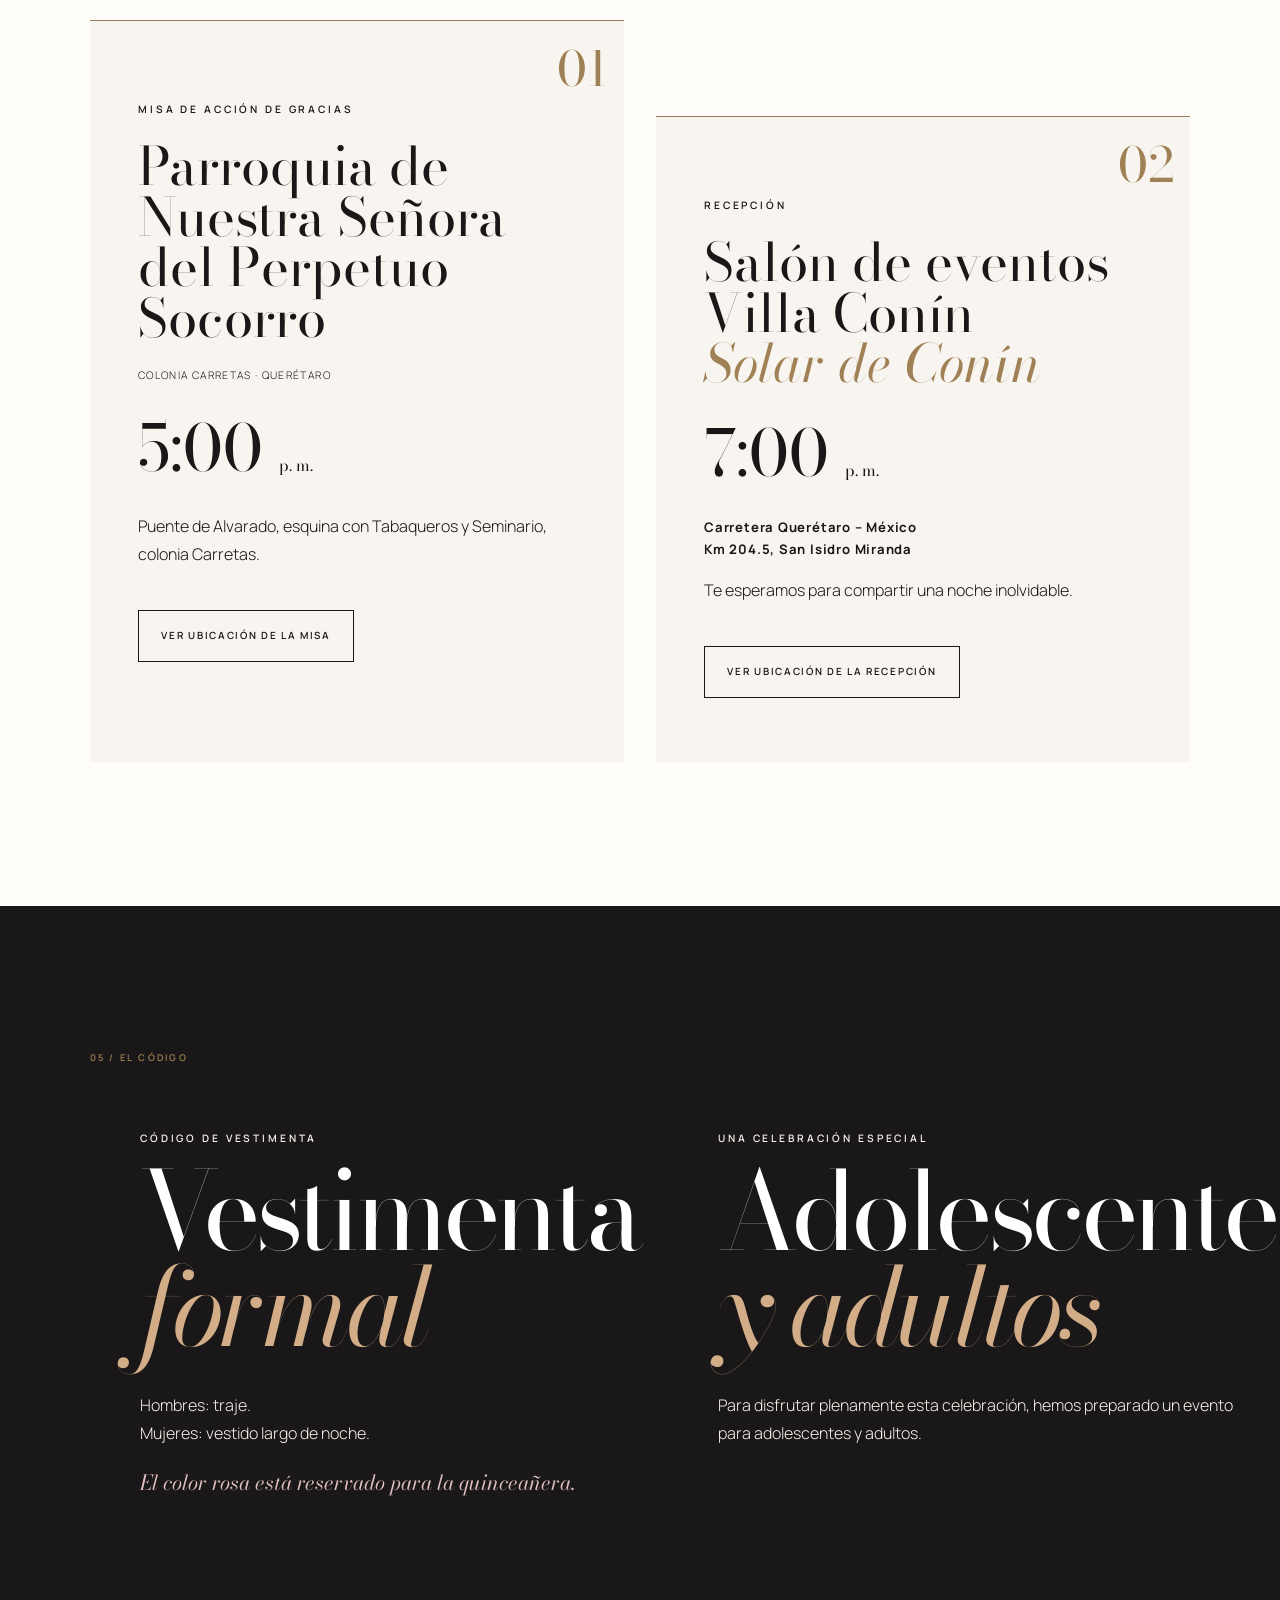
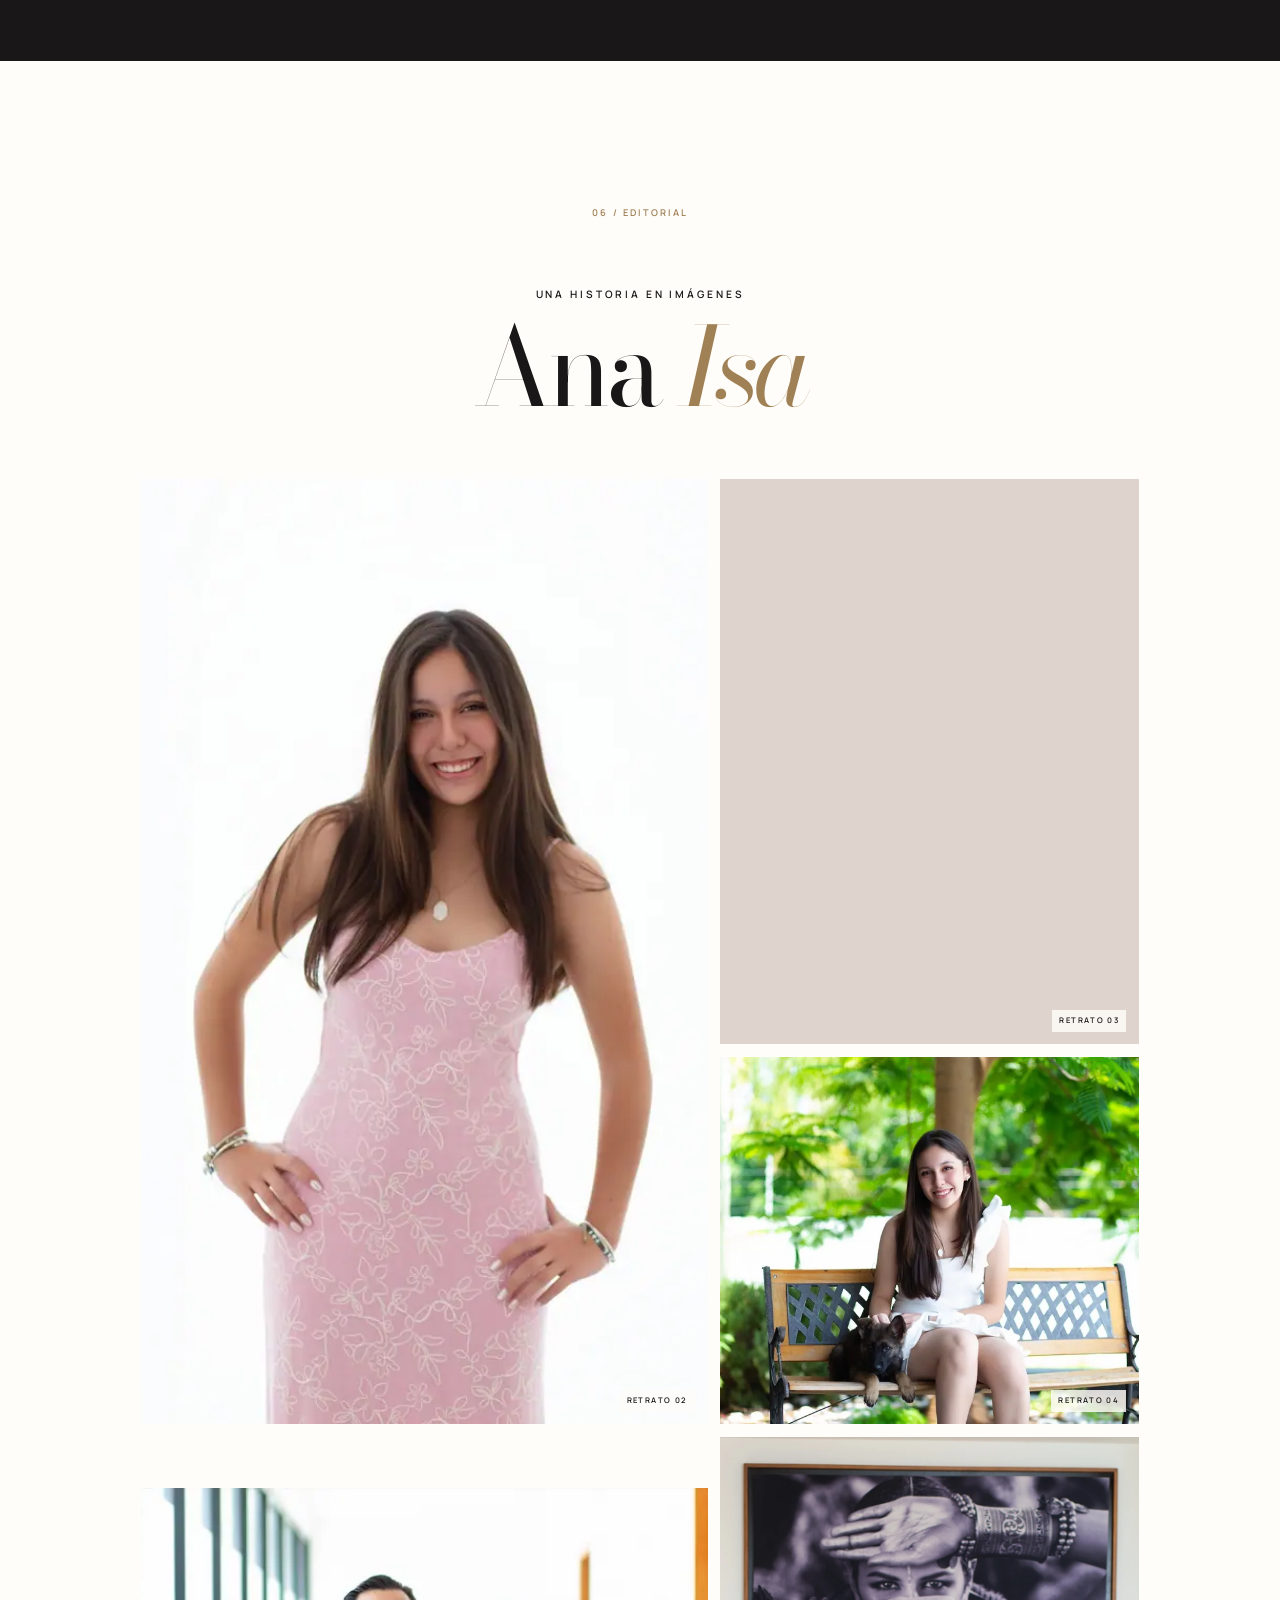
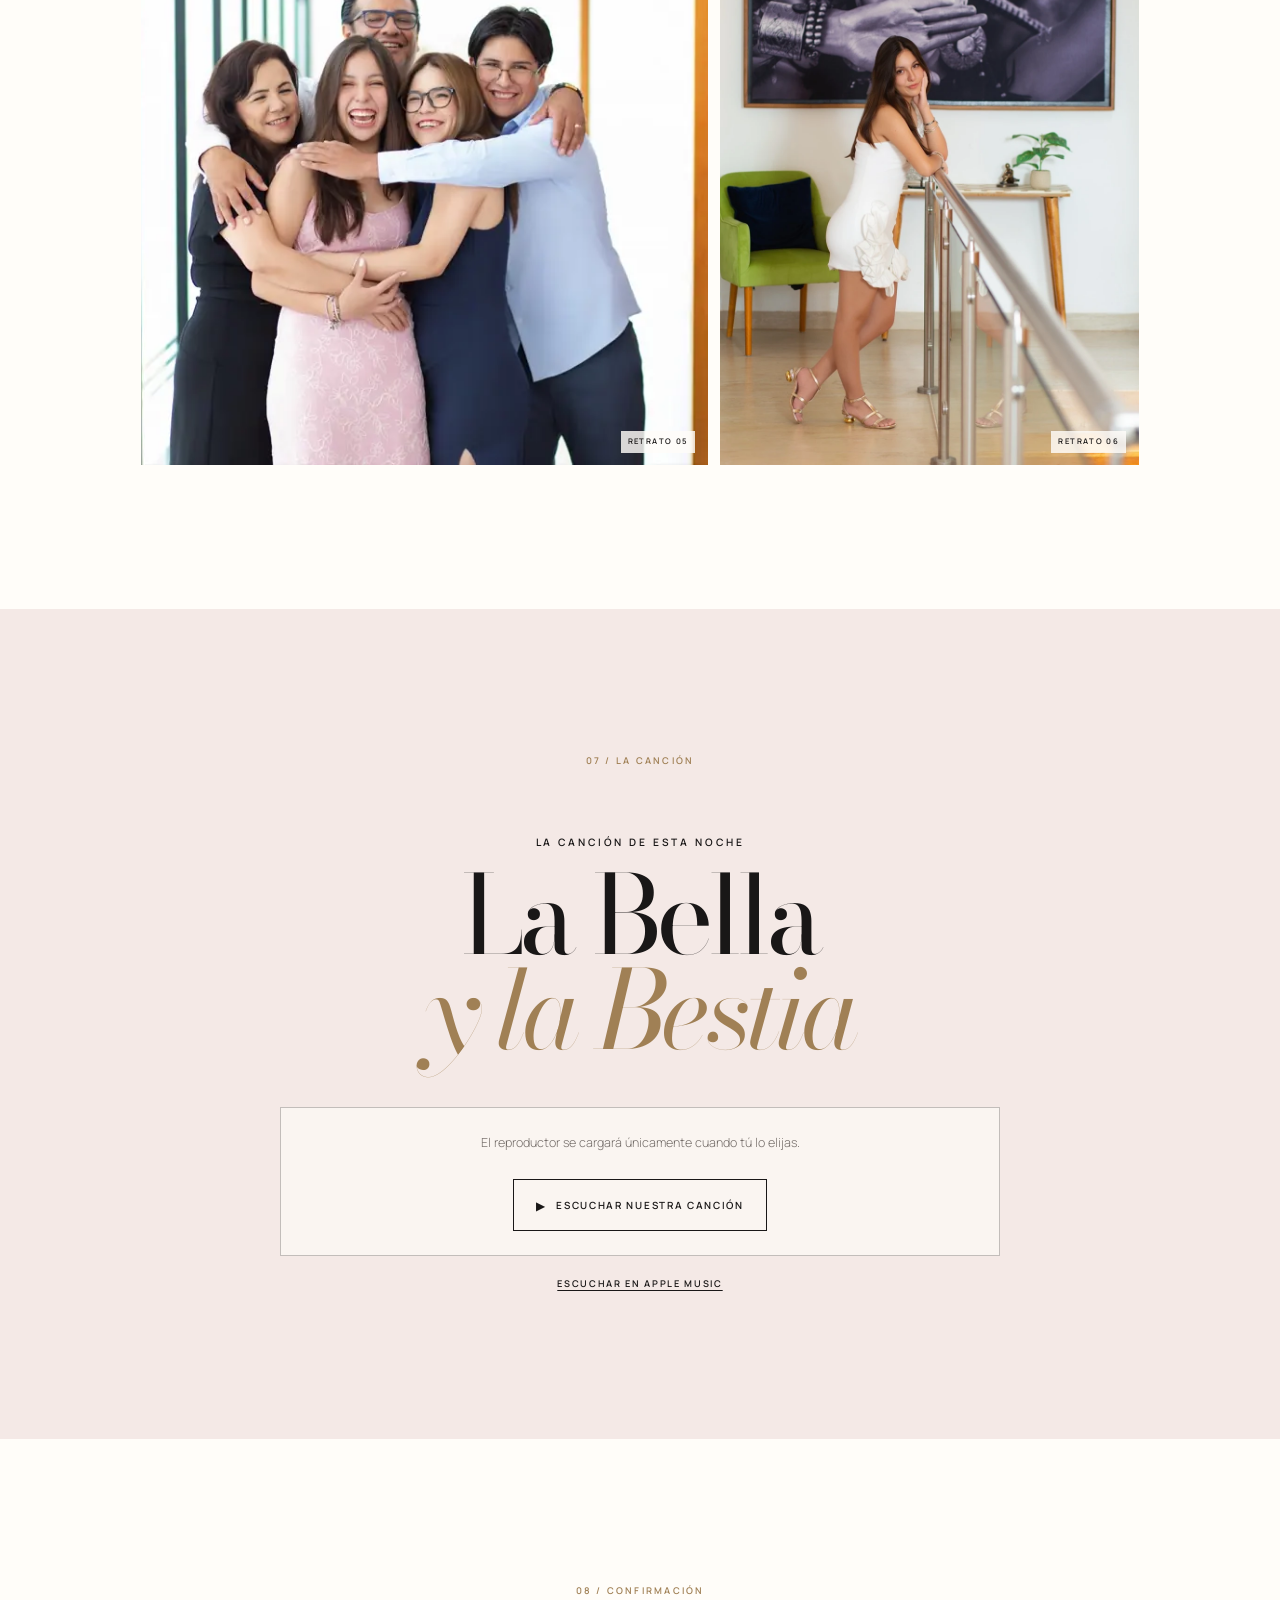
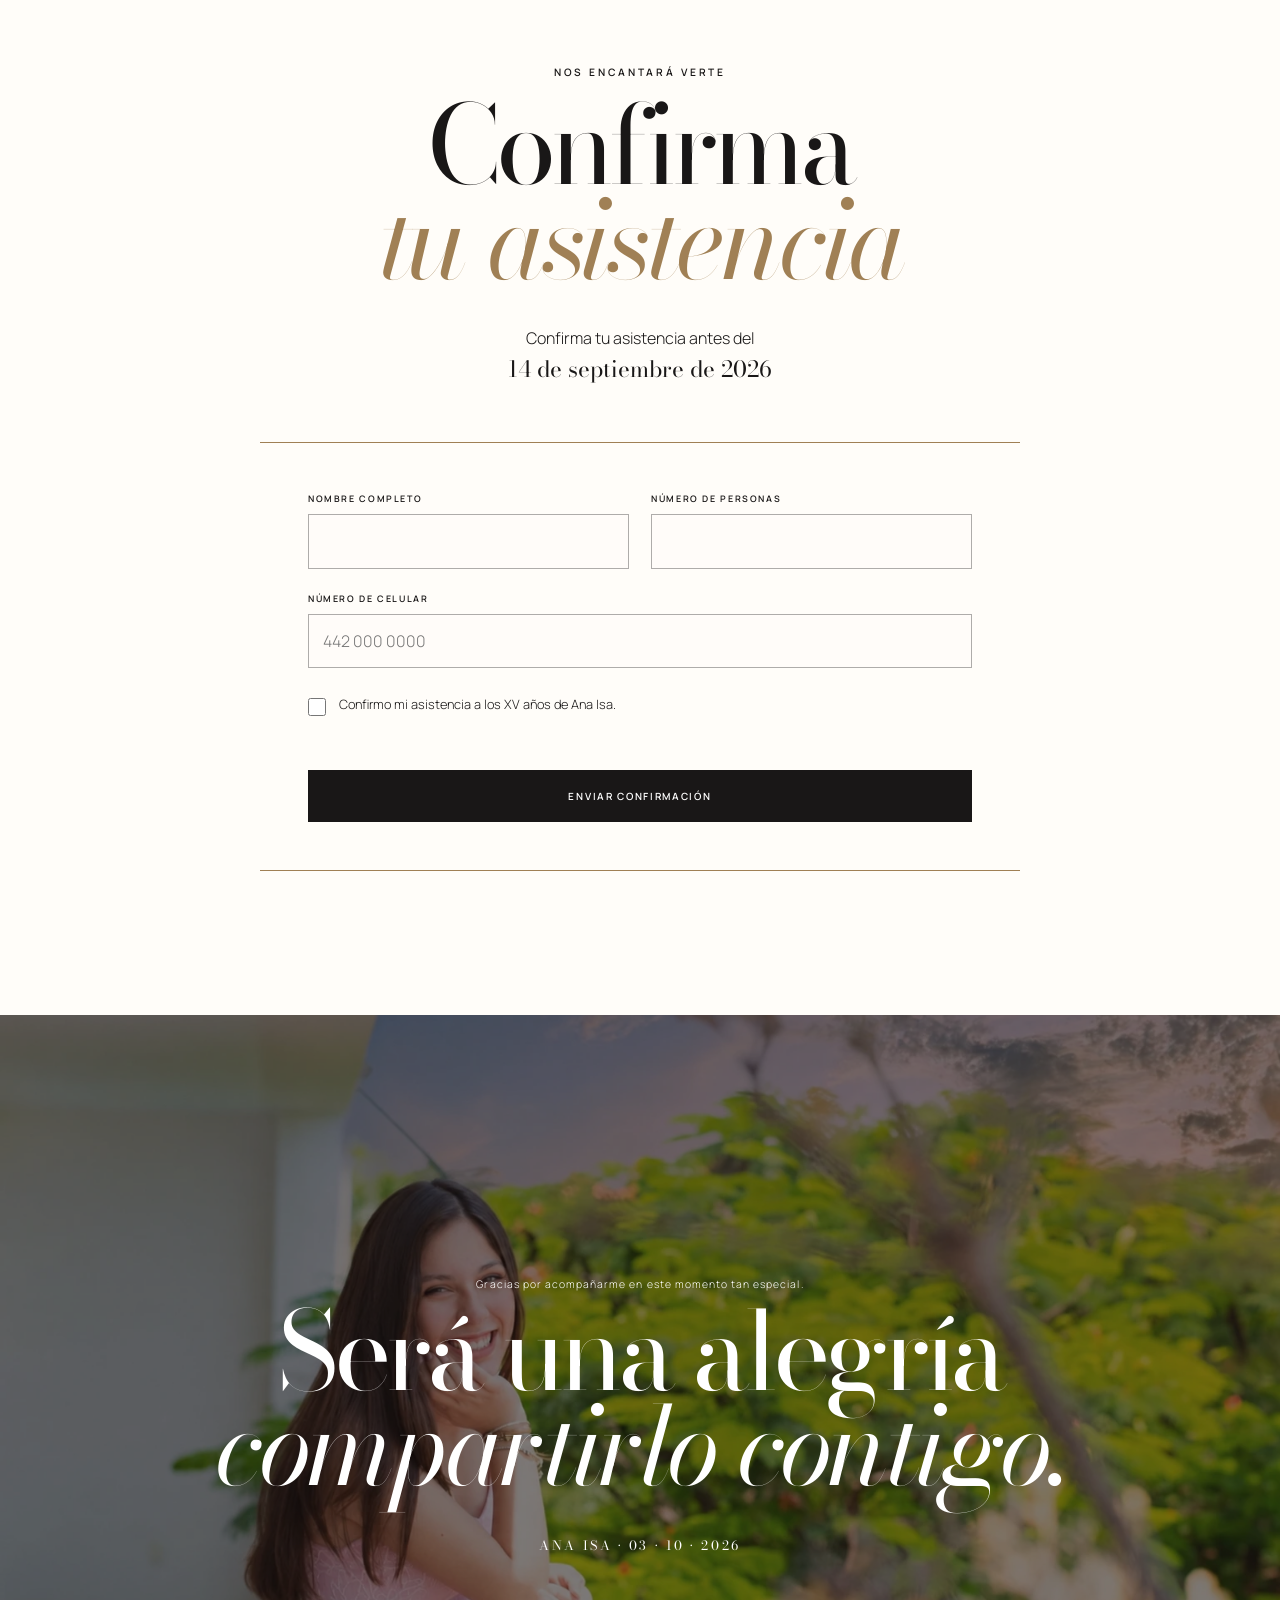
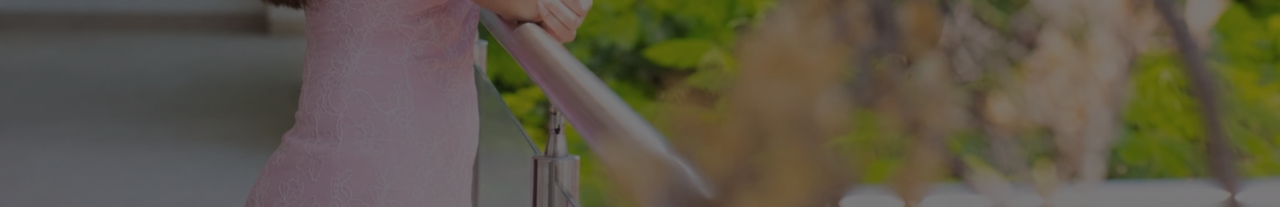
==== commit b1aa273b: "Refresh gallery styles cache key" ====
--- a/AnaIsa/index.html
+++ b/AnaIsa/index.html
@@ -22,7 +22,7 @@
   <link rel="preload" as="style" href="https://fonts.googleapis.com/css2?family=Bodoni+Moda:ital,opsz,wght@0,6..96,400;1,6..96,400&family=Manrope:wght@300;600&display=swap" onload="this.onload=null;this.rel='stylesheet'">
   <noscript><link rel="stylesheet" href="https://fonts.googleapis.com/css2?family=Bodoni+Moda:ital,opsz,wght@0,6..96,400;1,6..96,400&family=Manrope:wght@300;600&display=swap"></noscript>
   <link rel="preload" as="image" href="assets/images/ana-isabela-7380-900.webp" imagesrcset="assets/images/ana-isabela-7380-900.webp 900w, assets/images/ana-isabela-7380-1800.webp 1800w" imagesizes="100vw" type="image/webp">
-  <link rel="stylesheet" href="styles.css?v=20260720-mobile">
+  <link rel="stylesheet" href="styles.css?v=20260727-gallery06">
   <script type="application/ld+json">
   {"@context":"https://schema.org","@type":"Event","name":"XV años de Ana Isabela","startDate":"2026-10-03T17:00:00-06:00","endDate":"2026-10-03T23:59:00-06:00","eventStatus":"https://schema.org/EventScheduled","eventAttendanceMode":"https://schema.org/OfflineEventAttendanceMode","location":[{"@type":"Place","name":"Parroquia de Nuestra Señora del Perpetuo Socorro","address":"Puente de Alvarado esquina con Tabaqueros y Seminario, colonia Carretas, Querétaro"},{"@type":"Place","name":"Salón de eventos Villa Conín · Solar de Conín","address":"Carretera Querétaro – México, Km 204.5, San Isidro Miranda, Querétaro"}],"image":"https://juancarlosnieves.mx/AnaIsa/assets/images/ana-isabela-7380-1800.jpg","description":"Celebración de los XV años de Ana Isabela Nieves Enciso."}
   </script>
--- a/AnaIsa/styles.css
+++ b/AnaIsa/styles.css
@@ -41,13 +41,13 @@
 .photo-spread{position:relative;min-height:76svh;overflow:hidden;background:#222;color:#fff}.photo-spread picture{position:absolute;inset:0}.photo-spread img{height:100%;object-fit:cover;object-position:62% center}.photo-spread::after{content:"";position:absolute;inset:0;background:linear-gradient(90deg,rgba(20,18,17,.6),transparent 68%)}.photo-spread p{position:absolute;z-index:1;left:6vw;bottom:8vh;margin:0;font:400 clamp(2.8rem,12vw,7rem)/.82 var(--serif);letter-spacing:-.05em}.photo-spread span{position:absolute;z-index:1;right:3vw;top:4vh;font-size:.52rem;letter-spacing:.24em;text-transform:uppercase;writing-mode:vertical-rl}
 .events{text-align:center}.events h2 em{color:var(--gold)}.events__grid{display:grid;gap:2rem;max-width:1100px;margin:4rem auto 0;text-align:left}.event-card{position:relative;padding:4.5rem 1.5rem 3rem;border-top:1px solid var(--gold);background:var(--ivory)}.event-card__number{position:absolute;top:.7rem;right:1rem;color:var(--gold);font:400 3rem var(--serif)}.event-card h3{margin:1.4rem 0;font:400 clamp(2rem,8vw,3.3rem)/.96 var(--serif)}.event-card h3 em{color:var(--gold)}.event-card__place{font-size:.65rem;letter-spacing:.13em;text-transform:uppercase}.event-card__time{margin:2rem 0;font:400 4rem/1 var(--serif)}.event-card__time small{font-size:1rem}.event-card__address{font-size:.82rem;line-height:1.65;letter-spacing:.06em}.event-card>p:not(.eyebrow,.event-card__time,.event-card__place){max-width:490px}
 .section--ink{background:var(--ink);color:#f7f2ec}.notes__grid{display:grid;gap:5rem;max-width:1000px;margin:auto}.notes article{max-width:520px}.notes h2{color:#fff}.notes h2 em{color:#d2ad88}.notes__accent{color:#e2bfc0;font:italic 1.3rem/1.4 var(--serif)}
-.gallery{padding-inline:0;text-align:center}.gallery>.section-number,.gallery>.eyebrow,.gallery>h2{padding-inline:1.25rem}.gallery h2 em{color:var(--gold)}.gallery__grid{display:grid;gap:.7rem;margin-top:4rem;text-align:left}.gallery figure{position:relative;min-height:52vh;margin:0;overflow:hidden;background:#ded3cd}.gallery picture{display:block;height:100%}.gallery img{height:100%;object-fit:cover}.gallery figcaption{position:absolute;right:.8rem;bottom:.8rem;padding:.25rem .45rem;background:rgba(255,253,249,.82);font-size:.48rem;font-weight:600;letter-spacing:.18em;text-transform:uppercase}.gallery__lead img{object-position:center 31%}.gallery__wide img{object-position:center}.gallery__small img{object-position:center}.gallery__six{min-height:0!important;background:var(--blush)}.gallery__six picture{height:auto}.gallery__six img{display:block;width:100%;height:auto;object-fit:contain}
+.gallery{padding-inline:0;text-align:center}.gallery>.section-number,.gallery>.eyebrow,.gallery>h2{padding-inline:1.25rem}.gallery h2 em{color:var(--gold)}.gallery__grid{display:grid;gap:.7rem;margin-top:4rem;text-align:left}.gallery figure{position:relative;min-height:52vh;margin:0;overflow:hidden;background:#ded3cd}.gallery picture{display:block;height:100%}.gallery img{height:100%;object-fit:cover}.gallery figcaption{position:absolute;right:.8rem;bottom:.8rem;padding:.25rem .45rem;background:rgba(255,253,249,.82);font-size:.48rem;font-weight:600;letter-spacing:.18em;text-transform:uppercase}.gallery__lead img{object-position:center 31%}.gallery__wide img{object-position:center}.gallery__small img{object-position:center}.gallery__six{min-height:72vh!important}.gallery__six img{object-position:center 28%}
 .music{text-align:center}.music h2 em{color:var(--gold)}.music__player{max-width:720px;margin:3rem auto 0;padding:1.5rem;border:1px solid rgba(25,23,23,.25);background:rgba(255,253,249,.62)}.music__player p{margin:0;color:var(--muted);font-size:.78rem}.music__player iframe{display:block;width:100%;height:175px;border:0;border-radius:0;background:#fff}.button--play span{font-size:.7rem}.music__fallback{display:inline-block;margin-top:1.25rem;color:var(--ink);font-size:.58rem;font-weight:600;letter-spacing:.18em;text-transform:uppercase;text-underline-offset:.35em}
 .rsvp{text-align:center}.rsvp h2 em{color:var(--gold)}.rsvp__deadline{max-width:620px;margin:2rem auto}.rsvp__deadline strong{font:400 1.4rem var(--serif)}.guest-message{max-width:560px;margin:0 auto 2.5rem;padding:1.8rem;border-top:1px solid var(--gold);border-bottom:1px solid var(--gold)}.guest-message p{margin:0;font-size:.55rem;font-weight:600;letter-spacing:.2em;text-transform:uppercase}.guest-message strong{display:block;font:400 2.2rem var(--serif)}.guest-message span{font-size:.72rem;letter-spacing:.08em}
 .rsvp-form{max-width:760px;margin:3.5rem auto 0;padding:2rem 1.25rem;border-top:1px solid var(--gold);border-bottom:1px solid var(--gold);text-align:left}.rsvp-form__grid{display:grid;gap:1.4rem}.rsvp-field{display:grid;gap:.45rem}.rsvp-field span{font-size:.56rem;font-weight:600;letter-spacing:.18em;text-transform:uppercase}.rsvp-field input{width:100%;min-height:3.4rem;padding:.75rem .85rem;border:1px solid rgba(25,23,23,.35);border-radius:0;background:rgba(255,253,249,.7);color:var(--ink);font:300 1rem var(--sans)}.rsvp-field input:focus{border-color:var(--gold);outline:2px solid rgba(160,128,85,.18);outline-offset:2px}.rsvp-check{display:flex;gap:.8rem;align-items:flex-start;margin:1.7rem 0 0;font-size:.8rem;line-height:1.5}.rsvp-check input{width:1.15rem;height:1.15rem;margin:.15rem 0 0;accent-color:var(--gold)}.rsvp-honeypot{position:absolute;left:-10000px;width:1px;height:1px;overflow:hidden}.rsvp-form__status{min-height:1.7rem;margin:1rem 0 0;color:#8b2d2d;font-size:.76rem}.rsvp-form .button{width:100%;margin-top:.7rem}.rsvp-form.is-sending{opacity:.68;pointer-events:none}.rsvp-success{max-width:680px;margin:3.5rem auto 0;padding:2.4rem 1.25rem;border-top:1px solid var(--gold);border-bottom:1px solid var(--gold)}.rsvp-success h3{margin:.5rem 0 1rem;font:400 clamp(2rem,8vw,3.3rem)/1 var(--serif)}.rsvp-success p:not(.eyebrow){max-width:520px;margin:0 auto}
 .closing{position:relative;display:grid;place-items:center;min-height:88svh;overflow:hidden;color:#fff;text-align:center}.closing__media,.closing__shade{position:absolute;inset:0}.closing__media img{height:100%;object-fit:cover;object-position:43% center}.closing__shade{background:rgba(18,16,15,.54)}.closing__content{position:relative;padding:2rem}.closing__content>p{font-size:.65rem;letter-spacing:.1em}.closing h2{color:#fff}.closing span{font:400 .8rem var(--serif);letter-spacing:.2em;text-transform:uppercase}
 .reveal{opacity:1;transform:none}.reveal-ready .reveal:not(.is-visible){opacity:0;transform:translateY(18px);transition:opacity .55s ease,transform .55s ease}.reveal.is-visible{opacity:1;transform:none}
-@media (min-width:760px){.section{padding:9rem 7vw}.countdown__grid{grid-template-columns:repeat(4,1fr)}.family__grid,.events__grid,.notes__grid{grid-template-columns:repeat(2,1fr)}.event-card{padding:5rem 3rem 4rem}.event-card--offset{margin-top:6rem}.gallery__grid{grid-template-columns:1.1fr .9fr;padding:0 4vw;gap:1vw}.gallery__lead{grid-row:span 2}.gallery__wide{min-height:52vh!important}.gallery__small{min-height:38vh!important}.gallery__small--lower{margin-top:4vw!important}.gallery__six{grid-column:1/-1;padding:4vw 16vw}.rsvp-form{padding:3rem}.rsvp-form__grid{grid-template-columns:1fr 1fr}.rsvp-field--wide{grid-column:1/-1}.opening__media img,.hero__media img{object-position:center 45%}.opening__content,.hero__content{left:7vw}.opening h1 em,.hero h2 em{margin-left:7vw}}
+@media (min-width:760px){.section{padding:9rem 7vw}.countdown__grid{grid-template-columns:repeat(4,1fr)}.family__grid,.events__grid,.notes__grid{grid-template-columns:repeat(2,1fr)}.event-card{padding:5rem 3rem 4rem}.event-card--offset{margin-top:6rem}.gallery__grid{grid-template-columns:1.1fr .9fr;padding:0 4vw;gap:1vw}.gallery__lead{grid-row:span 2}.gallery__wide{min-height:52vh!important}.gallery__small{min-height:38vh!important}.gallery__small--lower{margin-top:4vw!important}.gallery__six{grid-column:2;grid-row:3;min-height:64vh!important}.rsvp-form{padding:3rem}.rsvp-form__grid{grid-template-columns:1fr 1fr}.rsvp-field--wide{grid-column:1/-1}.opening__media img,.hero__media img{object-position:center 45%}.opening__content,.hero__content{left:7vw}.opening h1 em,.hero h2 em{margin-left:7vw}}
 @media (min-width:1100px){.gallery__grid{grid-template-columns:1.15fr .85fr}.gallery__lead{min-height:105vh!important}.gallery__wide{min-height:60vh!important}}
 @media (max-width:430px){.opening__content{bottom:10vh}.opening h1{font-size:clamp(4rem,20vw,5.4rem)}.hero h2{font-size:clamp(4.1rem,21vw,5.7rem)}.section{padding-top:5.5rem;padding-bottom:5.5rem}.section-number{margin-bottom:3rem}.button{width:100%;max-width:22rem;padding-inline:.8rem}.countdown__grid strong{font-size:2.8rem}.music__player iframe{height:175px}}
 @media (prefers-reduced-motion:reduce){html{scroll-behavior:auto}*,*::before,*::after{animation:none!important;transition:none!important}.reveal{opacity:1;transform:none}}
